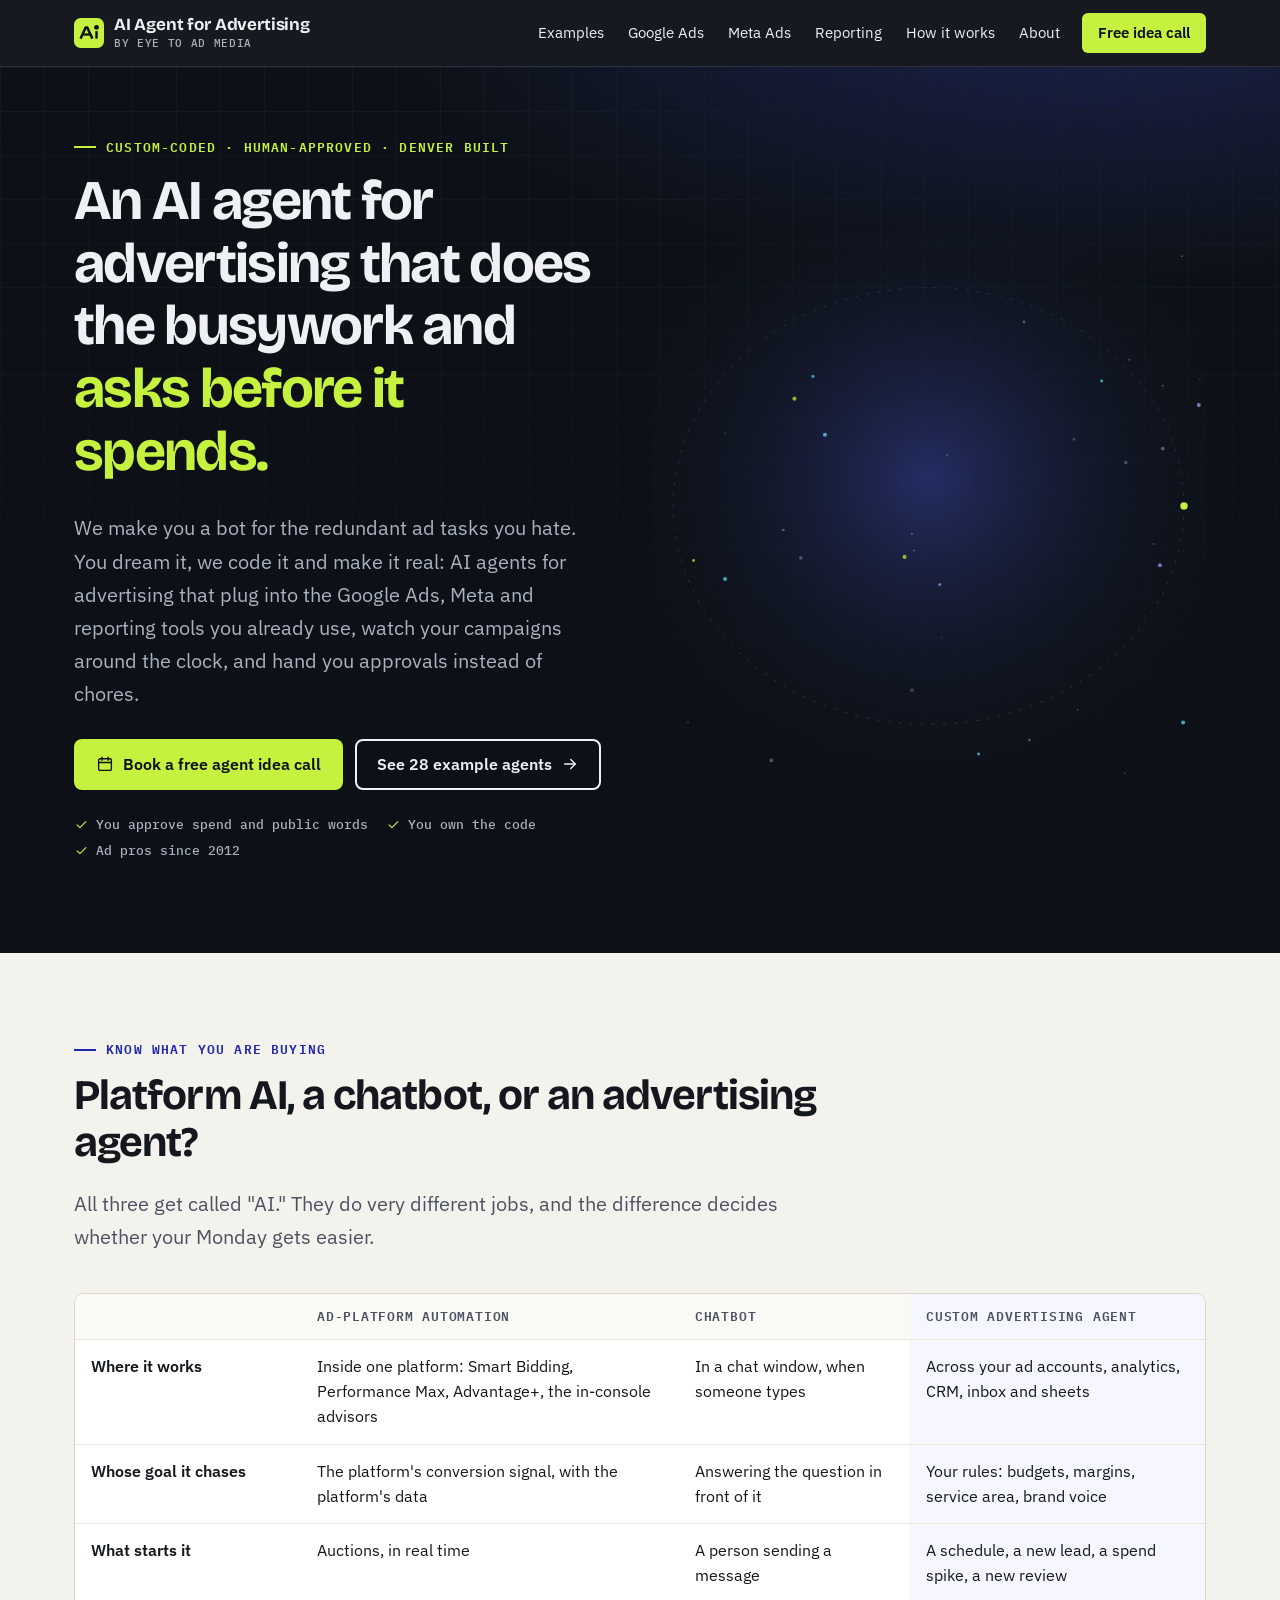
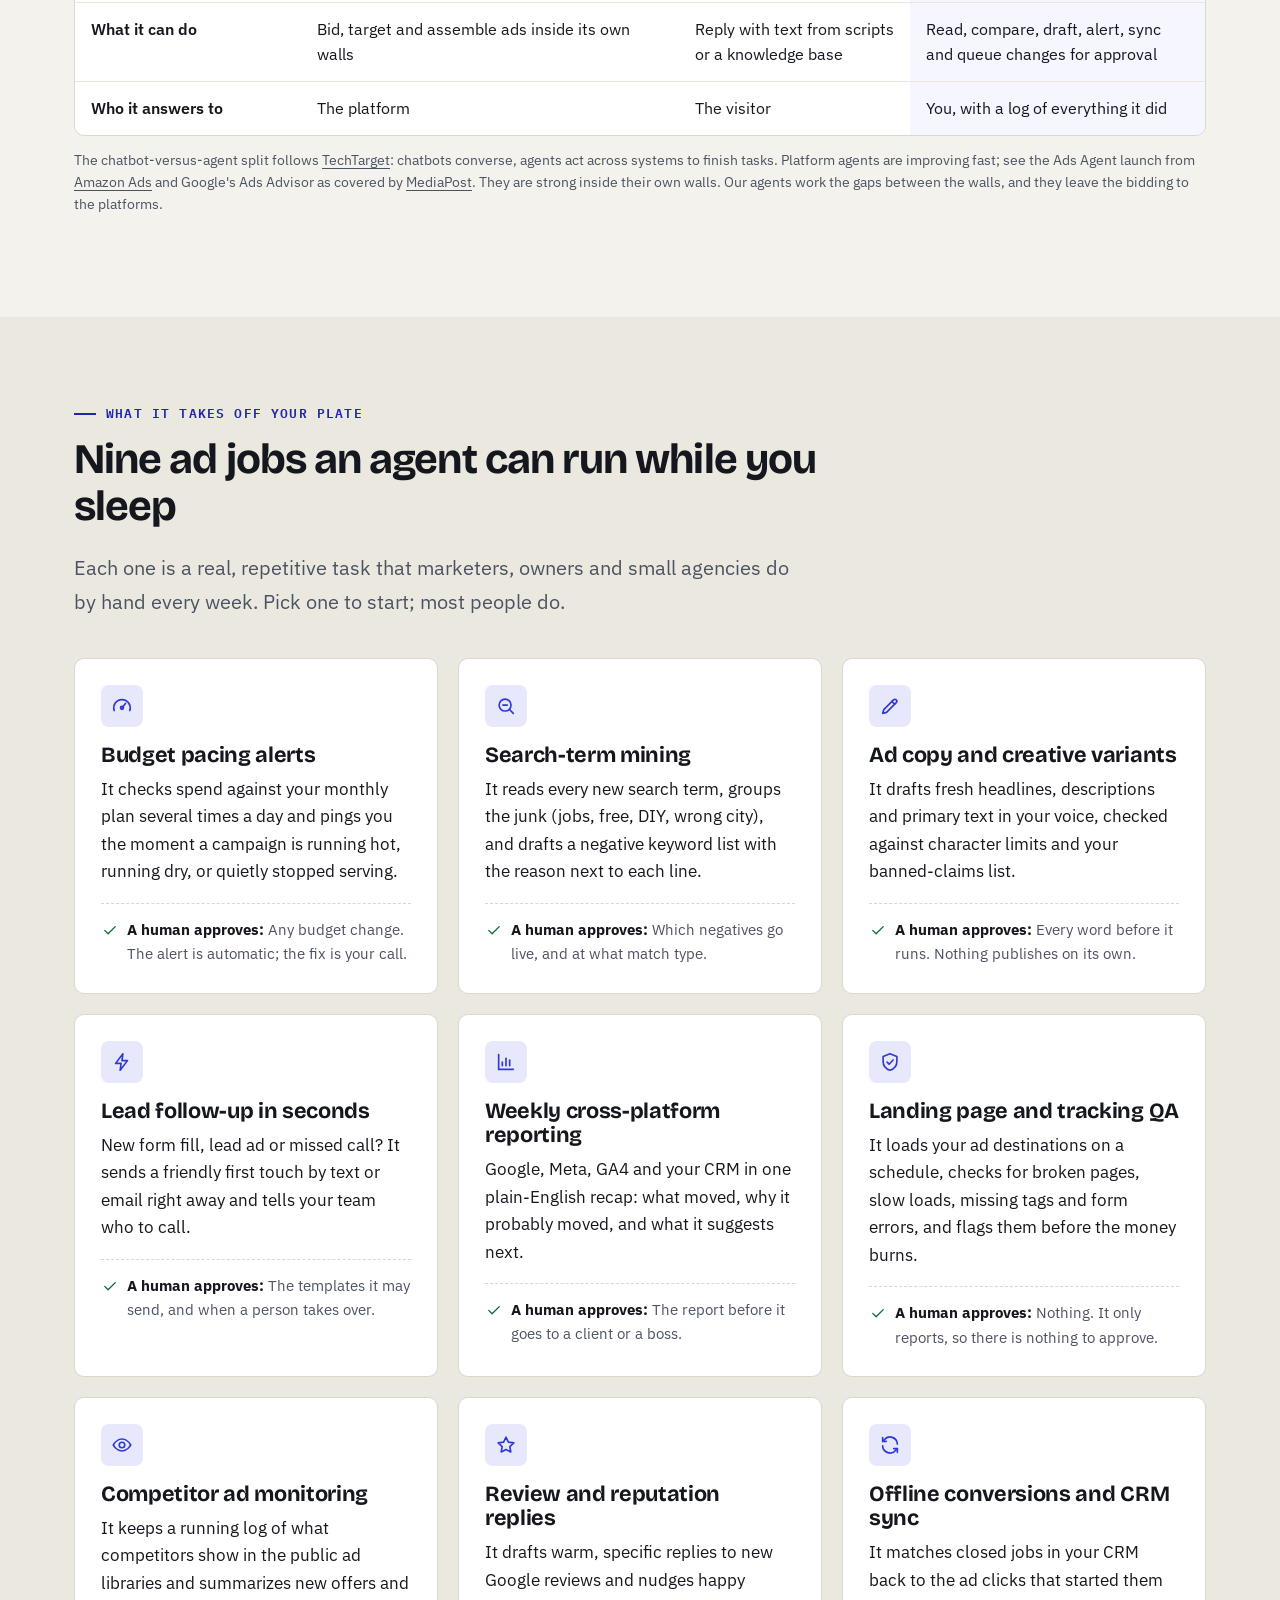
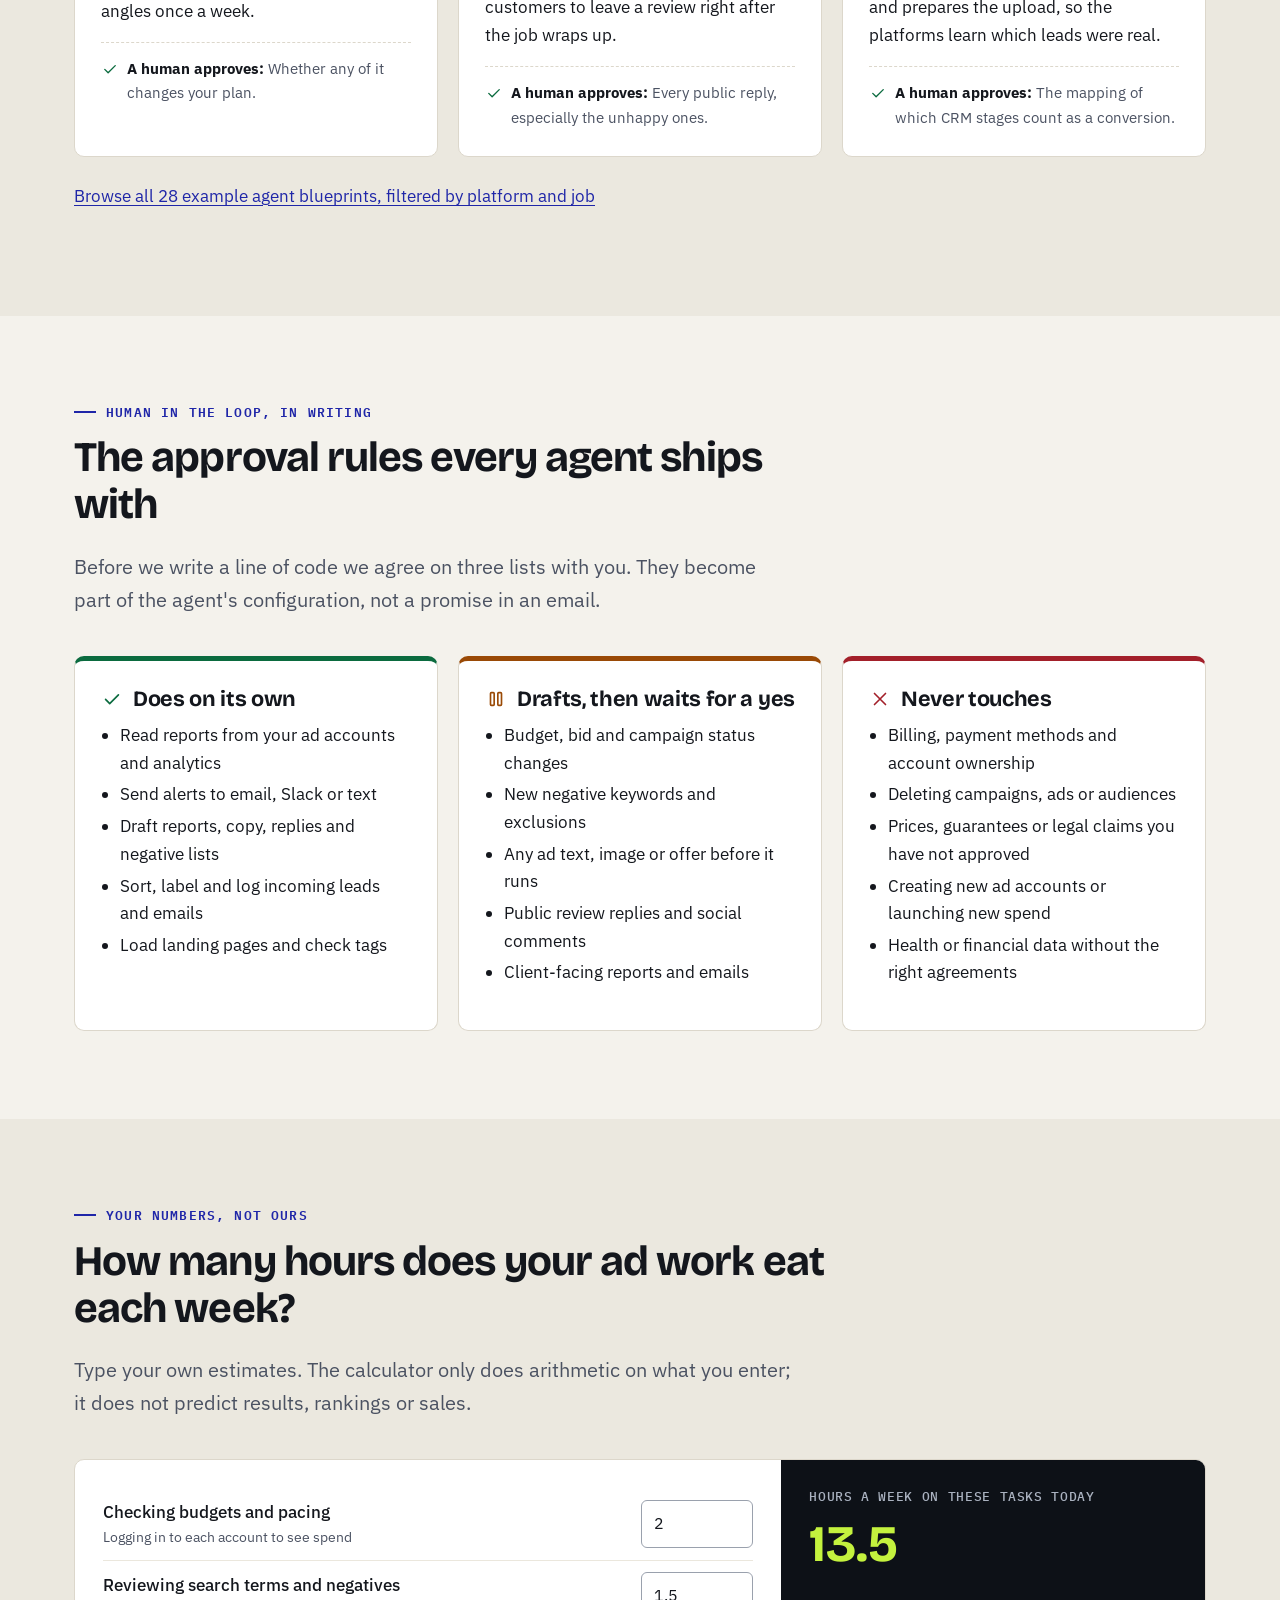
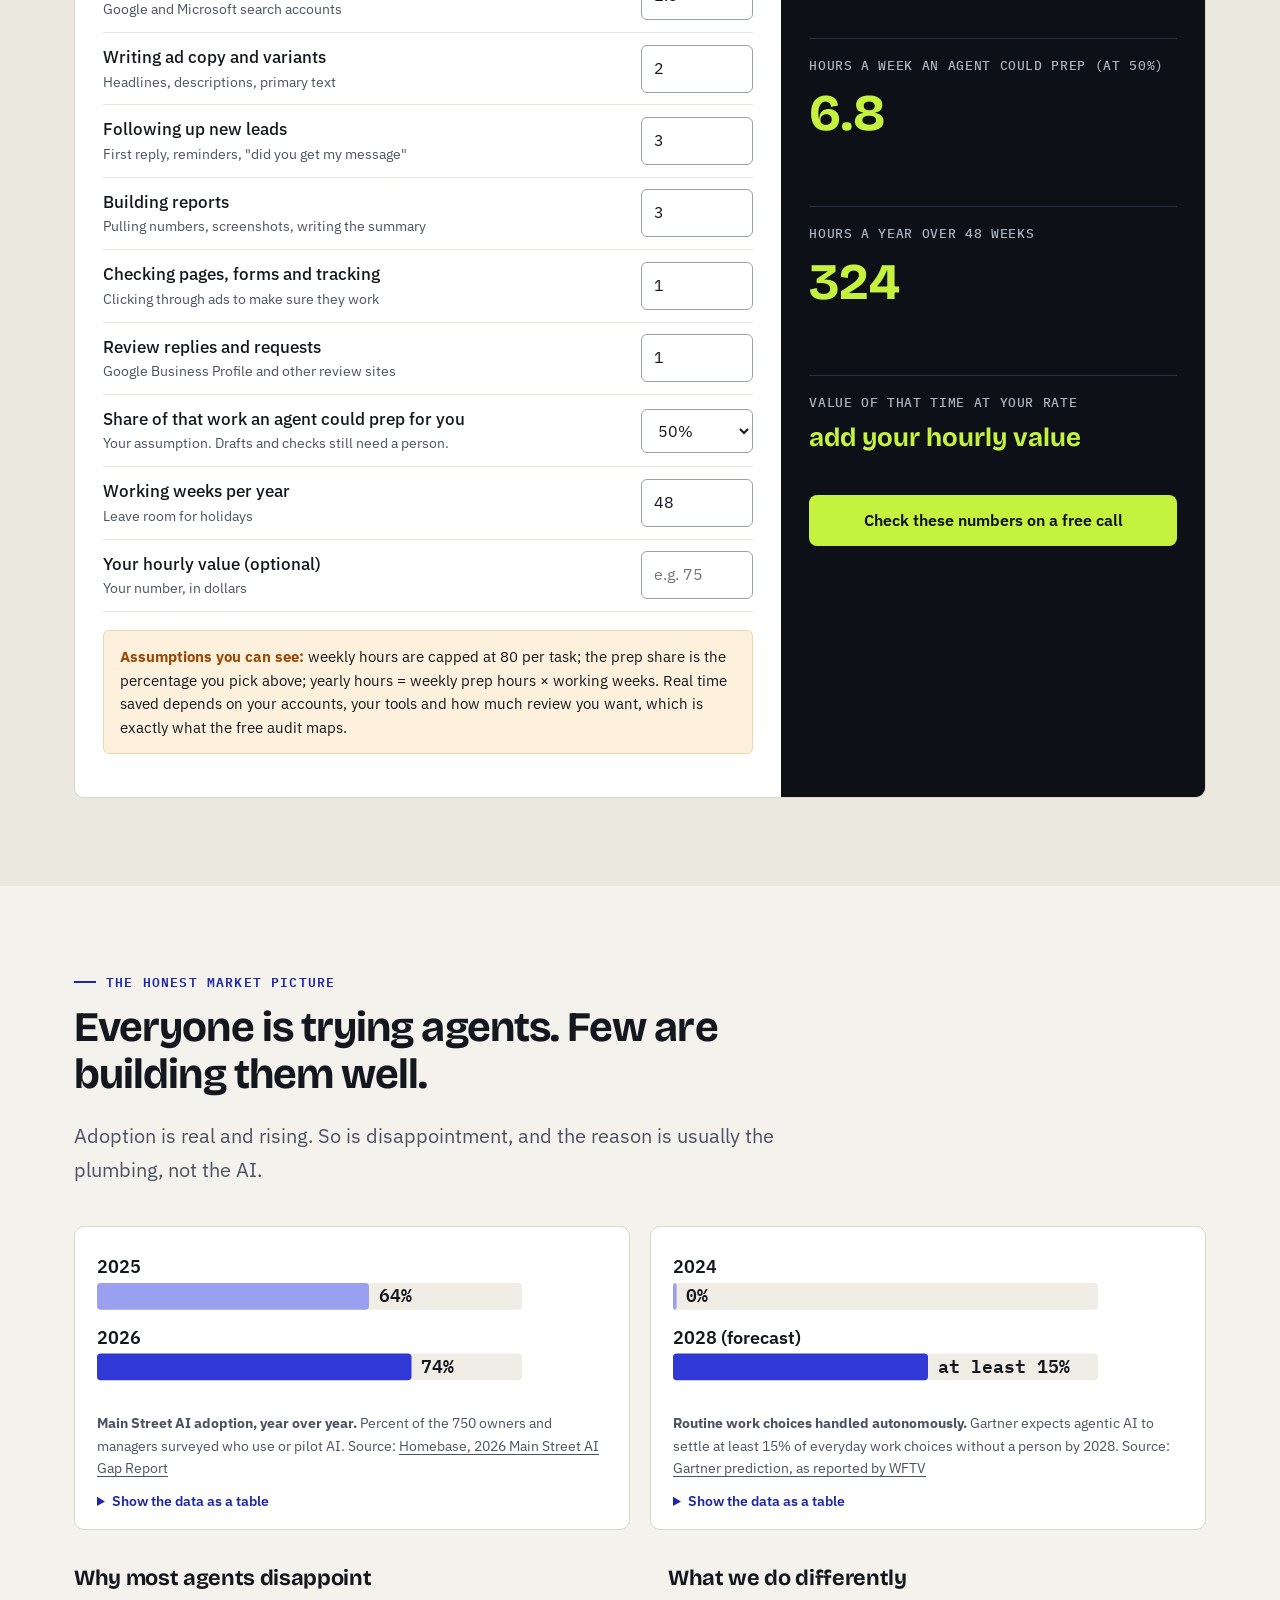
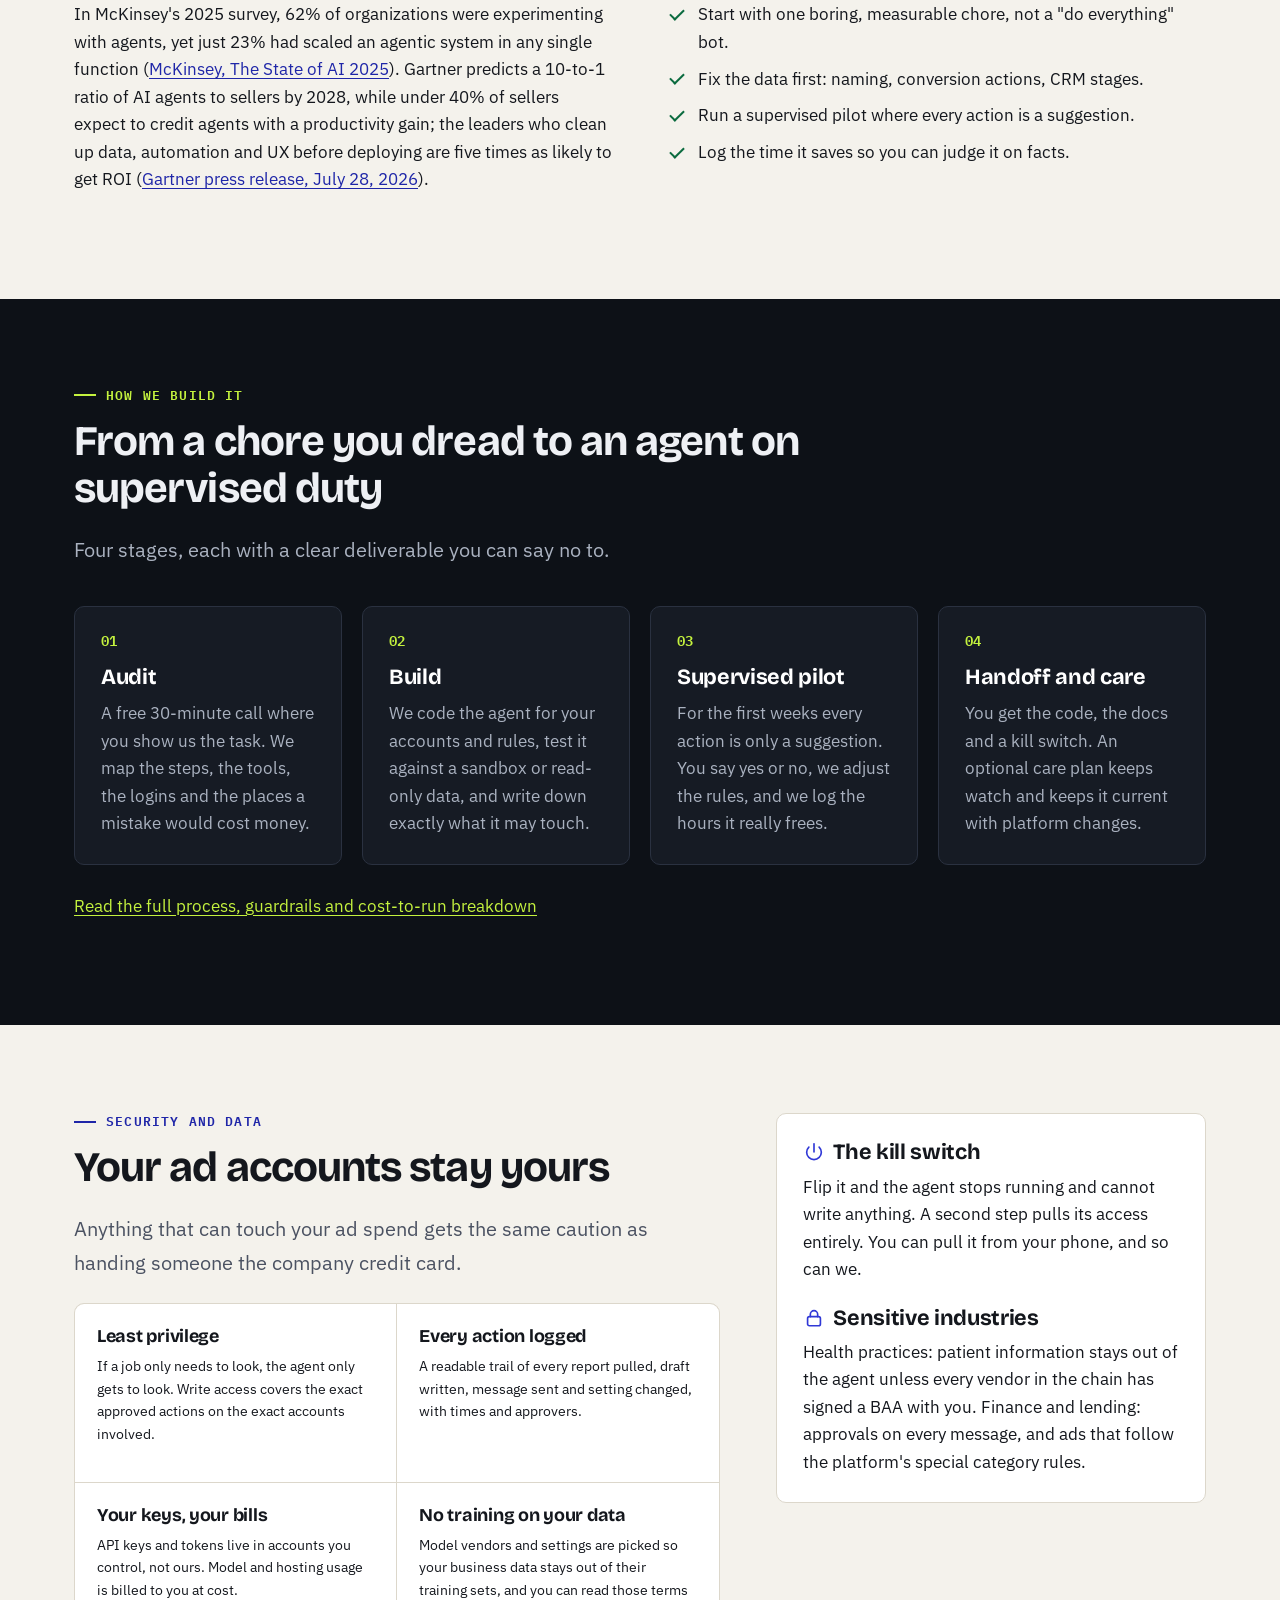
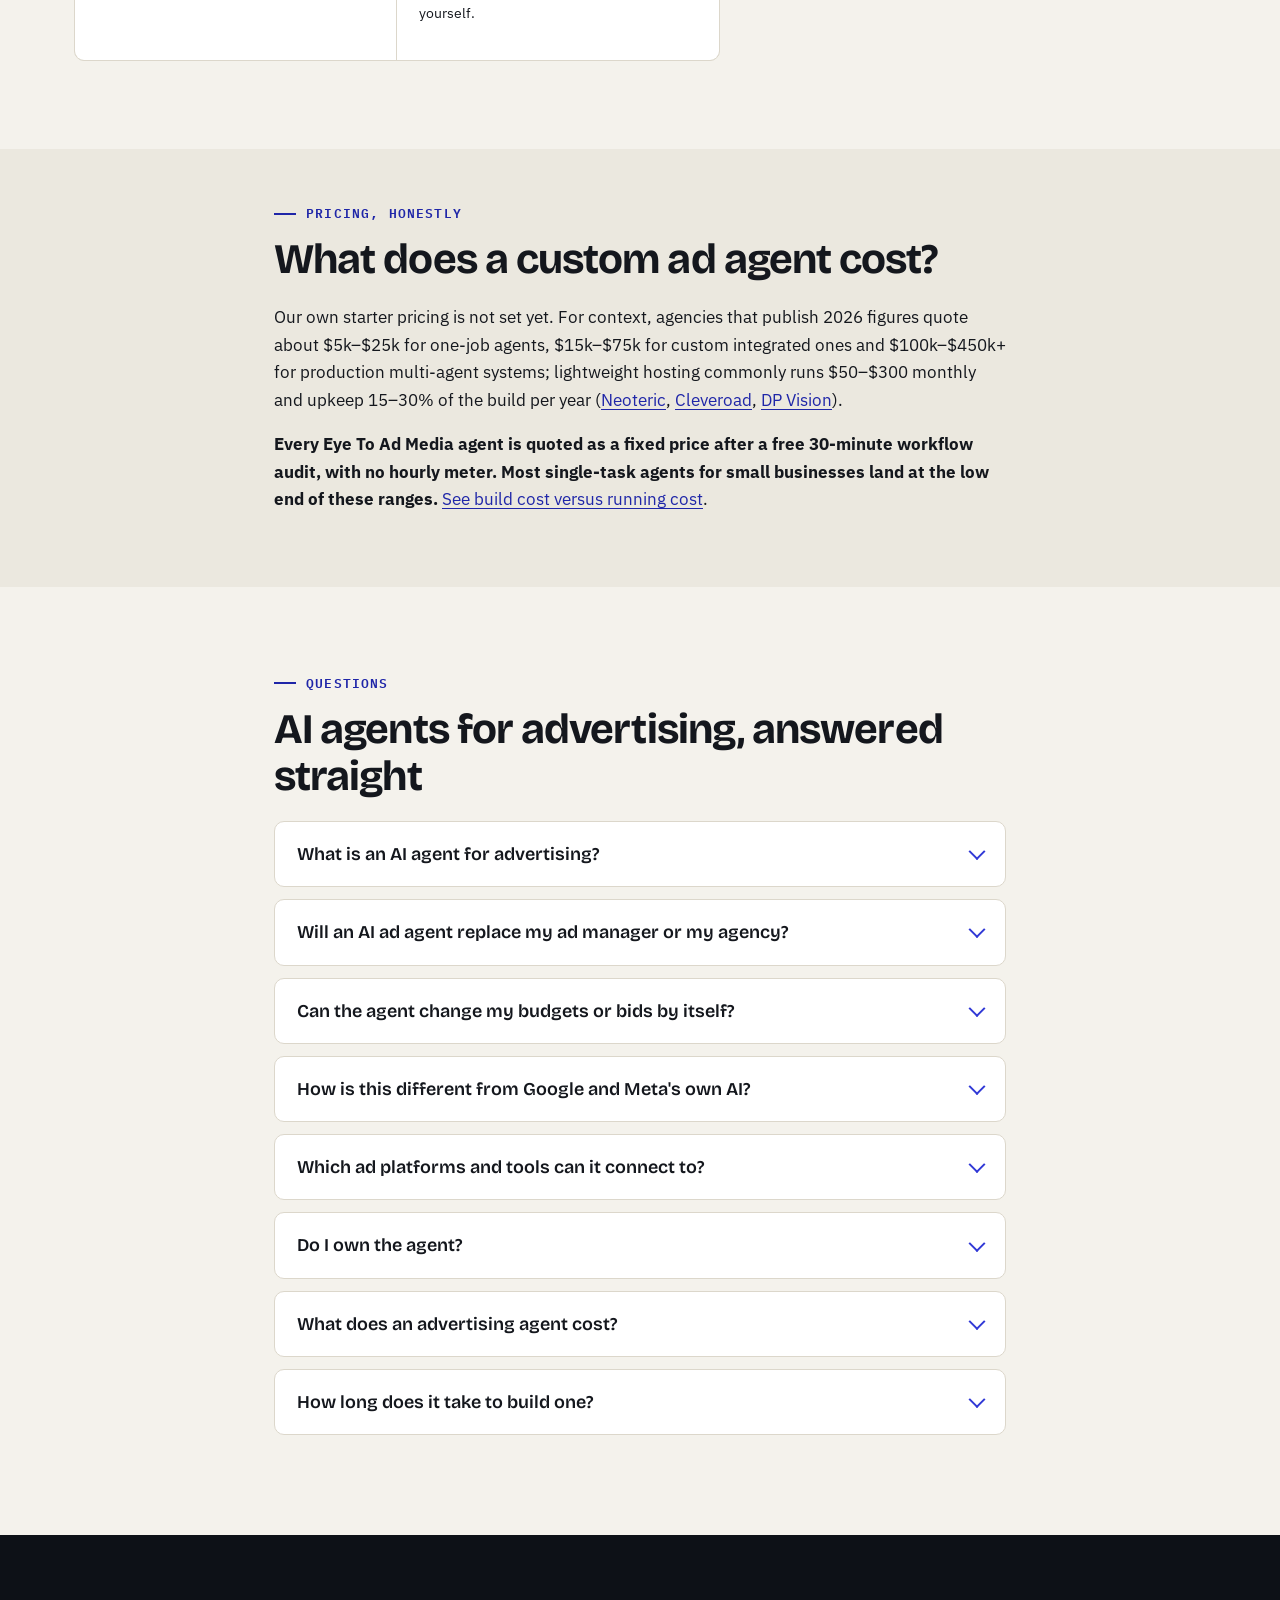
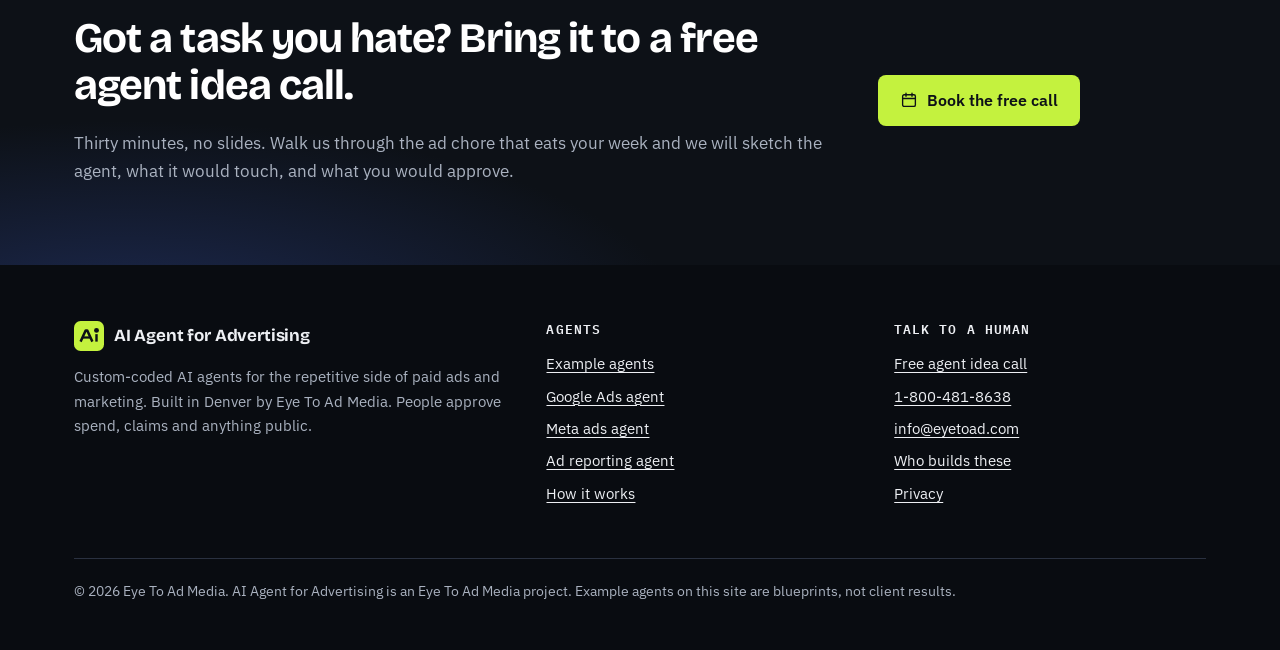
==== index.html @ 24d2cf55 "Launch aiagentforadvertising.com static site Home (AI agent for advertising) with animated agent-bot" ====
<!doctype html>
<html lang="en">
<head>
<meta charset="utf-8">
<meta name="viewport" content="width=device-width,initial-scale=1">
<title>AI Agent for Advertising | Custom Ad Agents You Approve</title>
<meta name="description" content="A custom AI agent for advertising that watches Google and Meta campaigns, drafts the fixes and reports, and waits for your OK on spend. Free idea call.">
<link rel="canonical" href="https://aiagentforadvertising.com/">
<meta name="robots" content="index,follow,max-image-preview:large">
<meta name="theme-color" content="#0d1117">
<link rel="icon" href="/favicon.svg" type="image/svg+xml">
<link rel="apple-touch-icon" href="/apple-touch-icon.png">
<meta property="og:type" content="website">
<meta property="og:site_name" content="AI Agent for Advertising">
<meta property="og:title" content="AI Agent for Advertising | Custom Ad Agents You Approve">
<meta property="og:description" content="A custom AI agent for advertising that watches Google and Meta campaigns, drafts the fixes and reports, and waits for your OK on spend. Free idea call.">
<meta property="og:url" content="https://aiagentforadvertising.com/">
<meta property="og:image" content="https://aiagentforadvertising.com/og.png">
<meta property="og:image:width" content="1200">
<meta property="og:image:height" content="630">
<meta property="og:image:alt" content="AI Agent for Advertising: an agent watching ad campaigns, with a human approval step">
<meta name="twitter:card" content="summary_large_image">
<meta name="twitter:title" content="AI Agent for Advertising | Custom Ad Agents You Approve">
<meta name="twitter:description" content="A custom AI agent for advertising that watches Google and Meta campaigns, drafts the fixes and reports, and waits for your OK on spend. Free idea call.">
<meta name="twitter:image" content="https://aiagentforadvertising.com/og.png">
<link rel="preconnect" href="https://fonts.googleapis.com">
<link rel="preconnect" href="https://fonts.gstatic.com" crossorigin>
<link rel="stylesheet" href="https://fonts.googleapis.com/css2?family=Bricolage+Grotesque:opsz,wght@12..96,700&family=IBM+Plex+Mono:wght@500;600&family=IBM+Plex+Sans:wght@400;500;600&display=swap">
<link rel="stylesheet" href="/assets/site.css">
<style>
.scene{position:relative;max-width:600px;margin:0 auto;width:100%}
.scene-svg{display:block;width:100%;height:auto;overflow:visible}
.scene-m{display:none}
.scene .px{transition:transform .6s cubic-bezier(.2,.7,.2,1)}
.stn .fly{animation:s-fly 24.0s cubic-bezier(.25,.8,.3,1) var(--d) infinite both}
.stn .work{animation:s-work 24.0s ease var(--d) infinite both}
.stn .cover{transform:scaleX(0);transform-box:fill-box;transform-origin:right center;animation:s-type 24.0s var(--d) infinite both}
.stn .caret{opacity:0;animation:s-caret 24.0s var(--d) infinite both}
.stn .tick{transform-box:fill-box;transform-origin:center;animation:s-tick 24.0s var(--d) infinite both}
@keyframes s-fly{
 0%{transform:translate(var(--fx),-240px) scale(.5);opacity:0}
 2%{opacity:1}
 5.5%{transform:translate(0,0) scale(1);opacity:1}
 90%{transform:translate(0,0) scale(1);opacity:1}
 96%,100%{transform:translate(calc(var(--fx) * -.35),-260px) scale(.6);opacity:0}
}
@keyframes s-work{0%,5%{opacity:0}7%,89%{opacity:1}93%,100%{opacity:0}}
@keyframes s-type{0%,6.5%{transform:scaleX(1);animation-timing-function:steps(18,end)}13%,100%{transform:scaleX(0)}}
@keyframes s-caret{0%,6.5%{transform:translateX(0);opacity:1;animation-timing-function:steps(18,end)}13%{transform:translateX(var(--tw));opacity:1}15%,100%{transform:translateX(var(--tw));opacity:0}}
@keyframes s-tick{0%,13%{transform:scale(0)}15%{transform:scale(1.35)}17%,100%{transform:scale(1)}}
.bob{animation:s-bob 3.4s ease-in-out infinite alternate}
.stn:nth-child(even) .bob{animation-duration:4.1s;animation-delay:-1.2s}
@keyframes s-bob{from{transform:translateY(-3px)}to{transform:translateY(4px)}}
.flame{transform-box:fill-box;transform-origin:top center;animation:s-flame .32s ease-in-out infinite alternate}
@keyframes s-flame{from{transform:scaleY(.65);opacity:.6}to{transform:scaleY(1.1);opacity:.95}}
.glow{animation:s-glow 2.8s ease-in-out infinite alternate}
@keyframes s-glow{from{opacity:.07}to{opacity:.22}}
.eyes{transform-box:fill-box;transform-origin:center;animation:s-blink 5s infinite}
@keyframes s-blink{0%,93%,100%{transform:scaleY(1)}96%{transform:scaleY(.15)}}
.orbit{animation:s-orbit 60s linear infinite}
@keyframes s-orbit{to{transform:rotate(360deg)}}
.mote{animation:s-mote 7s ease-in-out var(--d) infinite alternate}
@keyframes s-mote{from{transform:translateY(-8px);opacity:.2}to{transform:translateY(10px);opacity:.9}}
/* widget loops */
.w-paper{transform:translate(var(--tx),var(--ty));animation:s-paper 2.7s ease-in-out var(--d) infinite both}
@keyframes s-paper{0%{transform:translate(0,0);opacity:0}12%{opacity:1}70%{transform:translate(var(--tx),var(--ty));opacity:1}88%,100%{transform:translate(var(--tx),var(--ty));opacity:0}}
.w-env{transform-box:fill-box;transform-origin:left top;transform:translate(var(--tx),var(--ty)) scale(.6);animation:s-env 2.7s ease-in-out var(--d) infinite both}
@keyframes s-env{0%{transform:translate(0,0);opacity:0}12%{opacity:1}70%{transform:translate(var(--tx),var(--ty)) scale(.6);opacity:1}88%,100%{transform:translate(var(--tx),var(--ty)) scale(.6);opacity:0}}
.w-snap{transform-box:fill-box;transform-origin:center;animation:s-snap 3.2s cubic-bezier(.3,1.6,.5,1) var(--d) infinite both}
@keyframes s-snap{0%{transform:scale(.4);opacity:0}14%{transform:scale(1);opacity:1}85%{transform:scale(1);opacity:1}100%{transform:scale(1);opacity:0}}
.w-bubble{transform-box:fill-box;transform-origin:left bottom;animation:s-bub 3s ease var(--d,0s) infinite both}
@keyframes s-bub{0%{transform:scale(.3);opacity:0}15%,85%{transform:scale(1);opacity:1}100%{transform:scale(1);opacity:0}}
.w-dot{animation:s-dot 1s ease-in-out var(--d) infinite alternate}
@keyframes s-dot{from{opacity:.25}to{opacity:1}}
.w-pop{transform-box:fill-box;transform-origin:center;animation:s-pop 3s ease infinite both}
@keyframes s-pop{0%,40%{transform:scale(0)}50%{transform:scale(1.25)}56%,90%{transform:scale(1)}100%{transform:scale(0)}}
.w-needle{transform:rotate(38deg);animation:s-needle 3s cubic-bezier(.4,1.4,.5,1) infinite both}
@keyframes s-needle{0%{transform:rotate(-70deg)}38%,90%{transform:rotate(38deg)}100%{transform:rotate(-70deg)}}
.w-lift{animation:s-lift 3s ease infinite both}
@keyframes s-lift{0%,35%{transform:translateY(0)}48%,90%{transform:translateY(-4px)}100%{transform:translateY(0)}}
.w-fade{animation:s-fadeo 3s ease infinite both}
@keyframes s-fadeo{0%,35%{opacity:1}48%,90%{opacity:.45}100%{opacity:1}}
.w-bar{transform-box:fill-box;transform-origin:center bottom;animation:s-bar 3.2s cubic-bezier(.3,1.3,.5,1) var(--d) infinite both}
@keyframes s-bar{0%{transform:scaleY(0)}22%,88%{transform:scaleY(1)}100%{transform:scaleY(0)}}
.w-line{animation:s-fadein 3.2s ease infinite both}
@keyframes s-fadein{0%,40%{opacity:0}55%,88%{opacity:1}100%{opacity:0}}
.w-fly{animation:s-plane 3.2s ease-in infinite both}
@keyframes s-plane{0%,45%{transform:translate(0,0);opacity:0}52%{opacity:1}90%{transform:translate(46px,-14px);opacity:1}100%{transform:translate(52px,-16px);opacity:0}}
.scene.is-paused *{animation-play-state:paused!important}
@media (max-width:640px){.scene{max-width:440px}.scene .st0,.scene .st1,.scene .st6,.scene .st7,.scene .orbit{display:none}.scene .st2{transform:translate(4px,6px) scale(1.36)}.scene .st3{transform:translate(236px,152px) scale(1.36)}.scene .st4{transform:translate(4px,298px) scale(1.36)}.scene .st5{transform:translate(236px,444px) scale(1.36)}.scene .st2 .stn{--d:0s!important}.scene .st3 .stn{--d:1.8s!important}.scene .st4 .stn{--d:3.6s!important}.scene .st5 .stn{--d:5.4s!important}}
@media (prefers-reduced-motion:reduce){.scene *{animation:none!important;transition:none!important}.scene .px{transform:none!important}}
</style>
<script type="application/ld+json">{"@context": "https://schema.org", "@graph": [{"@type": "Organization", "@id": "https://aiagentforadvertising.com/#organization", "name": "AI Agent for Advertising", "url": "https://aiagentforadvertising.com/", "logo": {"@type": "ImageObject", "url": "https://aiagentforadvertising.com/apple-touch-icon.png", "width": 180, "height": 180}, "image": "https://aiagentforadvertising.com/og.png", "description": "Custom-coded AI agents for advertising and marketing work: budget pacing, search-term mining, ad copy drafts, lead follow-up and reporting, with human approval on spend and anything public.", "founder": {"@type": "Person", "name": "Zach Wennstedt"}, "parentOrganization": {"@id": "https://eyetoad.com/#organization", "name": "Eye To Ad Media", "url": "https://eyetoad.com/"}, "areaServed": {"@type": "Country", "name": "United States"}, "knowsAbout": ["AI agents for advertising", "Google Ads", "Meta ads", "PPC reporting", "marketing automation", "human-in-the-loop AI"]}, {"@type": "WebSite", "@id": "https://aiagentforadvertising.com/#website", "url": "https://aiagentforadvertising.com/", "name": "AI Agent for Advertising", "publisher": {"@id": "https://aiagentforadvertising.com/#organization"}, "inLanguage": "en-US"}, {"@type": "WebPage", "@id": "https://aiagentforadvertising.com/#webpage", "url": "https://aiagentforadvertising.com/", "name": "AI Agent for Advertising | Custom Ad Agents You Approve", "description": "A custom AI agent for advertising that watches Google and Meta campaigns, drafts the fixes and reports, and waits for your OK on spend. Free idea call.", "isPartOf": {"@id": "https://aiagentforadvertising.com/#website"}, "about": {"@id": "https://aiagentforadvertising.com/#organization"}, "inLanguage": "en-US", "primaryImageOfPage": {"@type": "ImageObject", "url": "https://aiagentforadvertising.com/og.png"}}, {"@type": "Service", "@id": "https://aiagentforadvertising.com/#service", "name": "AI agents for advertising", "serviceType": "Custom AI agent development for advertising and marketing operations", "description": "Custom-coded AI agents that monitor ad campaigns, draft changes, follow up leads and write reports, with human approval on spend and public content.", "provider": {"@id": "https://aiagentforadvertising.com/#organization"}, "areaServed": {"@type": "Country", "name": "United States"}, "url": "https://aiagentforadvertising.com/"}, {"@type": "FAQPage", "mainEntity": [{"@type": "Question", "name": "What is an AI agent for advertising?", "acceptedAnswer": {"@type": "Answer", "text": "It is software that does a repeatable piece of ad work for you on a schedule or a trigger: it reads data from your ad accounts and tools, decides what needs attention using rules and a language model, and then either does a safe task itself (like sending an alert or drafting a report) or puts a suggested change in front of a person for approval."}}, {"@type": "Question", "name": "Will an AI ad agent replace my ad manager or my agency?", "acceptedAnswer": {"@type": "Answer", "text": "No. We turn down projects that aim for that. The agent takes the clicking, copying and checking off a person's plate so they can spend their hours on strategy, offers and talking to customers. People still own the decisions that cost money or speak for the brand."}}, {"@type": "Question", "name": "Can the agent change my budgets or bids by itself?", "acceptedAnswer": {"@type": "Answer", "text": "Only if you explicitly allow it, and by default we do not. Our agents suggest budget, bid and status changes and wait for a yes. If you later want small, capped actions to run on their own (for example pausing an ad that points to a broken page), we set that limit in writing and log every action."}}, {"@type": "Question", "name": "How is this different from Google and Meta's own AI?", "acceptedAnswer": {"@type": "Answer", "text": "Platform AI such as Smart Bidding, Performance Max, Advantage+ and the new in-console advisors works inside one platform toward that platform's view of results. A custom agent works across your accounts, your CRM, your inbox and your spreadsheets, follows your business rules, and does the chores around the campaigns that the platforms do not touch."}}, {"@type": "Question", "name": "Which ad platforms and tools can it connect to?", "acceptedAnswer": {"@type": "Answer", "text": "Most builds start with Google Ads, Meta (Facebook and Instagram), Google Analytics 4 and Google Search Console, plus the tools around them: Gmail or Outlook, Google Sheets or Excel, HubSpot, GoHighLevel, Slack, Twilio for texts, Calendly, Google Business Profile, Shopify and WordPress. If it has an official API or a reliable export, we can usually work with it."}}, {"@type": "Question", "name": "Do I own the agent?", "acceptedAnswer": {"@type": "Answer", "text": "Yes. The code, the prompts, the rules and the documentation are yours, the API keys sit in accounts you control, and the usage bills go to you at cost. If you ever part ways with us, the agent keeps working and any developer can maintain it."}}, {"@type": "Question", "name": "What does an advertising agent cost?", "acceptedAnswer": {"@type": "Answer", "text": "Our public price list is not set yet. The pricing section above shows the published 2026 market ranges. We quote each build as one fixed number once we have seen the workflow on a free audit call, and small one-job agents usually sit near the bottom of the market range."}}, {"@type": "Question", "name": "How long does it take to build one?", "acceptedAnswer": {"@type": "Answer", "text": "It depends on how many systems it touches and how fast we can get access approved. A single-job agent that reads one ad account and sends alerts is a short build. Anything that writes to an ad account adds API access approval and a supervised pilot before it goes fully live. We give you a dated plan after the audit."}}]}]}</script>
</head>
<body>
<a class="skip" href="#main">Skip to content</a>
<header class="site-head"><div class="wrap">
<a class="brand" href="/" aria-label="AI Agent for Advertising home"><svg viewBox="0 0 32 32" aria-hidden="true" focusable="false"><rect width="32" height="32" rx="7" fill="#c4f23e"/><path d="M7 22l5.5-12h1.6L19.6 22" fill="none" stroke="#0d1117" stroke-width="2.6" stroke-linejoin="round"/><path d="M9.6 17.6h7.4" stroke="#0d1117" stroke-width="2.4"/><circle cx="24" cy="10" r="2.6" fill="#0d1117"/><path d="M24 14v8" stroke="#0d1117" stroke-width="2.6"/></svg><span>AI Agent for Advertising<small>by Eye To Ad Media</small></span></a>
<nav class="nav" aria-label="Main"><a href="/examples/">Examples</a><a href="/google-ads-agent/">Google Ads</a><a href="/meta-ads-agent/">Meta Ads</a><a href="/ad-reporting-agent/">Reporting</a><a href="/how-it-works/">How it works</a><a href="/about/">About</a><a class="btn btn-lime" href="/contact/">Free idea call</a></nav>
<details class="menu"><summary aria-label="Open menu"><svg viewBox="0 0 24 24" fill="none" stroke="currentColor" stroke-width="1.8" stroke-linecap="round" stroke-linejoin="round" aria-hidden="true" focusable="false"><path d="M4 7h16M4 12h16M4 17h16"/></svg>Menu</summary><nav aria-label="Mobile"><a href="/examples/">Examples</a><a href="/google-ads-agent/">Google Ads</a><a href="/meta-ads-agent/">Meta Ads</a><a href="/ad-reporting-agent/">Reporting</a><a href="/how-it-works/">How it works</a><a href="/about/">About</a><a class="btn btn-lime" href="/contact/">Free idea call</a></nav></details>
</div></header>
<main id="main">

<section class="hero dark" aria-labelledby="h1">
<div class="wrap">
<div>
<p class="eyebrow">Custom-coded · human-approved · Denver built</p>
<h1 id="h1">An AI agent for advertising that does the busywork and <em>asks before it spends.</em></h1>
<p class="lead">We make you a bot for the redundant ad tasks you hate. You dream it, we code it and make it real: AI agents for advertising that plug into the Google Ads, Meta and reporting tools you already use, watch your campaigns around the clock, and hand you approvals instead of chores.</p>
<div class="ctas"><a class="btn btn-lime" href="/contact/"><svg viewBox="0 0 24 24" fill="none" stroke="currentColor" stroke-width="1.8" stroke-linecap="round" stroke-linejoin="round" aria-hidden="true" focusable="false"><rect x="3.5" y="5" width="17" height="15.5" rx="2"/><path d="M3.5 10h17M8 3v4M16 3v4"/></svg>Book a free agent idea call</a><a class="btn btn-ghost" href="/examples/">See 28 example agents<svg viewBox="0 0 24 24" fill="none" stroke="currentColor" stroke-width="1.8" stroke-linecap="round" stroke-linejoin="round" aria-hidden="true" focusable="false"><path d="M5 12h14"/><path d="M13 6l6 6-6 6"/></svg></a></div>
<p class="hero-sub"><span><svg viewBox="0 0 24 24" fill="none" stroke="currentColor" stroke-width="1.8" stroke-linecap="round" stroke-linejoin="round" aria-hidden="true" focusable="false"><path d="M5 12.5l4.5 4.5L19 7.5"/></svg>You approve spend and public words</span><span><svg viewBox="0 0 24 24" fill="none" stroke="currentColor" stroke-width="1.8" stroke-linecap="round" stroke-linejoin="round" aria-hidden="true" focusable="false"><path d="M5 12.5l4.5 4.5L19 7.5"/></svg>You own the code</span><span><svg viewBox="0 0 24 24" fill="none" stroke="currentColor" stroke-width="1.8" stroke-linecap="round" stroke-linejoin="round" aria-hidden="true" focusable="false"><path d="M5 12.5l4.5 4.5L19 7.5"/></svg>Ad pros since 2012</span></p>
</div>
<div class="scene"><svg class="scene-svg scene-d" viewBox="0 0 600 590" role="img" aria-labelledby="scene-t"><title id="scene-t">Illustration: eight small AI agent bots, each doing a different job: organizing files, adding a business to directories, replying to leads, flagging wasted ad spend for approval, drafting ad variants for approval, drafting a weekly report, sending review requests and triaging an inbox.</title><defs><radialGradient id="sg-3" cx="50%" cy="45%" r="60%"><stop offset="0" stop-color="#26306b" stop-opacity=".9"/><stop offset="1" stop-color="#0d1117" stop-opacity="0"/></radialGradient></defs><rect width="600" height="590" fill="url(#sg-3)"/><g class="px" data-k="6"><circle cx="143" cy="321" r="1.4" fill="#8b95a7" opacity="0.57"/><circle cx="284" cy="343" r="1.0" fill="#8b95a7" opacity="0.56"/><circle cx="282" cy="325" r="1.0" fill="#8b95a7" opacity="0.60"/><circle cx="282" cy="494" r="2.0" fill="#8b95a7" opacity="0.36"/><circle cx="517" cy="137" r="1.0" fill="#8b95a7" opacity="0.55"/><circle cx="314" cy="437" r="1.0" fill="#8b95a7" opacity="0.26"/><circle cx="574" cy="25" r="1.0" fill="#8b95a7" opacity="0.53"/><circle cx="162" cy="351" r="2.0" fill="#8b95a7" opacity="0.49"/><circle cx="553" cy="233" r="2.0" fill="#8b95a7" opacity="0.59"/><circle cx="80" cy="216" r="1.0" fill="#8b95a7" opacity="0.25"/><circle cx="130" cy="570" r="2.0" fill="#8b95a7" opacity="0.51"/><circle cx="513" cy="248" r="2.0" fill="#8b95a7" opacity="0.43"/><circle cx="320" cy="240" r="1.0" fill="#8b95a7" opacity="0.56"/><circle cx="409" cy="548" r="1.4" fill="#8b95a7" opacity="0.60"/><circle cx="403" cy="96" r="1.4" fill="#8b95a7" opacity="0.59"/><circle cx="543" cy="336" r="1.0" fill="#8b95a7" opacity="0.45"/><circle cx="593" cy="158" r="1.0" fill="#8b95a7" opacity="0.23"/><circle cx="512" cy="584" r="1.0" fill="#8b95a7" opacity="0.34"/><circle cx="40" cy="529" r="1.0" fill="#8b95a7" opacity="0.32"/><circle cx="461" cy="515" r="1.0" fill="#8b95a7" opacity="0.44"/><circle cx="457" cy="223" r="1.4" fill="#8b95a7" opacity="0.42"/><circle cx="553" cy="165" r="1.0" fill="#8b95a7" opacity="0.60"/></g><g class="orbit" style="transform-origin:300.0px 295.0px"><ellipse cx="300.0" cy="295.0" rx="276" ry="236" fill="none" stroke="#2a3343" stroke-dasharray="3 9"/><circle cx="576" cy="295.0" r="4" fill="#c4f23e"/></g><g class="px" data-k="14"><circle class="mote" style="--d:1.9s" cx="46" cy="354" r="1.6" fill="#c4f23e" opacity=".7"/><circle class="mote" style="--d:5.8s" cx="175" cy="155" r="1.6" fill="#5ee0ff" opacity=".7"/><circle class="mote" style="--d:1.9s" cx="575" cy="529" r="2.2" fill="#5ee0ff" opacity=".7"/><circle class="mote" style="--d:2.8s" cx="312" cy="380" r="1.6" fill="#a99bff" opacity=".7"/><circle class="mote" style="--d:5.8s" cx="487" cy="160" r="1.6" fill="#5ee0ff" opacity=".7"/><circle class="mote" style="--d:2.6s" cx="155" cy="179" r="2.2" fill="#c4f23e" opacity=".7"/><circle class="mote" style="--d:4.7s" cx="592" cy="186" r="2.2" fill="#a99bff" opacity=".7"/><circle class="mote" style="--d:3.5s" cx="80" cy="374" r="2.2" fill="#5ee0ff" opacity=".7"/><circle class="mote" style="--d:2.1s" cx="550" cy="359" r="2.2" fill="#a99bff" opacity=".7"/><circle class="mote" style="--d:2.9s" cx="354" cy="563" r="1.6" fill="#5ee0ff" opacity=".7"/><circle class="mote" style="--d:1.5s" cx="274" cy="350" r="2.2" fill="#c4f23e" opacity=".7"/><circle class="mote" style="--d:2.2s" cx="188" cy="218" r="2.2" fill="#5ee0ff" opacity=".7"/></g><g class="px" data-k="10" opacity=".88"><g class="st st1" transform="translate(318 64) scale(0.92)"><g class="stn" style="--d:1.6s;--fx:420px"><g class="fly"><g class="bob"><circle cx="32" cy="36" r="34" fill="#5ee0ff" opacity=".13" class="glow"/>
<path class="flame" d="M24 62h16l-8 14z" fill="#5ee0ff" opacity=".85"/>
<line x1="32" y1="5" x2="32" y2="14" stroke="#c9d1df" stroke-width="2.5" stroke-linecap="round"/><circle cx="32" cy="5" r="3.6" fill="#5ee0ff"/>
<rect x="6" y="24" width="6" height="12" rx="3" fill="#5ee0ff"/><rect x="52" y="24" width="6" height="12" rx="3" fill="#5ee0ff"/>
<rect x="10" y="14" width="44" height="32" rx="11" fill="#e9edf5"/>
<rect x="15" y="20" width="34" height="19" rx="8" fill="#0d1117"/>
<g class="eyes"><rect x="22" y="25.5" width="6" height="8" rx="3" fill="#5ee0ff"/><rect x="36" y="25.5" width="6" height="8" rx="3" fill="#5ee0ff"/></g>
<rect x="18" y="47" width="28" height="15" rx="6" fill="#c9d1df"/><circle cx="32" cy="54.5" r="3.4" fill="#5ee0ff" class="core"/>
<path d="M46 52l12-6" stroke="#c9d1df" stroke-width="3.2" stroke-linecap="round"/></g></g><g class="work"><rect x="80" y="2" width="120" height="64" rx="9" fill="#121823" stroke="#2a3343"/><g class="w-snap" style="--d:0.00s"><rect x="90" y="10" width="30" height="21" rx="4" fill="#1d2534" stroke="#3a4558"/><path d="M95 17h13M95 22h9" stroke="#8b95a7" stroke-width="1.6"/><circle cx="114" cy="25" r="5" fill="#5ee0ff"/><path d="M111.6 25.2l1.7 1.7 3-3.2" stroke="#0d1117" stroke-width="1.6" fill="none"/></g><g class="w-snap" style="--d:0.35s"><rect x="126" y="10" width="30" height="21" rx="4" fill="#1d2534" stroke="#3a4558"/><path d="M131 17h13M131 22h9" stroke="#8b95a7" stroke-width="1.6"/><circle cx="150" cy="25" r="5" fill="#5ee0ff"/><path d="M147.6 25.2l1.7 1.7 3-3.2" stroke="#0d1117" stroke-width="1.6" fill="none"/></g><g class="w-snap" style="--d:0.70s"><rect x="162" y="10" width="30" height="21" rx="4" fill="#1d2534" stroke="#3a4558"/><path d="M167 17h13M167 22h9" stroke="#8b95a7" stroke-width="1.6"/><circle cx="186" cy="25" r="5" fill="#5ee0ff"/><path d="M183.6 25.2l1.7 1.7 3-3.2" stroke="#0d1117" stroke-width="1.6" fill="none"/></g><g class="w-snap" style="--d:1.05s"><rect x="90" y="37" width="30" height="21" rx="4" fill="#1d2534" stroke="#3a4558"/><path d="M95 44h13M95 49h9" stroke="#8b95a7" stroke-width="1.6"/><circle cx="114" cy="52" r="5" fill="#5ee0ff"/><path d="M111.6 52.2l1.7 1.7 3-3.2" stroke="#0d1117" stroke-width="1.6" fill="none"/></g><g class="w-snap" style="--d:1.40s"><rect x="126" y="37" width="30" height="21" rx="4" fill="#1d2534" stroke="#3a4558"/><path d="M131 44h13M131 49h9" stroke="#8b95a7" stroke-width="1.6"/><circle cx="150" cy="52" r="5" fill="#5ee0ff"/><path d="M147.6 52.2l1.7 1.7 3-3.2" stroke="#0d1117" stroke-width="1.6" fill="none"/></g><g class="w-snap" style="--d:1.75s"><rect x="162" y="37" width="30" height="21" rx="4" fill="#1d2534" stroke="#3a4558"/><path d="M167 44h13M167 49h9" stroke="#8b95a7" stroke-width="1.6"/><circle cx="186" cy="52" r="5" fill="#5ee0ff"/><path d="M183.6 52.2l1.7 1.7 3-3.2" stroke="#0d1117" stroke-width="1.6" fill="none"/></g><g class="lbl"><rect x="0" y="80" width="252" height="28" rx="7" fill="#0b1018" stroke="#2a3343"/>
<circle cx="15" cy="94" r="6.5" fill="#5ee0ff" class="tick"/><path d="M12 94.2l2.2 2.2 3.8-4.1" stroke="#0d1117" stroke-width="1.8" fill="none" class="tick"/>
<text x="28" y="99" font-size="14" fill="#eef0f4" font-family="IBM Plex Mono,monospace" font-weight="500">Adding you to directories</text>
<rect class="cover" x="27" y="84" width="214" height="20" fill="#0b1018" style="--n:25"/>
<rect class="caret" x="28" y="87" width="2" height="15" fill="#5ee0ff" style="--n:25;--tw:210px"/></g></g></g></g><g class="st st2" transform="translate(8 146) scale(0.92)"><g class="stn" style="--d:3.2s;--fx:-140px"><g class="fly"><g class="bob"><circle cx="32" cy="36" r="34" fill="#a99bff" opacity=".13" class="glow"/>
<path class="flame" d="M24 62h16l-8 14z" fill="#a99bff" opacity=".85"/>
<line x1="32" y1="5" x2="32" y2="14" stroke="#c9d1df" stroke-width="2.5" stroke-linecap="round"/><circle cx="32" cy="5" r="3.6" fill="#a99bff"/>
<rect x="6" y="24" width="6" height="12" rx="3" fill="#a99bff"/><rect x="52" y="24" width="6" height="12" rx="3" fill="#a99bff"/>
<rect x="10" y="14" width="44" height="32" rx="11" fill="#e9edf5"/>
<rect x="15" y="20" width="34" height="19" rx="8" fill="#0d1117"/>
<g class="eyes"><rect x="22" y="25.5" width="6" height="8" rx="3" fill="#a99bff"/><rect x="36" y="25.5" width="6" height="8" rx="3" fill="#a99bff"/></g>
<rect x="18" y="47" width="28" height="15" rx="6" fill="#c9d1df"/><circle cx="32" cy="54.5" r="3.4" fill="#a99bff" class="core"/>
<path d="M46 52l12-6" stroke="#c9d1df" stroke-width="3.2" stroke-linecap="round"/></g></g><g class="work"><rect x="80" y="2" width="120" height="64" rx="9" fill="#121823" stroke="#2a3343"/><rect x="90" y="9" width="28" height="50" rx="6" fill="#1d2534" stroke="#8b95a7" stroke-width="1.6"/><rect x="100" y="13" width="8" height="2" rx="1" fill="#8b95a7"/><g class="w-bubble"><path d="M126 14h62a6 6 0 0 1 6 6v18a6 6 0 0 1-6 6h-50l-9 7 2-7h-5a6 6 0 0 1-6-6v-18a6 6 0 0 1 6-6z" fill="#a99bff"/><circle class="w-dot" style="--d:0s" cx="144" cy="29" r="3.2" fill="#0d1117"/><circle class="w-dot" style="--d:.2s" cx="157" cy="29" r="3.2" fill="#0d1117"/><circle class="w-dot" style="--d:.4s" cx="170" cy="29" r="3.2" fill="#0d1117"/></g><path class="w-pop" d="M172 55l4 4 8-8" stroke="#a99bff" stroke-width="2.6" fill="none" stroke-linecap="round"/><g class="lbl"><rect x="0" y="80" width="277" height="28" rx="7" fill="#0b1018" stroke="#2a3343"/>
<circle cx="15" cy="94" r="6.5" fill="#a99bff" class="tick"/><path d="M12 94.2l2.2 2.2 3.8-4.1" stroke="#0d1117" stroke-width="1.8" fill="none" class="tick"/>
<text x="28" y="99" font-size="14" fill="#eef0f4" font-family="IBM Plex Mono,monospace" font-weight="500">Replying to leads in seconds</text>
<rect class="cover" x="27" y="84" width="239" height="20" fill="#0b1018" style="--n:28"/>
<rect class="caret" x="28" y="87" width="2" height="15" fill="#a99bff" style="--n:28;--tw:235px"/></g></g></g></g><g class="st st5" transform="translate(318 344) scale(0.92)"><g class="stn" style="--d:8.0s;--fx:420px"><g class="fly"><g class="bob"><circle cx="32" cy="36" r="34" fill="#6df2c2" opacity=".13" class="glow"/>
<path class="flame" d="M24 62h16l-8 14z" fill="#6df2c2" opacity=".85"/>
<line x1="32" y1="5" x2="32" y2="14" stroke="#c9d1df" stroke-width="2.5" stroke-linecap="round"/><circle cx="32" cy="5" r="3.6" fill="#6df2c2"/>
<rect x="6" y="24" width="6" height="12" rx="3" fill="#6df2c2"/><rect x="52" y="24" width="6" height="12" rx="3" fill="#6df2c2"/>
<rect x="10" y="14" width="44" height="32" rx="11" fill="#e9edf5"/>
<rect x="15" y="20" width="34" height="19" rx="8" fill="#0d1117"/>
<g class="eyes"><rect x="22" y="25.5" width="6" height="8" rx="3" fill="#6df2c2"/><rect x="36" y="25.5" width="6" height="8" rx="3" fill="#6df2c2"/></g>
<rect x="18" y="47" width="28" height="15" rx="6" fill="#c9d1df"/><circle cx="32" cy="54.5" r="3.4" fill="#6df2c2" class="core"/>
<path d="M46 52l12-6" stroke="#c9d1df" stroke-width="3.2" stroke-linecap="round"/></g></g><g class="work"><rect x="80" y="2" width="120" height="64" rx="9" fill="#121823" stroke="#2a3343"/><path d="M90 57h100" stroke="#3a4558" stroke-width="1.5"/><rect class="w-bar" style="--d:0.00s" x="96" y="39" width="14" height="18" rx="2" fill="#6df2c2" opacity="0.55"/><rect class="w-bar" style="--d:0.25s" x="118" y="29" width="14" height="28" rx="2" fill="#6df2c2" opacity="0.70"/><rect class="w-bar" style="--d:0.50s" x="140" y="34" width="14" height="23" rx="2" fill="#6df2c2" opacity="0.85"/><rect class="w-bar" style="--d:0.75s" x="162" y="19" width="14" height="38" rx="2" fill="#6df2c2" opacity="1.00"/><path class="w-line" d="M103 34l22-9 22 4 22-14" stroke="#e9edf5" stroke-width="2" fill="none" stroke-linecap="round"/><g class="lbl"><rect x="0" y="80" width="218" height="28" rx="7" fill="#0b1018" stroke="#2a3343"/>
<circle cx="15" cy="94" r="6.5" fill="#6df2c2" class="tick"/><path d="M12 94.2l2.2 2.2 3.8-4.1" stroke="#0d1117" stroke-width="1.8" fill="none" class="tick"/>
<text x="28" y="99" font-size="14" fill="#eef0f4" font-family="IBM Plex Mono,monospace" font-weight="500">Weekly report drafted</text>
<rect class="cover" x="27" y="84" width="180" height="20" fill="#0b1018" style="--n:21"/>
<rect class="caret" x="28" y="87" width="2" height="15" fill="#6df2c2" style="--n:21;--tw:176px"/></g></g></g></g><g class="st st6" transform="translate(8 426) scale(0.92)"><g class="stn" style="--d:9.6s;--fx:-140px"><g class="fly"><g class="bob"><circle cx="32" cy="36" r="34" fill="#c4f23e" opacity=".13" class="glow"/>
<path class="flame" d="M24 62h16l-8 14z" fill="#c4f23e" opacity=".85"/>
<line x1="32" y1="5" x2="32" y2="14" stroke="#c9d1df" stroke-width="2.5" stroke-linecap="round"/><circle cx="32" cy="5" r="3.6" fill="#c4f23e"/>
<rect x="6" y="24" width="6" height="12" rx="3" fill="#c4f23e"/><rect x="52" y="24" width="6" height="12" rx="3" fill="#c4f23e"/>
<rect x="10" y="14" width="44" height="32" rx="11" fill="#e9edf5"/>
<rect x="15" y="20" width="34" height="19" rx="8" fill="#0d1117"/>
<g class="eyes"><rect x="22" y="25.5" width="6" height="8" rx="3" fill="#c4f23e"/><rect x="36" y="25.5" width="6" height="8" rx="3" fill="#c4f23e"/></g>
<rect x="18" y="47" width="28" height="15" rx="6" fill="#c9d1df"/><circle cx="32" cy="54.5" r="3.4" fill="#c4f23e" class="core"/>
<path d="M46 52l12-6" stroke="#c9d1df" stroke-width="3.2" stroke-linecap="round"/></g></g><g class="work"><rect x="80" y="2" width="120" height="64" rx="9" fill="#121823" stroke="#2a3343"/><polygon class="w-snap" style="--d:0.00s" points="98.0,19.5 100.2,24.9 106.1,25.4 101.6,29.2 103.0,34.9 98.0,31.8 93.0,34.9 94.4,29.2 89.9,25.4 95.8,24.9" fill="#c4f23e"/><polygon class="w-snap" style="--d:0.25s" points="119.0,19.5 121.2,24.9 127.1,25.4 122.6,29.2 124.0,34.9 119.0,31.8 114.0,34.9 115.4,29.2 110.9,25.4 116.8,24.9" fill="#c4f23e"/><polygon class="w-snap" style="--d:0.50s" points="140.0,19.5 142.2,24.9 148.1,25.4 143.6,29.2 145.0,34.9 140.0,31.8 135.0,34.9 136.4,29.2 131.9,25.4 137.8,24.9" fill="#c4f23e"/><polygon class="w-snap" style="--d:0.75s" points="161.0,19.5 163.2,24.9 169.1,25.4 164.6,29.2 166.0,34.9 161.0,31.8 156.0,34.9 157.4,29.2 152.9,25.4 158.8,24.9" fill="#c4f23e"/><polygon class="w-snap" style="--d:1.00s" points="182.0,19.5 184.2,24.9 190.1,25.4 185.6,29.2 187.0,34.9 182.0,31.8 177.0,34.9 178.4,29.2 173.9,25.4 179.8,24.9" fill="#c4f23e"/><g class="w-fly"><path d="M120 52l26-8-8 14-4-5z" fill="#e9edf5"/><path d="M134 53l12-9" stroke="#8b95a7" stroke-width="1.2"/></g><g class="lbl"><rect x="0" y="80" width="210" height="28" rx="7" fill="#0b1018" stroke="#2a3343"/>
<circle cx="15" cy="94" r="6.5" fill="#c4f23e" class="tick"/><path d="M12 94.2l2.2 2.2 3.8-4.1" stroke="#0d1117" stroke-width="1.8" fill="none" class="tick"/>
<text x="28" y="99" font-size="14" fill="#eef0f4" font-family="IBM Plex Mono,monospace" font-weight="500">Review requests sent</text>
<rect class="cover" x="27" y="84" width="172" height="20" fill="#0b1018" style="--n:20"/>
<rect class="caret" x="28" y="87" width="2" height="15" fill="#c4f23e" style="--n:20;--tw:168px"/></g></g></g></g></g><g class="px" data-k="20"><g class="st st0" transform="translate(8 6) scale(1)"><g class="stn" style="--d:0.0s;--fx:-140px"><g class="fly"><g class="bob"><circle cx="32" cy="36" r="34" fill="#c4f23e" opacity=".13" class="glow"/>
<path class="flame" d="M24 62h16l-8 14z" fill="#c4f23e" opacity=".85"/>
<line x1="32" y1="5" x2="32" y2="14" stroke="#c9d1df" stroke-width="2.5" stroke-linecap="round"/><circle cx="32" cy="5" r="3.6" fill="#c4f23e"/>
<rect x="6" y="24" width="6" height="12" rx="3" fill="#c4f23e"/><rect x="52" y="24" width="6" height="12" rx="3" fill="#c4f23e"/>
<rect x="10" y="14" width="44" height="32" rx="11" fill="#e9edf5"/>
<rect x="15" y="20" width="34" height="19" rx="8" fill="#0d1117"/>
<g class="eyes"><rect x="22" y="25.5" width="6" height="8" rx="3" fill="#c4f23e"/><rect x="36" y="25.5" width="6" height="8" rx="3" fill="#c4f23e"/></g>
<rect x="18" y="47" width="28" height="15" rx="6" fill="#c9d1df"/><circle cx="32" cy="54.5" r="3.4" fill="#c4f23e" class="core"/>
<path d="M46 52l12-6" stroke="#c9d1df" stroke-width="3.2" stroke-linecap="round"/></g></g><g class="work"><rect x="80" y="2" width="120" height="64" rx="9" fill="#121823" stroke="#2a3343"/><path d="M142 24h18l5 5h22v28h-45z" fill="#c4f23e" opacity=".9"/><path d="M142 33h45v24h-45z" fill="#c4f23e"/><path d="M150 45h28" stroke="#0d1117" stroke-width="2" opacity=".5"/><g class="w-paper" style="--d:0.0s;--tx:60px;--ty:6px"><rect x="90" y="14" width="20" height="25" rx="2" fill="#e9edf5"/><path d="M94 21h12M94 26h12M94 31h8" stroke="#8b95a7" stroke-width="1.6"/></g><g class="w-paper" style="--d:0.9s;--tx:56px;--ty:3px"><rect x="90" y="14" width="20" height="25" rx="2" fill="#e9edf5"/><path d="M94 21h12M94 26h12M94 31h8" stroke="#8b95a7" stroke-width="1.6"/></g><g class="w-paper" style="--d:1.8s;--tx:52px;--ty:0px"><rect x="90" y="14" width="20" height="25" rx="2" fill="#e9edf5"/><path d="M94 21h12M94 26h12M94 31h8" stroke="#8b95a7" stroke-width="1.6"/></g><g class="lbl"><rect x="0" y="80" width="176" height="28" rx="7" fill="#0b1018" stroke="#2a3343"/>
<circle cx="15" cy="94" r="6.5" fill="#c4f23e" class="tick"/><path d="M12 94.2l2.2 2.2 3.8-4.1" stroke="#0d1117" stroke-width="1.8" fill="none" class="tick"/>
<text x="28" y="99" font-size="14" fill="#eef0f4" font-family="IBM Plex Mono,monospace" font-weight="500">Organizing files</text>
<rect class="cover" x="27" y="84" width="138" height="20" fill="#0b1018" style="--n:16"/>
<rect class="caret" x="28" y="87" width="2" height="15" fill="#c4f23e" style="--n:16;--tw:134px"/></g></g></g></g><g class="st st3" transform="translate(318 204) scale(1)"><g class="stn" style="--d:4.8s;--fx:420px"><g class="fly"><g class="bob"><circle cx="32" cy="36" r="34" fill="#ffc46b" opacity=".13" class="glow"/>
<path class="flame" d="M24 62h16l-8 14z" fill="#ffc46b" opacity=".85"/>
<line x1="32" y1="5" x2="32" y2="14" stroke="#c9d1df" stroke-width="2.5" stroke-linecap="round"/><circle cx="32" cy="5" r="3.6" fill="#ffc46b"/>
<rect x="6" y="24" width="6" height="12" rx="3" fill="#ffc46b"/><rect x="52" y="24" width="6" height="12" rx="3" fill="#ffc46b"/>
<rect x="10" y="14" width="44" height="32" rx="11" fill="#e9edf5"/>
<rect x="15" y="20" width="34" height="19" rx="8" fill="#0d1117"/>
<g class="eyes"><rect x="22" y="25.5" width="6" height="8" rx="3" fill="#ffc46b"/><rect x="36" y="25.5" width="6" height="8" rx="3" fill="#ffc46b"/></g>
<rect x="18" y="47" width="28" height="15" rx="6" fill="#c9d1df"/><circle cx="32" cy="54.5" r="3.4" fill="#ffc46b" class="core"/>
<path d="M46 52l12-6" stroke="#c9d1df" stroke-width="3.2" stroke-linecap="round"/></g></g><g class="work"><rect x="80" y="2" width="120" height="64" rx="9" fill="#121823" stroke="#2a3343"/><path d="M92 52a32 32 0 0 1 64 0" stroke="#2f3a4d" stroke-width="8" fill="none"/><path d="M92 52a32 32 0 0 1 46-28.7" stroke="#ffc46b" stroke-width="8" fill="none" opacity=".75"/><path d="M138 23.3a32 32 0 0 1 18 28.7" stroke="#ff6b6b" stroke-width="8" fill="none"/><g class="w-needle" style="transform-origin:124px 52px"><path d="M124 52l-2.5-1 2.5-24 2.5 24z" fill="#e9edf5"/></g><circle cx="124" cy="52" r="4.5" fill="#e9edf5"/><g class="w-pop"><rect x="166" y="16" width="26" height="26" rx="6" fill="#ffc46b"/><rect x="173" y="22" width="4" height="14" rx="1" fill="#0d1117"/><rect x="181" y="22" width="4" height="14" rx="1" fill="#0d1117"/></g><text x="179" y="56" text-anchor="middle" font-size="10" fill="#aab2c0" font-family="IBM Plex Mono,monospace">OK?</text><g class="lbl"><rect x="0" y="80" width="244" height="28" rx="7" fill="#0b1018" stroke="#2a3343"/>
<circle cx="15" cy="94" r="6.5" fill="#ffc46b" class="tick"/><path d="M12 94.2l2.2 2.2 3.8-4.1" stroke="#0d1117" stroke-width="1.8" fill="none" class="tick"/>
<text x="28" y="99" font-size="14" fill="#eef0f4" font-family="IBM Plex Mono,monospace" font-weight="500">Flagging wasted ad spend</text>
<rect class="cover" x="27" y="84" width="206" height="20" fill="#0b1018" style="--n:24"/>
<rect class="caret" x="28" y="87" width="2" height="15" fill="#ffc46b" style="--n:24;--tw:202px"/></g></g></g></g><g class="st st4" transform="translate(8 286) scale(1)"><g class="stn" style="--d:6.4s;--fx:-140px"><g class="fly"><g class="bob"><circle cx="32" cy="36" r="34" fill="#ff8fc7" opacity=".13" class="glow"/>
<path class="flame" d="M24 62h16l-8 14z" fill="#ff8fc7" opacity=".85"/>
<line x1="32" y1="5" x2="32" y2="14" stroke="#c9d1df" stroke-width="2.5" stroke-linecap="round"/><circle cx="32" cy="5" r="3.6" fill="#ff8fc7"/>
<rect x="6" y="24" width="6" height="12" rx="3" fill="#ff8fc7"/><rect x="52" y="24" width="6" height="12" rx="3" fill="#ff8fc7"/>
<rect x="10" y="14" width="44" height="32" rx="11" fill="#e9edf5"/>
<rect x="15" y="20" width="34" height="19" rx="8" fill="#0d1117"/>
<g class="eyes"><rect x="22" y="25.5" width="6" height="8" rx="3" fill="#ff8fc7"/><rect x="36" y="25.5" width="6" height="8" rx="3" fill="#ff8fc7"/></g>
<rect x="18" y="47" width="28" height="15" rx="6" fill="#c9d1df"/><circle cx="32" cy="54.5" r="3.4" fill="#ff8fc7" class="core"/>
<path d="M46 52l12-6" stroke="#c9d1df" stroke-width="3.2" stroke-linecap="round"/></g></g><g class="work"><rect x="80" y="2" width="120" height="64" rx="9" fill="#121823" stroke="#2a3343"/><g class="w-fade" style="--d:0.0s"><rect x="89" y="10" width="32" height="46" rx="4" fill="#1d2534" stroke="#3a4558" stroke-width="1"/><rect x="93" y="14" width="24" height="13" rx="2" fill="#ff8fc7" opacity="0.35"/><path d="M93 33h22M93 38h16M93 43h19" stroke="#8b95a7" stroke-width="1.6"/></g><g class="w-lift" style="--d:0.3s"><rect x="126" y="10" width="32" height="46" rx="4" fill="#1d2534" stroke="#ff8fc7" stroke-width="1.8"/><rect x="130" y="14" width="24" height="13" rx="2" fill="#ff8fc7" opacity="0.95"/><path d="M130 33h22M130 38h16M130 43h19" stroke="#8b95a7" stroke-width="1.6"/></g><g class="w-fade" style="--d:0.6s"><rect x="163" y="10" width="32" height="46" rx="4" fill="#1d2534" stroke="#3a4558" stroke-width="1"/><rect x="167" y="14" width="24" height="13" rx="2" fill="#ff8fc7" opacity="0.35"/><path d="M167 33h22M167 38h16M167 43h19" stroke="#8b95a7" stroke-width="1.6"/></g><g class="w-pop"><circle cx="151" cy="56" r="8" fill="#6df2c2"/><path d="M147.2 56.3l2.6 2.6 4.8-5.2" stroke="#0d1117" stroke-width="2" fill="none"/></g><g class="lbl"><rect x="0" y="80" width="244" height="28" rx="7" fill="#0b1018" stroke="#2a3343"/>
<circle cx="15" cy="94" r="6.5" fill="#ff8fc7" class="tick"/><path d="M12 94.2l2.2 2.2 3.8-4.1" stroke="#0d1117" stroke-width="1.8" fill="none" class="tick"/>
<text x="28" y="99" font-size="14" fill="#eef0f4" font-family="IBM Plex Mono,monospace" font-weight="500">Ad variants for approval</text>
<rect class="cover" x="27" y="84" width="206" height="20" fill="#0b1018" style="--n:24"/>
<rect class="caret" x="28" y="87" width="2" height="15" fill="#ff8fc7" style="--n:24;--tw:202px"/></g></g></g></g><g class="st st7" transform="translate(318 470) scale(1)"><g class="stn" style="--d:11.2s;--fx:420px"><g class="fly"><g class="bob"><circle cx="32" cy="36" r="34" fill="#5ee0ff" opacity=".13" class="glow"/>
<path class="flame" d="M24 62h16l-8 14z" fill="#5ee0ff" opacity=".85"/>
<line x1="32" y1="5" x2="32" y2="14" stroke="#c9d1df" stroke-width="2.5" stroke-linecap="round"/><circle cx="32" cy="5" r="3.6" fill="#5ee0ff"/>
<rect x="6" y="24" width="6" height="12" rx="3" fill="#5ee0ff"/><rect x="52" y="24" width="6" height="12" rx="3" fill="#5ee0ff"/>
<rect x="10" y="14" width="44" height="32" rx="11" fill="#e9edf5"/>
<rect x="15" y="20" width="34" height="19" rx="8" fill="#0d1117"/>
<g class="eyes"><rect x="22" y="25.5" width="6" height="8" rx="3" fill="#5ee0ff"/><rect x="36" y="25.5" width="6" height="8" rx="3" fill="#5ee0ff"/></g>
<rect x="18" y="47" width="28" height="15" rx="6" fill="#c9d1df"/><circle cx="32" cy="54.5" r="3.4" fill="#5ee0ff" class="core"/>
<path d="M46 52l12-6" stroke="#c9d1df" stroke-width="3.2" stroke-linecap="round"/></g></g><g class="work"><rect x="80" y="2" width="120" height="64" rx="9" fill="#121823" stroke="#2a3343"/><path d="M142 12h52v20h-52z" fill="#1d2534" stroke="#5ee0ff" stroke-width="1.6"/><path d="M142 38h52v20h-52z" fill="#1d2534" stroke="#3a4558" stroke-width="1.6"/><text x="178" y="25.5" text-anchor="middle" font-size="9" fill="#5ee0ff" font-family="IBM Plex Mono,monospace">LEADS</text><text x="178" y="51.5" text-anchor="middle" font-size="9" fill="#aab2c0" font-family="IBM Plex Mono,monospace">LATER</text><g class="w-env" style="--d:0.0s;--tx:56px;--ty:-12px"><rect x="90" y="28" width="26" height="18" rx="2" fill="#e9edf5"/><path d="M90 29l13 9 13-9" stroke="#8b95a7" stroke-width="1.6" fill="none"/></g><g class="w-env" style="--d:0.9s;--tx:56px;--ty:14px"><rect x="90" y="28" width="26" height="18" rx="2" fill="#e9edf5"/><path d="M90 29l13 9 13-9" stroke="#8b95a7" stroke-width="1.6" fill="none"/></g><g class="w-env" style="--d:1.8s;--tx:56px;--ty:-12px"><rect x="90" y="28" width="26" height="18" rx="2" fill="#e9edf5"/><path d="M90 29l13 9 13-9" stroke="#8b95a7" stroke-width="1.6" fill="none"/></g><g class="lbl"><rect x="0" y="80" width="151" height="28" rx="7" fill="#0b1018" stroke="#2a3343"/>
<circle cx="15" cy="94" r="6.5" fill="#5ee0ff" class="tick"/><path d="M12 94.2l2.2 2.2 3.8-4.1" stroke="#0d1117" stroke-width="1.8" fill="none" class="tick"/>
<text x="28" y="99" font-size="14" fill="#eef0f4" font-family="IBM Plex Mono,monospace" font-weight="500">Inbox triaged</text>
<rect class="cover" x="27" y="84" width="113" height="20" fill="#0b1018" style="--n:13"/>
<rect class="caret" x="28" y="87" width="2" height="15" fill="#5ee0ff" style="--n:13;--tw:109px"/></g></g></g></g></g></svg></div>
</div>
</section>

<section class="sec" aria-labelledby="h-diff"><div class="wrap">
<div class="head-row"><p class="eyebrow">Know what you are buying</p>
<h2 id="h-diff">Platform AI, a chatbot, or an advertising agent?</h2>
<p class="lead">All three get called "AI." They do very different jobs, and the difference decides whether your Monday gets easier.</p></div>
<div class="tbl-wrap stack"><table class="cmp">
<thead><tr><th scope="col"><span class="sr">Question</span></th><th scope="col">Ad-platform automation</th><th scope="col">Chatbot</th><th scope="col" class="col-us">Custom advertising agent</th></tr></thead>
<tbody>
<tr><th scope="row">Where it works</th><td data-label="Ad-platform automation">Inside one platform: Smart Bidding, Performance Max, Advantage+, the in-console advisors</td><td data-label="Chatbot">In a chat window, when someone types</td><td class="col-us" data-label="Custom advertising agent">Across your ad accounts, analytics, CRM, inbox and sheets</td></tr>
<tr><th scope="row">Whose goal it chases</th><td data-label="Ad-platform automation">The platform's conversion signal, with the platform's data</td><td data-label="Chatbot">Answering the question in front of it</td><td class="col-us" data-label="Custom advertising agent">Your rules: budgets, margins, service area, brand voice</td></tr>
<tr><th scope="row">What starts it</th><td data-label="Ad-platform automation">Auctions, in real time</td><td data-label="Chatbot">A person sending a message</td><td class="col-us" data-label="Custom advertising agent">A schedule, a new lead, a spend spike, a new review</td></tr>
<tr><th scope="row">What it can do</th><td data-label="Ad-platform automation">Bid, target and assemble ads inside its own walls</td><td data-label="Chatbot">Reply with text from scripts or a knowledge base</td><td class="col-us" data-label="Custom advertising agent">Read, compare, draft, alert, sync and queue changes for approval</td></tr>
<tr><th scope="row">Who it answers to</th><td data-label="Ad-platform automation">The platform</td><td data-label="Chatbot">The visitor</td><td class="col-us" data-label="Custom advertising agent">You, with a log of everything it did</td></tr>
</tbody></table></div>
<p class="src" style="margin-top:14px">The chatbot-versus-agent split follows <a href="https://www.techtarget.com/searchenterpriseai/tip/AI-agent-vs-chatbot-Breaking-down-the-differences" rel="noopener">TechTarget</a>: chatbots converse, agents act across systems to finish tasks. Platform agents are improving fast; see the Ads Agent launch from <a href="https://advertising.amazon.com/resources/whats-new/unboxed-2025-introducing-ads-agent" rel="noopener">Amazon Ads</a> and Google's Ads Advisor as covered by <a href="https://www.mediapost.com/publications/article/410585/google-releases-agentic-models-for-advertisers.html" rel="noopener">MediaPost</a>. They are strong inside their own walls. Our agents work the gaps between the walls, and they leave the bidding to the platforms.</p>
</div></section>

<section class="sec alt" aria-labelledby="h-jobs"><div class="wrap">
<div class="head-row"><p class="eyebrow">What it takes off your plate</p>
<h2 id="h-jobs">Nine ad jobs an agent can run while you sleep</h2>
<p class="lead">Each one is a real, repetitive task that marketers, owners and small agencies do by hand every week. Pick one to start; most people do.</p></div>
<div class="grid"><article class="card"><div class="ico"><svg viewBox="0 0 24 24" fill="none" stroke="currentColor" stroke-width="1.8" stroke-linecap="round" stroke-linejoin="round" aria-hidden="true" focusable="false"><path d="M12 14l4-5"/><path d="M3.5 17a9 9 0 1 1 17 0"/><circle cx="12" cy="14" r="1.6"/></svg></div><h3>Budget pacing alerts</h3><p>It checks spend against your monthly plan several times a day and pings you the moment a campaign is running hot, running dry, or quietly stopped serving.</p><p class="approve"><svg viewBox="0 0 24 24" fill="none" stroke="currentColor" stroke-width="1.8" stroke-linecap="round" stroke-linejoin="round" aria-hidden="true" focusable="false"><path d="M5 12.5l4.5 4.5L19 7.5"/></svg><span><b>A human approves:</b> Any budget change. The alert is automatic; the fix is your call.</span></p></article><article class="card"><div class="ico"><svg viewBox="0 0 24 24" fill="none" stroke="currentColor" stroke-width="1.8" stroke-linecap="round" stroke-linejoin="round" aria-hidden="true" focusable="false"><circle cx="11" cy="11" r="6.5"/><path d="M20 20l-4.2-4.2"/><path d="M8.5 11h5"/></svg></div><h3>Search-term mining</h3><p>It reads every new search term, groups the junk (jobs, free, DIY, wrong city), and drafts a negative keyword list with the reason next to each line.</p><p class="approve"><svg viewBox="0 0 24 24" fill="none" stroke="currentColor" stroke-width="1.8" stroke-linecap="round" stroke-linejoin="round" aria-hidden="true" focusable="false"><path d="M5 12.5l4.5 4.5L19 7.5"/></svg><span><b>A human approves:</b> Which negatives go live, and at what match type.</span></p></article><article class="card"><div class="ico"><svg viewBox="0 0 24 24" fill="none" stroke="currentColor" stroke-width="1.8" stroke-linecap="round" stroke-linejoin="round" aria-hidden="true" focusable="false"><path d="M4 20l4.2-1 10.6-10.6a2.1 2.1 0 0 0-3-3L5.2 16 4 20z"/><path d="M14 7l3 3"/></svg></div><h3>Ad copy and creative variants</h3><p>It drafts fresh headlines, descriptions and primary text in your voice, checked against character limits and your banned-claims list.</p><p class="approve"><svg viewBox="0 0 24 24" fill="none" stroke="currentColor" stroke-width="1.8" stroke-linecap="round" stroke-linejoin="round" aria-hidden="true" focusable="false"><path d="M5 12.5l4.5 4.5L19 7.5"/></svg><span><b>A human approves:</b> Every word before it runs. Nothing publishes on its own.</span></p></article><article class="card"><div class="ico"><svg viewBox="0 0 24 24" fill="none" stroke="currentColor" stroke-width="1.8" stroke-linecap="round" stroke-linejoin="round" aria-hidden="true" focusable="false"><path d="M13 3L5 13.5h6L10 21l8-10.5h-6L13 3z"/></svg></div><h3>Lead follow-up in seconds</h3><p>New form fill, lead ad or missed call? It sends a friendly first touch by text or email right away and tells your team who to call.</p><p class="approve"><svg viewBox="0 0 24 24" fill="none" stroke="currentColor" stroke-width="1.8" stroke-linecap="round" stroke-linejoin="round" aria-hidden="true" focusable="false"><path d="M5 12.5l4.5 4.5L19 7.5"/></svg><span><b>A human approves:</b> The templates it may send, and when a person takes over.</span></p></article><article class="card"><div class="ico"><svg viewBox="0 0 24 24" fill="none" stroke="currentColor" stroke-width="1.8" stroke-linecap="round" stroke-linejoin="round" aria-hidden="true" focusable="false"><path d="M4 20V4"/><path d="M4 20h16"/><path d="M8 16v-4"/><path d="M12 16V8"/><path d="M16 16v-6"/></svg></div><h3>Weekly cross-platform reporting</h3><p>Google, Meta, GA4 and your CRM in one plain-English recap: what moved, why it probably moved, and what it suggests next.</p><p class="approve"><svg viewBox="0 0 24 24" fill="none" stroke="currentColor" stroke-width="1.8" stroke-linecap="round" stroke-linejoin="round" aria-hidden="true" focusable="false"><path d="M5 12.5l4.5 4.5L19 7.5"/></svg><span><b>A human approves:</b> The report before it goes to a client or a boss.</span></p></article><article class="card"><div class="ico"><svg viewBox="0 0 24 24" fill="none" stroke="currentColor" stroke-width="1.8" stroke-linecap="round" stroke-linejoin="round" aria-hidden="true" focusable="false"><path d="M12 3l7.5 3v5.5c0 4.6-3.2 8.2-7.5 9.5-4.3-1.3-7.5-4.9-7.5-9.5V6L12 3z"/><path d="M8.8 12.2l2.2 2.2 4.4-4.6"/></svg></div><h3>Landing page and tracking QA</h3><p>It loads your ad destinations on a schedule, checks for broken pages, slow loads, missing tags and form errors, and flags them before the money burns.</p><p class="approve"><svg viewBox="0 0 24 24" fill="none" stroke="currentColor" stroke-width="1.8" stroke-linecap="round" stroke-linejoin="round" aria-hidden="true" focusable="false"><path d="M5 12.5l4.5 4.5L19 7.5"/></svg><span><b>A human approves:</b> Nothing. It only reports, so there is nothing to approve.</span></p></article><article class="card"><div class="ico"><svg viewBox="0 0 24 24" fill="none" stroke="currentColor" stroke-width="1.8" stroke-linecap="round" stroke-linejoin="round" aria-hidden="true" focusable="false"><path d="M2.5 12S6 5.5 12 5.5 21.5 12 21.5 12 18 18.5 12 18.5 2.5 12 2.5 12z"/><circle cx="12" cy="12" r="3"/></svg></div><h3>Competitor ad monitoring</h3><p>It keeps a running log of what competitors show in the public ad libraries and summarizes new offers and angles once a week.</p><p class="approve"><svg viewBox="0 0 24 24" fill="none" stroke="currentColor" stroke-width="1.8" stroke-linecap="round" stroke-linejoin="round" aria-hidden="true" focusable="false"><path d="M5 12.5l4.5 4.5L19 7.5"/></svg><span><b>A human approves:</b> Whether any of it changes your plan.</span></p></article><article class="card"><div class="ico"><svg viewBox="0 0 24 24" fill="none" stroke="currentColor" stroke-width="1.8" stroke-linecap="round" stroke-linejoin="round" aria-hidden="true" focusable="false"><path d="M12 3.5l2.6 5.3 5.9.9-4.3 4.1 1 5.8L12 16.9l-5.2 2.7 1-5.8-4.3-4.1 5.9-.9L12 3.5z"/></svg></div><h3>Review and reputation replies</h3><p>It drafts warm, specific replies to new Google reviews and nudges happy customers to leave a review right after the job wraps up.</p><p class="approve"><svg viewBox="0 0 24 24" fill="none" stroke="currentColor" stroke-width="1.8" stroke-linecap="round" stroke-linejoin="round" aria-hidden="true" focusable="false"><path d="M5 12.5l4.5 4.5L19 7.5"/></svg><span><b>A human approves:</b> Every public reply, especially the unhappy ones.</span></p></article><article class="card"><div class="ico"><svg viewBox="0 0 24 24" fill="none" stroke="currentColor" stroke-width="1.8" stroke-linecap="round" stroke-linejoin="round" aria-hidden="true" focusable="false"><path d="M20 11a8 8 0 0 0-14.3-4.6L4 8"/><path d="M4 4v4h4"/><path d="M4 13a8 8 0 0 0 14.3 4.6L20 16"/><path d="M20 20v-4h-4"/></svg></div><h3>Offline conversions and CRM sync</h3><p>It matches closed jobs in your CRM back to the ad clicks that started them and prepares the upload, so the platforms learn which leads were real.</p><p class="approve"><svg viewBox="0 0 24 24" fill="none" stroke="currentColor" stroke-width="1.8" stroke-linecap="round" stroke-linejoin="round" aria-hidden="true" focusable="false"><path d="M5 12.5l4.5 4.5L19 7.5"/></svg><span><b>A human approves:</b> The mapping of which CRM stages count as a conversion.</span></p></article></div>
<p style="margin-top:26px"><a href="/examples/">Browse all 28 example agent blueprints, filtered by platform and job</a></p>
</div></section>

<section class="sec" aria-labelledby="h-rules"><div class="wrap">
<div class="head-row"><p class="eyebrow">Human in the loop, in writing</p>
<h2 id="h-rules">The approval rules every agent ships with</h2>
<p class="lead">Before we write a line of code we agree on three lists with you. They become part of the agent's configuration, not a promise in an email.</p></div>
<div class="tiers">
<div class="tier go"><h3><svg viewBox="0 0 24 24" fill="none" stroke="currentColor" stroke-width="1.8" stroke-linecap="round" stroke-linejoin="round" aria-hidden="true" focusable="false"><path d="M5 12.5l4.5 4.5L19 7.5"/></svg>Does on its own</h3><ul>
<li>Read reports from your ad accounts and analytics</li><li>Send alerts to email, Slack or text</li><li>Draft reports, copy, replies and negative lists</li><li>Sort, label and log incoming leads and emails</li><li>Load landing pages and check tags</li></ul></div>
<div class="tier ask"><h3><svg viewBox="0 0 24 24" fill="none" stroke="currentColor" stroke-width="1.8" stroke-linecap="round" stroke-linejoin="round" aria-hidden="true" focusable="false"><rect x="6" y="5" width="4" height="14" rx="1"/><rect x="14" y="5" width="4" height="14" rx="1"/></svg>Drafts, then waits for a yes</h3><ul>
<li>Budget, bid and campaign status changes</li><li>New negative keywords and exclusions</li><li>Any ad text, image or offer before it runs</li><li>Public review replies and social comments</li><li>Client-facing reports and emails</li></ul></div>
<div class="tier no"><h3><svg viewBox="0 0 24 24" fill="none" stroke="currentColor" stroke-width="1.8" stroke-linecap="round" stroke-linejoin="round" aria-hidden="true" focusable="false"><path d="M6 6l12 12M18 6L6 18"/></svg>Never touches</h3><ul>
<li>Billing, payment methods and account ownership</li><li>Deleting campaigns, ads or audiences</li><li>Prices, guarantees or legal claims you have not approved</li><li>Creating new ad accounts or launching new spend</li><li>Health or financial data without the right agreements</li></ul></div>
</div>
</div></section>

<section class="sec alt" aria-labelledby="h-calc"><div class="wrap">
<div class="head-row"><p class="eyebrow">Your numbers, not ours</p>
<h2 id="h-calc">How many hours does your ad work eat each week?</h2>
<p class="lead">Type your own estimates. The calculator only does arithmetic on what you enter; it does not predict results, rankings or sales.</p></div>
<form class="calc" id="hours-calc" aria-describedby="calc-assume">
<div class="calc-in">
<div class="row"><label for="c-r1">Checking budgets and pacing<small>Logging in to each account to see spend</small></label><input id="c-r1" data-task type="number" min="0" max="80" step="0.5" value="2" inputmode="decimal"></div><div class="row"><label for="c-r2">Reviewing search terms and negatives<small>Google and Microsoft search accounts</small></label><input id="c-r2" data-task type="number" min="0" max="80" step="0.5" value="1.5" inputmode="decimal"></div><div class="row"><label for="c-r3">Writing ad copy and variants<small>Headlines, descriptions, primary text</small></label><input id="c-r3" data-task type="number" min="0" max="80" step="0.5" value="2" inputmode="decimal"></div><div class="row"><label for="c-r4">Following up new leads<small>First reply, reminders, "did you get my message"</small></label><input id="c-r4" data-task type="number" min="0" max="80" step="0.5" value="3" inputmode="decimal"></div><div class="row"><label for="c-r5">Building reports<small>Pulling numbers, screenshots, writing the summary</small></label><input id="c-r5" data-task type="number" min="0" max="80" step="0.5" value="3" inputmode="decimal"></div><div class="row"><label for="c-r6">Checking pages, forms and tracking<small>Clicking through ads to make sure they work</small></label><input id="c-r6" data-task type="number" min="0" max="80" step="0.5" value="1" inputmode="decimal"></div><div class="row"><label for="c-r7">Review replies and requests<small>Google Business Profile and other review sites</small></label><input id="c-r7" data-task type="number" min="0" max="80" step="0.5" value="1" inputmode="decimal"></div>
<div class="row"><label for="c-share">Share of that work an agent could prep for you<small>Your assumption. Drafts and checks still need a person.</small></label>
<select id="c-share"><option value="25">25%</option><option value="50" selected>50%</option><option value="75">75%</option></select></div>
<div class="row"><label for="c-weeks">Working weeks per year<small>Leave room for holidays</small></label><input id="c-weeks" type="number" min="1" max="52" value="48" inputmode="numeric"></div>
<div class="row"><label for="c-rate">Your hourly value (optional)<small>Your number, in dollars</small></label><input id="c-rate" type="number" min="0" step="5" placeholder="e.g. 75" inputmode="decimal"></div>
<p class="assume" id="calc-assume"><b>Assumptions you can see:</b> weekly hours are capped at 80 per task; the prep share is the percentage you pick above; yearly hours = weekly prep hours &times; working weeks. Real time saved depends on your accounts, your tools and how much review you want, which is exactly what the free audit maps.</p>
</div>
<div class="calc-out" aria-live="polite">
<div class="stat"><p class="lbl">Hours a week on these tasks today</p><p class="big" id="o-total">13.5</p></div>
<div class="stat"><p class="lbl">Hours a week an agent could prep (at <span id="o-share">50</span>%)</p><p class="big" id="o-prep">6.8</p></div>
<div class="stat"><p class="lbl">Hours a year over <span id="o-weeks">48</span> weeks</p><p class="big" id="o-year">324</p></div>
<div><p class="lbl">Value of that time at your rate</p><p class="big" style="font-size:26px" id="o-value">add your hourly value</p></div>
<a class="btn btn-lime" href="/contact/">Check these numbers on a free call</a>
</div>
</form>
<noscript><p class="note warn">The calculator needs JavaScript. You can still add up your weekly hours by hand and bring them to the free call.</p></noscript>
</div></section>

<section class="sec" aria-labelledby="h-why"><div class="wrap">
<div class="head-row"><p class="eyebrow">The honest market picture</p>
<h2 id="h-why">Everyone is trying agents. Few are building them well.</h2>
<p class="lead">Adoption is real and rising. So is disappointment, and the reason is usually the plumbing, not the AI.</p></div>
<div class="grid two">
<figure class="chart" id="ch-homebase">
<svg viewBox="0 0 420 126" role="img" aria-labelledby="ch-homebase-t"><title id="ch-homebase-t">Main Street AI adoption, year over year</title><defs><pattern id="hatch-ch-homebase" width="8" height="8" patternUnits="userSpaceOnUse" patternTransform="rotate(45)"><rect width="8" height="8" fill="#3038d6"/><rect width="3" height="8" fill="#7d83ea"/></pattern></defs><text x="0" y="20" font-size="15" fill="#14171d" font-family="IBM Plex Sans, sans-serif" font-weight="600">2025</text><rect x="0" y="28" width="350" height="22" rx="3" fill="#efede6"/><rect x="0" y="28" width="224.0" height="22" rx="3" fill="#9aa0f0"/><text x="232.0" y="44" font-size="15" fill="#14171d" font-family="IBM Plex Mono, monospace" font-weight="600">64%</text><text x="0" y="78" font-size="15" fill="#14171d" font-family="IBM Plex Sans, sans-serif" font-weight="600">2026</text><rect x="0" y="86" width="350" height="22" rx="3" fill="#efede6"/><rect x="0" y="86" width="259.0" height="22" rx="3" fill="#3038d6"/><text x="267.0" y="102" font-size="15" fill="#14171d" font-family="IBM Plex Mono, monospace" font-weight="600">74%</text></svg>
<figcaption><b>Main Street AI adoption, year over year.</b> Percent of the 750 owners and managers surveyed who use or pilot AI. <span class="src">Source: <a href="https://www.joinhomebase.com/blog/small-business-ai-gap-report" rel="noopener">Homebase, 2026 Main Street AI Gap Report</a></span></figcaption>
<details><summary>Show the data as a table</summary><table><thead><tr><th scope="col">Year</th><th scope="col">Adoption</th></tr></thead><tbody><tr><th scope="row">2025</th><td>64%</td></tr><tr><th scope="row">2026</th><td>74%</td></tr></tbody></table></details>
</figure>
<figure class="chart" id="ch-gartner">
<svg viewBox="0 0 420 126" role="img" aria-labelledby="ch-gartner-t"><title id="ch-gartner-t">Routine work choices handled autonomously</title><defs><pattern id="hatch-ch-gartner" width="8" height="8" patternUnits="userSpaceOnUse" patternTransform="rotate(45)"><rect width="8" height="8" fill="#3038d6"/><rect width="3" height="8" fill="#7d83ea"/></pattern></defs><text x="0" y="20" font-size="15" fill="#14171d" font-family="IBM Plex Sans, sans-serif" font-weight="600">2024</text><rect x="0" y="28" width="350" height="22" rx="3" fill="#efede6"/><rect x="0" y="28" width="3.0" height="22" rx="3" fill="#9aa0f0"/><text x="11.0" y="44" font-size="15" fill="#14171d" font-family="IBM Plex Mono, monospace" font-weight="600">0%</text><text x="0" y="78" font-size="15" fill="#14171d" font-family="IBM Plex Sans, sans-serif" font-weight="600">2028 (forecast)</text><rect x="0" y="86" width="350" height="22" rx="3" fill="#efede6"/><rect x="0" y="86" width="210.0" height="22" rx="3" fill="#3038d6"/><text x="218.0" y="102" font-size="15" fill="#14171d" font-family="IBM Plex Mono, monospace" font-weight="600">at least 15%</text></svg>
<figcaption><b>Routine work choices handled autonomously.</b> Gartner expects agentic AI to settle at least 15% of everyday work choices without a person by 2028. <span class="src">Source: <a href="https://www.wftv.com/news/local/agentic-ai-will-handle-15-work-decisions-by-2028-gartner-predicts/VCD3YBGQK5CUBNBMCIKUW6TI5I/" rel="noopener">Gartner prediction, as reported by WFTV</a></span></figcaption>
<details><summary>Show the data as a table</summary><table><thead><tr><th scope="col">Year</th><th scope="col">Share of decisions</th></tr></thead><tbody><tr><th scope="row">2024</th><td>0%</td></tr><tr><th scope="row">2028 (forecast)</th><td>at least 15%</td></tr></tbody></table></details>
</figure>
</div>
<div class="split" style="margin-top:36px">
<div><h3>Why most agents disappoint</h3>
<p>In McKinsey's 2025 survey, 62% of organizations were experimenting with agents, yet just 23% had scaled an agentic system in any single function (<a href="https://www.mckinsey.com/capabilities/quantumblack/our-insights/the-state-of-ai" rel="noopener">McKinsey, The State of AI 2025</a>). Gartner predicts a 10-to-1 ratio of AI agents to sellers by 2028, while under 40% of sellers expect to credit agents with a productivity gain; the leaders who clean up data, automation and UX before deploying are five times as likely to get ROI (<a href="https://www.gartner.com/en/newsroom/press-releases/2026-07-28-gartner-predicts-ai-agents-will-outnumber-sellers-10-to-1-by-2028-yet-fewer-than-40-percent-of-sellers-will-say-agents-improved-productivity" rel="noopener">Gartner press release, July 28, 2026</a>).</p></div>
<div><h3>What we do differently</h3>
<ul class="checks"><li>Start with one boring, measurable chore, not a "do everything" bot.</li><li>Fix the data first: naming, conversion actions, CRM stages.</li><li>Run a supervised pilot where every action is a suggestion.</li><li>Log the time it saves so you can judge it on facts.</li></ul></div>
</div>
</div></section>

<section class="sec dark" aria-labelledby="h-build"><div class="wrap">
<div class="head-row"><p class="eyebrow">How we build it</p>
<h2 id="h-build">From a chore you dread to an agent on supervised duty</h2>
<p class="lead">Four stages, each with a clear deliverable you can say no to.</p></div>
<ol class="steps">
<li><h3>Audit</h3><p>A free 30-minute call where you show us the task. We map the steps, the tools, the logins and the places a mistake would cost money.</p></li>
<li><h3>Build</h3><p>We code the agent for your accounts and rules, test it against a sandbox or read-only data, and write down exactly what it may touch.</p></li>
<li><h3>Supervised pilot</h3><p>For the first weeks every action is only a suggestion. You say yes or no, we adjust the rules, and we log the hours it really frees.</p></li>
<li><h3>Handoff and care</h3><p>You get the code, the docs and a kill switch. An optional care plan keeps watch and keeps it current with platform changes.</p></li>
</ol>
<p style="margin-top:28px"><a href="/how-it-works/">Read the full process, guardrails and cost-to-run breakdown</a></p>
</div></section>

<section class="sec" aria-labelledby="h-sec"><div class="wrap">
<div class="split r">
<div><p class="eyebrow">Security and data</p>
<h2 id="h-sec">Your ad accounts stay yours</h2>
<p class="lead" style="margin-bottom:24px">Anything that can touch your ad spend gets the same caution as handing someone the company credit card.</p>
<div class="pillars">
<div><h3>Least privilege</h3><p class="small">If a job only needs to look, the agent only gets to look. Write access covers the exact approved actions on the exact accounts involved.</p></div>
<div><h3>Every action logged</h3><p class="small">A readable trail of every report pulled, draft written, message sent and setting changed, with times and approvers.</p></div>
<div><h3>Your keys, your bills</h3><p class="small">API keys and tokens live in accounts you control, not ours. Model and hosting usage is billed to you at cost.</p></div>
<div><h3>No training on your data</h3><p class="small">Model vendors and settings are picked so your business data stays out of their training sets, and you can read those terms yourself.</p></div>
</div></div>
<div class="card"><h3><svg viewBox="0 0 24 24" fill="none" stroke="currentColor" stroke-width="1.8" stroke-linecap="round" stroke-linejoin="round" aria-hidden="true" focusable="false"><path d="M12 3v9"/><path d="M6.4 6.6a8 8 0 1 0 11.2 0"/></svg> The kill switch</h3><p>Flip it and the agent stops running and cannot write anything. A second step pulls its access entirely. You can pull it from your phone, and so can we.</p>
<h3 style="margin-top:22px"><svg viewBox="0 0 24 24" fill="none" stroke="currentColor" stroke-width="1.8" stroke-linecap="round" stroke-linejoin="round" aria-hidden="true" focusable="false"><rect x="5" y="10.5" width="14" height="10" rx="2"/><path d="M8 10.5V8a4 4 0 0 1 8 0v2.5"/></svg> Sensitive industries</h3><p>Health practices: patient information stays out of the agent unless every vendor in the chain has signed a BAA with you. Finance and lending: approvals on every message, and ads that follow the platform's special category rules.</p></div>
</div>
</div></section>

<section class="sec tight alt" aria-labelledby="h-cost"><div class="wrap narrow">
<p class="eyebrow">Pricing, honestly</p>
<h2 id="h-cost">What does a custom ad agent cost?</h2>
<!-- TODO(owner): set starter agent pricing -->
<p>Our own starter pricing is not set yet. For context, agencies that publish 2026 figures quote about $5k&ndash;$25k for one-job agents, $15k&ndash;$75k for custom integrated ones and $100k&ndash;$450k+ for production multi-agent systems; lightweight hosting commonly runs $50&ndash;$300 monthly and upkeep 15&ndash;30% of the build per year (<a href="https://neoteric.eu/blog/ai-agent-development-cost-2026/" rel="noopener">Neoteric</a>, <a href="https://www.cleveroad.com/blog/ai-agent-development-cost/" rel="noopener">Cleveroad</a>, <a href="https://dpvision.agency/blog/custom-ai-agent-development-cost/" rel="noopener">DP Vision</a>).</p>
<p><b>Every Eye To Ad Media agent is quoted as a fixed price after a free 30-minute workflow audit, with no hourly meter. Most single-task agents for small businesses land at the low end of these ranges.</b> <a href="/how-it-works/#cost">See build cost versus running cost</a>.</p>
</div></section>

<section class="sec faq" id="faq" aria-labelledby="faq-h"><div class="wrap narrow">
<p class="eyebrow">Questions</p><h2 id="faq-h">AI agents for advertising, answered straight</h2>
<details><summary>What is an AI agent for advertising?</summary><div class="a"><p>It is software that does a repeatable piece of ad work for you on a schedule or a trigger: it reads data from your ad accounts and tools, decides what needs attention using rules and a language model, and then either does a safe task itself (like sending an alert or drafting a report) or puts a suggested change in front of a person for approval.</p></div></details><details><summary>Will an AI ad agent replace my ad manager or my agency?</summary><div class="a"><p>No. We turn down projects that aim for that. The agent takes the clicking, copying and checking off a person's plate so they can spend their hours on strategy, offers and talking to customers. People still own the decisions that cost money or speak for the brand.</p></div></details><details><summary>Can the agent change my budgets or bids by itself?</summary><div class="a"><p>Only if you explicitly allow it, and by default we do not. Our agents suggest budget, bid and status changes and wait for a yes. If you later want small, capped actions to run on their own (for example pausing an ad that points to a broken page), we set that limit in writing and log every action.</p></div></details><details><summary>How is this different from Google and Meta&#x27;s own AI?</summary><div class="a"><p>Platform AI such as Smart Bidding, Performance Max, Advantage+ and the new in-console advisors works inside one platform toward that platform's view of results. A custom agent works across your accounts, your CRM, your inbox and your spreadsheets, follows your business rules, and does the chores around the campaigns that the platforms do not touch.</p></div></details><details><summary>Which ad platforms and tools can it connect to?</summary><div class="a"><p>Most builds start with Google Ads, Meta (Facebook and Instagram), Google Analytics 4 and Google Search Console, plus the tools around them: Gmail or Outlook, Google Sheets or Excel, HubSpot, GoHighLevel, Slack, Twilio for texts, Calendly, Google Business Profile, Shopify and WordPress. If it has an official API or a reliable export, we can usually work with it.</p></div></details><details><summary>Do I own the agent?</summary><div class="a"><p>Yes. The code, the prompts, the rules and the documentation are yours, the API keys sit in accounts you control, and the usage bills go to you at cost. If you ever part ways with us, the agent keeps working and any developer can maintain it.</p></div></details><details><summary>What does an advertising agent cost?</summary><div class="a"><p>Our public price list is not set yet. The pricing section above shows the published 2026 market ranges. We quote each build as one fixed number once we have seen the workflow on a free audit call, and small one-job agents usually sit near the bottom of the market range.</p></div></details><details><summary>How long does it take to build one?</summary><div class="a"><p>It depends on how many systems it touches and how fast we can get access approved. A single-job agent that reads one ad account and sends alerts is a short build. Anything that writes to an ad account adds API access approval and a supervised pilot before it goes fully live. We give you a dated plan after the audit.</p></div></details></div></section>
<section class="cta-band"><div class="wrap">
<div><h2>Got a task you hate? Bring it to a free agent idea call.</h2><p>Thirty minutes, no slides. Walk us through the ad chore that eats your week and we will sketch the agent, what it would touch, and what you would approve.</p></div>
<div><a class="btn btn-lime" href="/contact/"><svg viewBox="0 0 24 24" fill="none" stroke="currentColor" stroke-width="1.8" stroke-linecap="round" stroke-linejoin="round" aria-hidden="true" focusable="false"><rect x="3.5" y="5" width="17" height="15.5" rx="2"/><path d="M3.5 10h17M8 3v4M16 3v4"/></svg>Book the free call</a></div>
</div></section>
<script>(function(){var s=document.querySelector('.scene');if(!s)return;var rm=window.matchMedia('(prefers-reduced-motion: reduce)');
var vis=true,onscreen=true;function upd(){s.classList.toggle('is-paused',!(vis&&onscreen))}
if('IntersectionObserver' in window){new IntersectionObserver(function(e){onscreen=e[0].isIntersecting;upd()},{threshold:0}).observe(s)}
document.addEventListener('visibilitychange',function(){vis=!document.hidden;upd()});
var hero=s.closest('.hero')||s,raf=0,mx=0,my=0;
hero.addEventListener('pointermove',function(e){if(rm.matches||e.pointerType!=='mouse')return;var r=hero.getBoundingClientRect();mx=(e.clientX-r.left)/r.width-.5;my=(e.clientY-r.top)/r.height-.5;
if(!raf)raf=requestAnimationFrame(function(){raf=0;s.querySelectorAll('.px').forEach(function(g){var k=+g.dataset.k||8;g.style.transform='translate('+(-mx*k).toFixed(1)+'px,'+(-my*k).toFixed(1)+'px)'})})});
hero.addEventListener('pointerleave',function(){s.querySelectorAll('.px').forEach(function(g){g.style.transform=''})});})();</script>

</main>
<footer class="foot"><div class="wrap">
<div class="about"><a class="brand" href="/"><svg viewBox="0 0 32 32" aria-hidden="true" focusable="false"><rect width="32" height="32" rx="7" fill="#c4f23e"/><path d="M7 22l5.5-12h1.6L19.6 22" fill="none" stroke="#0d1117" stroke-width="2.6" stroke-linejoin="round"/><path d="M9.6 17.6h7.4" stroke="#0d1117" stroke-width="2.4"/><circle cx="24" cy="10" r="2.6" fill="#0d1117"/><path d="M24 14v8" stroke="#0d1117" stroke-width="2.6"/></svg><span>AI Agent for Advertising</span></a>
<p style="margin-top:14px">Custom-coded AI agents for the repetitive side of paid ads and marketing. Built in Denver by Eye To Ad Media. People approve spend, claims and anything public.</p></div>
<div><h2>Agents</h2><ul>
<li><a href="/examples/">Example agents</a></li><li><a href="/google-ads-agent/">Google Ads agent</a></li>
<li><a href="/meta-ads-agent/">Meta ads agent</a></li><li><a href="/ad-reporting-agent/">Ad reporting agent</a></li>
<li><a href="/how-it-works/">How it works</a></li></ul></div>
<div><h2>Talk to a human</h2><ul>
<li><a href="/contact/">Free agent idea call</a></li>
<li><a href="tel:+18004818638">1-800-481-8638</a></li>
<li><a href="mailto:info@eyetoad.com">info@eyetoad.com</a></li>
<li><a href="/about/">Who builds these</a></li><li><a href="/privacy/">Privacy</a></li></ul></div>
<p class="legal">&copy; 2026 Eye To Ad Media. AI Agent for Advertising is an Eye To Ad Media project. Example agents on this site are blueprints, not client results.</p>
</div></footer>
<script src="/assets/site.js" defer></script>
</body>
</html>
---- assets/site.css ----
/* aiagentforadvertising.com — "ops console" design system */
:root{
  --ink:#0d1117;--ink2:#161b24;--paper:#f4f2ec;--card:#fff;--line:#dcd7cb;--line2:#ebe7dd;
  --text:#14171d;--muted:#4b5262;--accent:#3038d6;--accent-ink:#1f26a8;--accent-soft:#e7e8fb;
  --lime:#c4f23e;--amber:#9a4a06;--amber-soft:#fdf0dc;--green:#0b6b3f;--green-soft:#e2f4ea;--red:#a3202a;--red-soft:#fbe5e6;
  --on-dark:#eef0f4;--on-dark-muted:#aab2c0;--dark-line:#2a3140;
  --r:10px;--r-sm:6px;--max:1180px;--gut:24px;
  --f-head:"Bricolage Grotesque",ui-sans-serif,system-ui,sans-serif;
  --f-body:"IBM Plex Sans",ui-sans-serif,system-ui,-apple-system,"Segoe UI",sans-serif;
  --f-mono:"IBM Plex Mono",ui-monospace,SFMono-Regular,Menlo,monospace;
}
*,*::before,*::after{box-sizing:border-box}
html{-webkit-text-size-adjust:100%;scroll-padding-top:84px}
body{margin:0;background:var(--paper);color:var(--text);font:400 17px/1.62 var(--f-body);overflow-x:hidden}
img,svg{max-width:100%;height:auto}
a{color:var(--accent-ink);text-underline-offset:3px;text-decoration-thickness:1px}
a:hover{text-decoration-thickness:2px}
:focus-visible{outline:3px solid var(--accent);outline-offset:3px;border-radius:4px}
.dark :focus-visible,.site-head :focus-visible,.foot :focus-visible{outline-color:var(--lime)}
h1,h2,h3,h4{font-family:var(--f-head);line-height:1.12;letter-spacing:-.015em;margin:0 0 .5em;color:inherit;font-weight:700}
h1{font-size:clamp(34px,4.6vw,56px);letter-spacing:-.03em}
h2{font-size:clamp(27px,3.4vw,42px);letter-spacing:-.022em}
h3{font-size:clamp(19px,1.7vw,22px)}
p{margin:0 0 1em}
ul,ol{padding-left:1.2em;margin:0 0 1em}
li{margin:.25em 0}
.skip{position:absolute;left:-999px;top:8px;background:var(--lime);color:var(--ink);padding:10px 14px;z-index:99;border-radius:var(--r-sm);font-weight:600}
.skip:focus{left:8px}
.wrap{max-width:var(--max);margin:0 auto;padding:0 var(--gut)}
.narrow{max-width:780px}
.sec{padding:88px 0}
.sec.tight{padding:56px 0}
.sec.alt{background:#ebe8df}
.eyebrow{font:600 13px/1.3 var(--f-mono);letter-spacing:.09em;text-transform:uppercase;color:var(--accent-ink);margin:0 0 14px;display:flex;align-items:center;gap:10px}
.eyebrow::before{content:"";width:22px;height:2px;background:currentColor}
.dark .eyebrow{color:var(--lime)}
.lead{font-size:clamp(18px,1.6vw,21px);color:var(--muted);max-width:720px}
.dark .lead{color:var(--on-dark-muted)}
.mono{font-family:var(--f-mono)}
.small{font-size:14px}
.muted{color:var(--muted)}
.dark{background:var(--ink);color:var(--on-dark)}
.dark a{color:var(--lime)}

/* header */
.site-head{position:sticky;top:0;z-index:50;background:rgba(13,17,23,.96);color:var(--on-dark);border-bottom:1px solid var(--dark-line);backdrop-filter:saturate(1.4) blur(8px)}
.site-head .wrap{display:flex;align-items:center;justify-content:space-between;gap:20px;min-height:66px}
.brand{display:flex;align-items:center;gap:10px;color:var(--on-dark);text-decoration:none;font:700 17px/1.1 var(--f-head);letter-spacing:-.01em}
.brand svg{width:30px;height:30px;flex:none}
.brand small{display:block;font:500 11px/1.2 var(--f-mono);color:var(--on-dark-muted);letter-spacing:.06em;text-transform:uppercase;margin-top:3px}
.nav{display:flex;align-items:center;gap:4px}
.nav a{color:var(--on-dark);text-decoration:none;font-size:15px;padding:8px 10px;border-radius:var(--r-sm)}
.nav a:hover{background:#1d2430}
.nav a[aria-current="page"]{color:var(--lime)}
.nav .btn{margin-left:8px}
.menu{display:none}

/* buttons */
.btn{display:inline-flex;align-items:center;justify-content:center;gap:9px;font:600 16px/1.2 var(--f-body);padding:14px 20px;border-radius:8px;border:2px solid transparent;text-decoration:none;cursor:pointer;transition:transform .15s ease,background .15s ease}
.btn svg{width:18px;height:18px;flex:none}
.btn-lime{background:var(--lime);color:#0d1117!important}
.btn-lime:hover{background:#d6ff5c}
.btn-ink{background:var(--ink);color:#fff!important}
.btn-ink:hover{background:#262d3a}
.btn-ghost{border-color:currentColor;color:inherit!important;background:transparent}
.dark .btn-ghost{color:var(--on-dark)!important}
.btn-ghost:hover{background:rgba(127,127,127,.12)}
.nav .btn{padding:9px 14px;font-size:15px}
.btn:active{transform:translateY(1px)}
.ctas{display:flex;flex-wrap:wrap;gap:12px;margin-top:28px}

/* hero */
.hero{position:relative;overflow:hidden;padding:72px 0 80px;background:var(--ink) radial-gradient(1200px 500px at 85% -10%,#1b2350 0%,transparent 60%)}
.hero::before{content:"";position:absolute;inset:0;background-image:linear-gradient(#1a202b 1px,transparent 1px),linear-gradient(90deg,#1a202b 1px,transparent 1px);background-size:44px 44px;opacity:.55;mask-image:linear-gradient(180deg,#000 0%,transparent 85%);-webkit-mask-image:linear-gradient(180deg,#000 0%,transparent 85%)}
.hero .wrap{position:relative;display:grid;grid-template-columns:1fr 1.05fr;gap:48px;align-items:center}
.hero h1 em{font-style:normal;color:var(--lime)}
.hero-sub{display:flex;flex-wrap:wrap;gap:8px 18px;margin-top:26px;font:500 13px/1.4 var(--f-mono);color:var(--on-dark-muted)}
.hero-sub span{display:inline-flex;align-items:center;gap:7px}
.hero-sub svg{width:15px;height:15px;color:var(--lime)}
.page-hero{padding:64px 0 60px}
.page-hero .wrap{display:block}
.crumbs{font:500 13px/1.4 var(--f-mono);color:var(--on-dark-muted);margin:0 0 18px}
.crumbs ol{list-style:none;padding:0;margin:0;display:flex;flex-wrap:wrap;gap:6px}
.crumbs li{margin:0}
.crumbs li+li::before{content:"/";margin-right:6px;color:#5d6676}
.crumbs a{color:var(--on-dark-muted)}

/* console visual */
.console{background:#0a0e14;border:1px solid var(--dark-line);border-radius:var(--r);box-shadow:0 30px 80px -30px rgba(0,0,0,.8),0 0 0 1px rgba(196,242,62,.05);overflow:hidden}
.console figcaption{font:500 12px/1.4 var(--f-mono);color:var(--on-dark-muted);padding:10px 14px;border-top:1px solid var(--dark-line)}
.console svg{display:block;width:100%;height:auto}
.scan{animation:scan 6s linear infinite}
@keyframes scan{0%{transform:translateX(0)}100%{transform:translateX(330px)}}
.blink{animation:blink 1.6s steps(2,start) infinite}
@keyframes blink{to{visibility:hidden}}
.log-line{opacity:0;animation:logIn 12s ease infinite}
.log-line:nth-of-type(2){animation-delay:3s}
.log-line:nth-of-type(3){animation-delay:6s}
.log-line:nth-of-type(4){animation-delay:9s}
@keyframes logIn{0%{opacity:0}4%{opacity:1}88%{opacity:1}96%,100%{opacity:0}}
.pulse{animation:pulse 2.4s ease-in-out infinite;transform-origin:center;transform-box:fill-box}
@keyframes pulse{0%,100%{opacity:.35}50%{opacity:1}}
.bar-grow{animation:grow 6s ease-in-out infinite alternate;transform-box:fill-box;transform-origin:left center}
@keyframes grow{from{transform:scaleX(.82)}to{transform:scaleX(1)}}

/* cards & grids */
.grid{display:grid;gap:20px;grid-template-columns:repeat(auto-fit,minmax(min(100%,270px),1fr))}
.grid.wide{grid-template-columns:repeat(auto-fit,minmax(min(100%,340px),1fr))}
.grid.two{grid-template-columns:repeat(2,minmax(0,1fr))}
.card{background:var(--card);border:1px solid var(--line);border-radius:var(--r);padding:26px}
.card h3{margin-bottom:.4em}
.card h3>svg{width:22px;height:22px;vertical-align:-4px;color:var(--accent);margin-right:4px}
.card p:last-child,.card ul:last-child{margin-bottom:0}
.ico{width:42px;height:42px;border-radius:8px;background:var(--accent-soft);color:var(--accent);display:grid;place-items:center;margin-bottom:16px}
.ico svg{width:22px;height:22px}
.approve{display:flex;gap:8px;align-items:flex-start;margin-top:14px;padding-top:14px;border-top:1px dashed var(--line);font-size:15px;color:var(--muted)}
.approve svg{width:18px;height:18px;flex:none;margin-top:3px;color:var(--green)}
.approve b{color:var(--text)}
.split{display:grid;grid-template-columns:1fr 1fr;gap:56px;align-items:start}
.split.r{grid-template-columns:1.2fr .8fr}
.head-row{max-width:760px;margin-bottom:40px}

/* compare table */
.tbl-wrap{overflow-x:auto;border:1px solid var(--line);border-radius:var(--r);background:var(--card)}
table{border-collapse:collapse;width:100%;font-size:15.5px}
th,td{text-align:left;vertical-align:top;padding:14px 16px;border-bottom:1px solid var(--line2)}
thead th{font:600 13px/1.3 var(--f-mono);text-transform:uppercase;letter-spacing:.06em;color:var(--muted);background:#faf9f5}
tbody tr:last-child td,tbody tr:last-child th{border-bottom:0}
th[scope=row]{font-weight:600;width:20%}
.col-us{background:#f5f6ff}
.cmp{min-width:720px}

/* approval tiers */
.tiers{display:grid;grid-template-columns:repeat(3,minmax(0,1fr));gap:20px}
.tier{border-radius:var(--r);padding:26px;border:1px solid var(--line);background:var(--card)}
.tier h3{display:flex;align-items:center;gap:10px}
.tier h3 svg{width:22px;height:22px}
.tier.go{border-top:5px solid var(--green)}.tier.go h3 svg{color:var(--green)}
.tier.ask{border-top:5px solid var(--amber)}.tier.ask h3 svg{color:var(--amber)}
.tier.no{border-top:5px solid var(--red)}.tier.no h3 svg{color:var(--red)}
.tier ul{padding-left:1.1em}

/* steps */
.steps{counter-reset:s;display:grid;grid-template-columns:repeat(4,minmax(0,1fr));gap:20px;list-style:none;padding:0}
.steps li{margin:0;counter-increment:s;background:var(--ink2);border:1px solid var(--dark-line);border-radius:var(--r);padding:26px;color:var(--on-dark)}
.steps li::before{content:"0" counter(s);display:block;font:600 14px/1 var(--f-mono);color:var(--lime);margin-bottom:18px}
.steps h3{color:#fff}
.steps p{color:var(--on-dark-muted);margin:0}

/* calculator */
.calc{display:grid;grid-template-columns:1.25fr .75fr;gap:0;background:var(--card);border:1px solid var(--line);border-radius:var(--r);overflow:hidden}
.calc-in{padding:28px}
.calc-out{background:var(--ink);color:var(--on-dark);padding:28px;display:flex;flex-direction:column;gap:18px}
.row{display:grid;grid-template-columns:1fr 112px;gap:14px;align-items:center;padding:11px 0;border-bottom:1px solid var(--line2)}
.row label{font-weight:500}
.row small{display:block;color:var(--muted);font-size:13.5px;font-weight:400}
input[type=number],input[type=text],input[type=email],input[type=tel],select,textarea{width:100%;font:inherit;font-size:16px;color:var(--text);background:#fff;border:1.5px solid #9aa1ad;border-radius:var(--r-sm);padding:10px 12px}
input:focus,select:focus,textarea:focus{border-color:var(--accent)}
.calc-out .big{font:700 clamp(36px,4vw,52px)/1 var(--f-head);color:var(--lime)}
.calc-out .lbl{font:500 13px/1.4 var(--f-mono);color:var(--on-dark-muted);text-transform:uppercase;letter-spacing:.05em}
.calc-out .stat{border-bottom:1px solid var(--dark-line);padding-bottom:16px}
.assume{margin-top:18px;background:var(--amber-soft);border:1px solid #f0d5ab;border-radius:var(--r-sm);padding:14px 16px;font-size:14.5px}
.assume b{color:var(--amber)}

/* charts */
.chart{background:var(--card);border:1px solid var(--line);border-radius:var(--r);padding:22px 22px 16px;margin:0}
.chart svg{display:block;width:100%;height:auto}
.chart figcaption{font-size:14px;color:var(--muted);margin-top:10px}
.chart details{margin-top:10px;font-size:14px}
.chart summary{cursor:pointer;font-weight:600;color:var(--accent-ink)}
.chart table{font-size:14px;margin-top:8px}
.src{font-size:13.5px;color:var(--muted)}
.src a{color:var(--muted)}

/* FAQ */
.faq details{background:var(--card);border:1px solid var(--line);border-radius:var(--r);margin:0 0 12px;padding:0}
.faq summary{list-style:none;cursor:pointer;padding:20px 54px 20px 22px;font:600 18px/1.35 var(--f-head);position:relative}
.faq summary::-webkit-details-marker{display:none}
.faq summary::after{content:"";position:absolute;right:22px;top:50%;width:12px;height:12px;border-right:2px solid var(--accent);border-bottom:2px solid var(--accent);transform:translateY(-70%) rotate(45deg);transition:transform .2s}
.faq details[open] summary::after{transform:translateY(-30%) rotate(-135deg)}
.faq .a{padding:0 22px 20px;color:var(--muted)}
.faq .a p:last-child{margin:0}

/* callouts */
.note{border-left:4px solid var(--accent);background:var(--accent-soft);padding:16px 20px;border-radius:0 var(--r-sm) var(--r-sm) 0;margin:0 0 1.2em}
.note.warn{border-color:var(--amber);background:var(--amber-soft)}
.kv{display:grid;grid-template-columns:auto 1fr;gap:6px 14px;font-size:15px;margin:0}
.kv dt{font:600 12px/1.9 var(--f-mono);text-transform:uppercase;letter-spacing:.05em;color:var(--muted)}
.kv dd{margin:0}
.checks{list-style:none;padding:0}
.checks li{position:relative;padding-left:30px;margin:.55em 0}
.checks li::before{content:"";position:absolute;left:2px;top:.45em;width:14px;height:8px;border-left:2.5px solid var(--green);border-bottom:2.5px solid var(--green);transform:rotate(-45deg)}
.xs li::before{border-color:var(--red);width:12px;height:12px;border-bottom:0;transform:none;border-left:0;background:linear-gradient(45deg,transparent 44%,var(--red) 44%,var(--red) 56%,transparent 56%),linear-gradient(-45deg,transparent 44%,var(--red) 44%,var(--red) 56%,transparent 56%);top:.4em}
.pillars{display:grid;grid-template-columns:repeat(auto-fit,minmax(min(100%,230px),1fr));gap:1px;background:var(--line);border:1px solid var(--line);border-radius:var(--r);overflow:hidden}
.pillars>div{background:var(--card);padding:22px}
.pillars h3{font-size:18px}

/* gallery */
.filters{display:grid;gap:14px;margin:0 0 26px;padding:20px;background:var(--card);border:1px solid var(--line);border-radius:var(--r)}
.filters[hidden]{display:none}
.fgroup{display:flex;flex-wrap:wrap;align-items:center;gap:8px}
.fgroup .flabel{font:600 12px/1 var(--f-mono);text-transform:uppercase;letter-spacing:.07em;color:var(--muted);min-width:80px}
.fbtn{font:500 14.5px/1.2 var(--f-body);padding:9px 13px;border-radius:var(--r-sm);border:1.5px solid #9aa1ad;background:#fff;color:var(--text);cursor:pointer}
.fbtn[aria-pressed="true"]{background:var(--ink);border-color:var(--ink);color:#fff}
.fcount{font:500 14px/1.4 var(--f-mono);color:var(--muted)}
.agent{display:flex;flex-direction:column}
.agent[hidden]{display:none}
.tags{display:flex;flex-wrap:wrap;gap:6px;margin:0 0 12px}
.tag{font:600 11.5px/1 var(--f-mono);text-transform:uppercase;letter-spacing:.05em;padding:6px 8px;border-radius:4px;background:#efede6;color:#3b4150}
.tag.p{background:var(--accent-soft);color:var(--accent-ink)}
.agent dl{margin:6px 0 0;display:grid;gap:10px}
.agent dt{font:600 12px/1.3 var(--f-mono);text-transform:uppercase;letter-spacing:.05em;color:var(--muted)}
.agent dd{margin:2px 0 0;font-size:15.5px}
.agent .free{margin-top:auto;padding-top:14px}
.free span{display:block;background:var(--green-soft);color:var(--green);border-radius:var(--r-sm);padding:10px 12px;font-size:14.5px;font-weight:500}
.banner{display:flex;gap:14px;align-items:flex-start;background:var(--amber-soft);border:1px solid #f0d5ab;border-radius:var(--r);padding:18px 20px;margin-bottom:24px}
.banner svg{width:24px;height:24px;flex:none;color:var(--amber)}

/* proof list */
.proof{list-style:none;padding:0;margin:0;display:grid;gap:14px}
.proof li{margin:0;display:grid;grid-template-columns:120px 1fr;gap:18px;background:var(--card);border:1px solid var(--line);border-radius:var(--r);padding:20px 22px}
.proof b{font:700 20px/1.2 var(--f-head)}
.proof .k{font:500 12px/1.4 var(--f-mono);color:var(--muted);display:block;margin-top:4px;text-transform:uppercase;letter-spacing:.04em}

/* form */
.form{background:var(--card);border:1px solid var(--line);border-radius:var(--r);padding:30px}
.field{margin:0 0 18px}
.field label,.field legend{display:block;font-weight:600;margin-bottom:6px}
.field .hint{font-weight:400;color:var(--muted);font-size:14px}
fieldset{border:0;padding:0;margin:0 0 18px}
.checkgrid{display:grid;grid-template-columns:repeat(auto-fit,minmax(min(100%,170px),1fr));gap:8px}
.checkgrid label{display:flex;gap:9px;align-items:center;font-weight:500;border:1.5px solid var(--line);border-radius:var(--r-sm);padding:10px 12px;cursor:pointer;background:#fff}
.checkgrid input{width:18px;height:18px;accent-color:var(--accent)}
.hp{position:absolute!important;left:-9999px!important;width:1px;height:1px;overflow:hidden}
.status{border-radius:var(--r-sm);padding:16px 18px;margin-top:16px;font-weight:500}
.status[hidden]{display:none}
.status.ok{background:var(--green-soft);color:var(--green);border:1px solid #b7e0c8}
.status.err{background:var(--red-soft);color:var(--red);border:1px solid #f1bcc0}
.form button[disabled]{opacity:.65;cursor:wait}
.two-col{display:grid;grid-template-columns:1fr 1fr;gap:0 16px}

/* CTA band */
.cta-band{padding:80px 0;background:var(--ink) radial-gradient(800px 300px at 10% 120%,#1d2a52 0%,transparent 70%);color:var(--on-dark)}
.cta-band .wrap{display:grid;grid-template-columns:1.4fr .6fr;gap:40px;align-items:center}
.cta-band h2{color:#fff}
.cta-band p{color:var(--on-dark-muted);margin:0}

/* prose */
.prose h2{margin-top:1.6em}
.prose h3{margin-top:1.4em}
.prose>*:first-child{margin-top:0}

/* footer */
.foot{background:#090c11;color:var(--on-dark-muted);padding:56px 0 34px;font-size:15px}
.foot .wrap{display:grid;grid-template-columns:1.4fr 1fr 1fr;gap:36px}
.foot h2{font:600 13px/1.3 var(--f-mono);color:var(--on-dark);text-transform:uppercase;letter-spacing:.08em;margin:0 0 14px}
.foot ul{list-style:none;padding:0;margin:0}
.foot li{margin:0 0 8px}
.foot a{color:var(--on-dark)}
.foot .legal{grid-column:1/-1;border-top:1px solid var(--dark-line);padding-top:22px;margin-top:8px;font-size:13.5px}

/* ---------- responsive (after base rules, on purpose) ---------- */
@media (max-width:1060px){
  .nav a{padding:8px 7px;font-size:14.5px}
  .steps{grid-template-columns:repeat(2,minmax(0,1fr))}
}
@media (max-width:960px){
  .nav{display:none}
  .menu{display:block;position:relative}
  .menu summary{list-style:none;cursor:pointer;display:flex;align-items:center;gap:8px;font:600 15px/1 var(--f-body);color:var(--on-dark);border:1.5px solid var(--dark-line);border-radius:8px;padding:10px 14px}
  .menu summary::-webkit-details-marker{display:none}
  .menu summary svg{width:18px;height:18px}
  .menu nav{position:absolute;right:0;top:calc(100% + 10px);width:min(86vw,320px);background:var(--ink2);border:1px solid var(--dark-line);border-radius:var(--r);padding:10px;display:grid;gap:2px;box-shadow:0 20px 50px rgba(0,0,0,.5)}
  .menu nav a{color:var(--on-dark);text-decoration:none;padding:12px;border-radius:var(--r-sm);font-size:16px}
  .menu nav a:hover{background:#1d2430}
  .menu nav a[aria-current="page"]{color:var(--lime)}
  .menu nav .btn{margin-top:6px;color:#0d1117}
  .hero .wrap{grid-template-columns:1fr;gap:40px}
  .split,.split.r{grid-template-columns:1fr;gap:32px}
  .calc{grid-template-columns:1fr}
  .tiers{grid-template-columns:1fr}
  .cta-band .wrap{grid-template-columns:1fr;gap:24px}
  .foot .wrap{grid-template-columns:1fr 1fr}
  .foot .about{grid-column:1/-1}
}
@media (max-width:640px){
  :root{--gut:16px}
  body{font-size:16.5px}
  .sec{padding:60px 0}
  .sec.tight{padding:44px 0}
  .hero{padding:44px 0 52px}
  .page-hero{padding:40px 0 44px}
  .steps{grid-template-columns:1fr}
  .grid.two{grid-template-columns:1fr}
  .card,.tier{padding:22px}
  .calc-in,.calc-out,.form{padding:20px}
  .row{grid-template-columns:1fr 92px}
  .proof li{grid-template-columns:1fr;gap:6px}
  .two-col{grid-template-columns:1fr}
  .fgroup .flabel{min-width:100%}
  .brand small{display:none}
  .foot .wrap{grid-template-columns:1fr}
  .ctas .btn{width:100%}
  .faq summary{font-size:17px;padding:18px 48px 18px 18px}
  .faq .a{padding:0 18px 18px}
  .tbl-wrap.stack{overflow:visible;border:0;background:none}
  .stack table,.stack tbody,.stack tr,.stack th,.stack td{display:block;width:auto}
  .stack table{min-width:0}
  .stack thead{display:none}
  .stack tr{background:var(--card);border:1px solid var(--line);border-radius:var(--r);margin-bottom:14px;overflow:hidden}
  .stack th[scope=row]{width:auto;background:#faf9f5;font-family:var(--f-head);font-size:17px;border-bottom:1px solid var(--line2)}
  .stack td{border-bottom:1px solid var(--line2);padding:12px 16px}
  .stack td::before{content:attr(data-label);display:block;font:600 11.5px/1.4 var(--f-mono);text-transform:uppercase;letter-spacing:.05em;color:var(--muted);margin-bottom:3px}
  .stack tr td:last-child{border-bottom:0}
}
@media (prefers-reduced-motion:reduce){
  *,*::before,*::after{animation:none!important;transition:none!important;scroll-behavior:auto!important}
  .log-line{opacity:1}
}
.sr{position:absolute;width:1px;height:1px;padding:0;margin:-1px;overflow:hidden;clip:rect(0,0,0,0);white-space:nowrap;border:0}
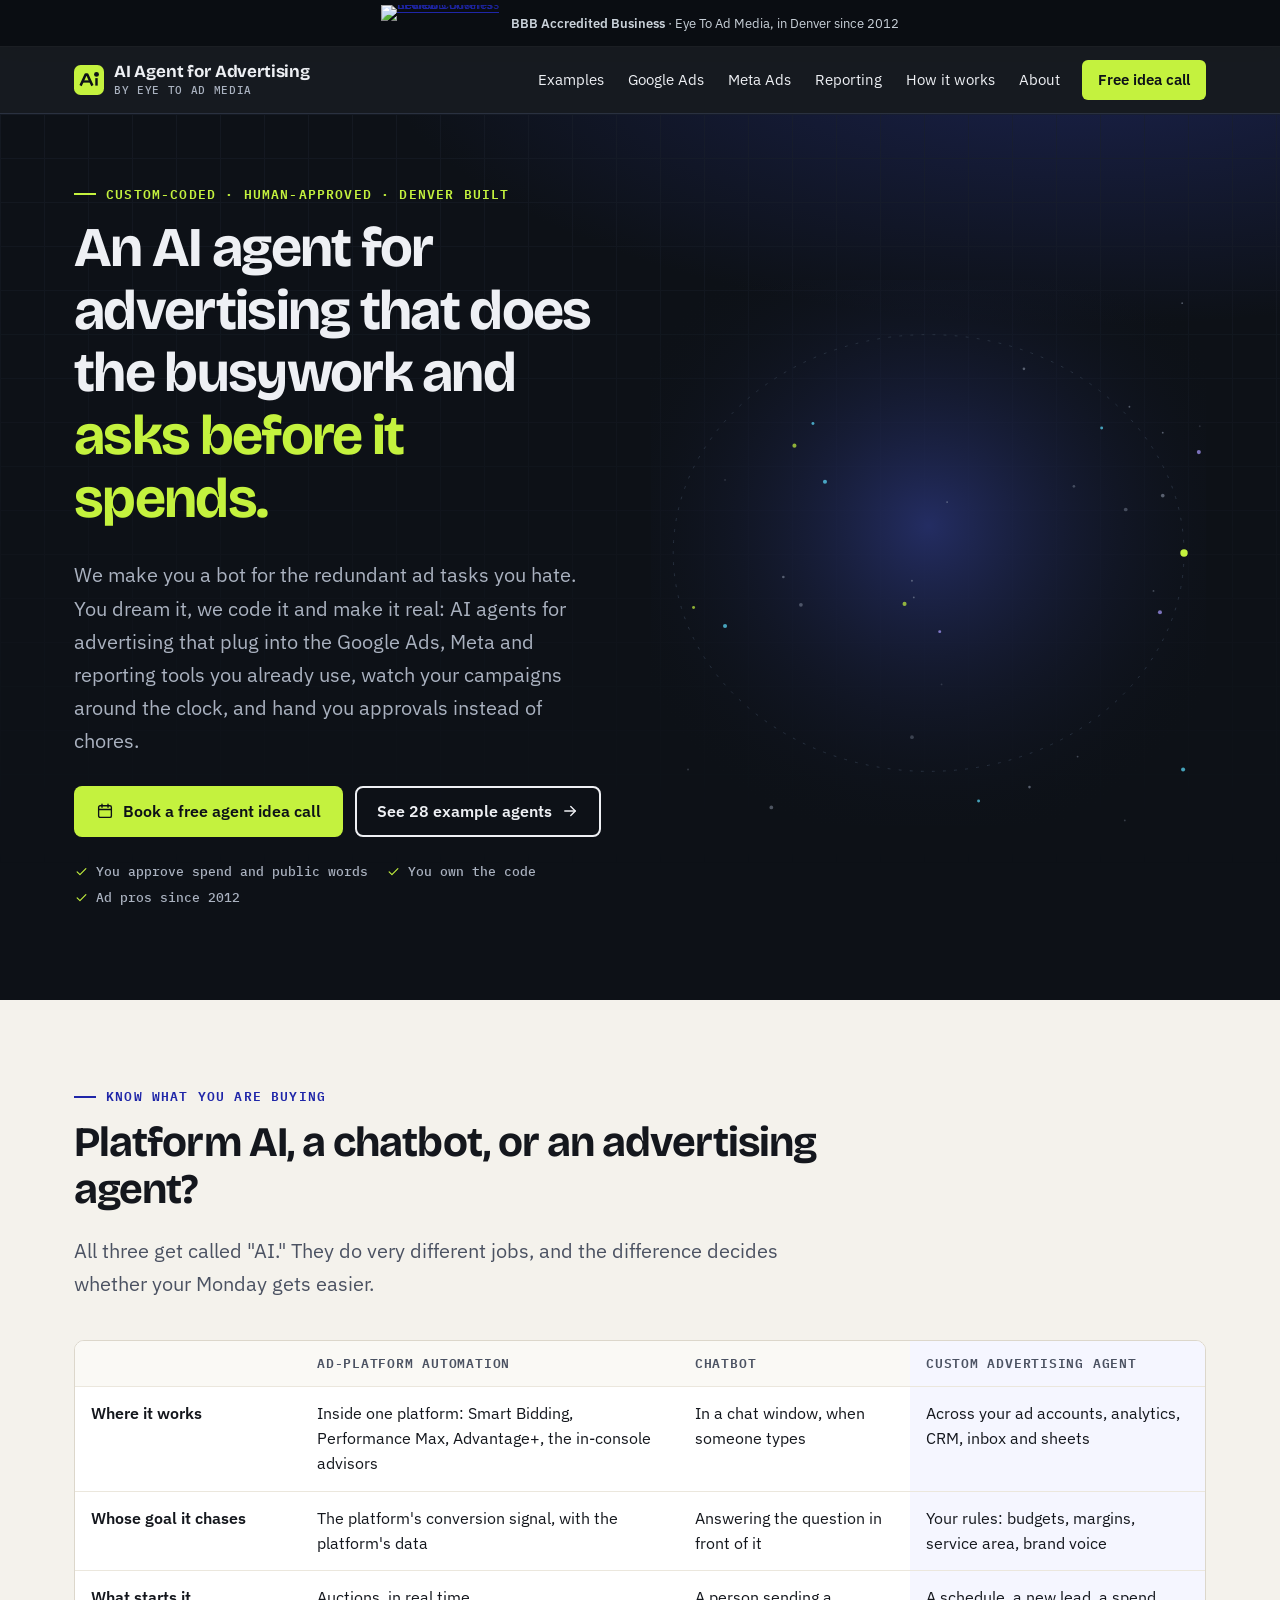
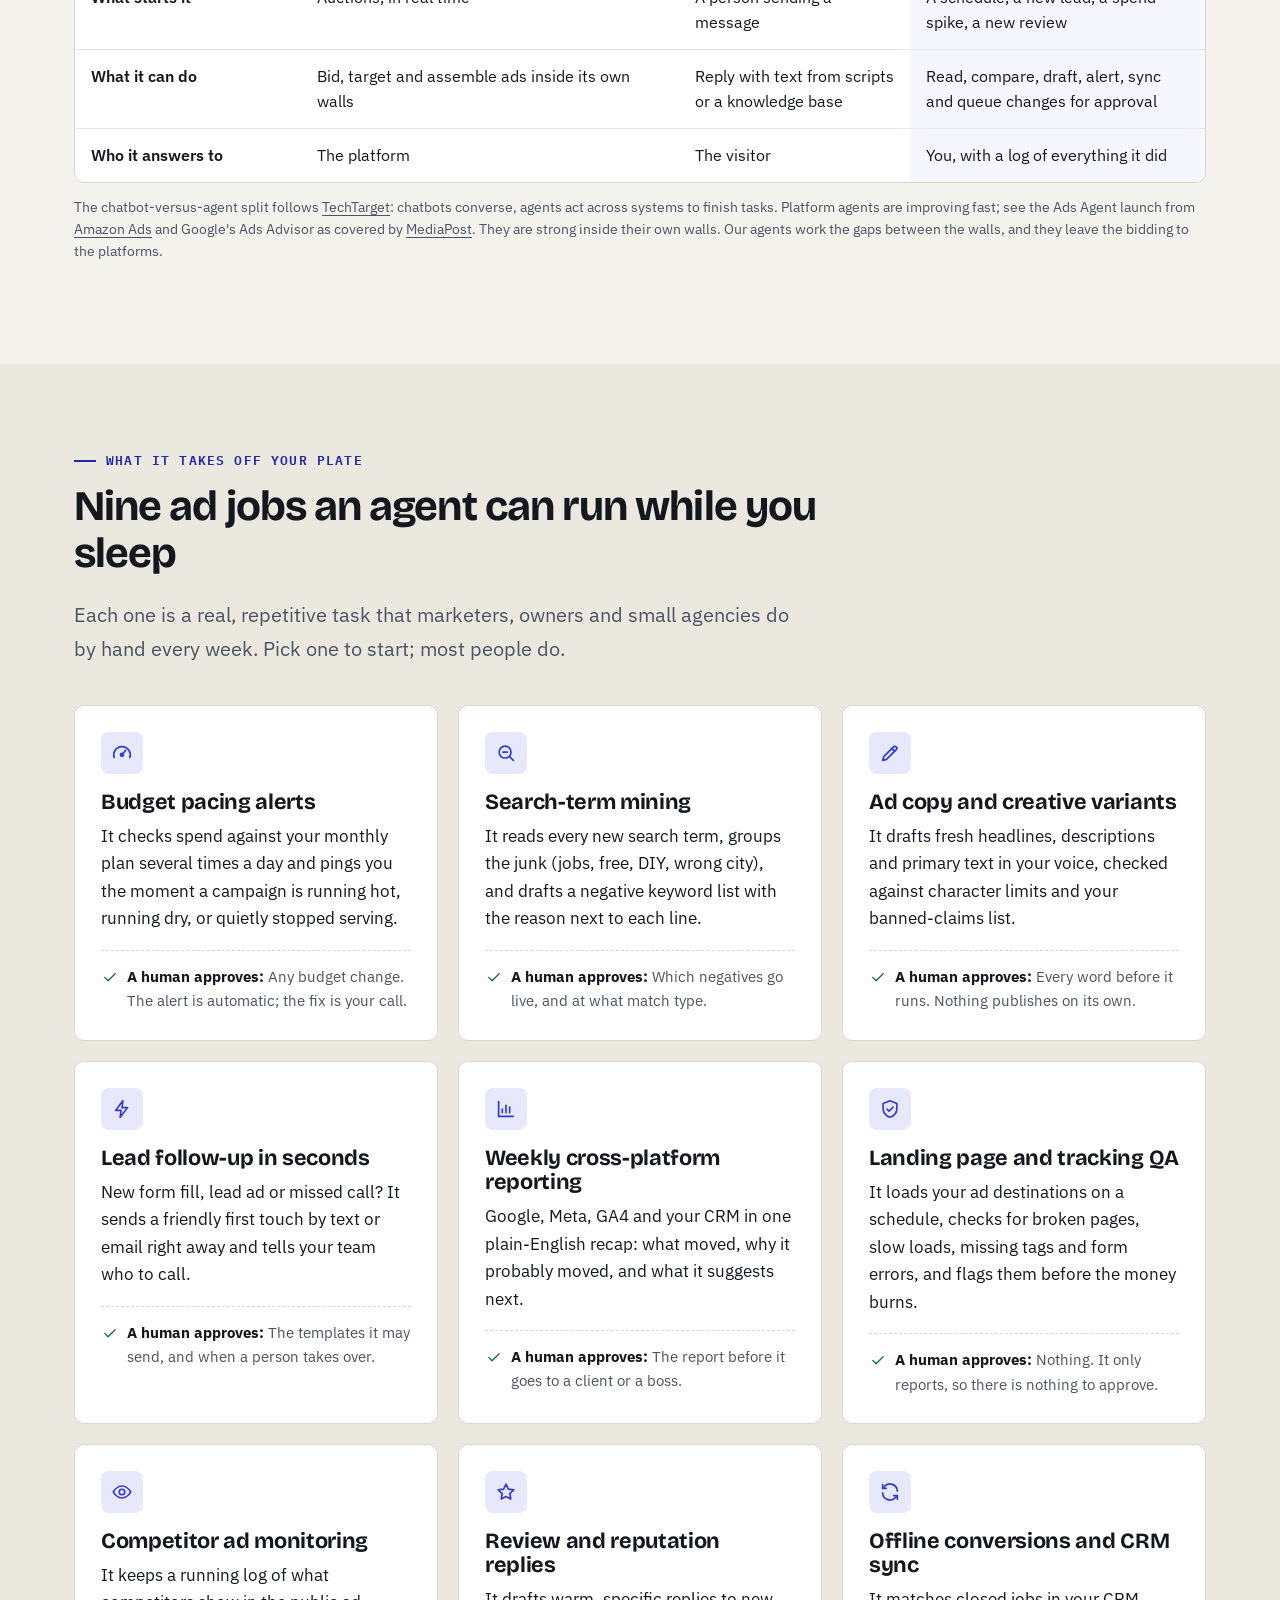
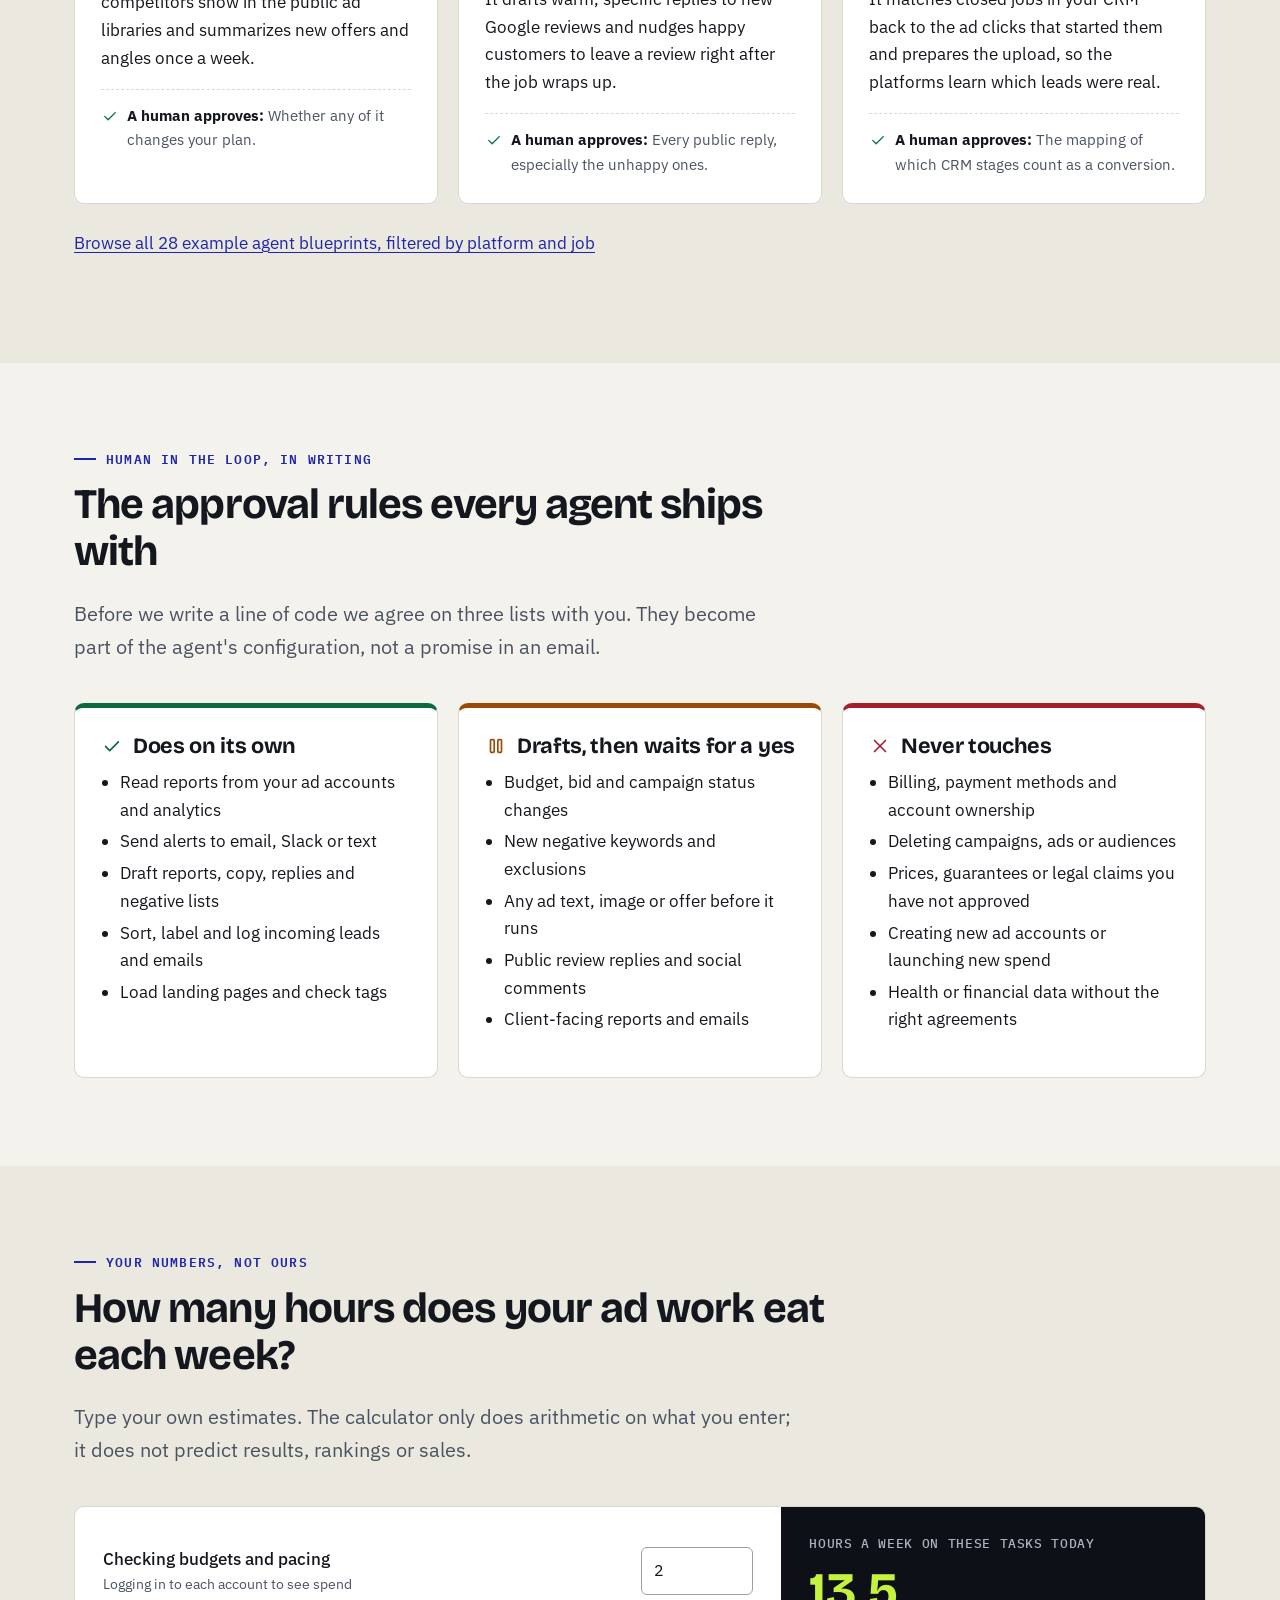
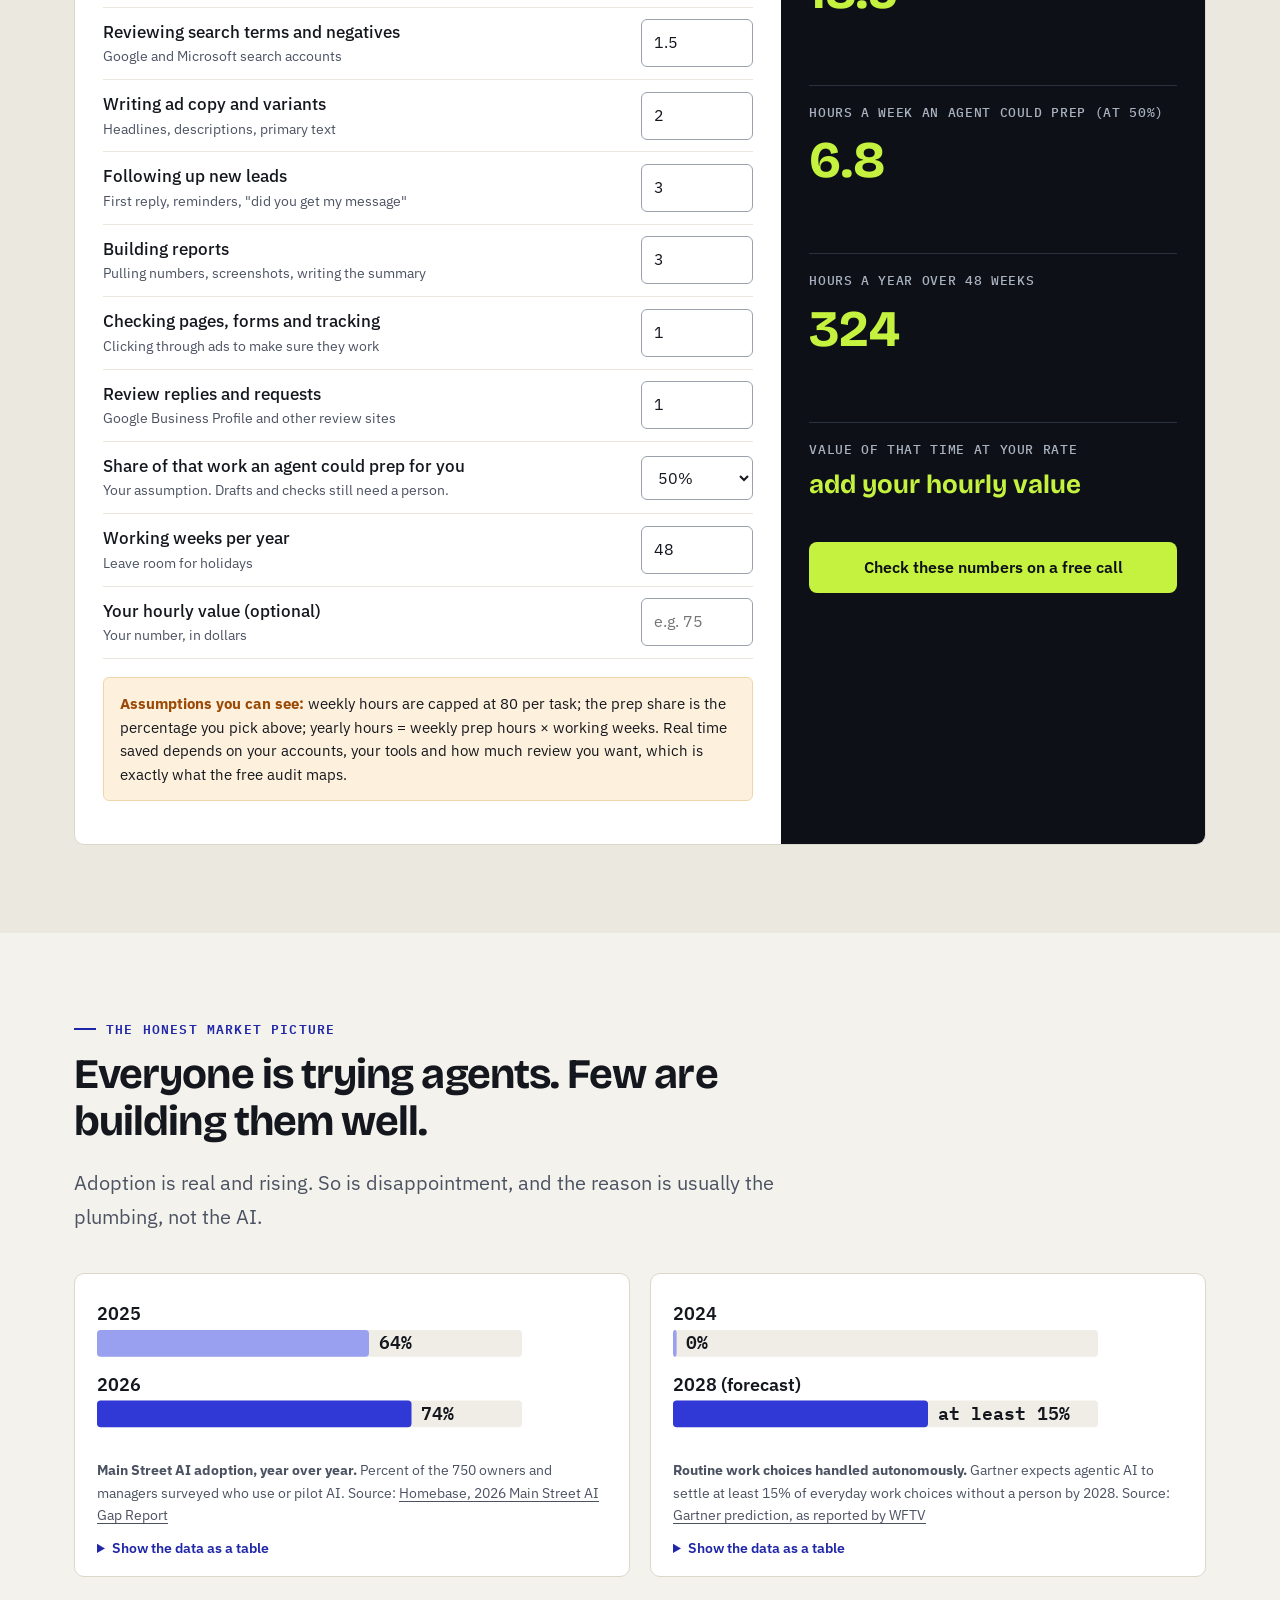
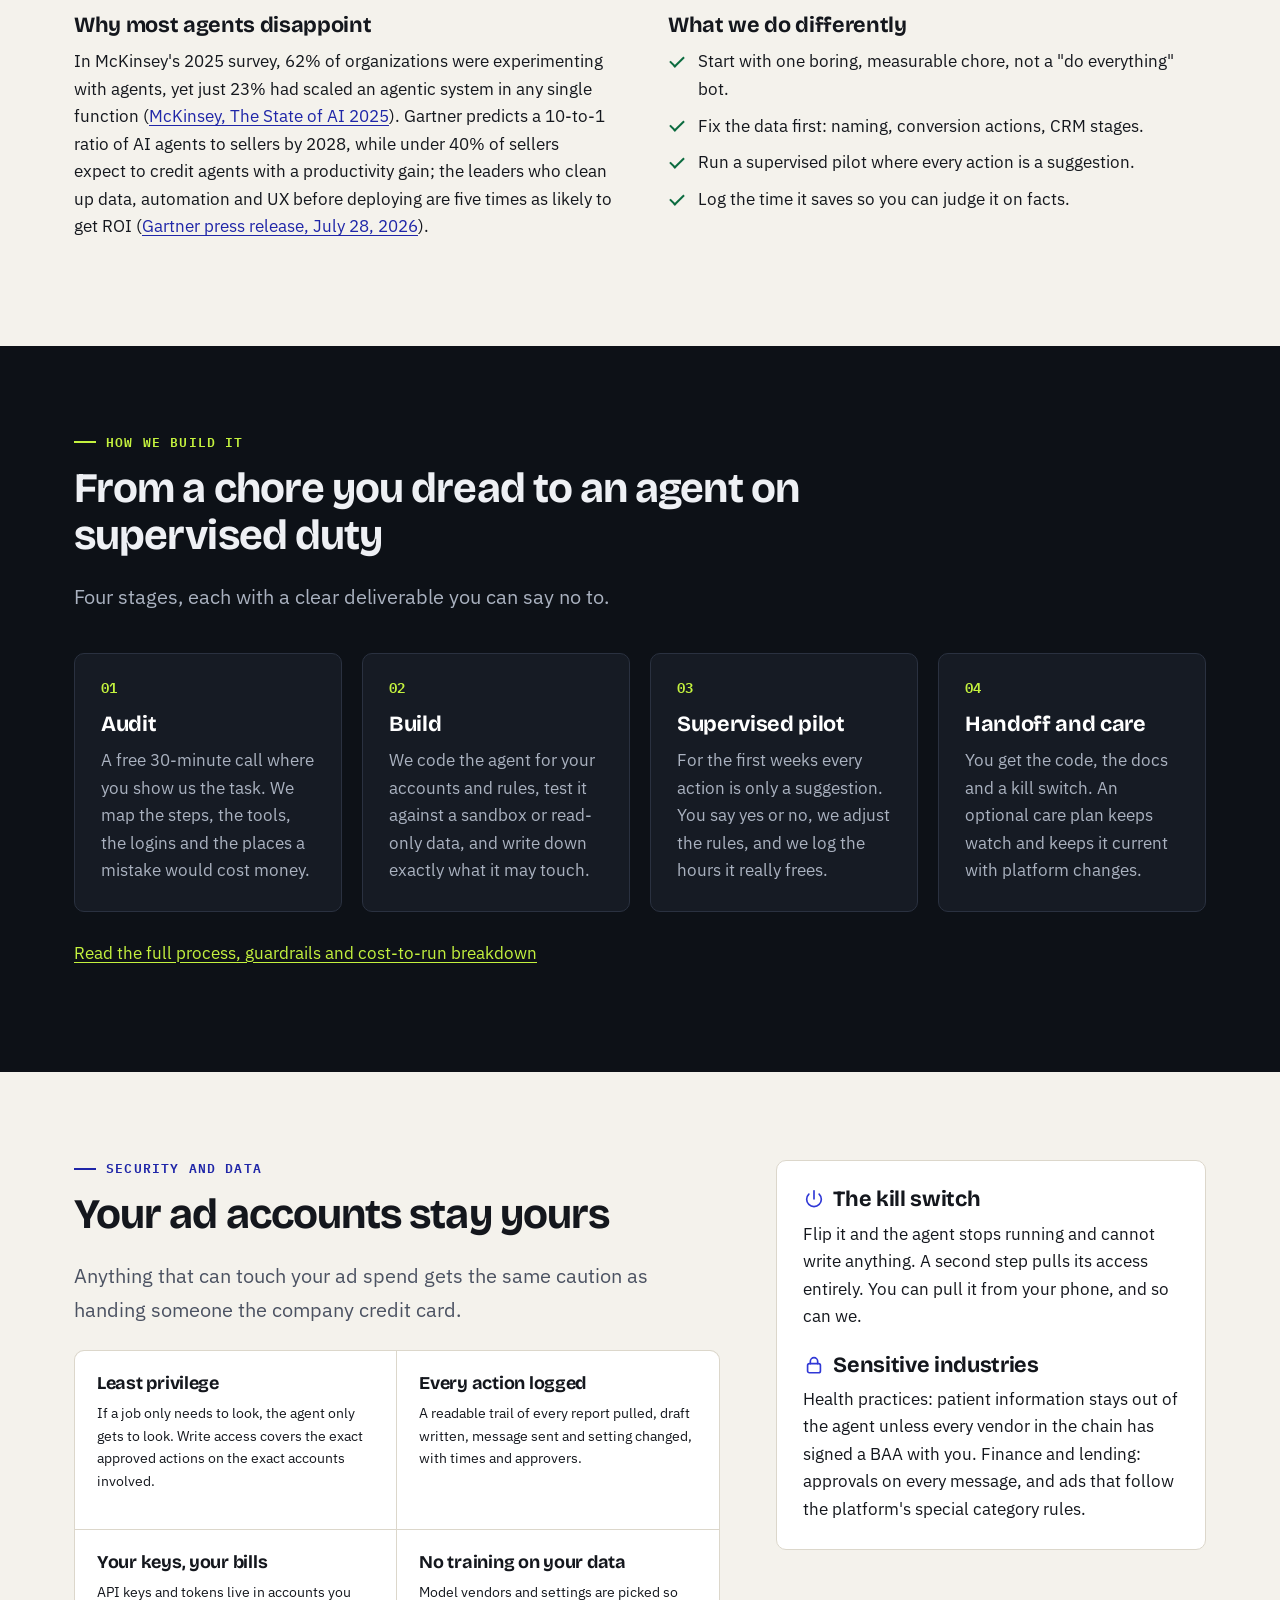
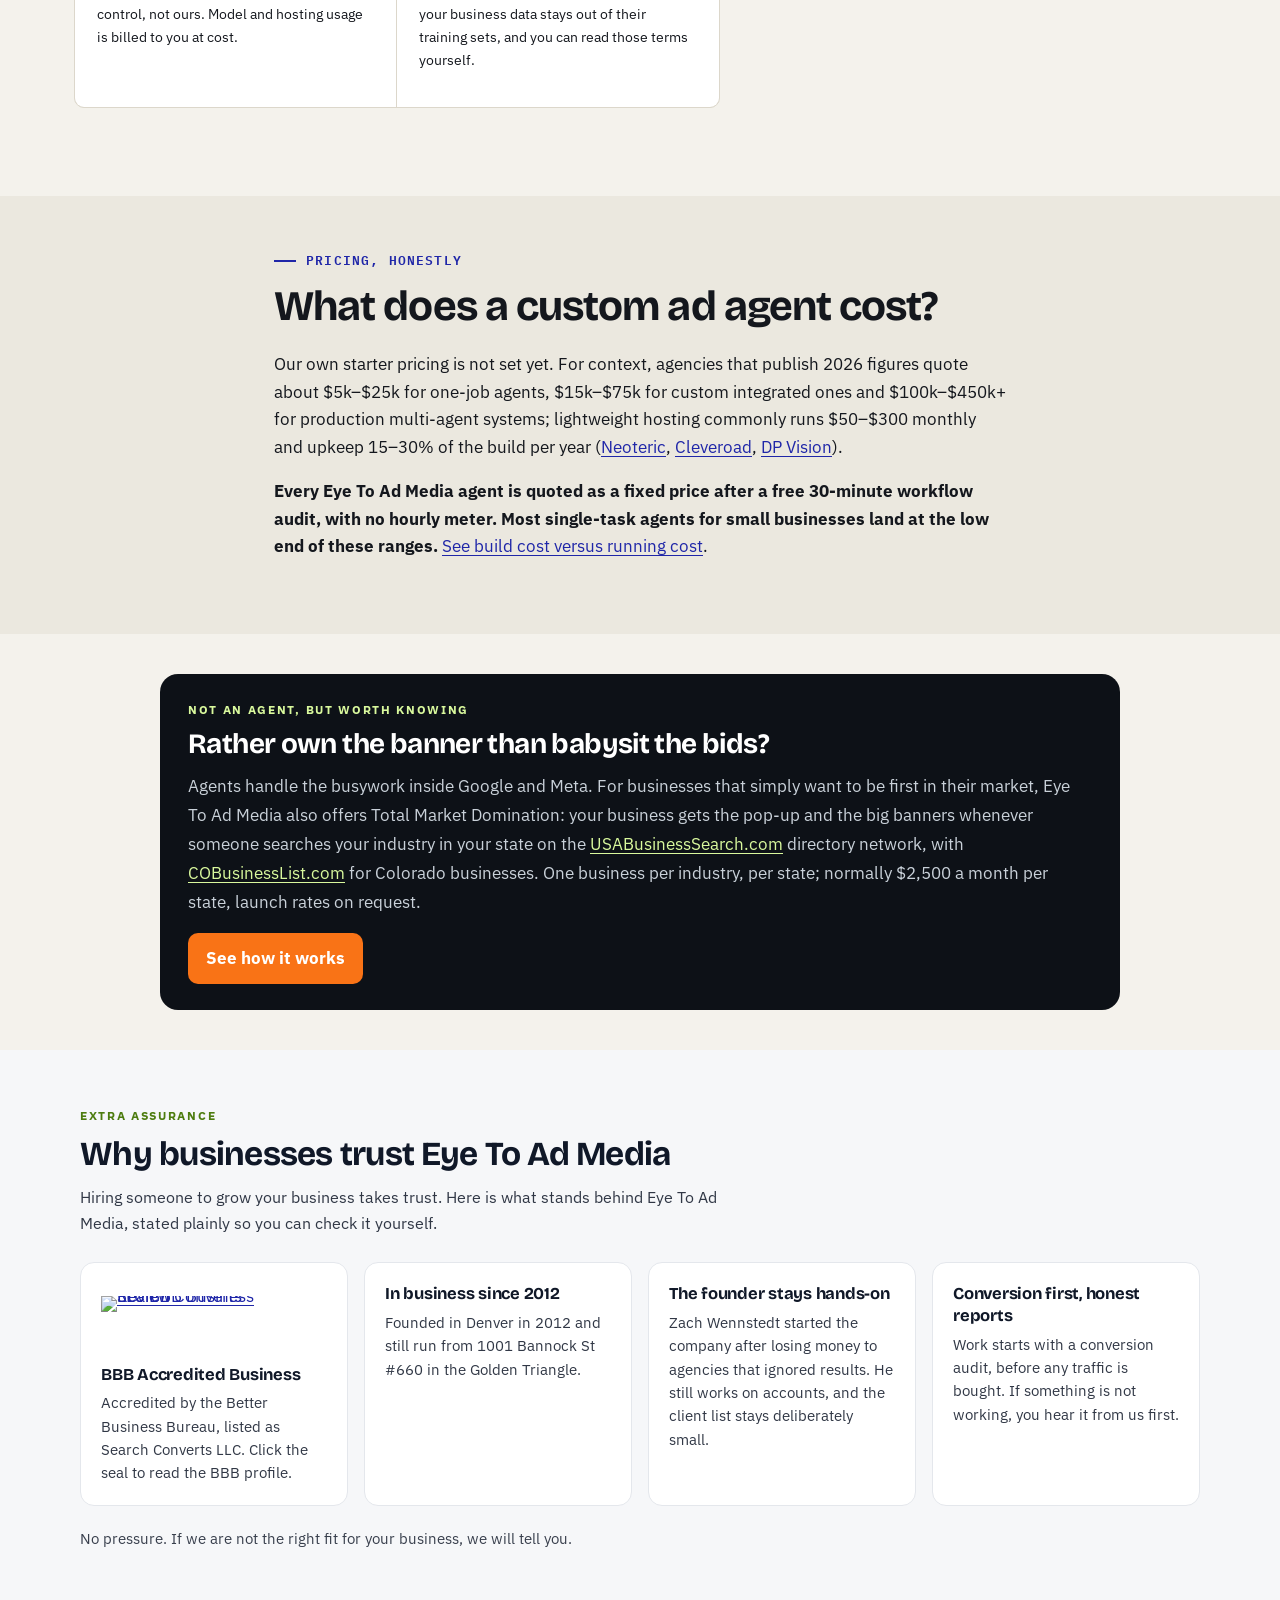
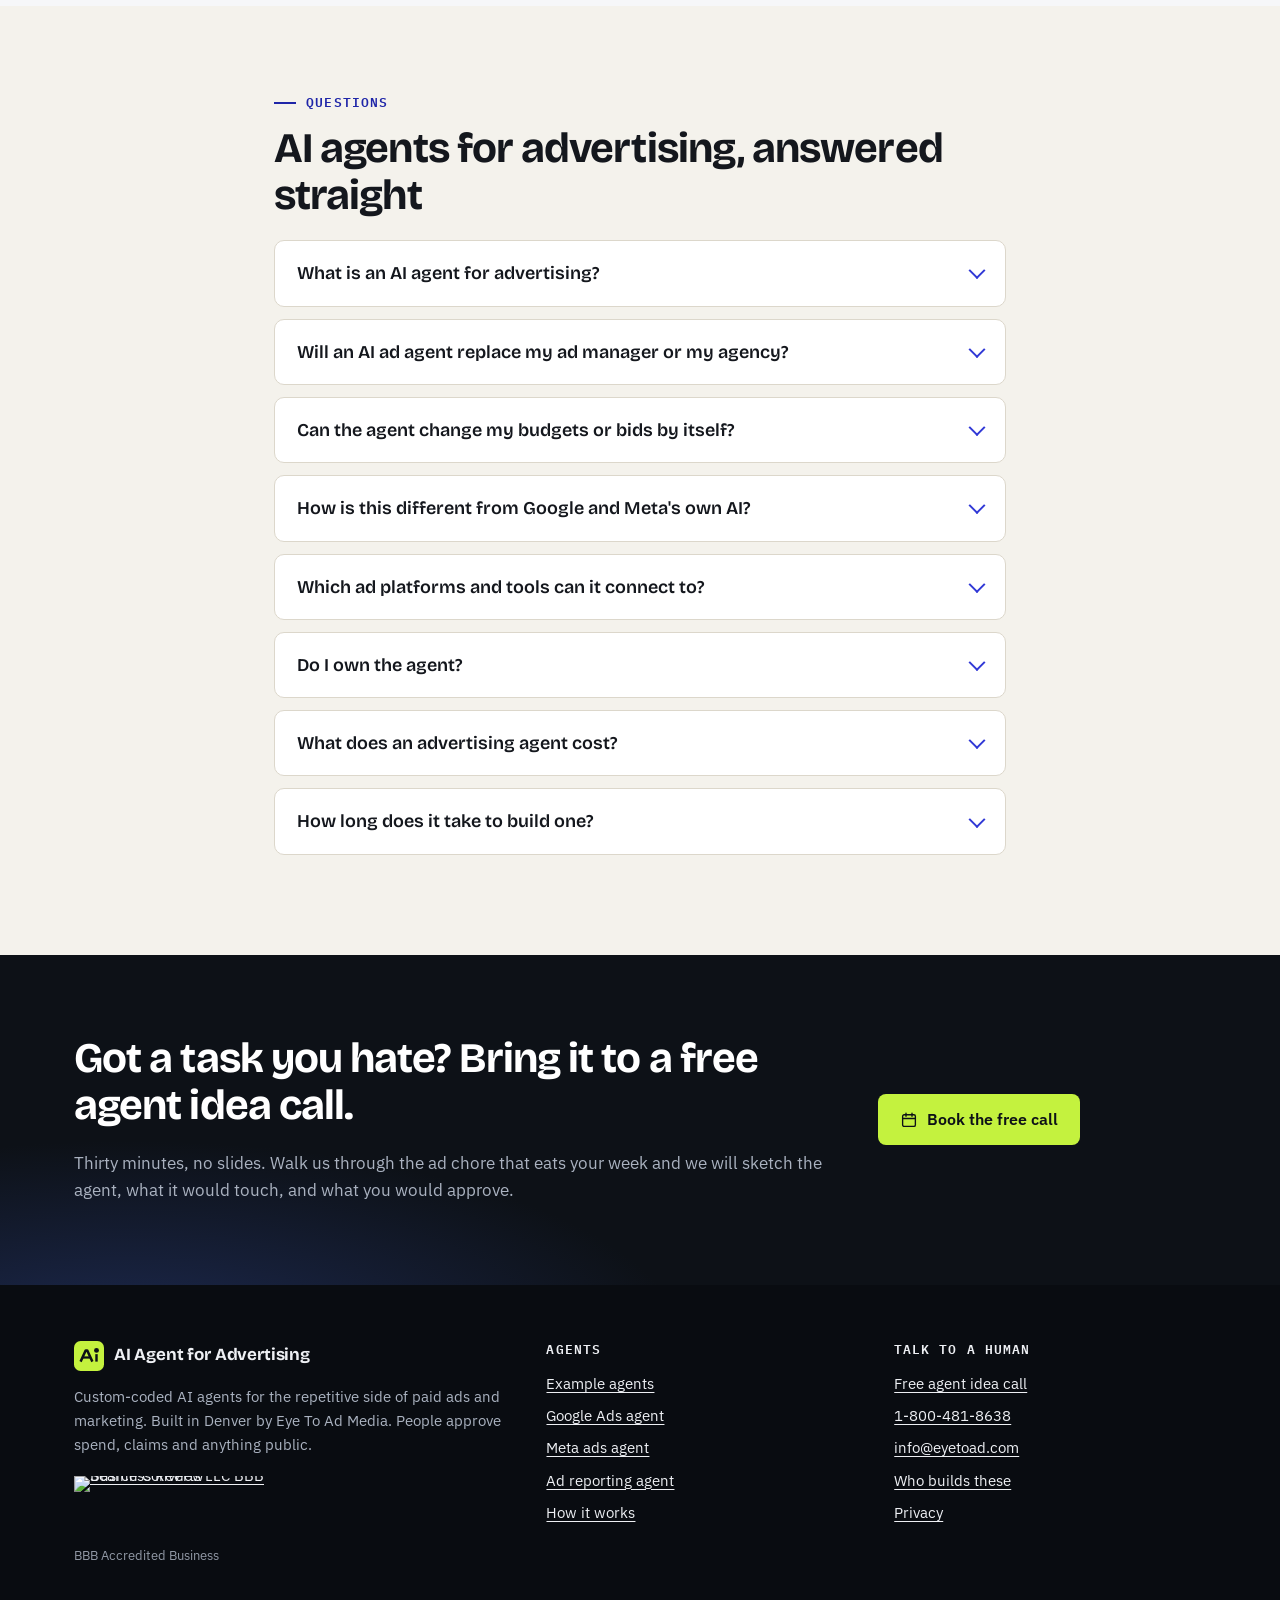
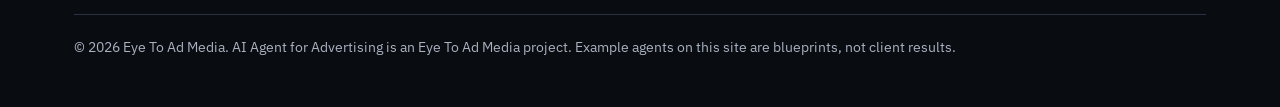
==== commit abafe0a8: "BBB seal trust strip, footer, form, value block; TMD mention on homepage Co-Authored-By: Claude Opus" ====
--- a/index.html
+++ b/index.html
@@ -91,9 +91,11 @@
 @media (prefers-reduced-motion:reduce){.scene *{animation:none!important;transition:none!important}.scene .px{transform:none!important}}
 </style>
 <script type="application/ld+json">{"@context": "https://schema.org", "@graph": [{"@type": "Organization", "@id": "https://aiagentforadvertising.com/#organization", "name": "AI Agent for Advertising", "url": "https://aiagentforadvertising.com/", "logo": {"@type": "ImageObject", "url": "https://aiagentforadvertising.com/apple-touch-icon.png", "width": 180, "height": 180}, "image": "https://aiagentforadvertising.com/og.png", "description": "Custom-coded AI agents for advertising and marketing work: budget pacing, search-term mining, ad copy drafts, lead follow-up and reporting, with human approval on spend and anything public.", "founder": {"@type": "Person", "name": "Zach Wennstedt"}, "parentOrganization": {"@id": "https://eyetoad.com/#organization", "name": "Eye To Ad Media", "url": "https://eyetoad.com/"}, "areaServed": {"@type": "Country", "name": "United States"}, "knowsAbout": ["AI agents for advertising", "Google Ads", "Meta ads", "PPC reporting", "marketing automation", "human-in-the-loop AI"]}, {"@type": "WebSite", "@id": "https://aiagentforadvertising.com/#website", "url": "https://aiagentforadvertising.com/", "name": "AI Agent for Advertising", "publisher": {"@id": "https://aiagentforadvertising.com/#organization"}, "inLanguage": "en-US"}, {"@type": "WebPage", "@id": "https://aiagentforadvertising.com/#webpage", "url": "https://aiagentforadvertising.com/", "name": "AI Agent for Advertising | Custom Ad Agents You Approve", "description": "A custom AI agent for advertising that watches Google and Meta campaigns, drafts the fixes and reports, and waits for your OK on spend. Free idea call.", "isPartOf": {"@id": "https://aiagentforadvertising.com/#website"}, "about": {"@id": "https://aiagentforadvertising.com/#organization"}, "inLanguage": "en-US", "primaryImageOfPage": {"@type": "ImageObject", "url": "https://aiagentforadvertising.com/og.png"}}, {"@type": "Service", "@id": "https://aiagentforadvertising.com/#service", "name": "AI agents for advertising", "serviceType": "Custom AI agent development for advertising and marketing operations", "description": "Custom-coded AI agents that monitor ad campaigns, draft changes, follow up leads and write reports, with human approval on spend and public content.", "provider": {"@id": "https://aiagentforadvertising.com/#organization"}, "areaServed": {"@type": "Country", "name": "United States"}, "url": "https://aiagentforadvertising.com/"}, {"@type": "FAQPage", "mainEntity": [{"@type": "Question", "name": "What is an AI agent for advertising?", "acceptedAnswer": {"@type": "Answer", "text": "It is software that does a repeatable piece of ad work for you on a schedule or a trigger: it reads data from your ad accounts and tools, decides what needs attention using rules and a language model, and then either does a safe task itself (like sending an alert or drafting a report) or puts a suggested change in front of a person for approval."}}, {"@type": "Question", "name": "Will an AI ad agent replace my ad manager or my agency?", "acceptedAnswer": {"@type": "Answer", "text": "No. We turn down projects that aim for that. The agent takes the clicking, copying and checking off a person's plate so they can spend their hours on strategy, offers and talking to customers. People still own the decisions that cost money or speak for the brand."}}, {"@type": "Question", "name": "Can the agent change my budgets or bids by itself?", "acceptedAnswer": {"@type": "Answer", "text": "Only if you explicitly allow it, and by default we do not. Our agents suggest budget, bid and status changes and wait for a yes. If you later want small, capped actions to run on their own (for example pausing an ad that points to a broken page), we set that limit in writing and log every action."}}, {"@type": "Question", "name": "How is this different from Google and Meta's own AI?", "acceptedAnswer": {"@type": "Answer", "text": "Platform AI such as Smart Bidding, Performance Max, Advantage+ and the new in-console advisors works inside one platform toward that platform's view of results. A custom agent works across your accounts, your CRM, your inbox and your spreadsheets, follows your business rules, and does the chores around the campaigns that the platforms do not touch."}}, {"@type": "Question", "name": "Which ad platforms and tools can it connect to?", "acceptedAnswer": {"@type": "Answer", "text": "Most builds start with Google Ads, Meta (Facebook and Instagram), Google Analytics 4 and Google Search Console, plus the tools around them: Gmail or Outlook, Google Sheets or Excel, HubSpot, GoHighLevel, Slack, Twilio for texts, Calendly, Google Business Profile, Shopify and WordPress. If it has an official API or a reliable export, we can usually work with it."}}, {"@type": "Question", "name": "Do I own the agent?", "acceptedAnswer": {"@type": "Answer", "text": "Yes. The code, the prompts, the rules and the documentation are yours, the API keys sit in accounts you control, and the usage bills go to you at cost. If you ever part ways with us, the agent keeps working and any developer can maintain it."}}, {"@type": "Question", "name": "What does an advertising agent cost?", "acceptedAnswer": {"@type": "Answer", "text": "Our public price list is not set yet. The pricing section above shows the published 2026 market ranges. We quote each build as one fixed number once we have seen the workflow on a free audit call, and small one-job agents usually sit near the bottom of the market range."}}, {"@type": "Question", "name": "How long does it take to build one?", "acceptedAnswer": {"@type": "Answer", "text": "It depends on how many systems it touches and how fast we can get access approved. A single-job agent that reads one ad account and sends alerts is a short build. Anything that writes to an ad account adds API access approval and a supervised pilot before it goes fully live. We give you a dated plan after the audit."}}]}]}</script>
+<style id="bbbx-css">.bbbx-f{margin:18px 0 6px;display:flex;flex-direction:column;align-items:flex-start;gap:6px}.bbbx-f a{display:inline-block;line-height:0;border:0;padding:0;background:none}.bbbx-f img{width:200px;max-width:100%;height:auto;display:block;margin:0}.bbbx-f span{font-size:13px;line-height:1.35;opacity:.85}.bbbx-form{grid-column:1/-1;flex:1 0 100%;width:100%;box-sizing:border-box;display:flex;align-items:center;justify-content:center;gap:10px;flex-wrap:wrap;margin:14px 0 0;padding:0;font-size:13px;line-height:1.35;text-align:left}.bbbx-form a{display:inline-block;line-height:0;border:0;padding:0;background:none;box-shadow:none}.bbbx-form img{width:150px;height:auto;max-width:100%;display:block;margin:0}.bbbx-form span{opacity:.85;max-width:240px;text-align:center}.bbbx-strip{background:var(--bx-bg,#fff);color:var(--bx-fg,#1f2937);border-bottom:1px solid var(--bx-line,rgba(0,0,0,.08));font-size:13px;line-height:1.3;box-sizing:border-box}.bbbx-strip .bbbx-in{max-width:1240px;margin:0 auto;padding:5px 16px;display:flex;align-items:center;justify-content:center;gap:12px;flex-wrap:nowrap;min-height:46px;box-sizing:border-box}.bbbx-strip{height:47px;overflow:hidden}.bbbx-strip a{display:inline-block;line-height:0;flex:none}.bbbx-strip img{width:118px;height:auto;display:block}.bbbx-strip b{font-weight:600}@media(max-width:520px){.bbbx-strip .bbbx-in{gap:10px;padding:4px 12px}.bbbx-strip .bbbx-x{display:none}.bbbx-strip img{width:108px}}:root{--bx-bg:#0a0d12;--bx-fg:#c9d1d9;--bx-line:rgba(255,255,255,.07);--bv-bg:#f6f7f9;--bv-acc:#4d7c0f}.bbbx-v{padding:56px 16px;background:var(--bv-bg,#f8fafc);color:var(--bv-fg,#101828)}.bbbx-v .bv-in{max-width:1120px;margin:0 auto}.bbbx-v .bv-k{font-size:12px;letter-spacing:.14em;text-transform:uppercase;font-weight:700;color:var(--bv-acc,#c2410c);margin:0 0 8px}.bbbx-v h2{font-size:clamp(1.5rem,3vw,2.1rem);line-height:1.2;margin:0 0 10px;color:inherit;text-align:left}.bbbx-v .bv-lead{max-width:680px;margin:0 0 26px;opacity:.86;line-height:1.6;font-size:1.02rem}.bbbx-v .bv-grid{display:grid;grid-template-columns:repeat(4,minmax(0,1fr));gap:16px}.bbbx-v .bv-c{background:var(--bv-card,#fff);border:1px solid var(--bv-line,#e4e7ec);border-radius:14px;padding:20px;text-align:left}.bbbx-v .bv-c h3{font-size:1.04rem;line-height:1.3;margin:0 0 6px;color:inherit}.bbbx-v .bv-c p{margin:0;font-size:.94rem;line-height:1.55;opacity:.86}.bbbx-v .bv-seal{display:inline-block;line-height:0;margin:0 0 12px;border:0;background:none}.bbbx-v .bv-seal img{width:170px;max-width:100%;height:auto;display:block}.bbbx-v .bv-note{margin:20px 0 0;font-size:.96rem;opacity:.82}@media(max-width:960px){.bbbx-v .bv-grid{grid-template-columns:repeat(2,minmax(0,1fr))}}@media(max-width:560px){.bbbx-v{padding:40px 16px}.bbbx-v .bv-grid{grid-template-columns:1fr}}</style>
 </head>
 <body>
 <a class="skip" href="#main">Skip to content</a>
+<div class="bbbx-strip" role="note" aria-label="BBB accreditation"><div class="bbbx-in"><a href="https://www.bbb.org/us/co/denver/profile/advertising-agencies/search-converts-llc-1296-90228702/#sealclick" target="_blank" rel="nofollow noopener" aria-label="Search Converts LLC BBB Business Review (opens BBB profile)"><img src="https://seal-alaskaoregonwesternwashington.bbb.org/seals/blue-seal-200-65-bbb-90228702.png" width="200" height="65" alt="Search Converts LLC BBB Business Review" decoding="async"></a><span><b>BBB Accredited Business</b><span class="bbbx-x"> &middot; Eye To Ad Media, in Denver since 2012</span></span></div></div>
 <header class="site-head"><div class="wrap">
 <a class="brand" href="/" aria-label="AI Agent for Advertising home"><svg viewBox="0 0 32 32" aria-hidden="true" focusable="false"><rect width="32" height="32" rx="7" fill="#c4f23e"/><path d="M7 22l5.5-12h1.6L19.6 22" fill="none" stroke="#0d1117" stroke-width="2.6" stroke-linejoin="round"/><path d="M9.6 17.6h7.4" stroke="#0d1117" stroke-width="2.4"/><circle cx="24" cy="10" r="2.6" fill="#0d1117"/><path d="M24 14v8" stroke="#0d1117" stroke-width="2.6"/></svg><span>AI Agent for Advertising<small>by Eye To Ad Media</small></span></a>
 <nav class="nav" aria-label="Main"><a href="/examples/">Examples</a><a href="/google-ads-agent/">Google Ads</a><a href="/meta-ads-agent/">Meta Ads</a><a href="/ad-reporting-agent/">Reporting</a><a href="/how-it-works/">How it works</a><a href="/about/">About</a><a class="btn btn-lime" href="/contact/">Free idea call</a></nav>
@@ -333,6 +335,24 @@
 <p><b>Every Eye To Ad Media agent is quoted as a fixed price after a free 30-minute workflow audit, with no hourly meter. Most single-task agents for small businesses land at the low end of these ranges.</b> <a href="/how-it-works/#cost">See build cost versus running cost</a>.</p>
 </div></section>
 
+<section aria-labelledby="tmd-note" style="padding:40px 16px;background:transparent"><div style="max-width:960px;margin:0 auto;background:#0D1117;color:#C9D1D9;border-radius:18px;padding:26px 28px;box-sizing:border-box">
+<p style="margin:0 0 8px;font-size:12px;font-weight:800;letter-spacing:.14em;text-transform:uppercase;color:#D9F99D">Not an agent, but worth knowing</p>
+<h2 id="tmd-note" style="margin:0 0 10px;color:#fff;font-size:clamp(1.3rem,2.6vw,1.75rem);line-height:1.25">Rather own the banner than babysit the bids?</h2>
+<p style="margin:0 0 16px;line-height:1.7;color:#C9D1D9">Agents handle the busywork inside Google and Meta. For businesses that simply want to be first in their market, Eye To Ad Media also offers Total Market Domination: your business gets the pop-up and the big banners whenever someone searches your industry in your state on the <a href="https://usabusinesssearch.com/" target="_blank" rel="noopener" style="color:#D9F99D">USABusinessSearch.com</a> directory network, with <a href="https://cobusinesslist.com/" target="_blank" rel="noopener" style="color:#D9F99D">COBusinessList.com</a> for Colorado businesses. One business per industry, per state; normally $2,500 a month per state, launch rates on request.</p>
+<p style="margin:0"><a href="https://eyetoad.com/total-market-domination/" style="display:inline-block;background:#F97316;color:#fff;font-weight:700;text-decoration:none;padding:12px 18px;border-radius:10px">See how it works</a></p>
+</div></section>
+<section class="bbbx-v" aria-labelledby="bbbx-v-h"><div class="bv-in">
+<p class="bv-k">Extra assurance</p>
+<h2 id="bbbx-v-h">Why businesses trust Eye To Ad Media</h2>
+<p class="bv-lead">Hiring someone to grow your business takes trust. Here is what stands behind Eye To Ad Media, stated plainly so you can check it yourself.</p>
+<div class="bv-grid">
+<div class="bv-c"><a class="bv-seal" href="https://www.bbb.org/us/co/denver/profile/advertising-agencies/search-converts-llc-1296-90228702/#sealclick" target="_blank" rel="nofollow noopener" aria-label="Search Converts LLC BBB Business Review (opens BBB profile)"><img src="https://seal-alaskaoregonwesternwashington.bbb.org/seals/blue-seal-200-65-bbb-90228702.png" width="200" height="65" alt="Search Converts LLC BBB Business Review" loading="lazy" decoding="async"></a><h3>BBB Accredited Business</h3><p>Accredited by the Better Business Bureau, listed as Search Converts LLC. Click the seal to read the BBB profile.</p></div>
+<div class="bv-c"><h3>In business since 2012</h3><p>Founded in Denver in 2012 and still run from 1001 Bannock St #660 in the Golden Triangle.</p></div>
+<div class="bv-c"><h3>The founder stays hands-on</h3><p>Zach Wennstedt started the company after losing money to agencies that ignored results. He still works on accounts, and the client list stays deliberately small.</p></div>
+<div class="bv-c"><h3>Conversion first, honest reports</h3><p>Work starts with a conversion audit, before any traffic is bought. If something is not working, you hear it from us first.</p></div>
+</div>
+<p class="bv-note">No pressure. If we are not the right fit for your business, we will tell you.</p>
+</div></section>
 <section class="sec faq" id="faq" aria-labelledby="faq-h"><div class="wrap narrow">
 <p class="eyebrow">Questions</p><h2 id="faq-h">AI agents for advertising, answered straight</h2>
 <details><summary>What is an AI agent for advertising?</summary><div class="a"><p>It is software that does a repeatable piece of ad work for you on a schedule or a trigger: it reads data from your ad accounts and tools, decides what needs attention using rules and a language model, and then either does a safe task itself (like sending an alert or drafting a report) or puts a suggested change in front of a person for approval.</p></div></details><details><summary>Will an AI ad agent replace my ad manager or my agency?</summary><div class="a"><p>No. We turn down projects that aim for that. The agent takes the clicking, copying and checking off a person's plate so they can spend their hours on strategy, offers and talking to customers. People still own the decisions that cost money or speak for the brand.</p></div></details><details><summary>Can the agent change my budgets or bids by itself?</summary><div class="a"><p>Only if you explicitly allow it, and by default we do not. Our agents suggest budget, bid and status changes and wait for a yes. If you later want small, capped actions to run on their own (for example pausing an ad that points to a broken page), we set that limit in writing and log every action.</p></div></details><details><summary>How is this different from Google and Meta&#x27;s own AI?</summary><div class="a"><p>Platform AI such as Smart Bidding, Performance Max, Advantage+ and the new in-console advisors works inside one platform toward that platform's view of results. A custom agent works across your accounts, your CRM, your inbox and your spreadsheets, follows your business rules, and does the chores around the campaigns that the platforms do not touch.</p></div></details><details><summary>Which ad platforms and tools can it connect to?</summary><div class="a"><p>Most builds start with Google Ads, Meta (Facebook and Instagram), Google Analytics 4 and Google Search Console, plus the tools around them: Gmail or Outlook, Google Sheets or Excel, HubSpot, GoHighLevel, Slack, Twilio for texts, Calendly, Google Business Profile, Shopify and WordPress. If it has an official API or a reliable export, we can usually work with it.</p></div></details><details><summary>Do I own the agent?</summary><div class="a"><p>Yes. The code, the prompts, the rules and the documentation are yours, the API keys sit in accounts you control, and the usage bills go to you at cost. If you ever part ways with us, the agent keeps working and any developer can maintain it.</p></div></details><details><summary>What does an advertising agent cost?</summary><div class="a"><p>Our public price list is not set yet. The pricing section above shows the published 2026 market ranges. We quote each build as one fixed number once we have seen the workflow on a free audit call, and small one-job agents usually sit near the bottom of the market range.</p></div></details><details><summary>How long does it take to build one?</summary><div class="a"><p>It depends on how many systems it touches and how fast we can get access approved. A single-job agent that reads one ad account and sends alerts is a short build. Anything that writes to an ad account adds API access approval and a supervised pilot before it goes fully live. We give you a dated plan after the audit.</p></div></details></div></section>
@@ -352,7 +372,7 @@
 </main>
 <footer class="foot"><div class="wrap">
 <div class="about"><a class="brand" href="/"><svg viewBox="0 0 32 32" aria-hidden="true" focusable="false"><rect width="32" height="32" rx="7" fill="#c4f23e"/><path d="M7 22l5.5-12h1.6L19.6 22" fill="none" stroke="#0d1117" stroke-width="2.6" stroke-linejoin="round"/><path d="M9.6 17.6h7.4" stroke="#0d1117" stroke-width="2.4"/><circle cx="24" cy="10" r="2.6" fill="#0d1117"/><path d="M24 14v8" stroke="#0d1117" stroke-width="2.6"/></svg><span>AI Agent for Advertising</span></a>
-<p style="margin-top:14px">Custom-coded AI agents for the repetitive side of paid ads and marketing. Built in Denver by Eye To Ad Media. People approve spend, claims and anything public.</p></div>
+<p style="margin-top:14px">Custom-coded AI agents for the repetitive side of paid ads and marketing. Built in Denver by Eye To Ad Media. People approve spend, claims and anything public.</p><div class="bbbx-f"><a href="https://www.bbb.org/us/co/denver/profile/advertising-agencies/search-converts-llc-1296-90228702/#sealclick" target="_blank" rel="nofollow noopener" aria-label="Search Converts LLC BBB Business Review (opens BBB profile)"><img src="https://seal-alaskaoregonwesternwashington.bbb.org/seals/blue-seal-200-65-bbb-90228702.png" width="200" height="65" alt="Search Converts LLC BBB Business Review" loading="lazy" decoding="async"></a><span>BBB Accredited Business</span></div></div>
 <div><h2>Agents</h2><ul>
 <li><a href="/examples/">Example agents</a></li><li><a href="/google-ads-agent/">Google Ads agent</a></li>
 <li><a href="/meta-ads-agent/">Meta ads agent</a></li><li><a href="/ad-reporting-agent/">Ad reporting agent</a></li>
@@ -360,7 +380,7 @@
 <div><h2>Talk to a human</h2><ul>
 <li><a href="/contact/">Free agent idea call</a></li>
 <li><a href="tel:+18004818638">1-800-481-8638</a></li>
-<li><a href="mailto:info@eyetoad.com">info@eyetoad.com</a></li>
+<li><a class="eml" data-u="info" data-d="eyetoad.com" href="/contact/">info (at) eyetoad.com</a></li>
 <li><a href="/about/">Who builds these</a></li><li><a href="/privacy/">Privacy</a></li></ul></div>
 <p class="legal">&copy; 2026 Eye To Ad Media. AI Agent for Advertising is an Eye To Ad Media project. Example agents on this site are blueprints, not client results.</p>
 </div></footer>
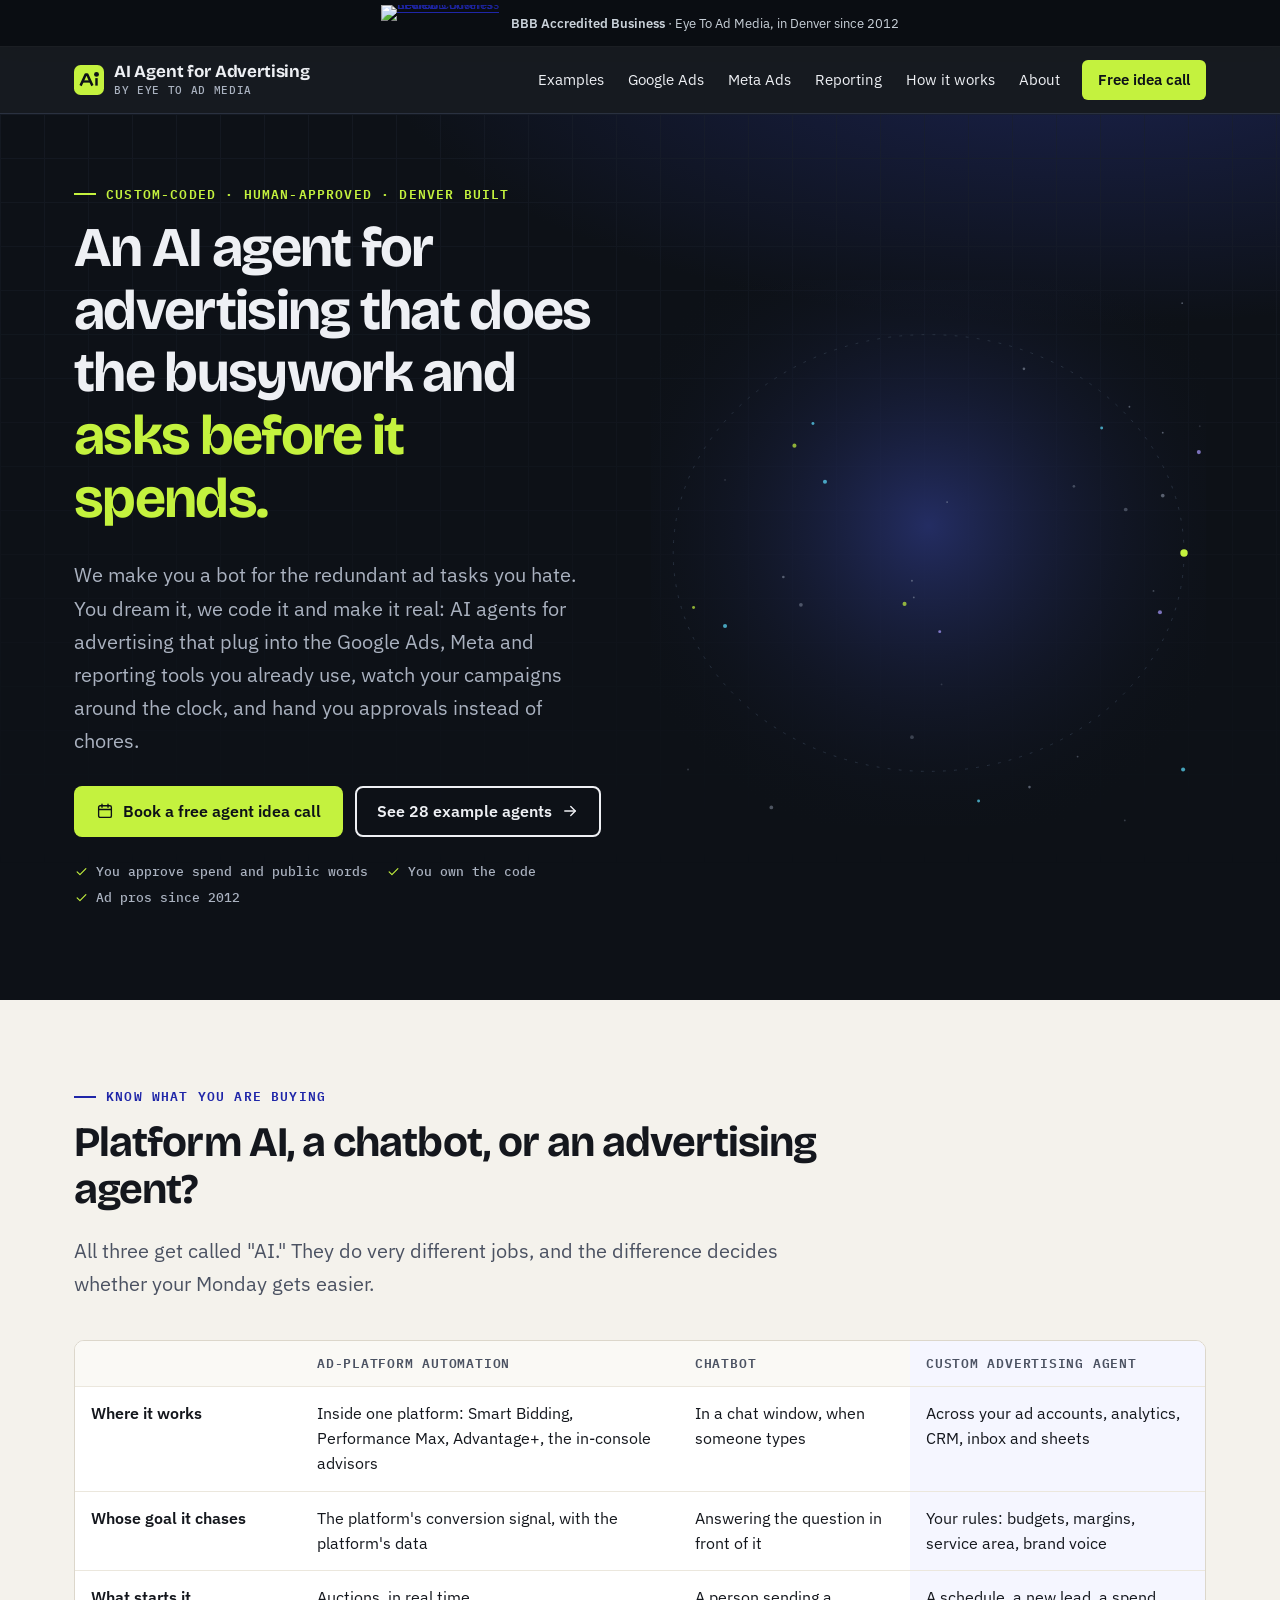
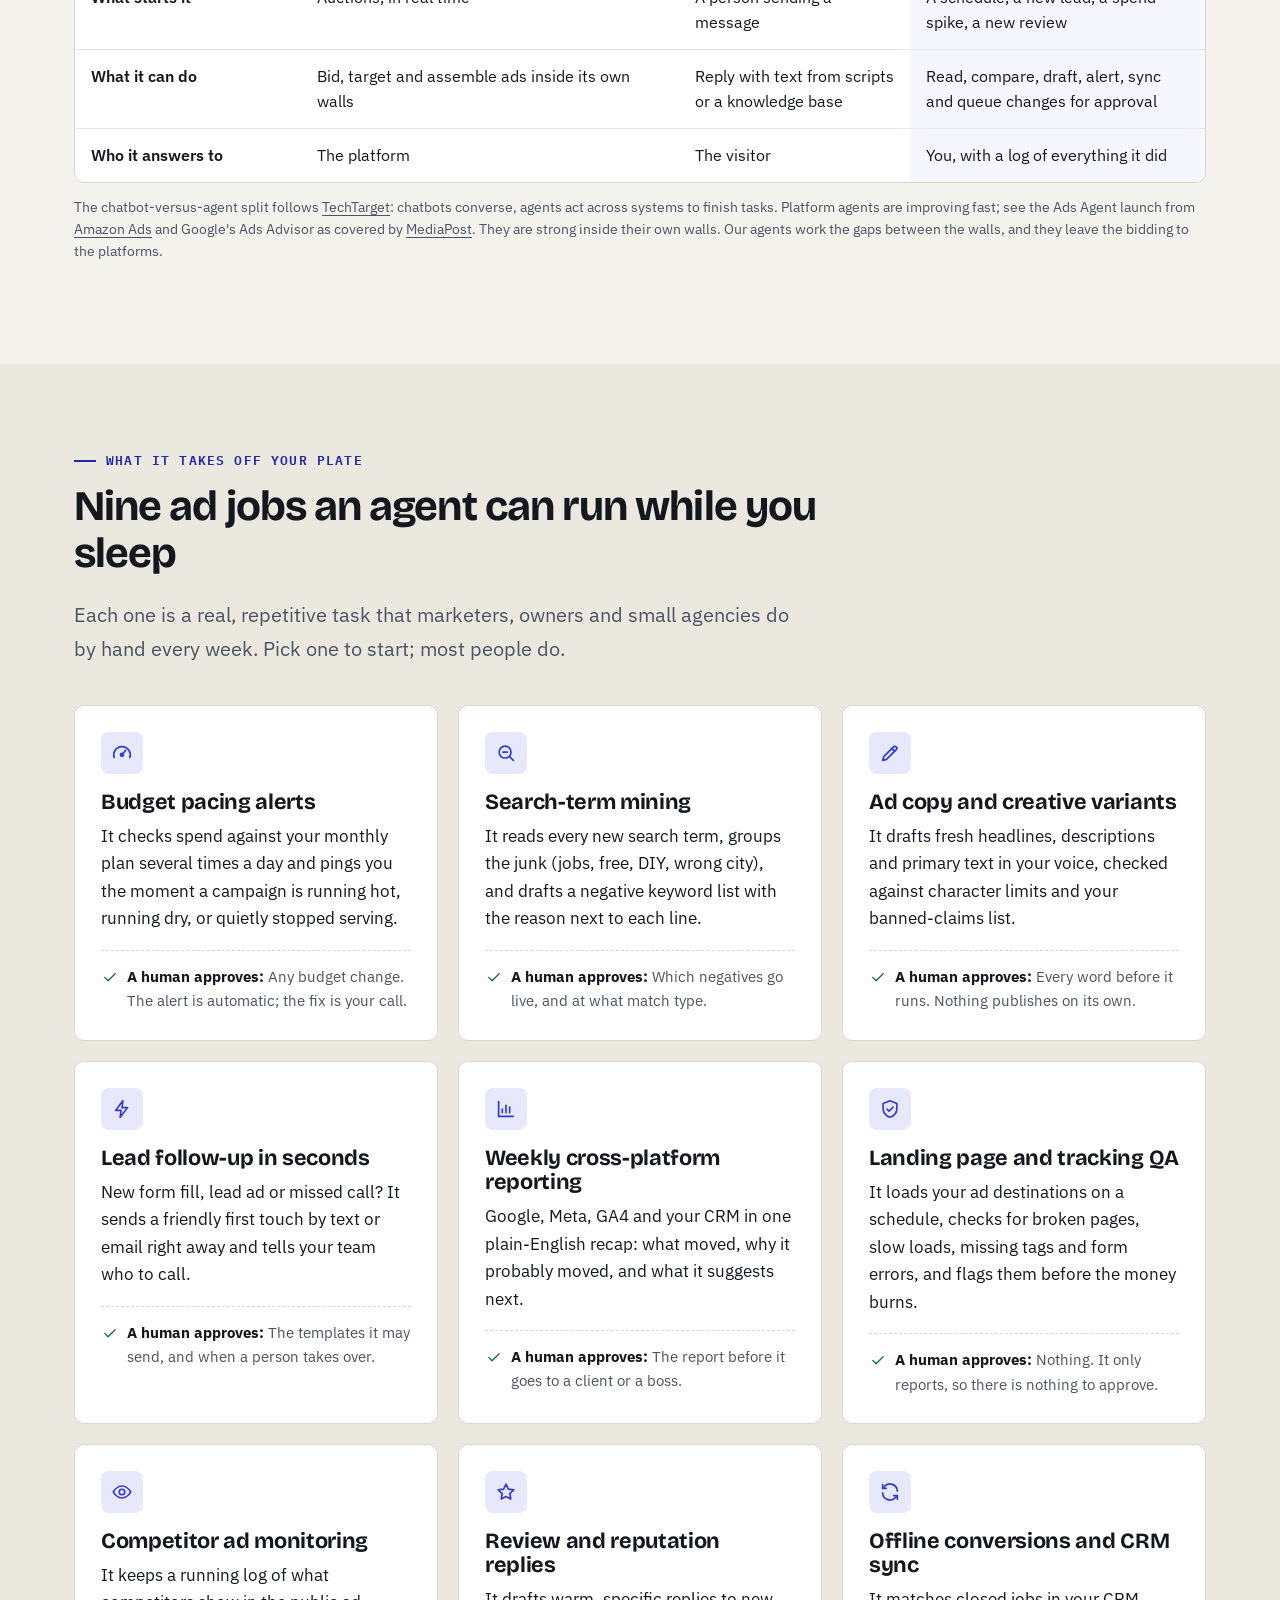
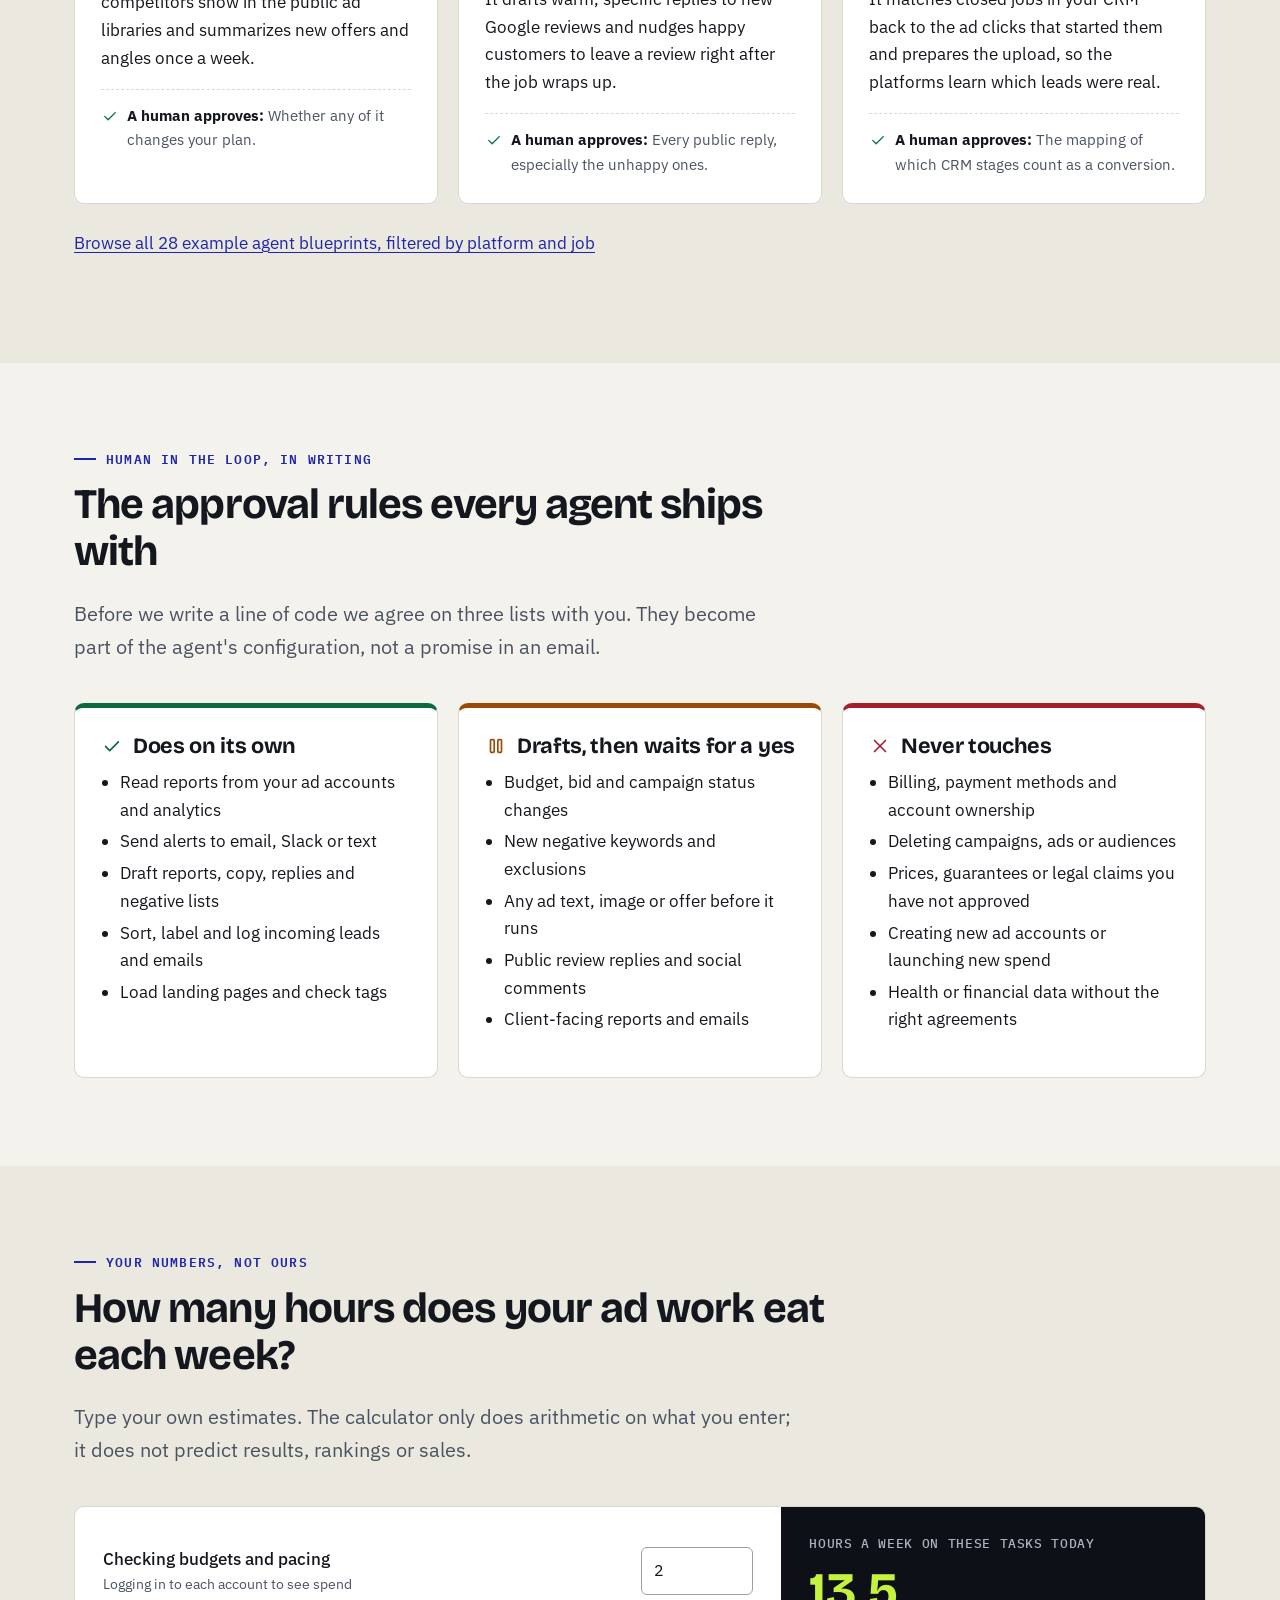
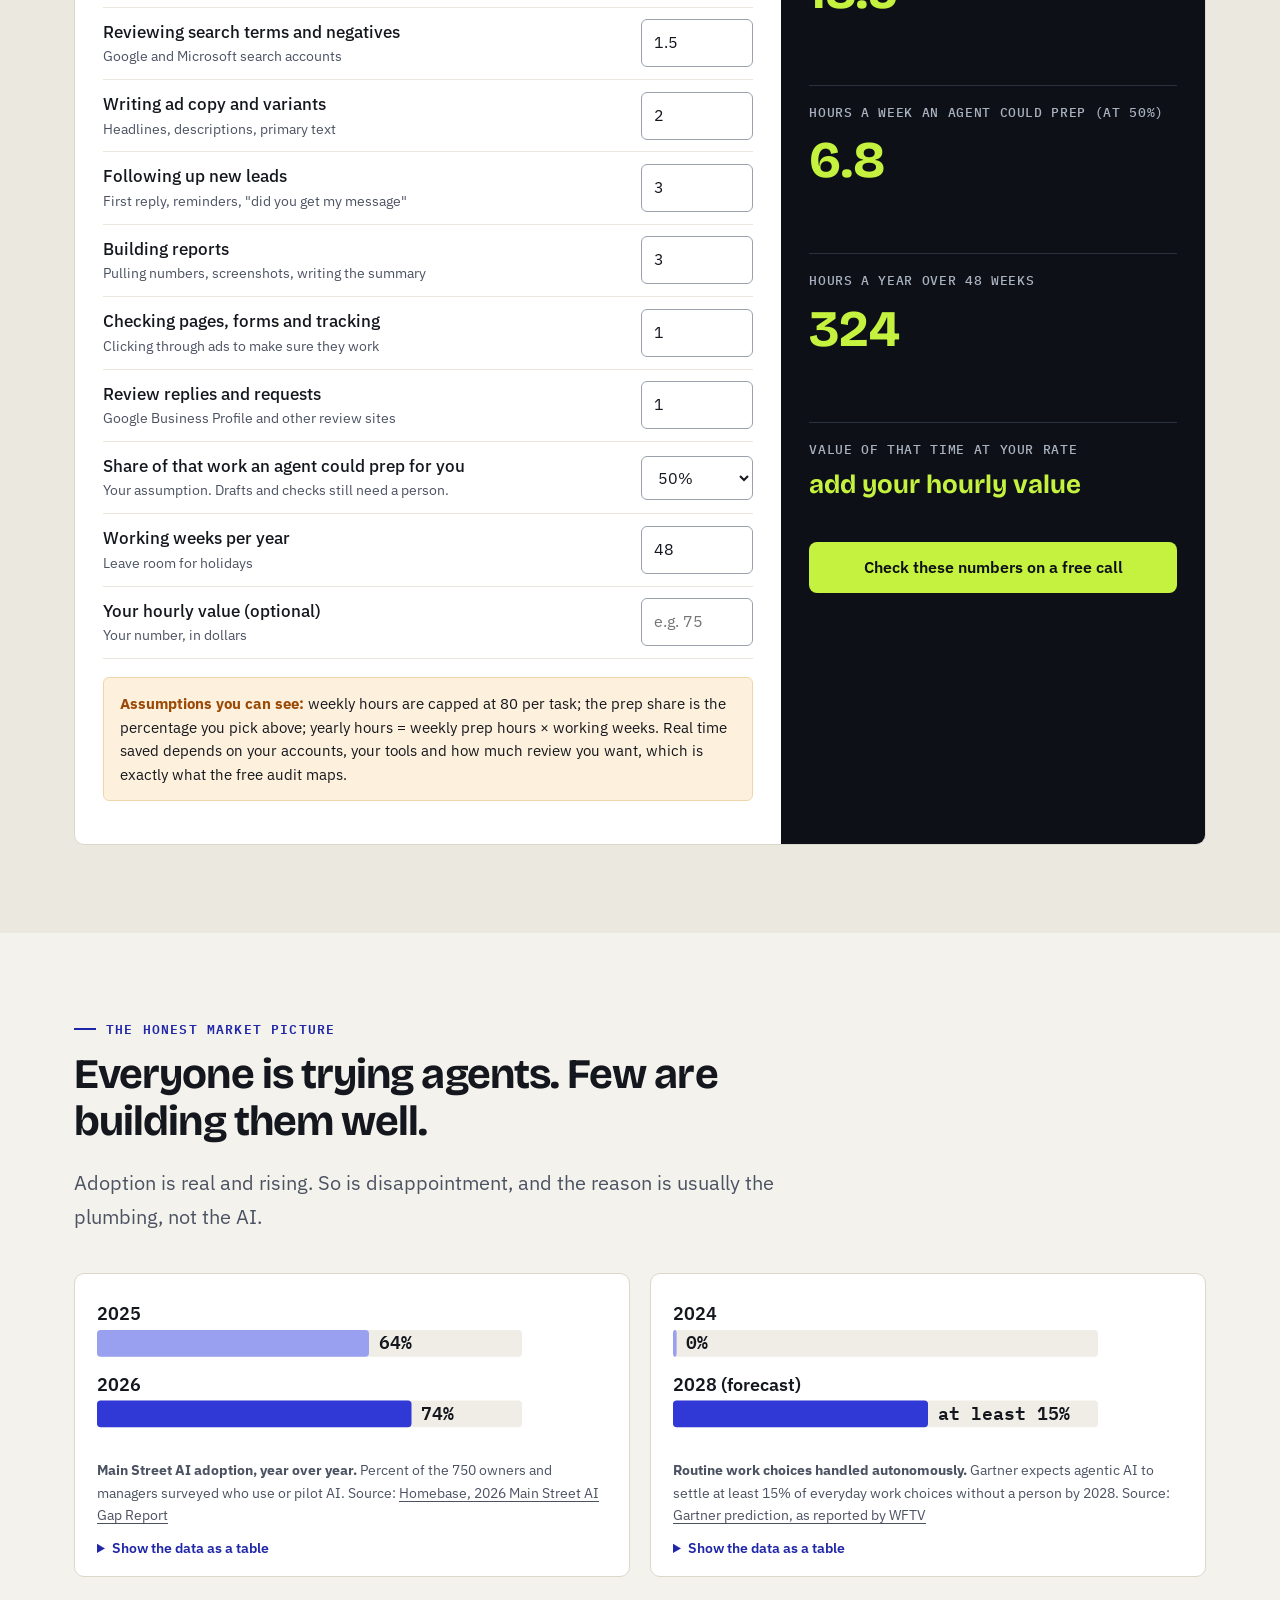
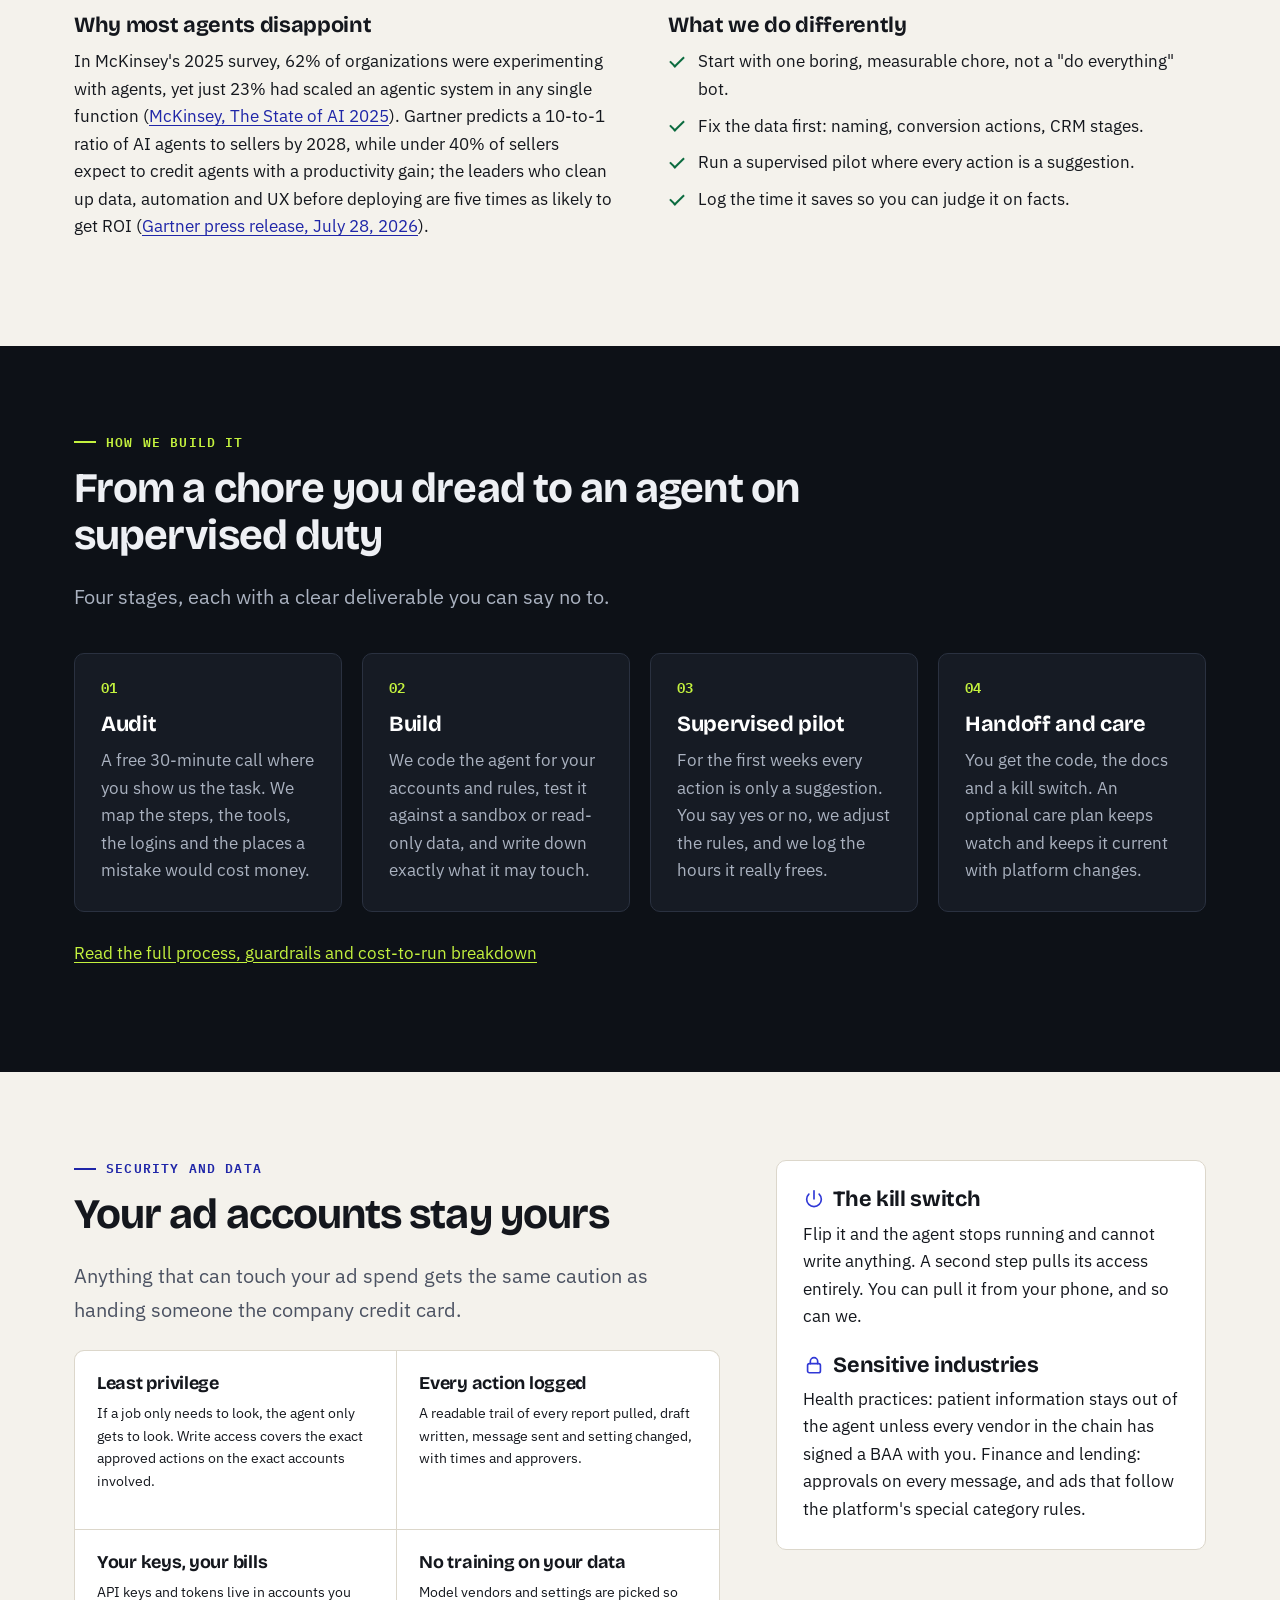
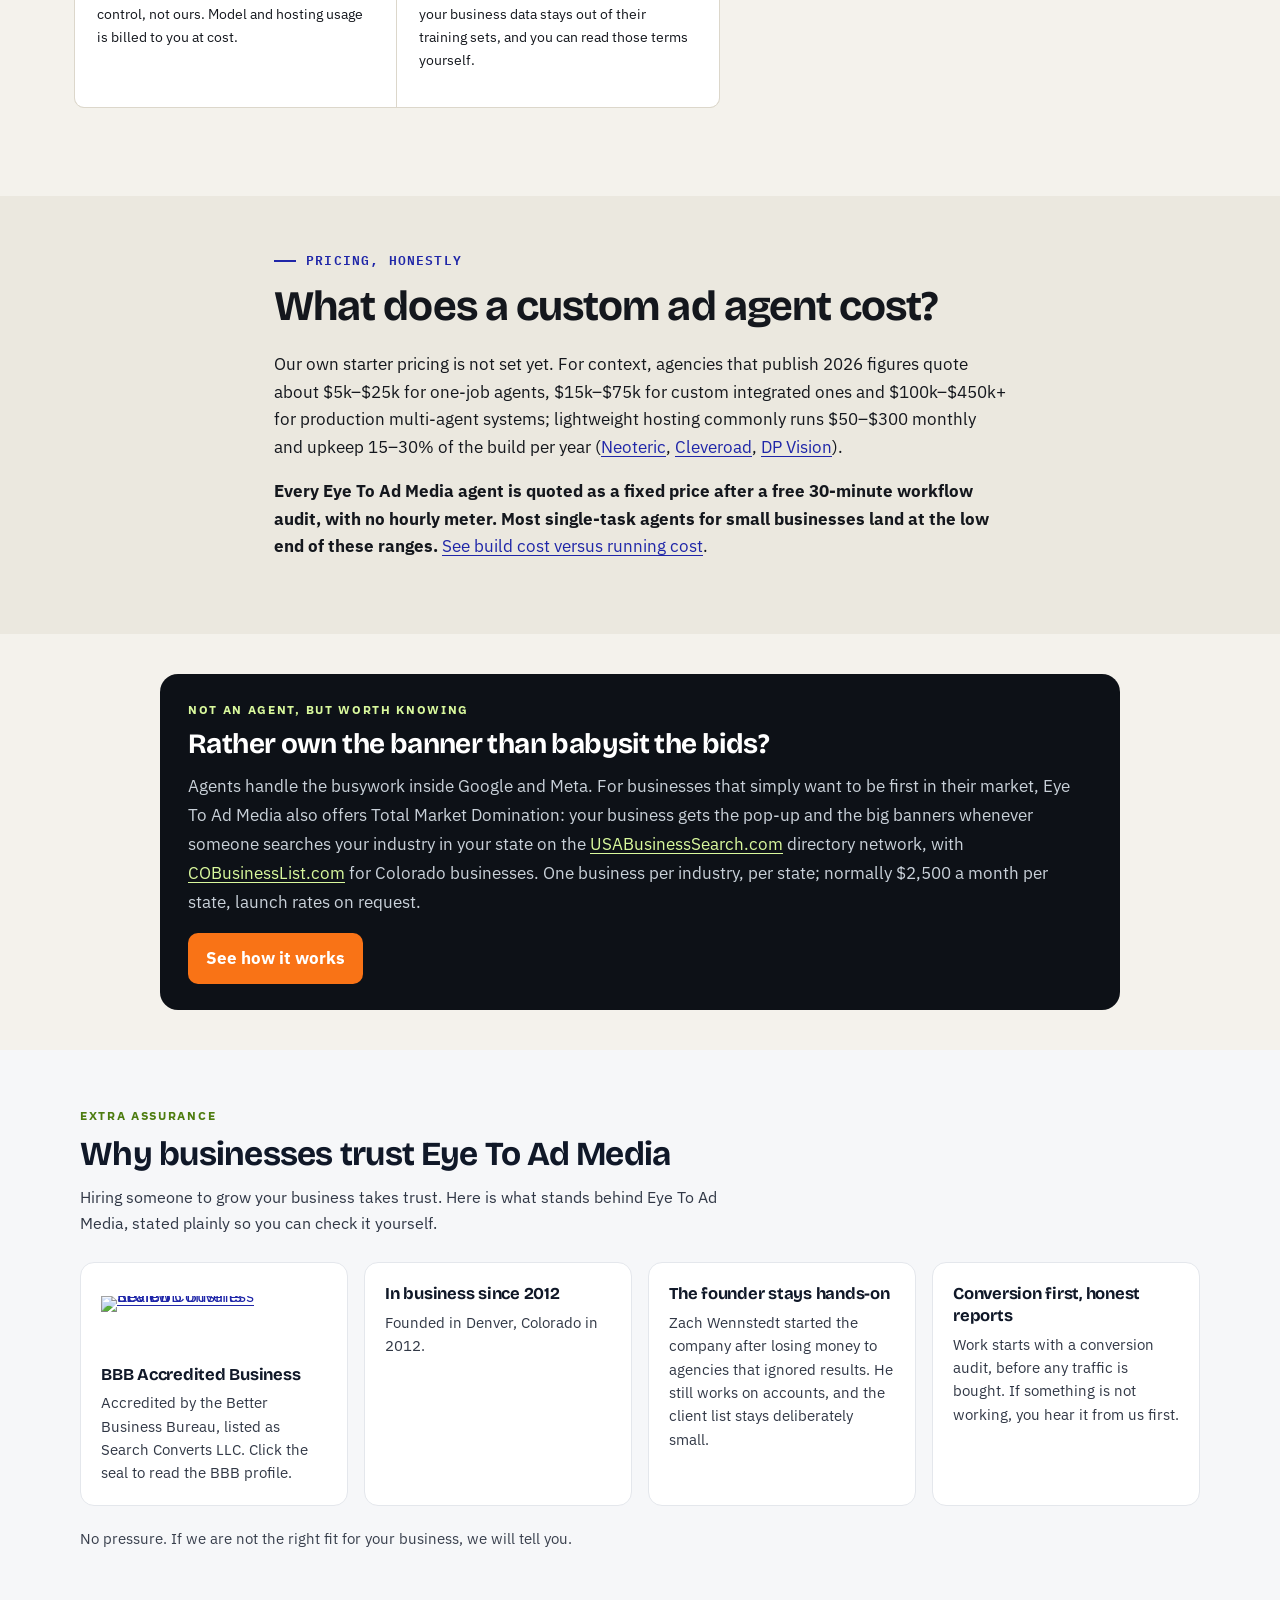
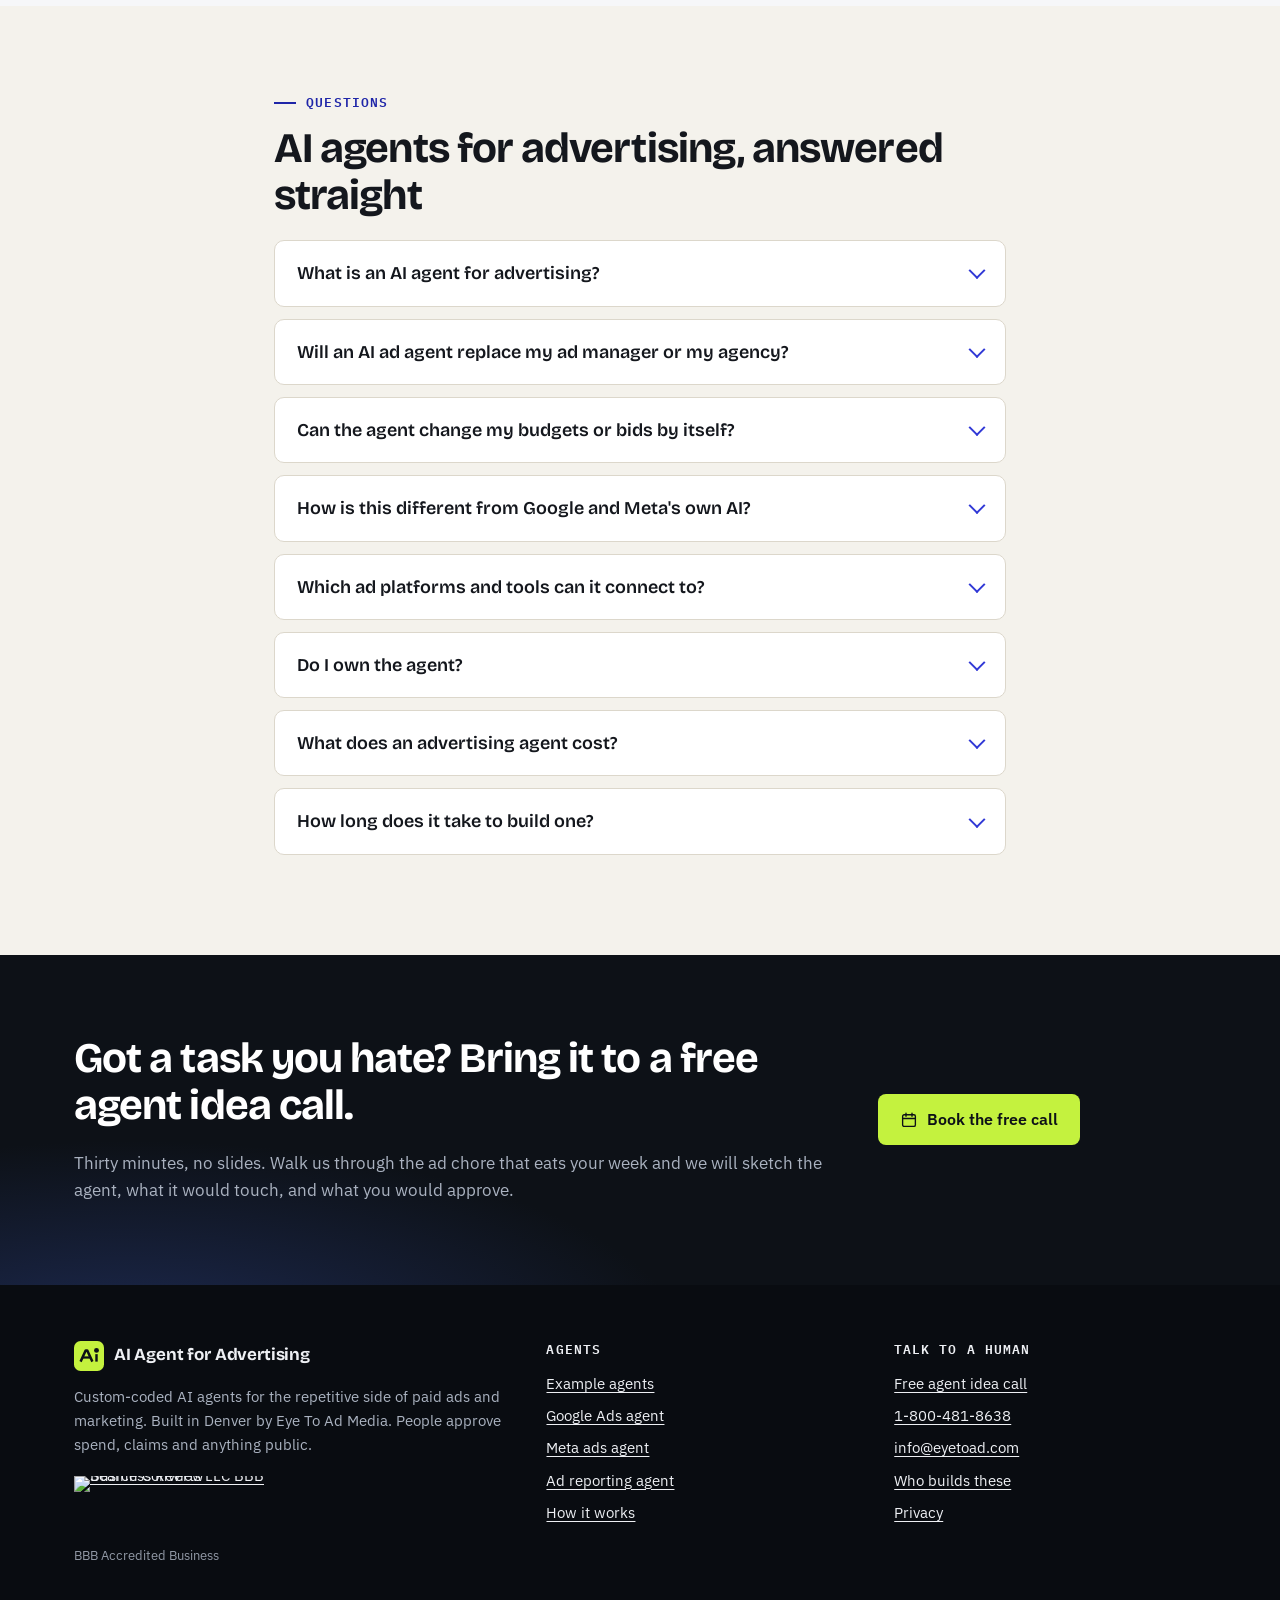
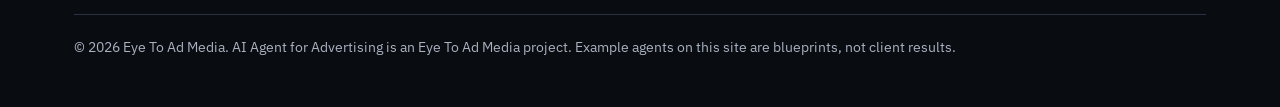
==== commit 08f60c0e: "Trust block: drop street address on sister site (entity separation) Co-Authored-By: Claude Opus 5.5 " ====
--- a/index.html
+++ b/index.html
@@ -347,7 +347,7 @@
 <p class="bv-lead">Hiring someone to grow your business takes trust. Here is what stands behind Eye To Ad Media, stated plainly so you can check it yourself.</p>
 <div class="bv-grid">
 <div class="bv-c"><a class="bv-seal" href="https://www.bbb.org/us/co/denver/profile/advertising-agencies/search-converts-llc-1296-90228702/#sealclick" target="_blank" rel="nofollow noopener" aria-label="Search Converts LLC BBB Business Review (opens BBB profile)"><img src="https://seal-alaskaoregonwesternwashington.bbb.org/seals/blue-seal-200-65-bbb-90228702.png" width="200" height="65" alt="Search Converts LLC BBB Business Review" loading="lazy" decoding="async"></a><h3>BBB Accredited Business</h3><p>Accredited by the Better Business Bureau, listed as Search Converts LLC. Click the seal to read the BBB profile.</p></div>
-<div class="bv-c"><h3>In business since 2012</h3><p>Founded in Denver in 2012 and still run from 1001 Bannock St #660 in the Golden Triangle.</p></div>
+<div class="bv-c"><h3>In business since 2012</h3><p>Founded in Denver, Colorado in 2012.</p></div>
 <div class="bv-c"><h3>The founder stays hands-on</h3><p>Zach Wennstedt started the company after losing money to agencies that ignored results. He still works on accounts, and the client list stays deliberately small.</p></div>
 <div class="bv-c"><h3>Conversion first, honest reports</h3><p>Work starts with a conversion audit, before any traffic is bought. If something is not working, you hear it from us first.</p></div>
 </div>
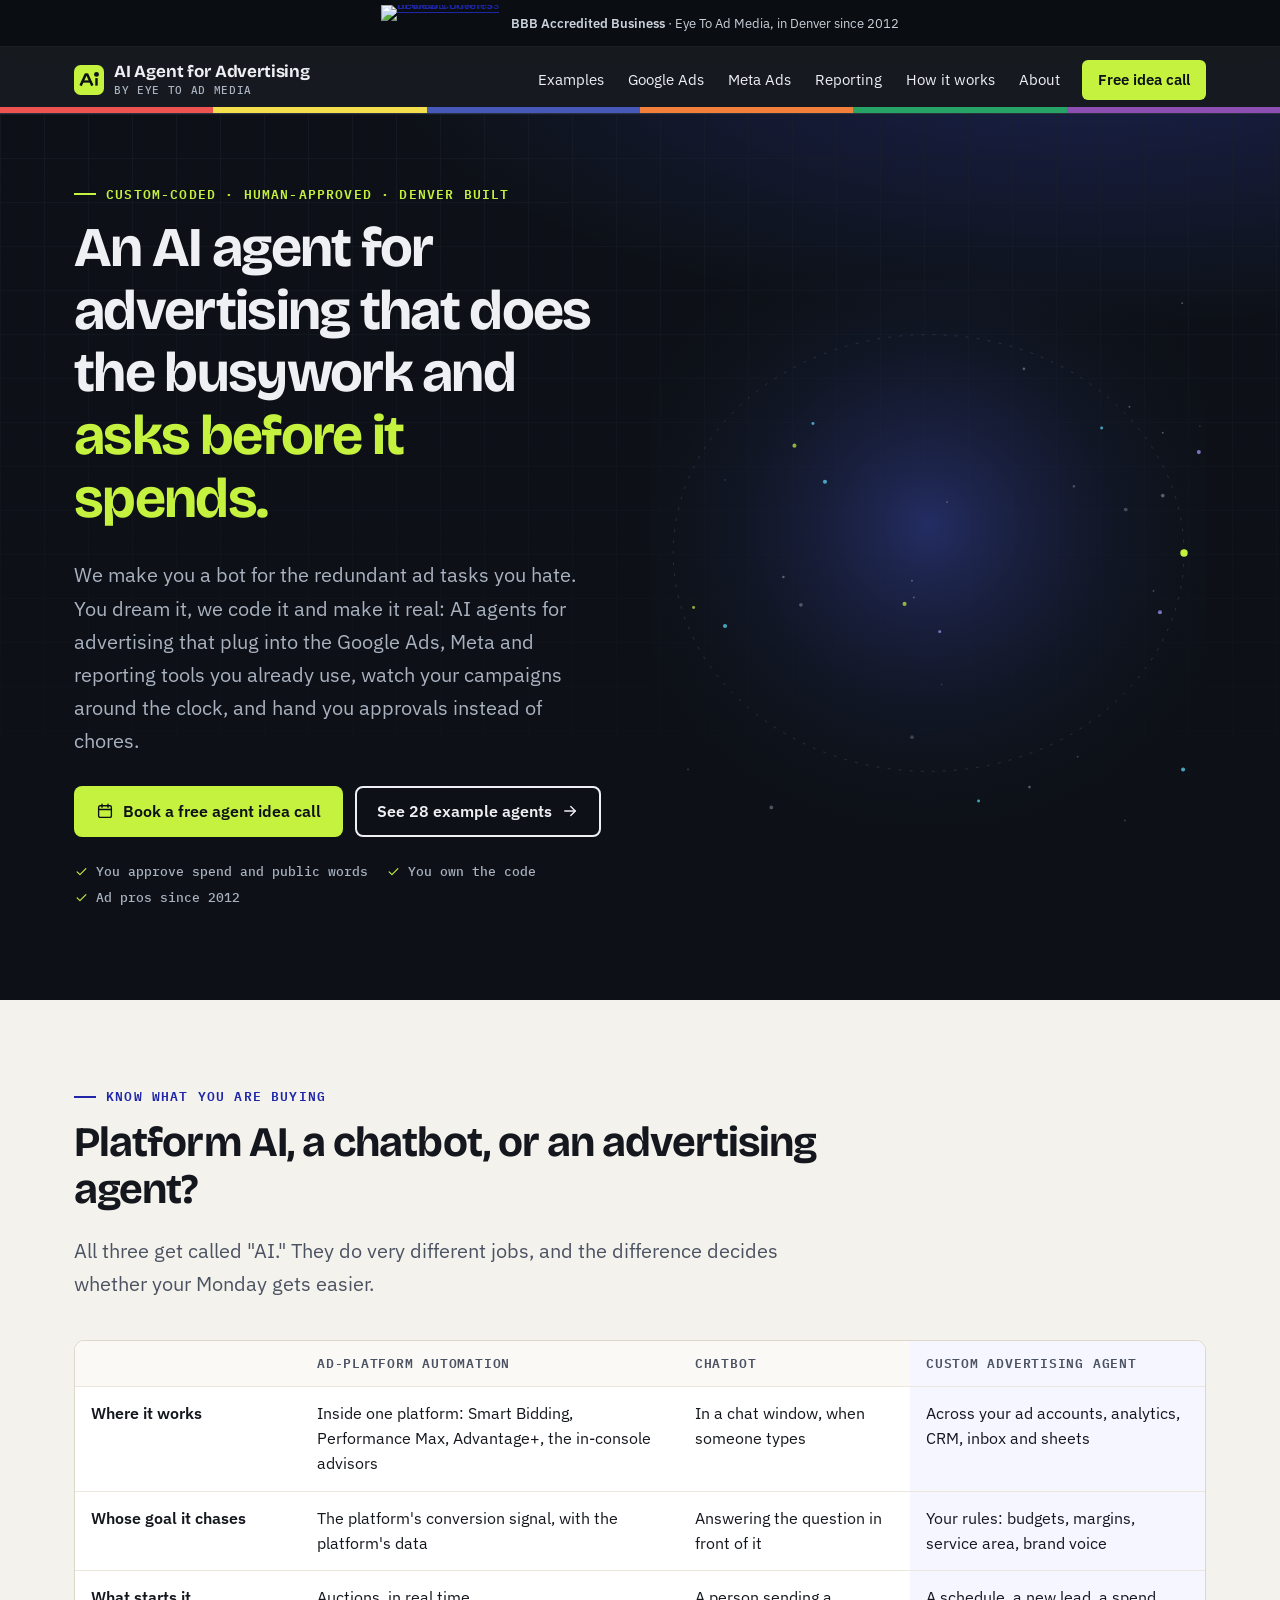
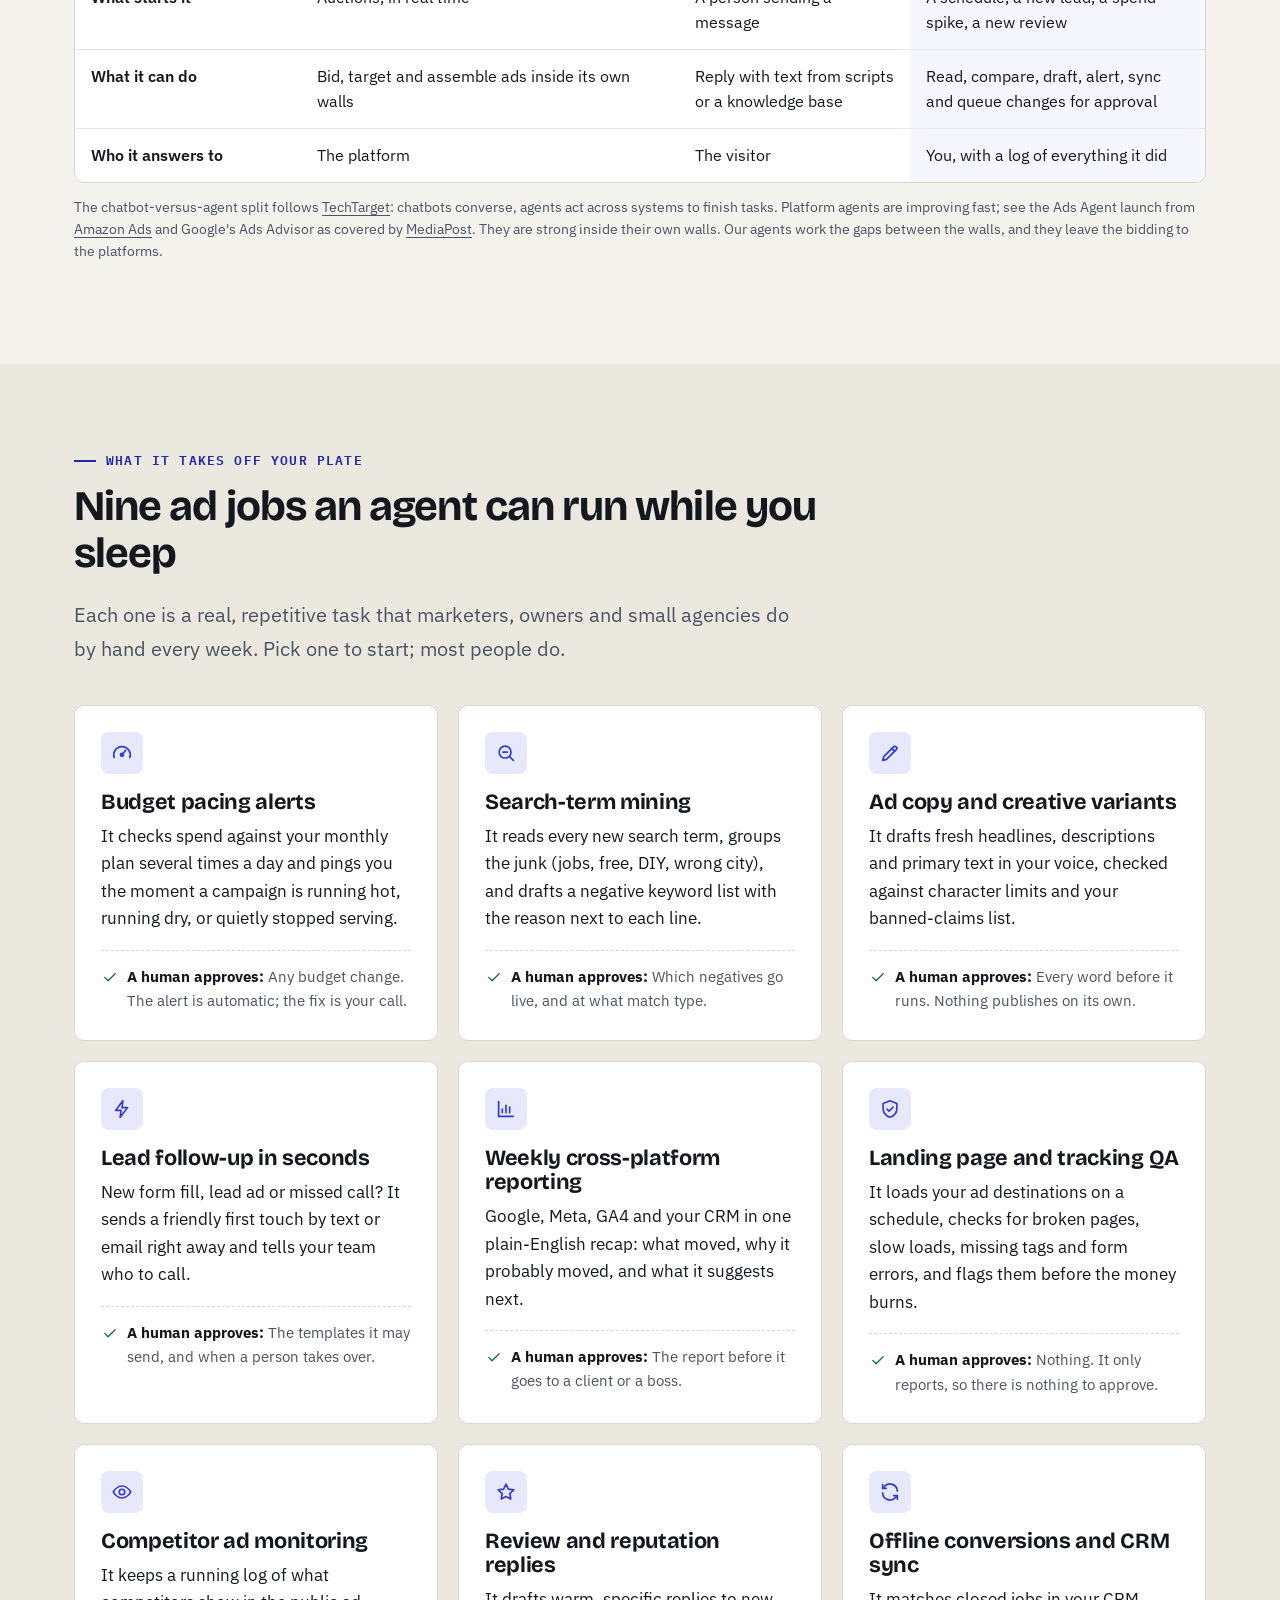
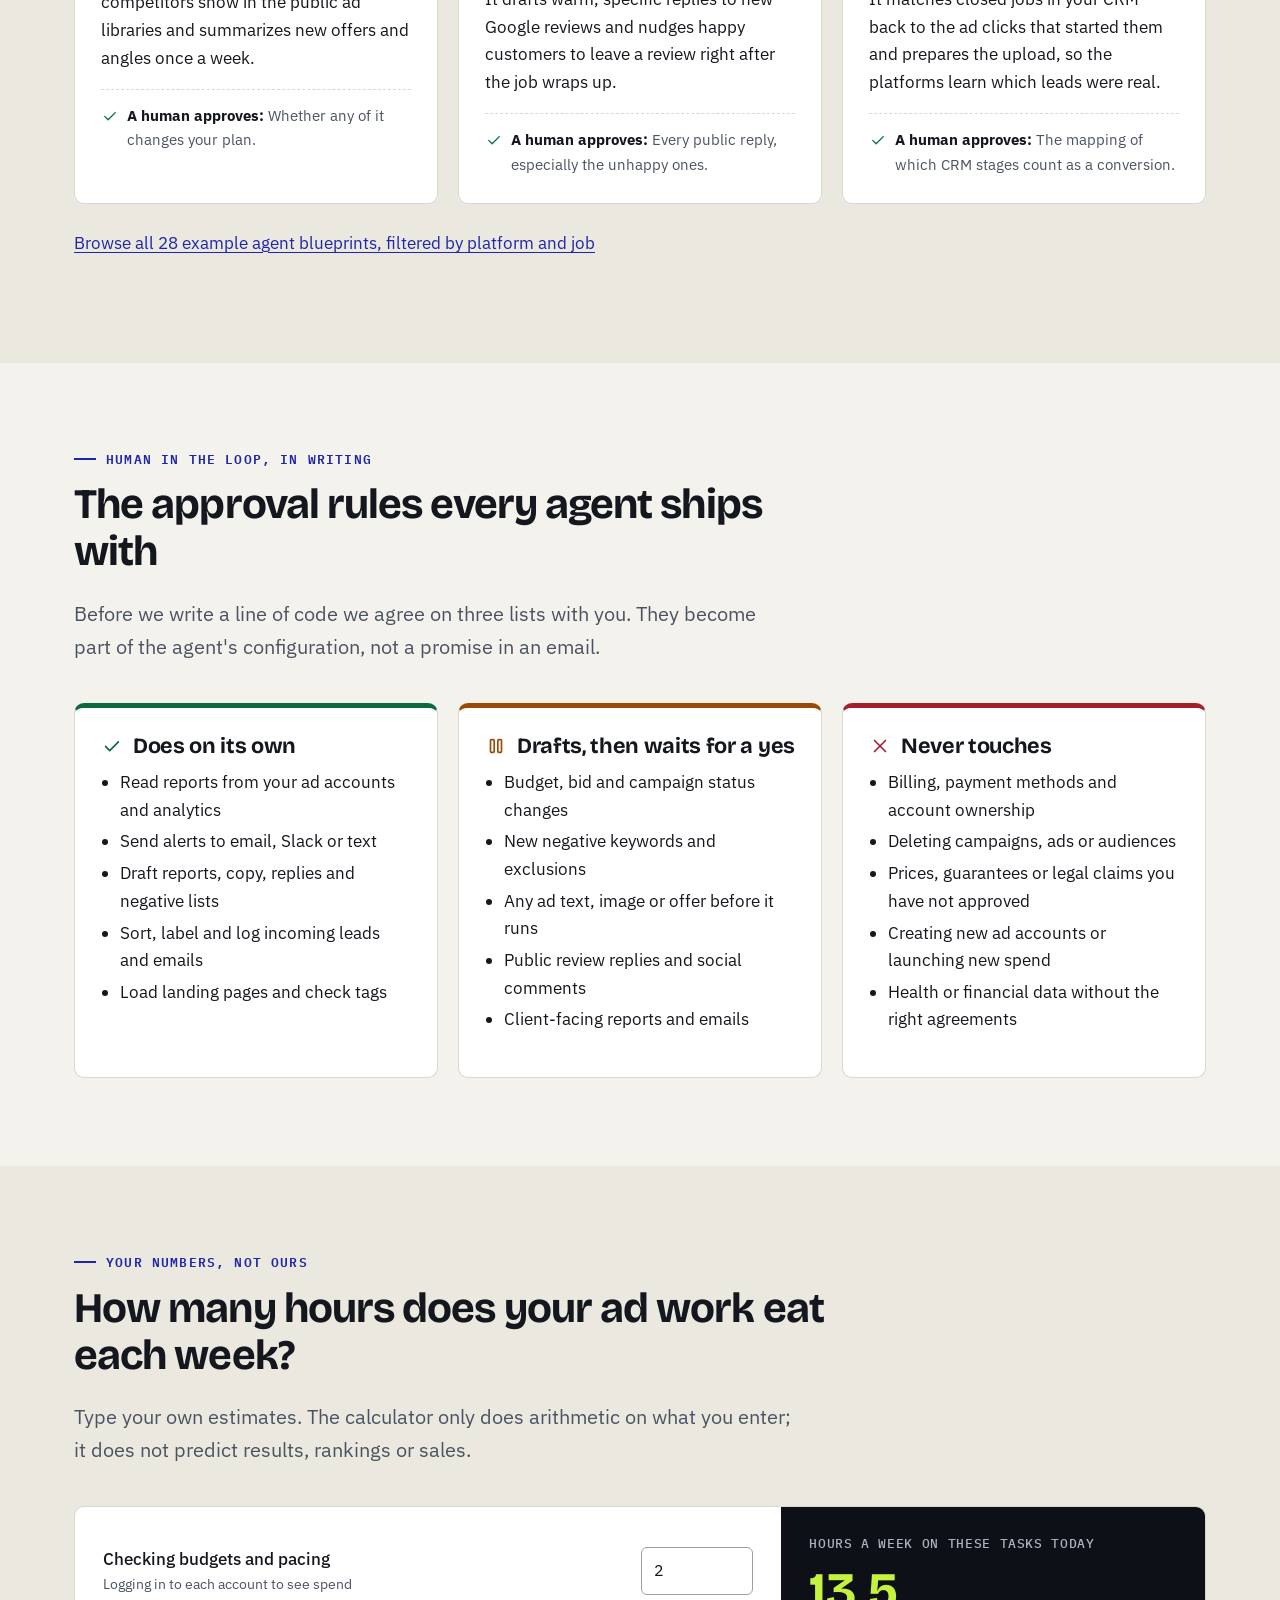
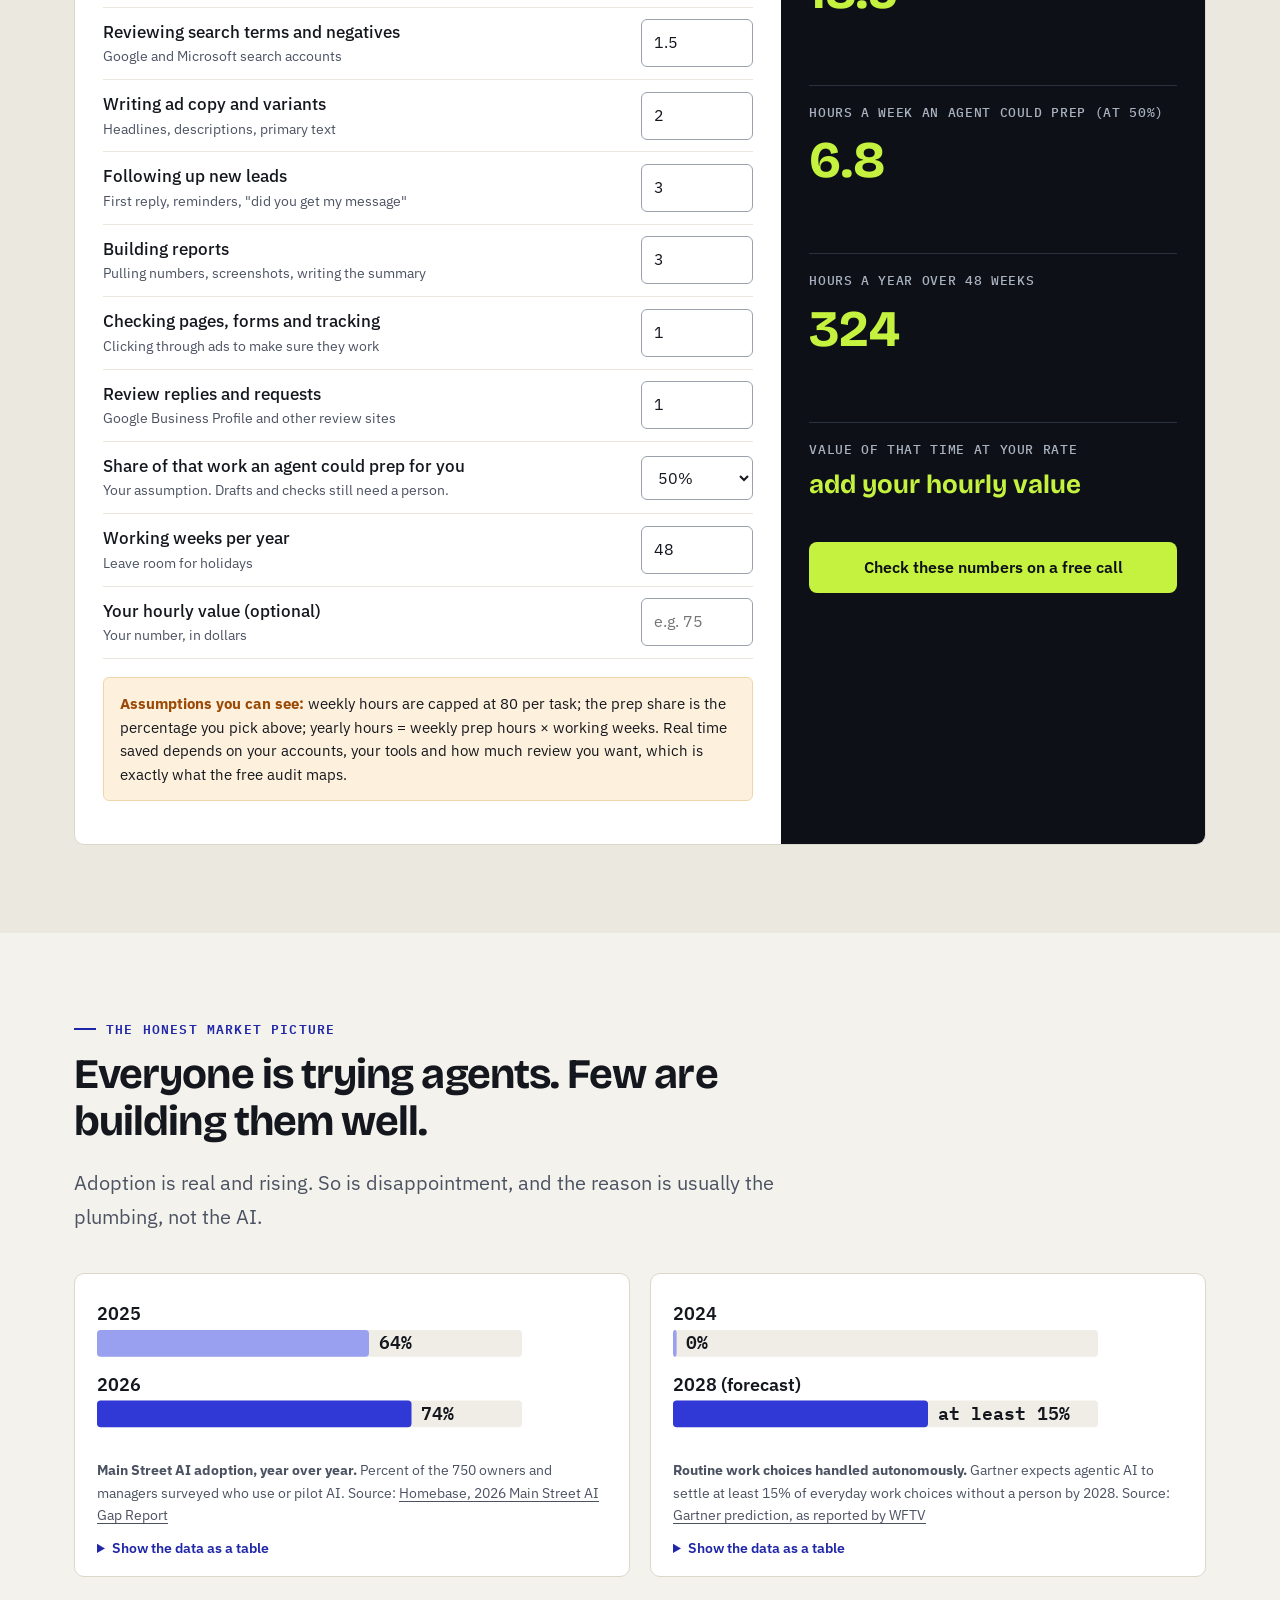
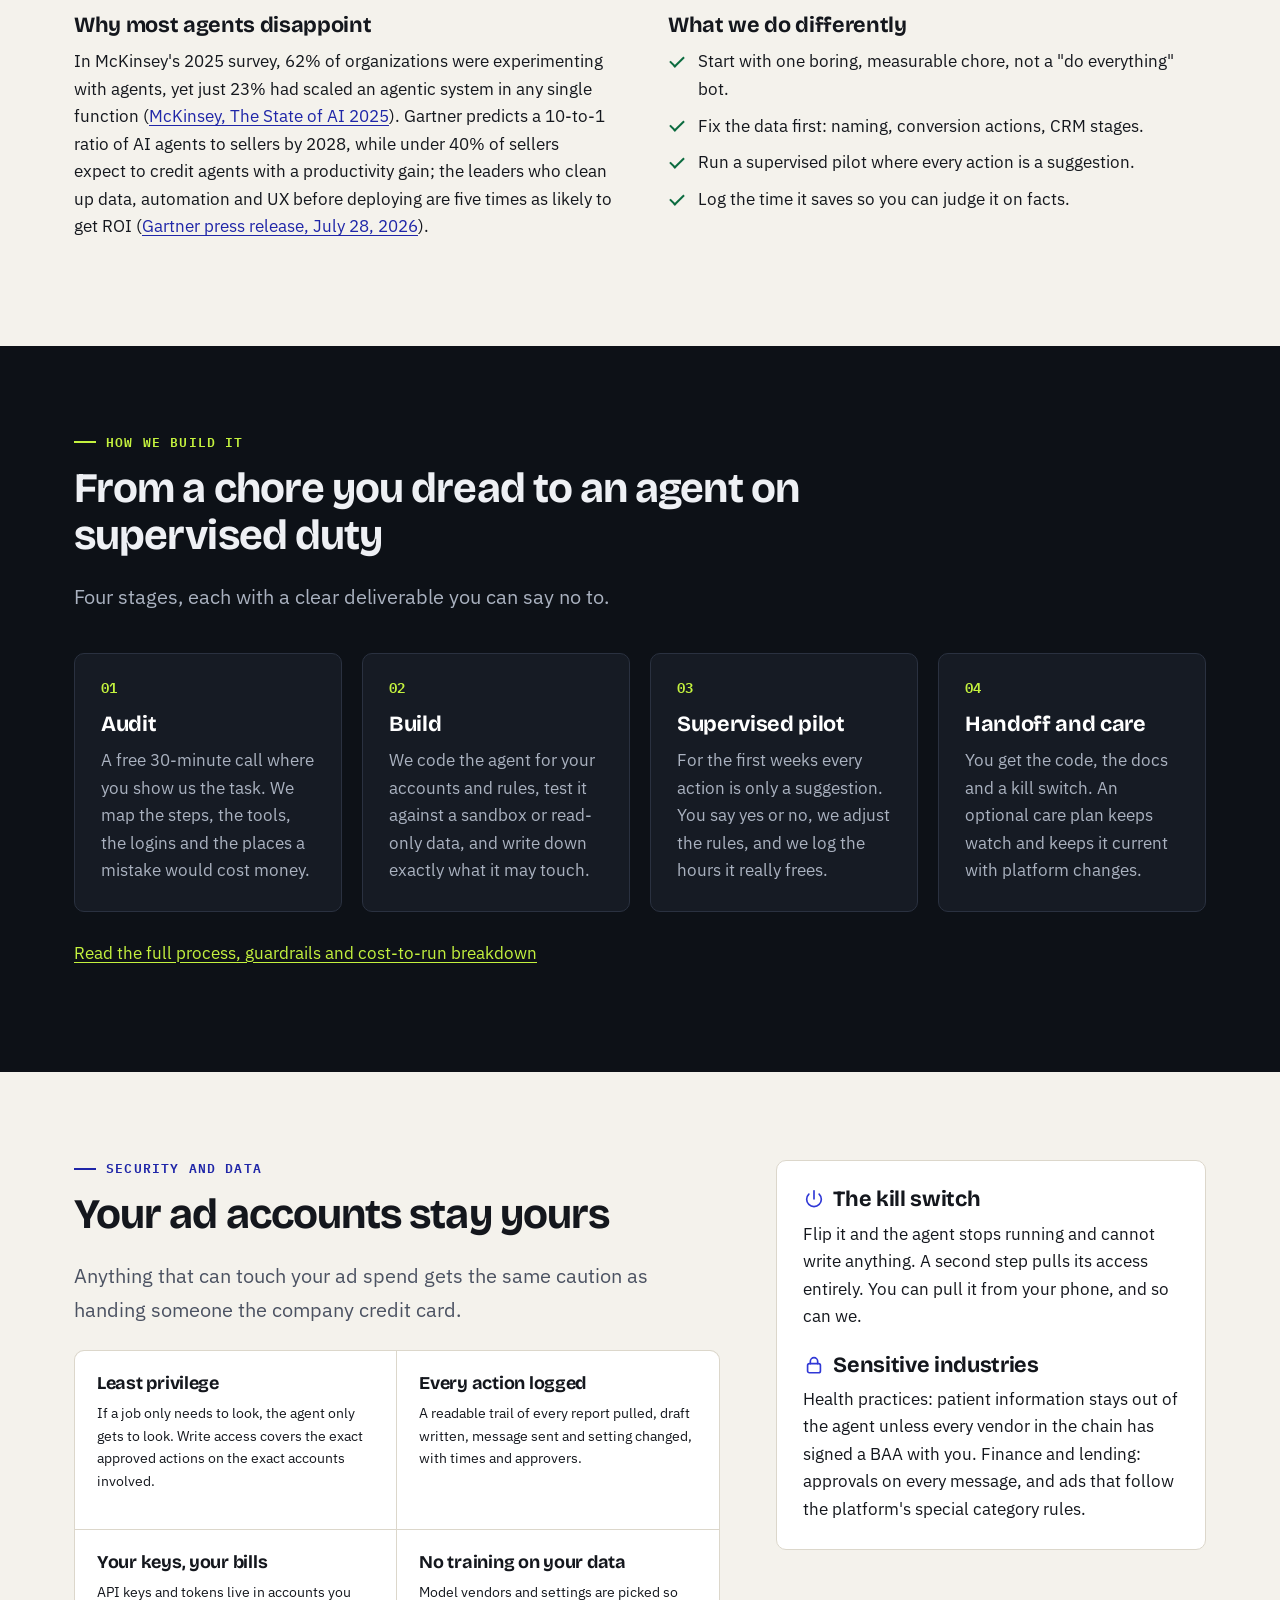
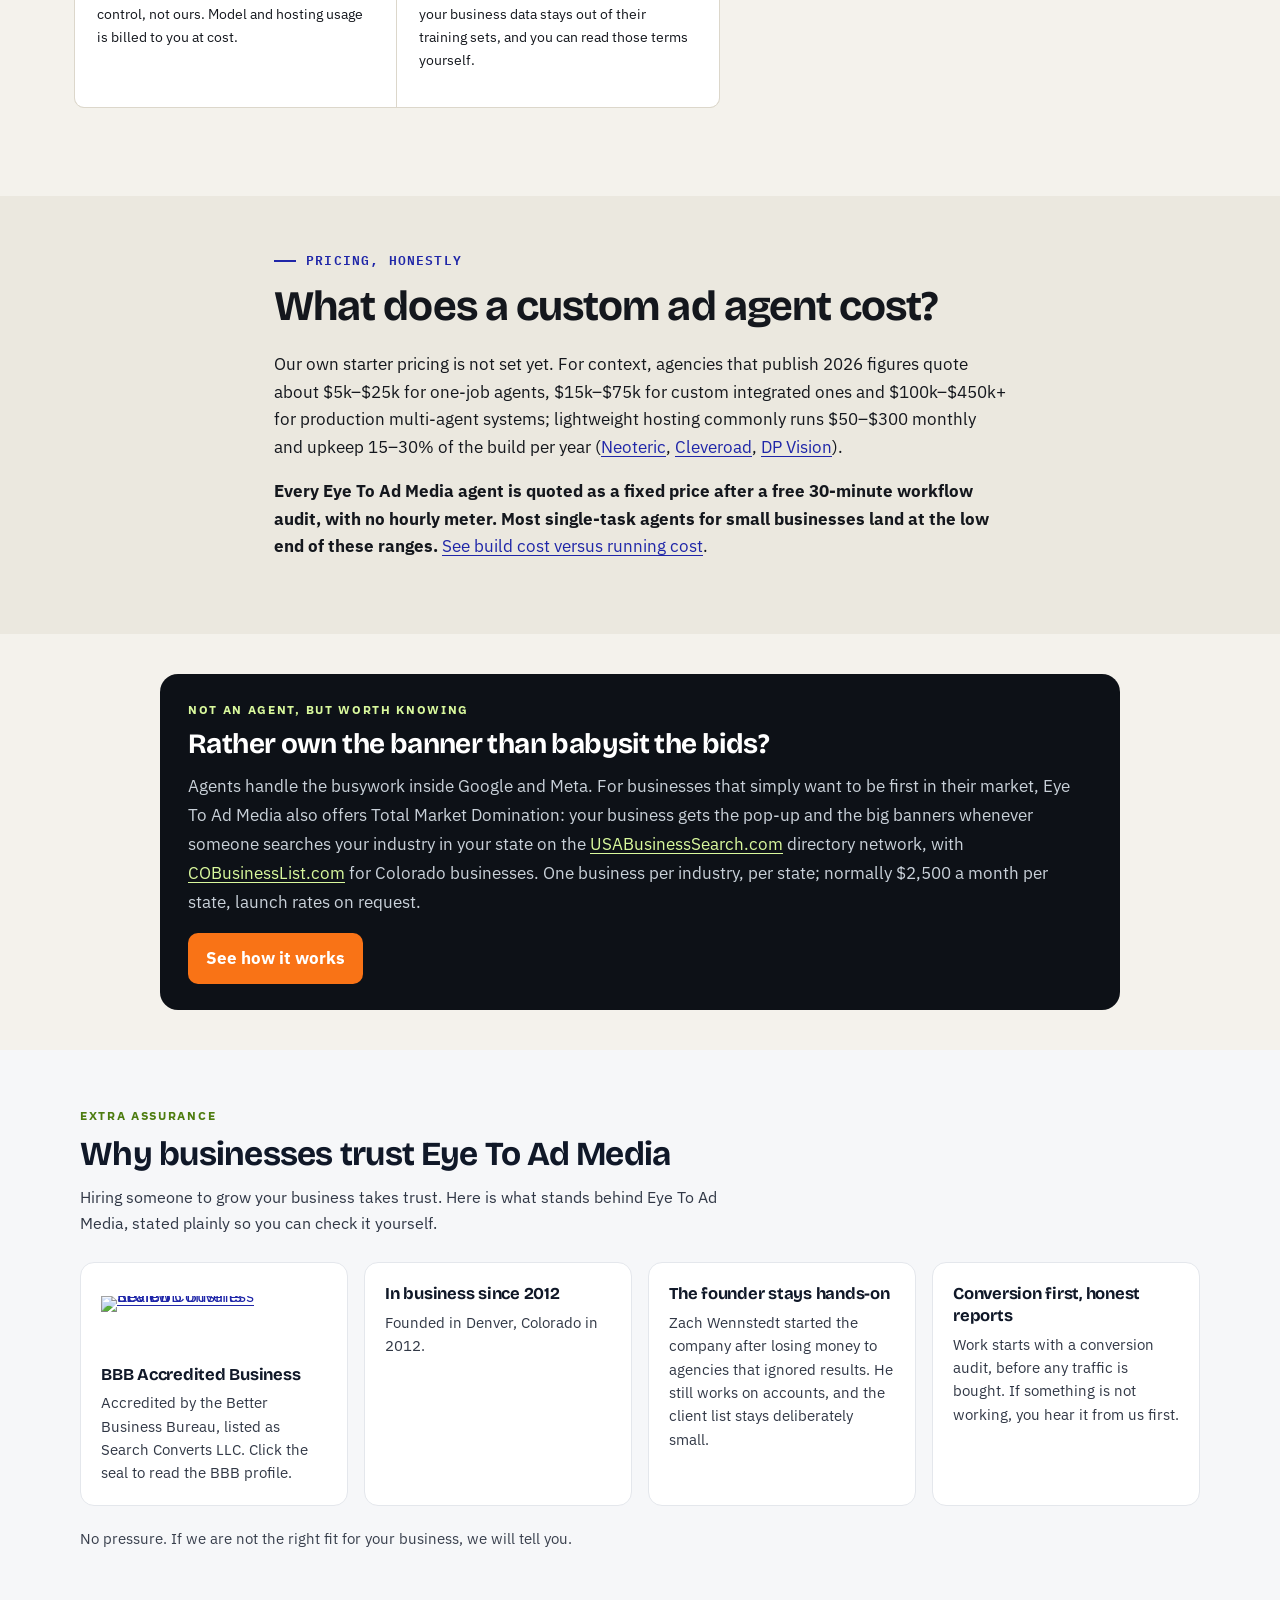
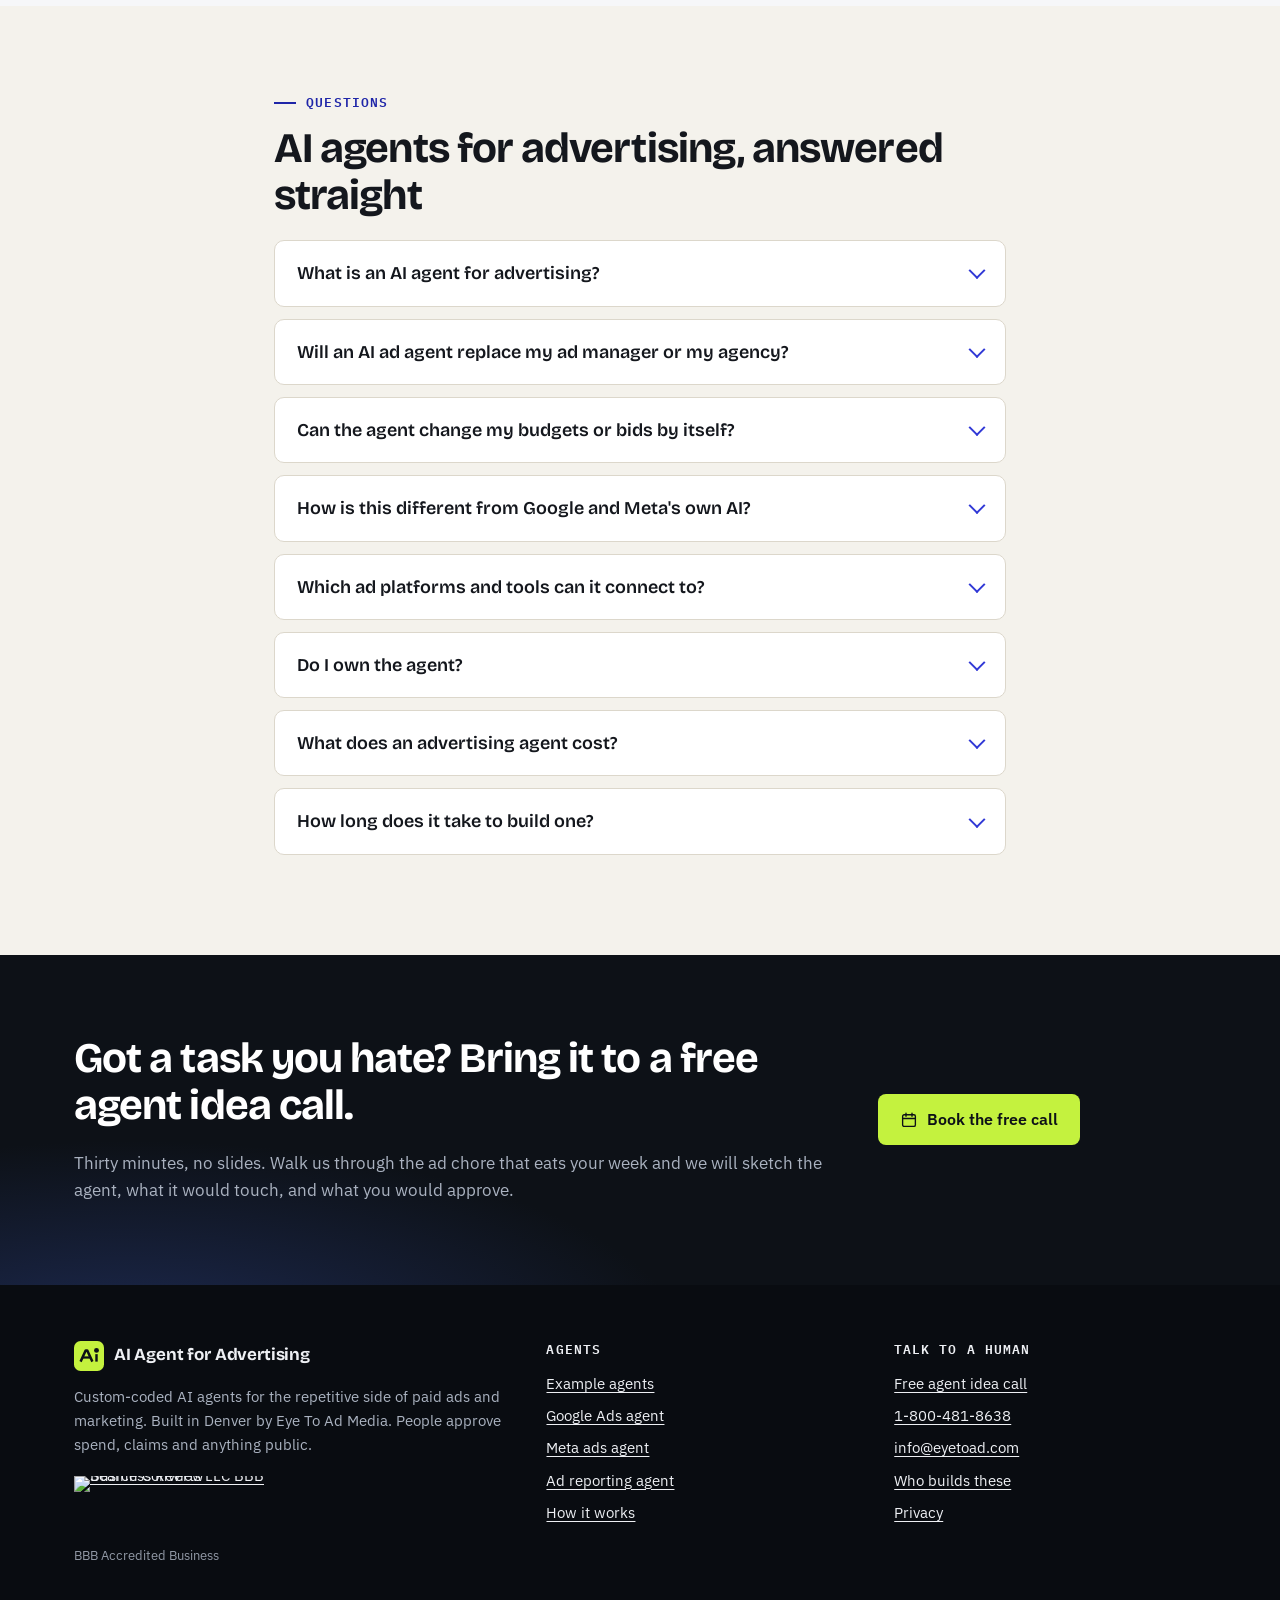
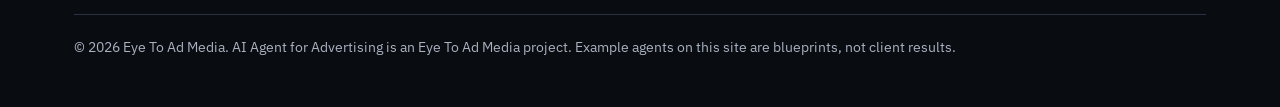
==== commit a6564feb: "Use shared Eye To Ad Media favicon on every page; add Eye To Ad color band to header Co-Authored-By:" ====
--- a/index.html
+++ b/index.html
@@ -8,8 +8,9 @@
 <link rel="canonical" href="https://aiagentforadvertising.com/">
 <meta name="robots" content="index,follow,max-image-preview:large">
 <meta name="theme-color" content="#0d1117">
-<link rel="icon" href="/favicon.svg" type="image/svg+xml">
-<link rel="apple-touch-icon" href="/apple-touch-icon.png">
+<link rel="icon" type="image/png" sizes="32x32" href="/eye-to-ad-media-favicon-32.png">
+<link rel="icon" href="/favicon.ico" sizes="any">
+<link rel="apple-touch-icon" sizes="180x180" href="/eye-to-ad-media-apple-touch-icon.png">
 <meta property="og:type" content="website">
 <meta property="og:site_name" content="AI Agent for Advertising">
 <meta property="og:title" content="AI Agent for Advertising | Custom Ad Agents You Approve">
@@ -92,6 +93,7 @@
 </style>
 <script type="application/ld+json">{"@context": "https://schema.org", "@graph": [{"@type": "Organization", "@id": "https://aiagentforadvertising.com/#organization", "name": "AI Agent for Advertising", "url": "https://aiagentforadvertising.com/", "logo": {"@type": "ImageObject", "url": "https://aiagentforadvertising.com/apple-touch-icon.png", "width": 180, "height": 180}, "image": "https://aiagentforadvertising.com/og.png", "description": "Custom-coded AI agents for advertising and marketing work: budget pacing, search-term mining, ad copy drafts, lead follow-up and reporting, with human approval on spend and anything public.", "founder": {"@type": "Person", "name": "Zach Wennstedt"}, "parentOrganization": {"@id": "https://eyetoad.com/#organization", "name": "Eye To Ad Media", "url": "https://eyetoad.com/"}, "areaServed": {"@type": "Country", "name": "United States"}, "knowsAbout": ["AI agents for advertising", "Google Ads", "Meta ads", "PPC reporting", "marketing automation", "human-in-the-loop AI"]}, {"@type": "WebSite", "@id": "https://aiagentforadvertising.com/#website", "url": "https://aiagentforadvertising.com/", "name": "AI Agent for Advertising", "publisher": {"@id": "https://aiagentforadvertising.com/#organization"}, "inLanguage": "en-US"}, {"@type": "WebPage", "@id": "https://aiagentforadvertising.com/#webpage", "url": "https://aiagentforadvertising.com/", "name": "AI Agent for Advertising | Custom Ad Agents You Approve", "description": "A custom AI agent for advertising that watches Google and Meta campaigns, drafts the fixes and reports, and waits for your OK on spend. Free idea call.", "isPartOf": {"@id": "https://aiagentforadvertising.com/#website"}, "about": {"@id": "https://aiagentforadvertising.com/#organization"}, "inLanguage": "en-US", "primaryImageOfPage": {"@type": "ImageObject", "url": "https://aiagentforadvertising.com/og.png"}}, {"@type": "Service", "@id": "https://aiagentforadvertising.com/#service", "name": "AI agents for advertising", "serviceType": "Custom AI agent development for advertising and marketing operations", "description": "Custom-coded AI agents that monitor ad campaigns, draft changes, follow up leads and write reports, with human approval on spend and public content.", "provider": {"@id": "https://aiagentforadvertising.com/#organization"}, "areaServed": {"@type": "Country", "name": "United States"}, "url": "https://aiagentforadvertising.com/"}, {"@type": "FAQPage", "mainEntity": [{"@type": "Question", "name": "What is an AI agent for advertising?", "acceptedAnswer": {"@type": "Answer", "text": "It is software that does a repeatable piece of ad work for you on a schedule or a trigger: it reads data from your ad accounts and tools, decides what needs attention using rules and a language model, and then either does a safe task itself (like sending an alert or drafting a report) or puts a suggested change in front of a person for approval."}}, {"@type": "Question", "name": "Will an AI ad agent replace my ad manager or my agency?", "acceptedAnswer": {"@type": "Answer", "text": "No. We turn down projects that aim for that. The agent takes the clicking, copying and checking off a person's plate so they can spend their hours on strategy, offers and talking to customers. People still own the decisions that cost money or speak for the brand."}}, {"@type": "Question", "name": "Can the agent change my budgets or bids by itself?", "acceptedAnswer": {"@type": "Answer", "text": "Only if you explicitly allow it, and by default we do not. Our agents suggest budget, bid and status changes and wait for a yes. If you later want small, capped actions to run on their own (for example pausing an ad that points to a broken page), we set that limit in writing and log every action."}}, {"@type": "Question", "name": "How is this different from Google and Meta's own AI?", "acceptedAnswer": {"@type": "Answer", "text": "Platform AI such as Smart Bidding, Performance Max, Advantage+ and the new in-console advisors works inside one platform toward that platform's view of results. A custom agent works across your accounts, your CRM, your inbox and your spreadsheets, follows your business rules, and does the chores around the campaigns that the platforms do not touch."}}, {"@type": "Question", "name": "Which ad platforms and tools can it connect to?", "acceptedAnswer": {"@type": "Answer", "text": "Most builds start with Google Ads, Meta (Facebook and Instagram), Google Analytics 4 and Google Search Console, plus the tools around them: Gmail or Outlook, Google Sheets or Excel, HubSpot, GoHighLevel, Slack, Twilio for texts, Calendly, Google Business Profile, Shopify and WordPress. If it has an official API or a reliable export, we can usually work with it."}}, {"@type": "Question", "name": "Do I own the agent?", "acceptedAnswer": {"@type": "Answer", "text": "Yes. The code, the prompts, the rules and the documentation are yours, the API keys sit in accounts you control, and the usage bills go to you at cost. If you ever part ways with us, the agent keeps working and any developer can maintain it."}}, {"@type": "Question", "name": "What does an advertising agent cost?", "acceptedAnswer": {"@type": "Answer", "text": "Our public price list is not set yet. The pricing section above shows the published 2026 market ranges. We quote each build as one fixed number once we have seen the workflow on a free audit call, and small one-job agents usually sit near the bottom of the market range."}}, {"@type": "Question", "name": "How long does it take to build one?", "acceptedAnswer": {"@type": "Answer", "text": "It depends on how many systems it touches and how fast we can get access approved. A single-job agent that reads one ad account and sends alerts is a short build. Anything that writes to an ad account adds API access approval and a supervised pilot before it goes fully live. We give you a dated plan after the audit."}}]}]}</script>
 <style id="bbbx-css">.bbbx-f{margin:18px 0 6px;display:flex;flex-direction:column;align-items:flex-start;gap:6px}.bbbx-f a{display:inline-block;line-height:0;border:0;padding:0;background:none}.bbbx-f img{width:200px;max-width:100%;height:auto;display:block;margin:0}.bbbx-f span{font-size:13px;line-height:1.35;opacity:.85}.bbbx-form{grid-column:1/-1;flex:1 0 100%;width:100%;box-sizing:border-box;display:flex;align-items:center;justify-content:center;gap:10px;flex-wrap:wrap;margin:14px 0 0;padding:0;font-size:13px;line-height:1.35;text-align:left}.bbbx-form a{display:inline-block;line-height:0;border:0;padding:0;background:none;box-shadow:none}.bbbx-form img{width:150px;height:auto;max-width:100%;display:block;margin:0}.bbbx-form span{opacity:.85;max-width:240px;text-align:center}.bbbx-strip{background:var(--bx-bg,#fff);color:var(--bx-fg,#1f2937);border-bottom:1px solid var(--bx-line,rgba(0,0,0,.08));font-size:13px;line-height:1.3;box-sizing:border-box}.bbbx-strip .bbbx-in{max-width:1240px;margin:0 auto;padding:5px 16px;display:flex;align-items:center;justify-content:center;gap:12px;flex-wrap:nowrap;min-height:46px;box-sizing:border-box}.bbbx-strip{height:47px;overflow:hidden}.bbbx-strip a{display:inline-block;line-height:0;flex:none}.bbbx-strip img{width:118px;height:auto;display:block}.bbbx-strip b{font-weight:600}@media(max-width:520px){.bbbx-strip .bbbx-in{gap:10px;padding:4px 12px}.bbbx-strip .bbbx-x{display:none}.bbbx-strip img{width:108px}}:root{--bx-bg:#0a0d12;--bx-fg:#c9d1d9;--bx-line:rgba(255,255,255,.07);--bv-bg:#f6f7f9;--bv-acc:#4d7c0f}.bbbx-v{padding:56px 16px;background:var(--bv-bg,#f8fafc);color:var(--bv-fg,#101828)}.bbbx-v .bv-in{max-width:1120px;margin:0 auto}.bbbx-v .bv-k{font-size:12px;letter-spacing:.14em;text-transform:uppercase;font-weight:700;color:var(--bv-acc,#c2410c);margin:0 0 8px}.bbbx-v h2{font-size:clamp(1.5rem,3vw,2.1rem);line-height:1.2;margin:0 0 10px;color:inherit;text-align:left}.bbbx-v .bv-lead{max-width:680px;margin:0 0 26px;opacity:.86;line-height:1.6;font-size:1.02rem}.bbbx-v .bv-grid{display:grid;grid-template-columns:repeat(4,minmax(0,1fr));gap:16px}.bbbx-v .bv-c{background:var(--bv-card,#fff);border:1px solid var(--bv-line,#e4e7ec);border-radius:14px;padding:20px;text-align:left}.bbbx-v .bv-c h3{font-size:1.04rem;line-height:1.3;margin:0 0 6px;color:inherit}.bbbx-v .bv-c p{margin:0;font-size:.94rem;line-height:1.55;opacity:.86}.bbbx-v .bv-seal{display:inline-block;line-height:0;margin:0 0 12px;border:0;background:none}.bbbx-v .bv-seal img{width:170px;max-width:100%;height:auto;display:block}.bbbx-v .bv-note{margin:20px 0 0;font-size:.96rem;opacity:.82}@media(max-width:960px){.bbbx-v .bv-grid{grid-template-columns:repeat(2,minmax(0,1fr))}}@media(max-width:560px){.bbbx-v{padding:40px 16px}.bbbx-v .bv-grid{grid-template-columns:1fr}}</style>
+<style id="eta-cband-css">.eta-cband{position:absolute;left:0;right:0;bottom:0;height:6px;display:flex;pointer-events:none;z-index:1}.eta-cband span{flex:1}</style>
 </head>
 <body>
 <a class="skip" href="#main">Skip to content</a>
@@ -100,7 +102,7 @@
 <a class="brand" href="/" aria-label="AI Agent for Advertising home"><svg viewBox="0 0 32 32" aria-hidden="true" focusable="false"><rect width="32" height="32" rx="7" fill="#c4f23e"/><path d="M7 22l5.5-12h1.6L19.6 22" fill="none" stroke="#0d1117" stroke-width="2.6" stroke-linejoin="round"/><path d="M9.6 17.6h7.4" stroke="#0d1117" stroke-width="2.4"/><circle cx="24" cy="10" r="2.6" fill="#0d1117"/><path d="M24 14v8" stroke="#0d1117" stroke-width="2.6"/></svg><span>AI Agent for Advertising<small>by Eye To Ad Media</small></span></a>
 <nav class="nav" aria-label="Main"><a href="/examples/">Examples</a><a href="/google-ads-agent/">Google Ads</a><a href="/meta-ads-agent/">Meta Ads</a><a href="/ad-reporting-agent/">Reporting</a><a href="/how-it-works/">How it works</a><a href="/about/">About</a><a class="btn btn-lime" href="/contact/">Free idea call</a></nav>
 <details class="menu"><summary aria-label="Open menu"><svg viewBox="0 0 24 24" fill="none" stroke="currentColor" stroke-width="1.8" stroke-linecap="round" stroke-linejoin="round" aria-hidden="true" focusable="false"><path d="M4 7h16M4 12h16M4 17h16"/></svg>Menu</summary><nav aria-label="Mobile"><a href="/examples/">Examples</a><a href="/google-ads-agent/">Google Ads</a><a href="/meta-ads-agent/">Meta Ads</a><a href="/ad-reporting-agent/">Reporting</a><a href="/how-it-works/">How it works</a><a href="/about/">About</a><a class="btn btn-lime" href="/contact/">Free idea call</a></nav></details>
-</div></header>
+</div><div class="eta-cband" aria-hidden="true"><span style="background:#EF5350"></span><span style="background:#F5DF4D"></span><span style="background:#4658B8"></span><span style="background:#F2803A"></span><span style="background:#27A366"></span><span style="background:#8E4FB5"></span></div></header>
 <main id="main">
 
 <section class="hero dark" aria-labelledby="h1">
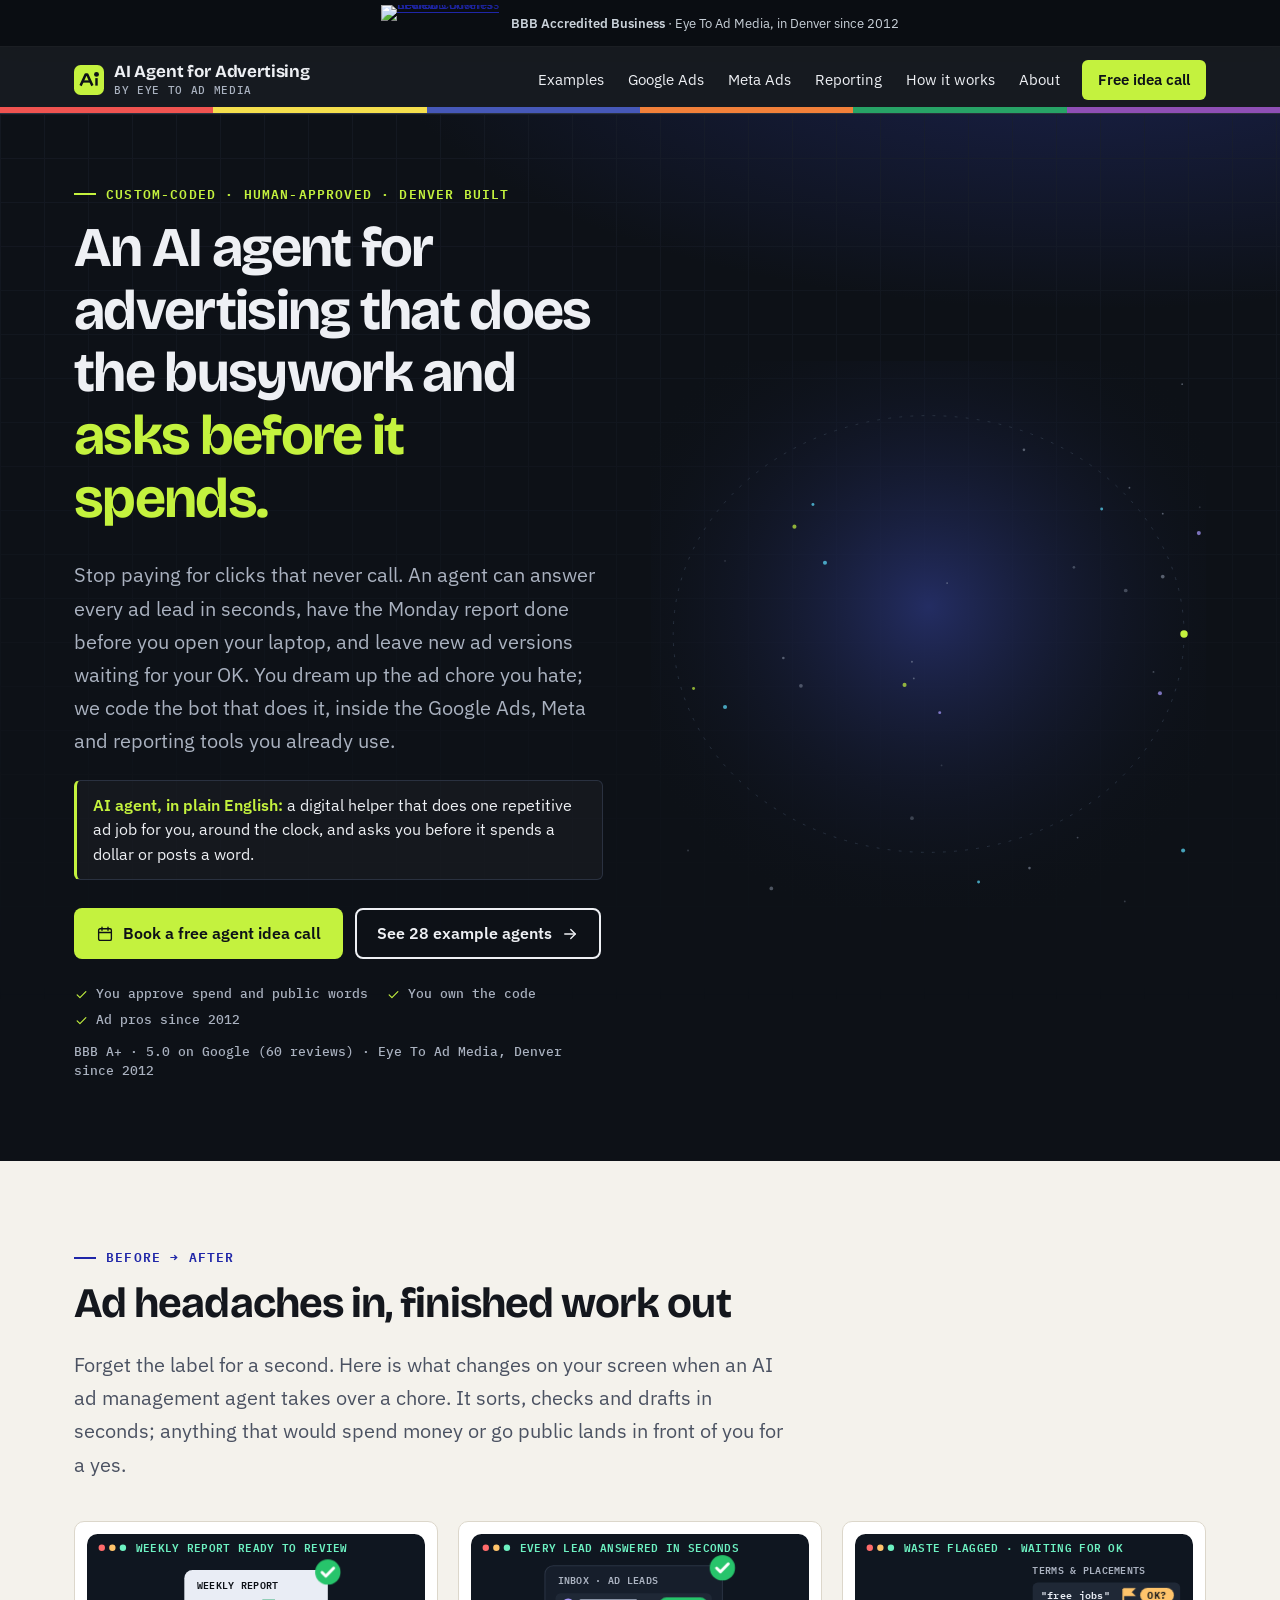
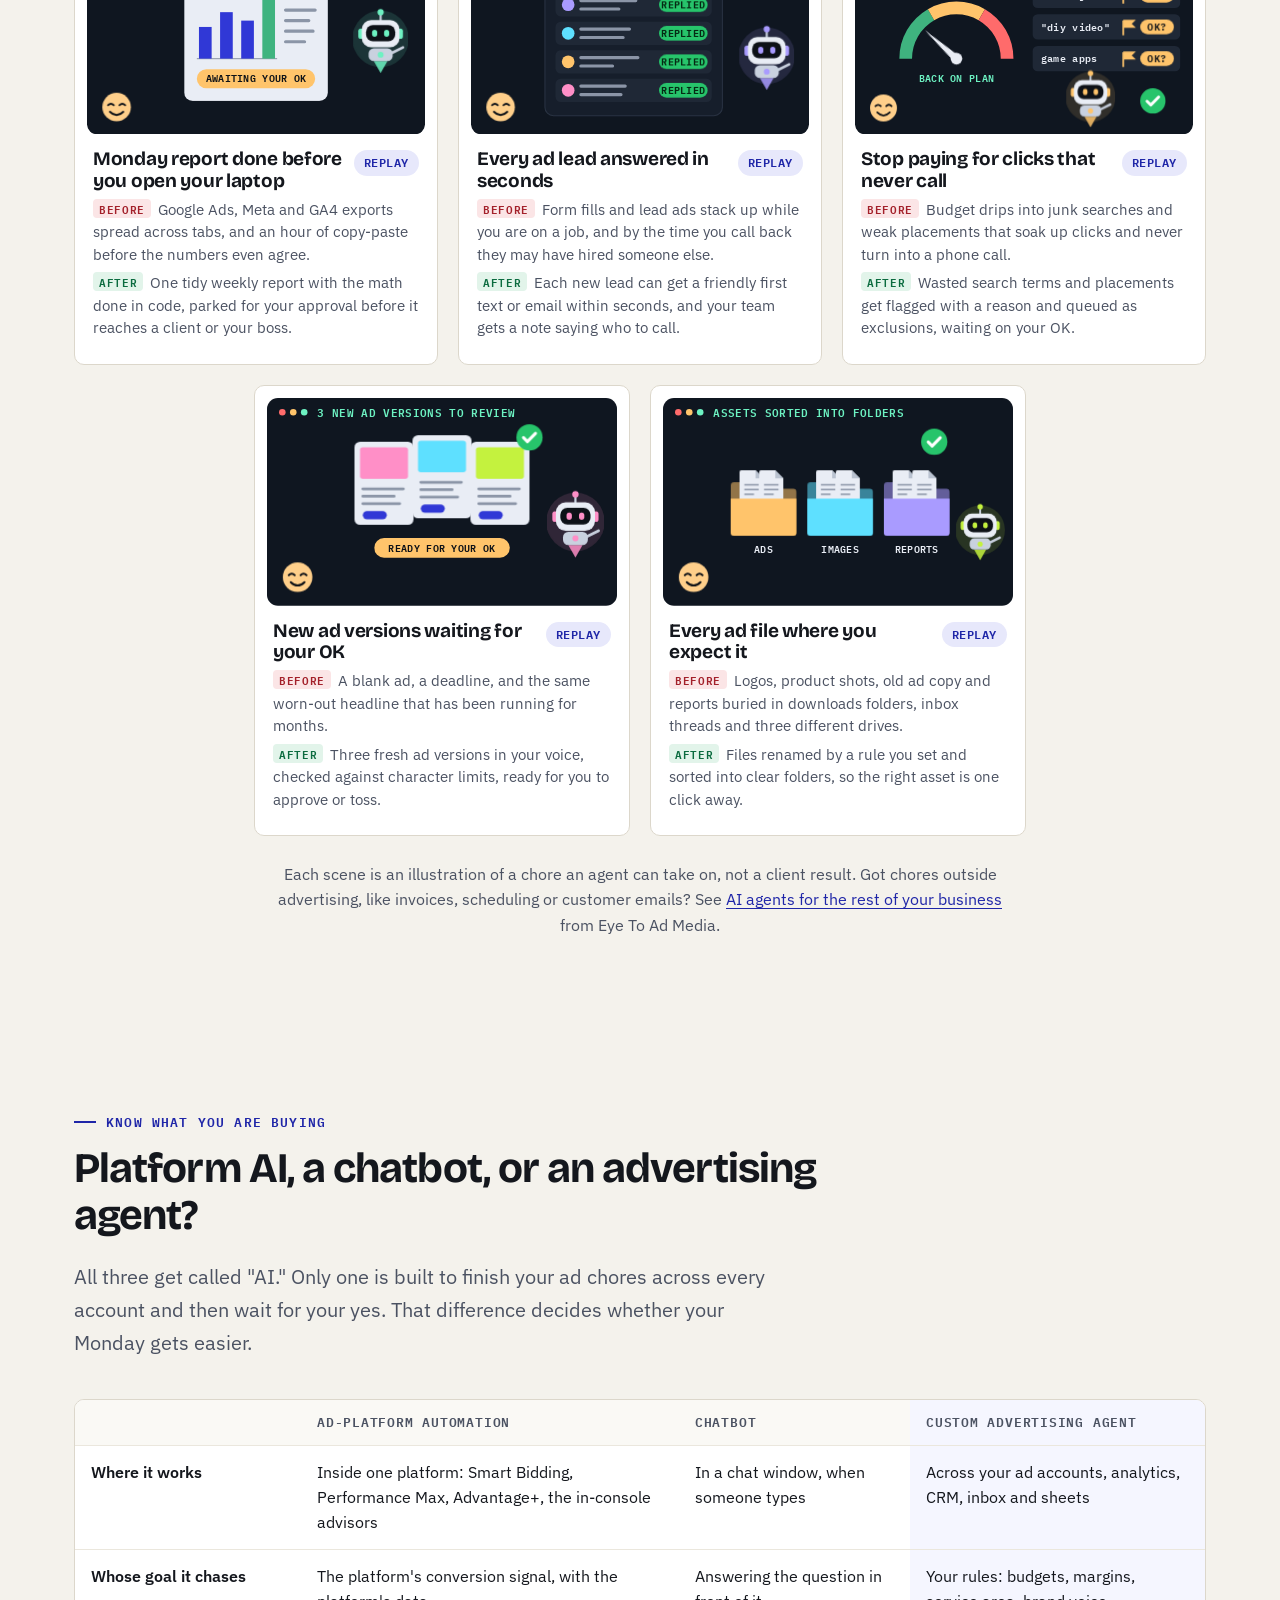
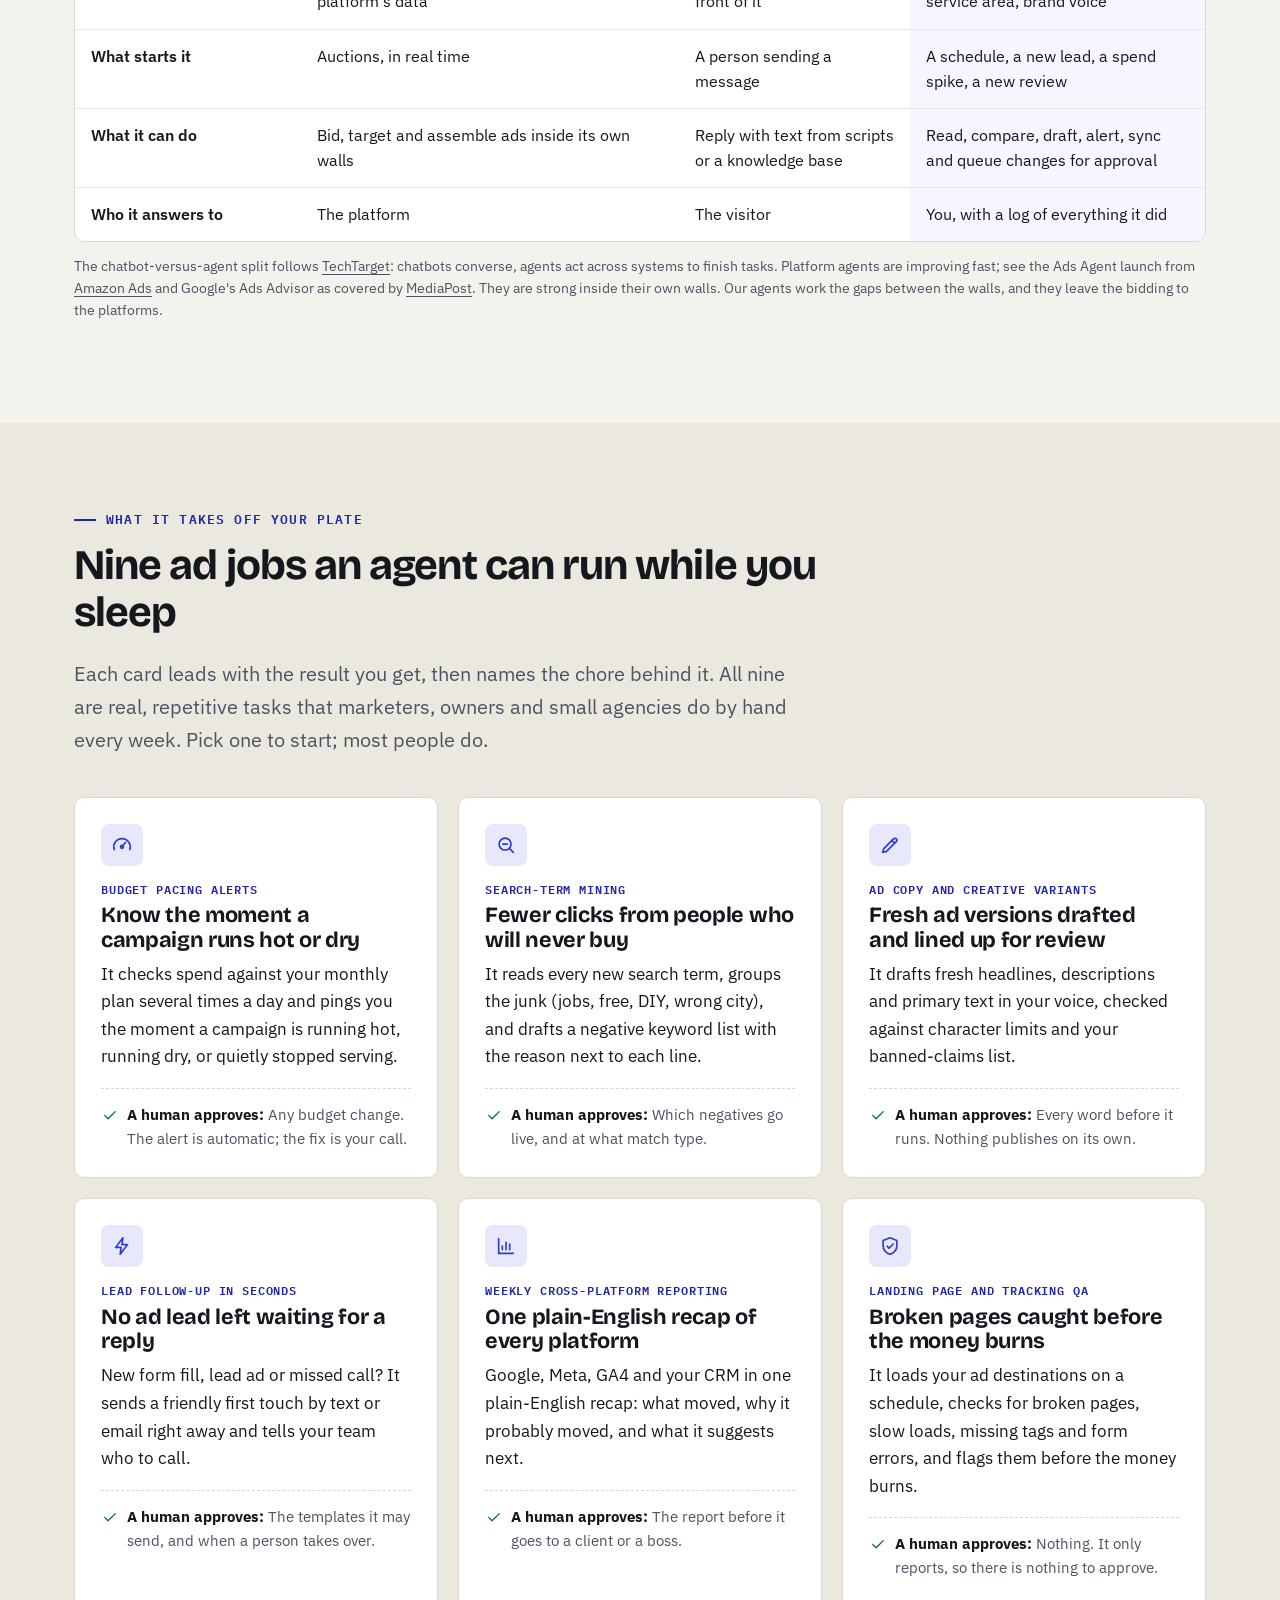
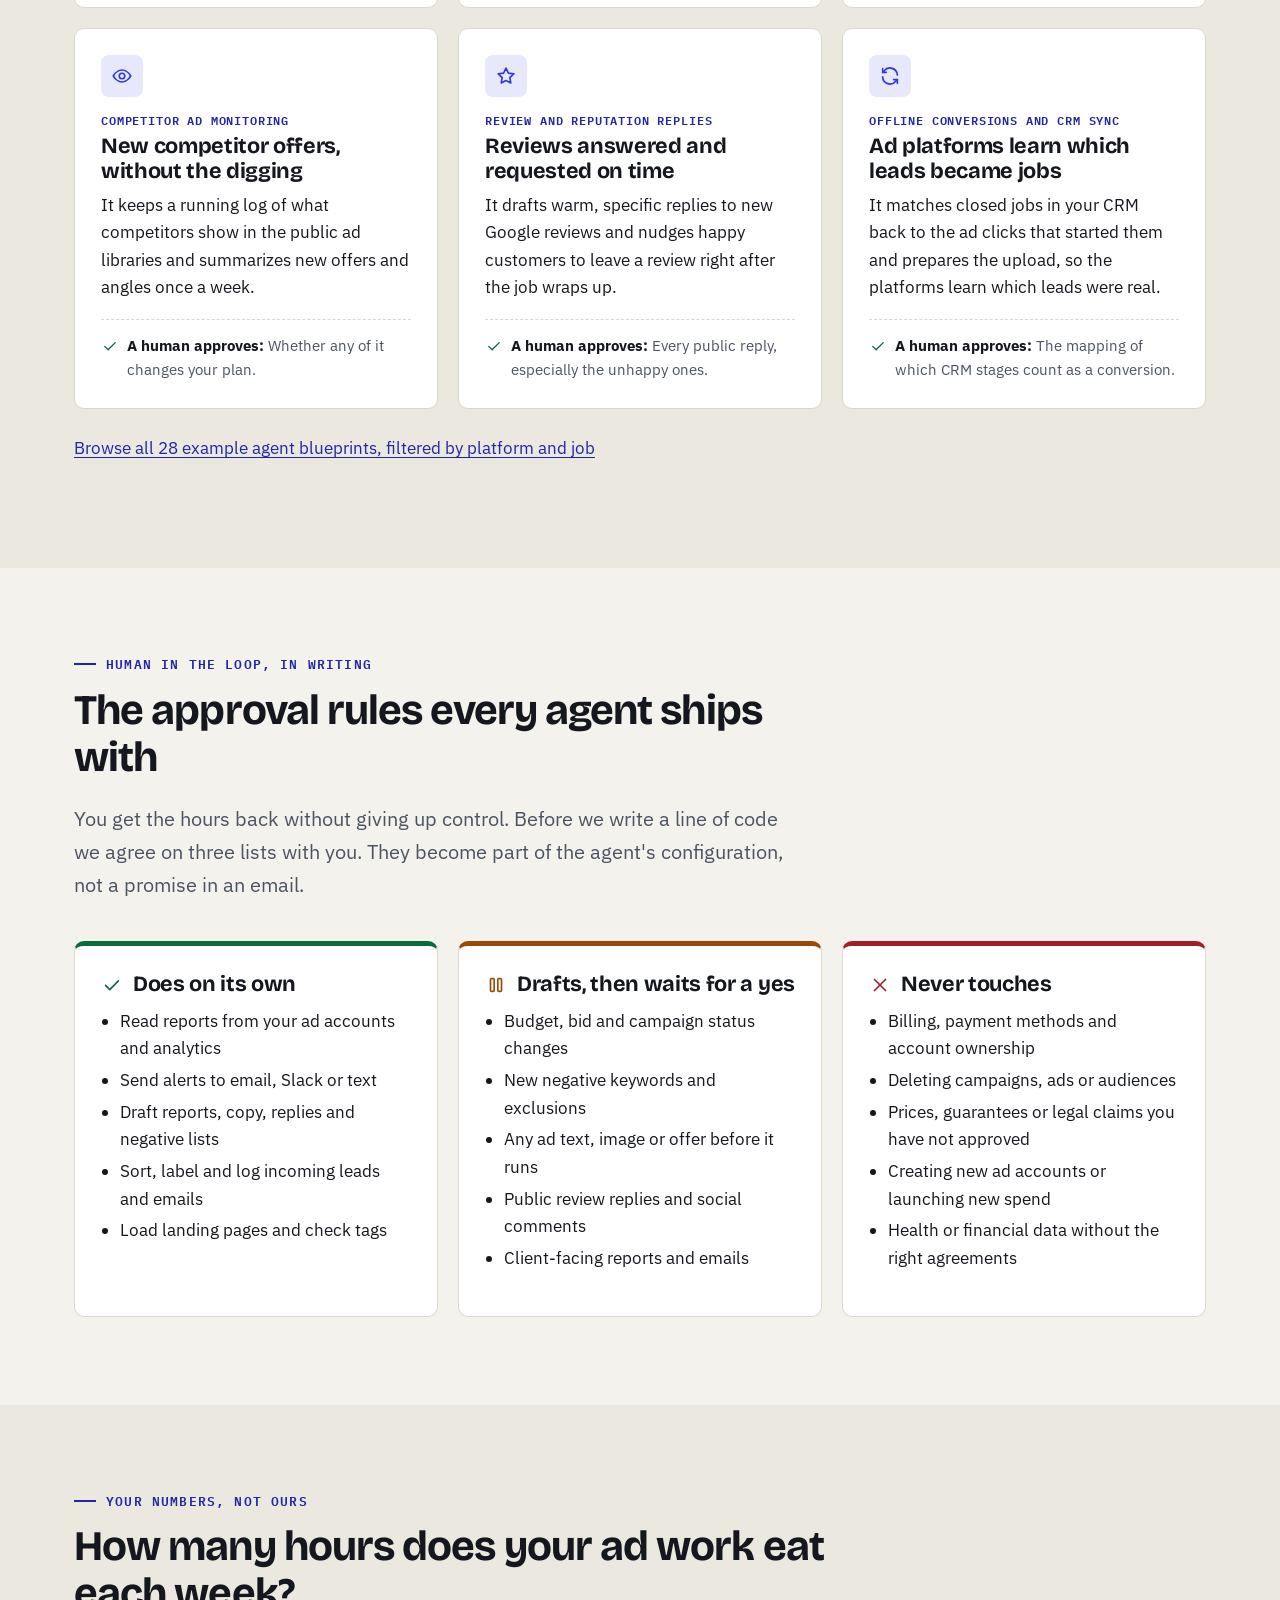
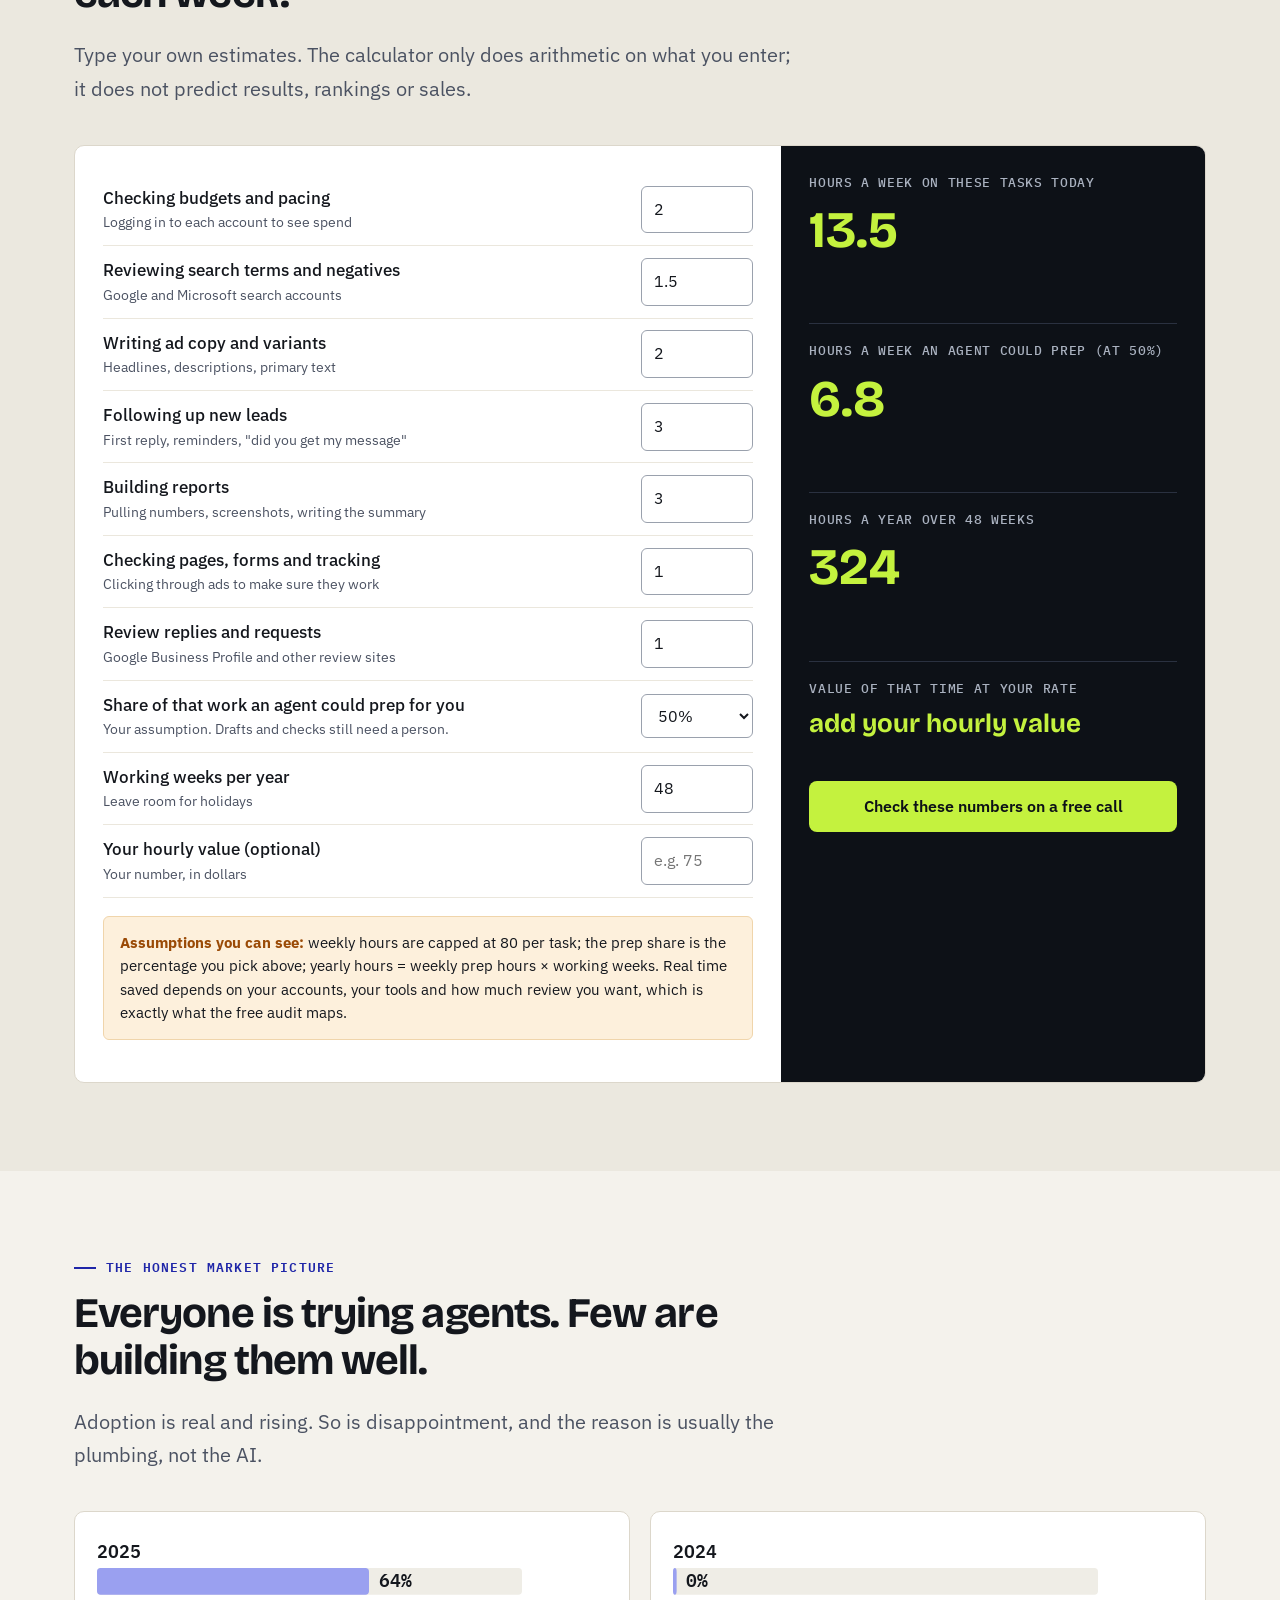
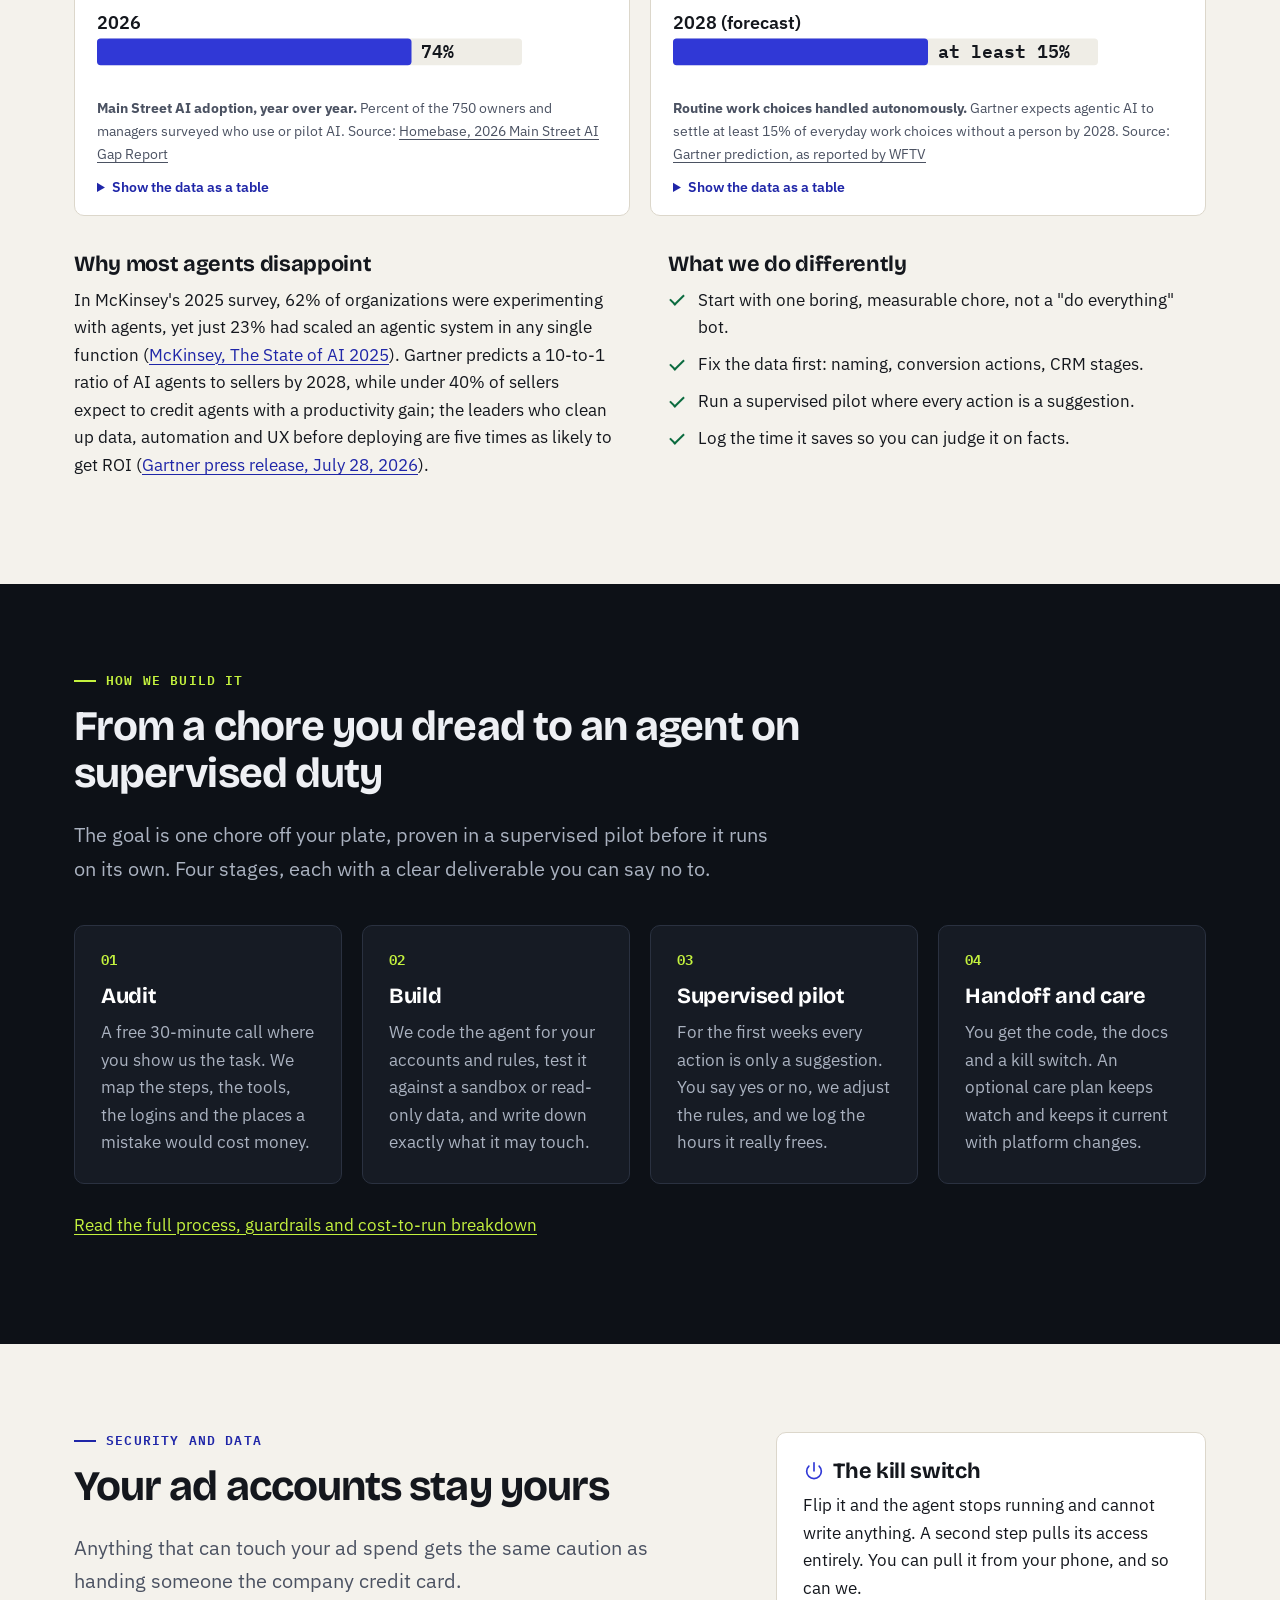
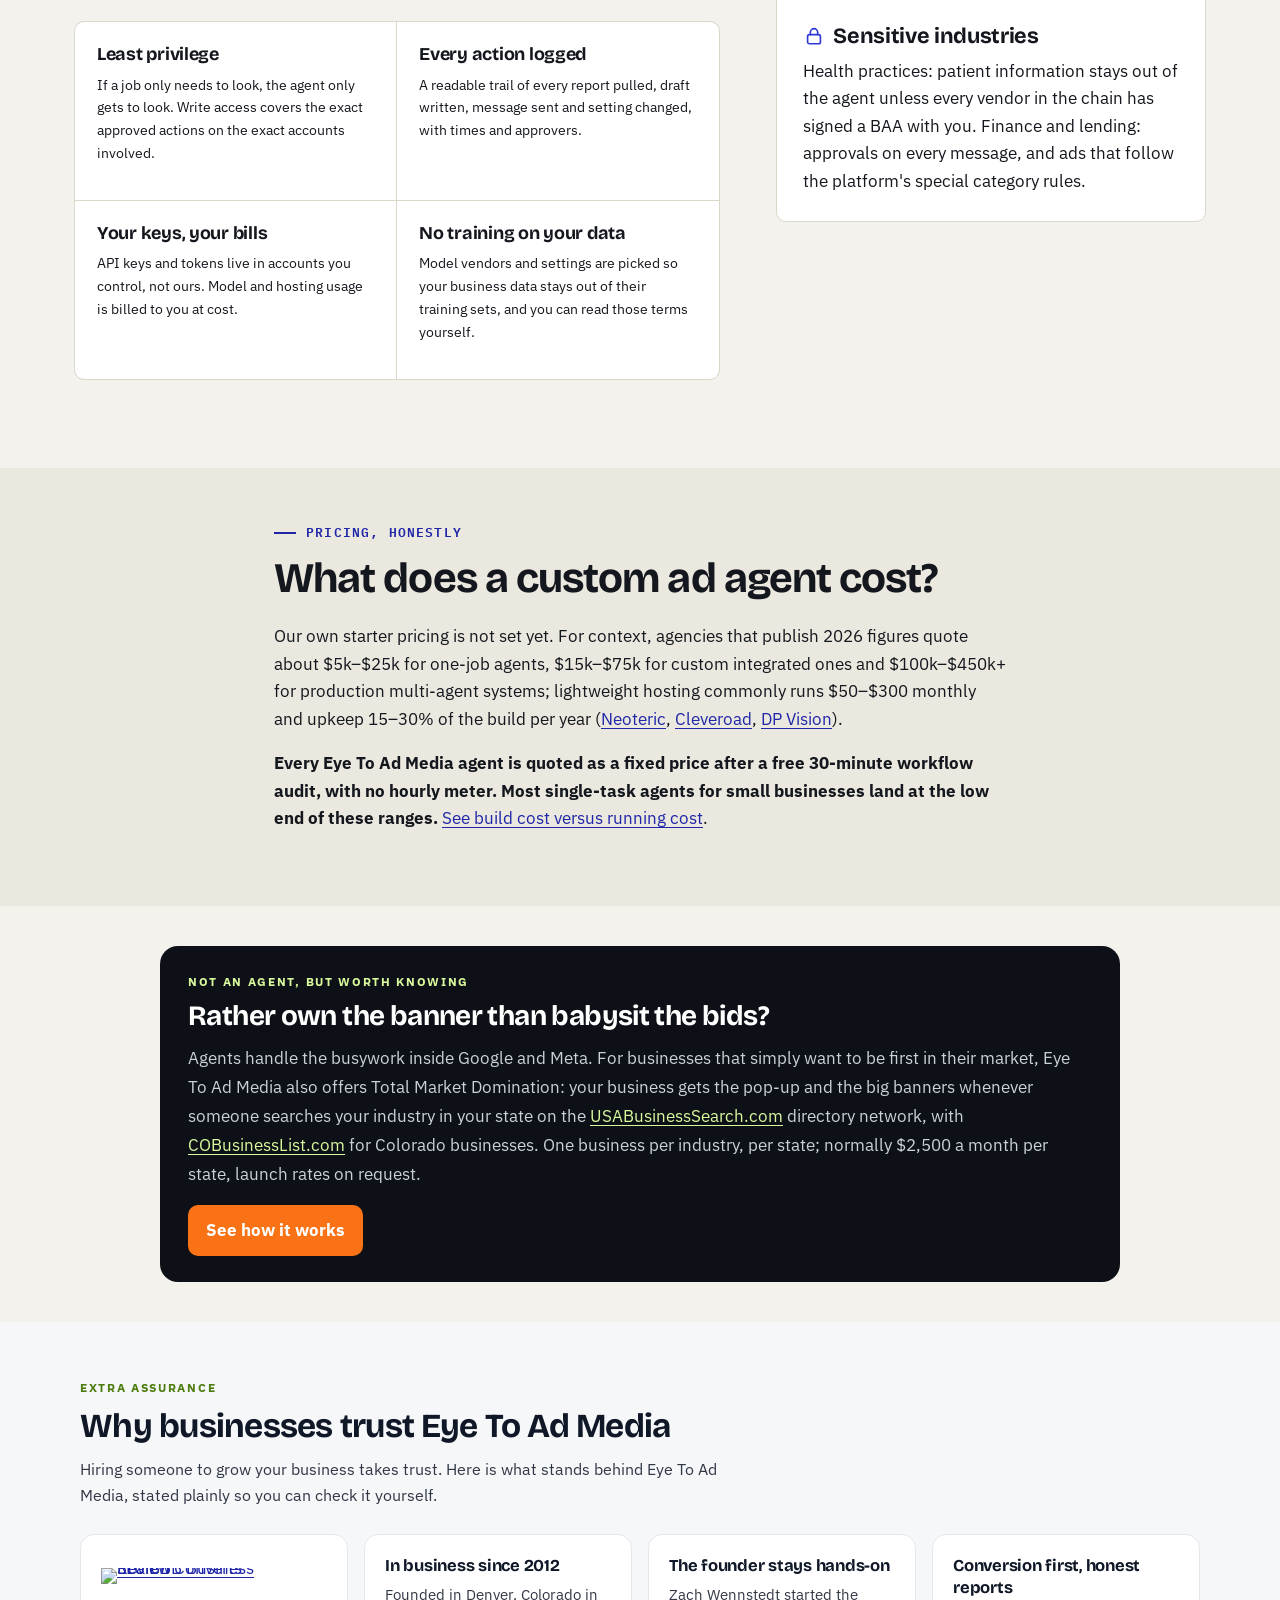
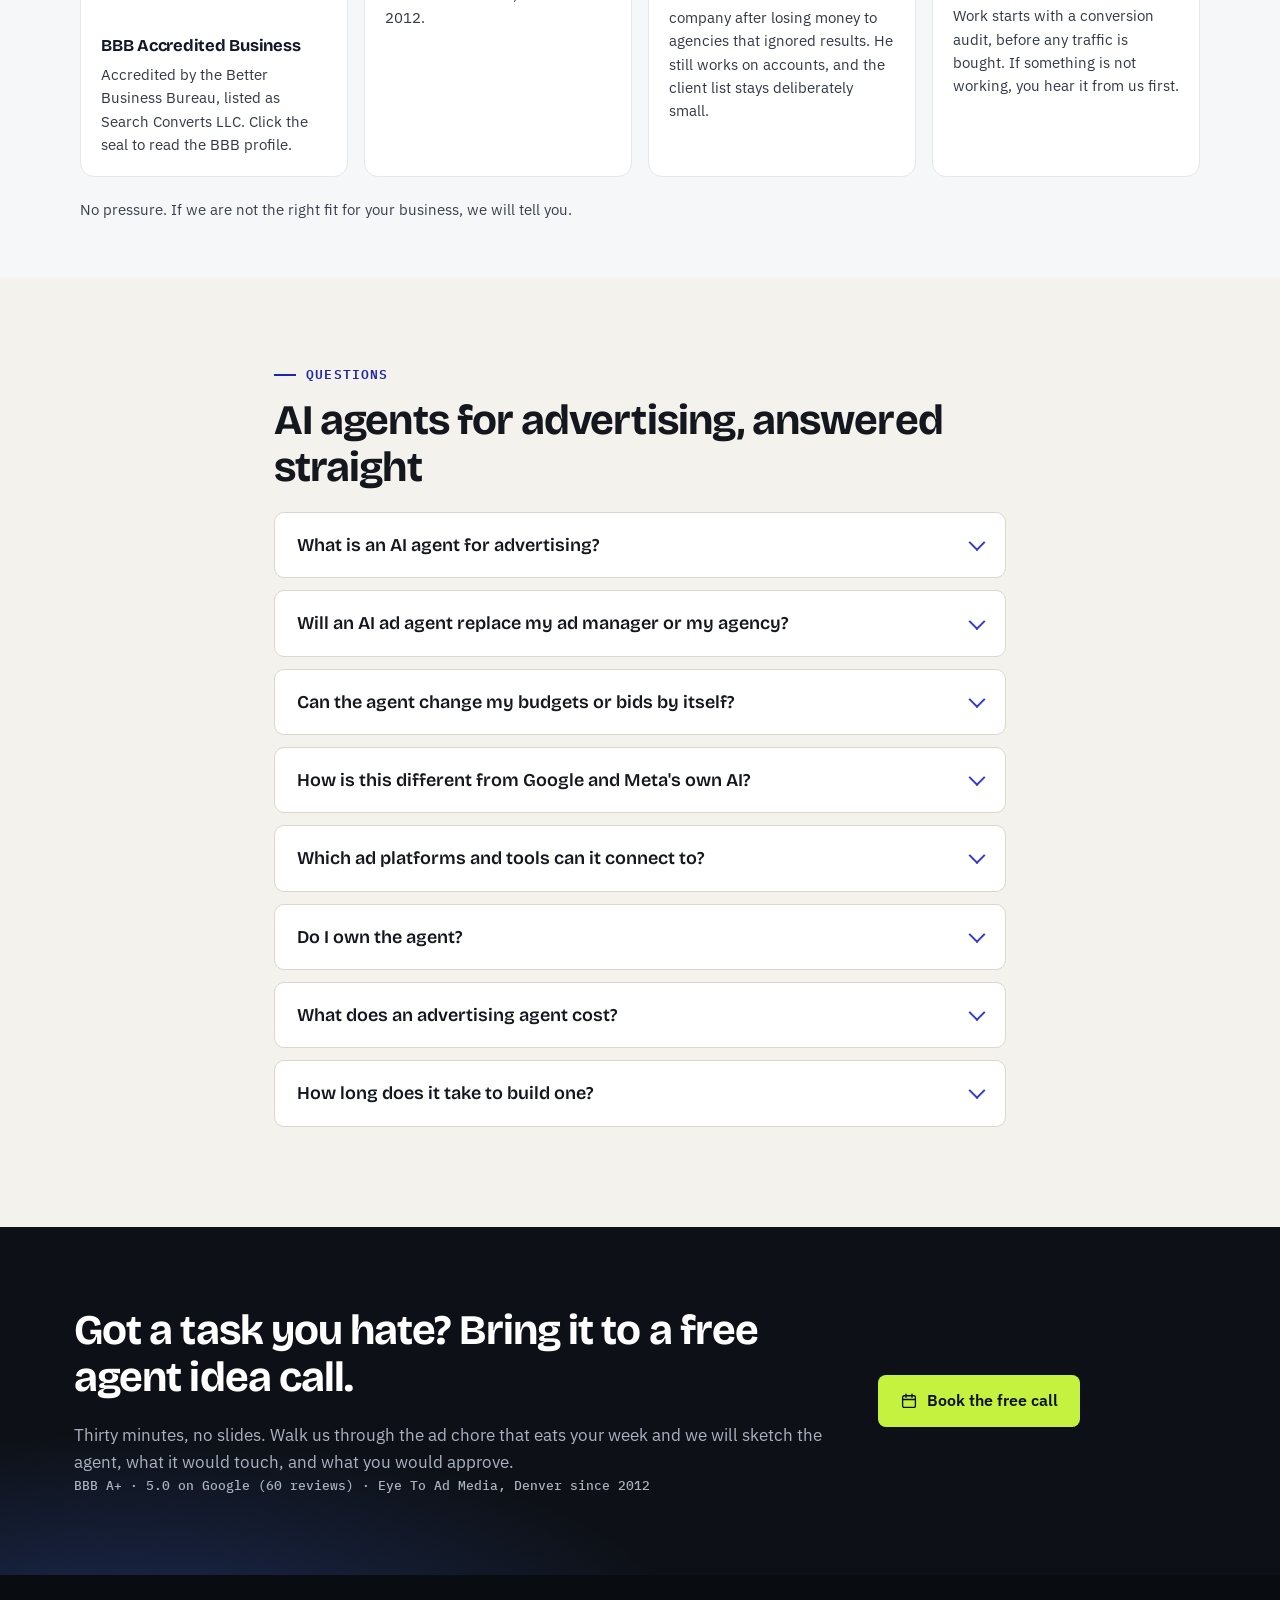
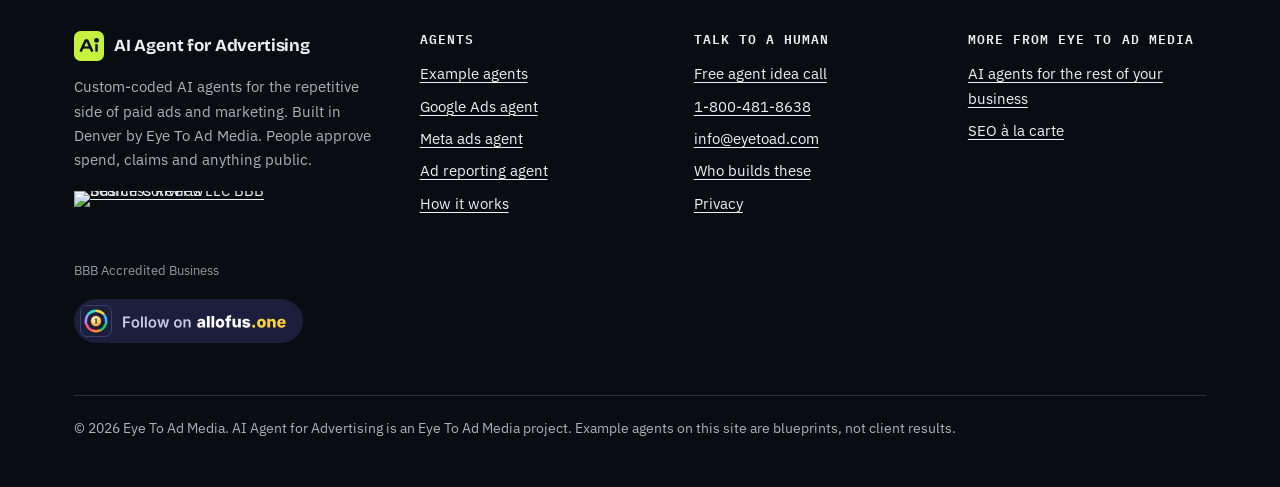
==== commit f9463ecc: "Results-first copy, animated before/after scenes, cross-links, allofus badge, SEO tune-up - Hero and" ====
--- a/index.html
+++ b/index.html
@@ -3,8 +3,8 @@
 <head>
 <meta charset="utf-8">
 <meta name="viewport" content="width=device-width,initial-scale=1">
-<title>AI Agent for Advertising | Custom Ad Agents You Approve</title>
-<meta name="description" content="A custom AI agent for advertising that watches Google and Meta campaigns, drafts the fixes and reports, and waits for your OK on spend. Free idea call.">
+<title>AI Agent for Advertising | Google &amp; Meta Ads Agents</title>
+<meta name="description" content="An AI agent for advertising that flags wasted Google Ads and Meta ads spend, answers leads in seconds and drafts reports, then waits for your OK.">
 <link rel="canonical" href="https://aiagentforadvertising.com/">
 <meta name="robots" content="index,follow,max-image-preview:large">
 <meta name="theme-color" content="#0d1117">
@@ -13,16 +13,16 @@
 <link rel="apple-touch-icon" sizes="180x180" href="/eye-to-ad-media-apple-touch-icon.png">
 <meta property="og:type" content="website">
 <meta property="og:site_name" content="AI Agent for Advertising">
-<meta property="og:title" content="AI Agent for Advertising | Custom Ad Agents You Approve">
-<meta property="og:description" content="A custom AI agent for advertising that watches Google and Meta campaigns, drafts the fixes and reports, and waits for your OK on spend. Free idea call.">
+<meta property="og:title" content="AI Agent for Advertising | Google &amp; Meta Ads Agents">
+<meta property="og:description" content="An AI agent for advertising that flags wasted Google Ads and Meta ads spend, answers leads in seconds and drafts reports, then waits for your OK.">
 <meta property="og:url" content="https://aiagentforadvertising.com/">
 <meta property="og:image" content="https://aiagentforadvertising.com/og.png">
 <meta property="og:image:width" content="1200">
 <meta property="og:image:height" content="630">
 <meta property="og:image:alt" content="AI Agent for Advertising: an agent watching ad campaigns, with a human approval step">
 <meta name="twitter:card" content="summary_large_image">
-<meta name="twitter:title" content="AI Agent for Advertising | Custom Ad Agents You Approve">
-<meta name="twitter:description" content="A custom AI agent for advertising that watches Google and Meta campaigns, drafts the fixes and reports, and waits for your OK on spend. Free idea call.">
+<meta name="twitter:title" content="AI Agent for Advertising | Google &amp; Meta Ads Agents">
+<meta name="twitter:description" content="An AI agent for advertising that flags wasted Google Ads and Meta ads spend, answers leads in seconds and drafts reports, then waits for your OK.">
 <meta name="twitter:image" content="https://aiagentforadvertising.com/og.png">
 <link rel="preconnect" href="https://fonts.googleapis.com">
 <link rel="preconnect" href="https://fonts.gstatic.com" crossorigin>
@@ -90,8 +90,58 @@
 .scene.is-paused *{animation-play-state:paused!important}
 @media (max-width:640px){.scene{max-width:440px}.scene .st0,.scene .st1,.scene .st6,.scene .st7,.scene .orbit{display:none}.scene .st2{transform:translate(4px,6px) scale(1.36)}.scene .st3{transform:translate(236px,152px) scale(1.36)}.scene .st4{transform:translate(4px,298px) scale(1.36)}.scene .st5{transform:translate(236px,444px) scale(1.36)}.scene .st2 .stn{--d:0s!important}.scene .st3 .stn{--d:1.8s!important}.scene .st4 .stn{--d:3.6s!important}.scene .st5 .stn{--d:5.4s!important}}
 @media (prefers-reduced-motion:reduce){.scene *{animation:none!important;transition:none!important}.scene .px{transform:none!important}}
+/* before/after scenes: the static (no JS / reduced motion) state is the finished "after" frame */
+.ba-grid{display:flex;flex-wrap:wrap;justify-content:center;gap:20px}
+.ba-card{flex:1 1 300px;max-width:376px;margin:0;background:var(--card);border:1px solid var(--line);border-radius:var(--r);padding:12px 12px 18px;display:flex;flex-direction:column}
+.ba-card svg{display:block;width:100%;height:auto;aspect-ratio:320/190;border-radius:8px;overflow:hidden}
+.ba-hd{display:flex;align-items:flex-start;justify-content:space-between;gap:10px;margin:14px 6px 8px}
+.ba-hd h3{margin:0;font-size:19px}
+.ba-re{flex:none;visibility:hidden;font:600 11.5px/1 var(--f-mono);letter-spacing:.05em;text-transform:uppercase;color:var(--accent-ink);background:var(--accent-soft);border:0;border-radius:20px;padding:7px 10px;margin-top:2px;cursor:pointer}
+.ba.armed .ba-re{visibility:visible}
+.ba-cap{margin:0 6px 6px;font-size:15px;line-height:1.5;color:var(--muted)}
+.ba-cap b{display:inline-block;font:600 11px/1 var(--f-mono);text-transform:uppercase;letter-spacing:.06em;padding:4px 6px;border-radius:4px;margin-right:7px;vertical-align:1px}
+.ba-b b{background:var(--red-soft);color:var(--red)}
+.ba-a b{background:var(--green-soft);color:var(--green)}
+.ba-more{margin:26px auto 0;max-width:760px;text-align:center;font-size:15.5px;color:var(--muted)}
+.ba svg text,.ba-defs text{font:600 9px var(--f-mono);letter-spacing:.03em}
+.ba .tx{font-size:10px}
+.ba .scr{fill:#0f1620}
+.ba svg [class]{transform-box:fill-box;transform-origin:center}.ba svg .ndl{transform-box:view-box}.ba svg .m,.ba-defs .m{text-anchor:middle}
+.ba svg .h,.ba svg .sp,.ba svg [class^=b]:not(.bot){transform:scale(0)}
+.ba svg .fo,.ba svg .fly{opacity:0}
+.ba .ndl{transform:rotate(-48deg)}
+.ba.armed svg *{animation-duration:7s;animation-fill-mode:both;animation-timing-function:ease;animation-play-state:paused}
+.ba .run svg *{animation-play-state:running}
+.ba .rs svg *{animation-name:none!important}
+.ba.armed .scr{animation-name:ba-scr}.ba.armed .h{animation-name:ba-h}.ba.armed .w{animation-name:ba-w}.ba.armed .ck{animation-name:ba-ck}.ba.armed .sp{animation-name:ba-sp}
+.ba.armed .sn{animation-name:ba-sn;animation-timing-function:cubic-bezier(.3,1.4,.5,1)}.ba.armed .shk{animation-name:ba-jit;animation-timing-function:linear}
+.ba.armed .bot{animation-name:ba-bot;animation-timing-function:cubic-bezier(.25,.8,.3,1)}.ba.armed .fo{animation-name:ba-fo}.ba.armed .fi{animation-name:ba-fi}
+.ba.armed .b1{animation-name:ba-b1}.ba.armed .b2{animation-name:ba-b2}.ba.armed .b3{animation-name:ba-b3}
+.ba.armed [class^=k]{animation-name:ba-k}.ba.armed .k2{animation-delay:.28s}.ba.armed .k3{animation-delay:.56s}.ba.armed .k4{animation-delay:.84s}
+.ba.armed .fly{animation-name:ba-fly;animation-timing-function:ease-in}.ba.armed .ndl{animation-name:ba-nd}
+@keyframes ba-scr{0%,46%{fill:#2c151a}64%,100%{fill:#0f1620}}
+@keyframes ba-h{0%,52%{transform:none}60%,100%{transform:scale(0)}}
+@keyframes ba-w{0%,55%{transform:scale(0)}63%{transform:scale(1.08)}67%,100%{transform:none}}
+@keyframes ba-ck{0%,68%{transform:scale(0)}74%{transform:scale(1.3)}78%,100%{transform:none}}
+@keyframes ba-sp{0%,57%{transform:scale(0)}64%{transform:scale(1) rotate(45deg)}76%,100%{transform:scale(0)}}
+@keyframes ba-sn{0%,50%{transform:var(--m)}62%,100%{transform:none}}
+@keyframes ba-jit{0%,6%,12%,18%,24%,30%,36%,42%{transform:rotate(-1.4deg)}3%,9%,15%,21%,27%,33%,39%,45%{transform:rotate(1.4deg)}50%,100%{transform:none}}
+@keyframes ba-bot{0%,33%{transform:translate(150px,-120px) scale(.4) rotate(25deg)}45%{transform:translate(-4px,3px) scale(1.06)}51%{transform:none}56%{transform:rotate(-9deg)}61%{transform:rotate(6deg)}66%,100%{transform:none}}
+@keyframes ba-fo{0%,53%{opacity:1}60%,100%{opacity:0}}
+@keyframes ba-fi{0%,58%{opacity:0}66%,100%{opacity:1}}
+@keyframes ba-b1{0%,6%{transform:scale(0)}10%{transform:scale(1.25)}13%,52%{transform:none}58%,100%{transform:scale(0)}}
+@keyframes ba-b2{0%,16%{transform:scale(0)}20%{transform:scale(1.25)}23%,52%{transform:none}58%,100%{transform:scale(0)}}
+@keyframes ba-b3{0%,26%{transform:scale(0)}30%{transform:scale(1.25)}33%,52%{transform:none}58%,100%{transform:scale(0)}}
+@keyframes ba-k{0%,59%{transform:scale(0)}64%{transform:scale(1.15)}67%,100%{transform:none}}
+@keyframes ba-fly{0%{transform:none;opacity:0}3%{opacity:1}20%{transform:translate(30px,-40px) rotate(24deg);opacity:0}20.1%{transform:none}23%{opacity:1}40%{transform:translate(30px,-40px) rotate(24deg);opacity:0}100%{opacity:0}}
+@keyframes ba-nd{0%{transform:rotate(56deg)}8%{transform:rotate(66deg)}16%{transform:rotate(58deg)}24%{transform:rotate(68deg)}32%{transform:rotate(59deg)}40%{transform:rotate(67deg)}50%{transform:rotate(62deg)}62%{transform:rotate(-56deg)}70%,100%{transform:rotate(-48deg)}}
+@media (prefers-reduced-motion:reduce){.ba svg *{animation:none!important}}
+.hero-def{margin:22px 0 0;max-width:640px;padding:12px 16px;border:1px solid var(--dark-line);border-left:3px solid var(--lime);border-radius:6px;background:rgba(255,255,255,.03);color:var(--on-dark);font-size:16px;line-height:1.55}
+.hero-def b{color:var(--lime);font-weight:600}
+.trustline{margin:14px 0 0;font:500 13px/1.45 var(--f-mono);color:var(--on-dark-muted)}
+.job{font:600 12px/1.3 var(--f-mono);text-transform:uppercase;letter-spacing:.07em;color:var(--accent-ink);margin:0 0 6px}
 </style>
-<script type="application/ld+json">{"@context": "https://schema.org", "@graph": [{"@type": "Organization", "@id": "https://aiagentforadvertising.com/#organization", "name": "AI Agent for Advertising", "url": "https://aiagentforadvertising.com/", "logo": {"@type": "ImageObject", "url": "https://aiagentforadvertising.com/apple-touch-icon.png", "width": 180, "height": 180}, "image": "https://aiagentforadvertising.com/og.png", "description": "Custom-coded AI agents for advertising and marketing work: budget pacing, search-term mining, ad copy drafts, lead follow-up and reporting, with human approval on spend and anything public.", "founder": {"@type": "Person", "name": "Zach Wennstedt"}, "parentOrganization": {"@id": "https://eyetoad.com/#organization", "name": "Eye To Ad Media", "url": "https://eyetoad.com/"}, "areaServed": {"@type": "Country", "name": "United States"}, "knowsAbout": ["AI agents for advertising", "Google Ads", "Meta ads", "PPC reporting", "marketing automation", "human-in-the-loop AI"]}, {"@type": "WebSite", "@id": "https://aiagentforadvertising.com/#website", "url": "https://aiagentforadvertising.com/", "name": "AI Agent for Advertising", "publisher": {"@id": "https://aiagentforadvertising.com/#organization"}, "inLanguage": "en-US"}, {"@type": "WebPage", "@id": "https://aiagentforadvertising.com/#webpage", "url": "https://aiagentforadvertising.com/", "name": "AI Agent for Advertising | Custom Ad Agents You Approve", "description": "A custom AI agent for advertising that watches Google and Meta campaigns, drafts the fixes and reports, and waits for your OK on spend. Free idea call.", "isPartOf": {"@id": "https://aiagentforadvertising.com/#website"}, "about": {"@id": "https://aiagentforadvertising.com/#organization"}, "inLanguage": "en-US", "primaryImageOfPage": {"@type": "ImageObject", "url": "https://aiagentforadvertising.com/og.png"}}, {"@type": "Service", "@id": "https://aiagentforadvertising.com/#service", "name": "AI agents for advertising", "serviceType": "Custom AI agent development for advertising and marketing operations", "description": "Custom-coded AI agents that monitor ad campaigns, draft changes, follow up leads and write reports, with human approval on spend and public content.", "provider": {"@id": "https://aiagentforadvertising.com/#organization"}, "areaServed": {"@type": "Country", "name": "United States"}, "url": "https://aiagentforadvertising.com/"}, {"@type": "FAQPage", "mainEntity": [{"@type": "Question", "name": "What is an AI agent for advertising?", "acceptedAnswer": {"@type": "Answer", "text": "It is software that does a repeatable piece of ad work for you on a schedule or a trigger: it reads data from your ad accounts and tools, decides what needs attention using rules and a language model, and then either does a safe task itself (like sending an alert or drafting a report) or puts a suggested change in front of a person for approval."}}, {"@type": "Question", "name": "Will an AI ad agent replace my ad manager or my agency?", "acceptedAnswer": {"@type": "Answer", "text": "No. We turn down projects that aim for that. The agent takes the clicking, copying and checking off a person's plate so they can spend their hours on strategy, offers and talking to customers. People still own the decisions that cost money or speak for the brand."}}, {"@type": "Question", "name": "Can the agent change my budgets or bids by itself?", "acceptedAnswer": {"@type": "Answer", "text": "Only if you explicitly allow it, and by default we do not. Our agents suggest budget, bid and status changes and wait for a yes. If you later want small, capped actions to run on their own (for example pausing an ad that points to a broken page), we set that limit in writing and log every action."}}, {"@type": "Question", "name": "How is this different from Google and Meta's own AI?", "acceptedAnswer": {"@type": "Answer", "text": "Platform AI such as Smart Bidding, Performance Max, Advantage+ and the new in-console advisors works inside one platform toward that platform's view of results. A custom agent works across your accounts, your CRM, your inbox and your spreadsheets, follows your business rules, and does the chores around the campaigns that the platforms do not touch."}}, {"@type": "Question", "name": "Which ad platforms and tools can it connect to?", "acceptedAnswer": {"@type": "Answer", "text": "Most builds start with Google Ads, Meta (Facebook and Instagram), Google Analytics 4 and Google Search Console, plus the tools around them: Gmail or Outlook, Google Sheets or Excel, HubSpot, GoHighLevel, Slack, Twilio for texts, Calendly, Google Business Profile, Shopify and WordPress. If it has an official API or a reliable export, we can usually work with it."}}, {"@type": "Question", "name": "Do I own the agent?", "acceptedAnswer": {"@type": "Answer", "text": "Yes. The code, the prompts, the rules and the documentation are yours, the API keys sit in accounts you control, and the usage bills go to you at cost. If you ever part ways with us, the agent keeps working and any developer can maintain it."}}, {"@type": "Question", "name": "What does an advertising agent cost?", "acceptedAnswer": {"@type": "Answer", "text": "Our public price list is not set yet. The pricing section above shows the published 2026 market ranges. We quote each build as one fixed number once we have seen the workflow on a free audit call, and small one-job agents usually sit near the bottom of the market range."}}, {"@type": "Question", "name": "How long does it take to build one?", "acceptedAnswer": {"@type": "Answer", "text": "It depends on how many systems it touches and how fast we can get access approved. A single-job agent that reads one ad account and sends alerts is a short build. Anything that writes to an ad account adds API access approval and a supervised pilot before it goes fully live. We give you a dated plan after the audit."}}]}]}</script>
+<script type="application/ld+json">{"@context": "https://schema.org", "@graph": [{"@type": "Organization", "@id": "https://aiagentforadvertising.com/#organization", "name": "AI Agent for Advertising", "url": "https://aiagentforadvertising.com/", "logo": {"@type": "ImageObject", "url": "https://aiagentforadvertising.com/apple-touch-icon.png", "width": 180, "height": 180}, "image": "https://aiagentforadvertising.com/og.png", "description": "Custom-coded AI agents for advertising and marketing work: budget pacing, search-term mining, ad copy drafts, lead follow-up and reporting, with human approval on spend and anything public.", "founder": {"@type": "Person", "name": "Zach Wennstedt"}, "parentOrganization": {"@id": "https://eyetoad.com/#organization", "name": "Eye To Ad Media", "url": "https://eyetoad.com/"}, "areaServed": {"@type": "Country", "name": "United States"}, "knowsAbout": ["AI agents for advertising", "Google Ads", "Meta ads", "PPC reporting", "marketing automation", "human-in-the-loop AI"]}, {"@type": "WebSite", "@id": "https://aiagentforadvertising.com/#website", "url": "https://aiagentforadvertising.com/", "name": "AI Agent for Advertising", "publisher": {"@id": "https://aiagentforadvertising.com/#organization"}, "inLanguage": "en-US"}, {"@type": "WebPage", "@id": "https://aiagentforadvertising.com/#webpage", "url": "https://aiagentforadvertising.com/", "name": "AI Agent for Advertising | Google & Meta Ads Agents", "description": "An AI agent for advertising that flags wasted Google Ads and Meta ads spend, answers leads in seconds and drafts reports, then waits for your OK.", "isPartOf": {"@id": "https://aiagentforadvertising.com/#website"}, "about": {"@id": "https://aiagentforadvertising.com/#organization"}, "inLanguage": "en-US", "primaryImageOfPage": {"@type": "ImageObject", "url": "https://aiagentforadvertising.com/og.png"}}, {"@type": "Service", "@id": "https://aiagentforadvertising.com/#service", "name": "AI agents for advertising", "serviceType": "Custom AI agent development for advertising and marketing operations", "description": "Custom-coded AI agents for Google Ads and Meta ads that flag wasted spend, reply to new leads in seconds, draft ad variants and weekly reports, and wait for human approval on spend and public content.", "provider": {"@id": "https://aiagentforadvertising.com/#organization"}, "areaServed": {"@type": "Country", "name": "United States"}, "url": "https://aiagentforadvertising.com/"}, {"@type": "FAQPage", "mainEntity": [{"@type": "Question", "name": "What is an AI agent for advertising?", "acceptedAnswer": {"@type": "Answer", "text": "It is software that does a repeatable piece of ad work for you on a schedule or a trigger: it reads data from your ad accounts and tools, decides what needs attention using rules and a language model, and then either does a safe task itself (like sending an alert or drafting a report) or puts a suggested change in front of a person for approval."}}, {"@type": "Question", "name": "Will an AI ad agent replace my ad manager or my agency?", "acceptedAnswer": {"@type": "Answer", "text": "No. We turn down projects that aim for that. The agent takes the clicking, copying and checking off a person's plate so they can spend their hours on strategy, offers and talking to customers. People still own the decisions that cost money or speak for the brand."}}, {"@type": "Question", "name": "Can the agent change my budgets or bids by itself?", "acceptedAnswer": {"@type": "Answer", "text": "Only if you explicitly allow it, and by default we do not. Our agents suggest budget, bid and status changes and wait for a yes. If you later want small, capped actions to run on their own (for example pausing an ad that points to a broken page), we set that limit in writing and log every action."}}, {"@type": "Question", "name": "How is this different from Google and Meta's own AI?", "acceptedAnswer": {"@type": "Answer", "text": "Platform AI such as Smart Bidding, Performance Max, Advantage+ and the new in-console advisors works inside one platform toward that platform's view of results. A custom agent works across your accounts, your CRM, your inbox and your spreadsheets, follows your business rules, and does the chores around the campaigns that the platforms do not touch."}}, {"@type": "Question", "name": "Which ad platforms and tools can it connect to?", "acceptedAnswer": {"@type": "Answer", "text": "Most builds start with Google Ads, Meta (Facebook and Instagram), Google Analytics 4 and Google Search Console, plus the tools around them: Gmail or Outlook, Google Sheets or Excel, HubSpot, GoHighLevel, Slack, Twilio for texts, Calendly, Google Business Profile, Shopify and WordPress. If it has an official API or a reliable export, we can usually work with it."}}, {"@type": "Question", "name": "Do I own the agent?", "acceptedAnswer": {"@type": "Answer", "text": "Yes. The code, the prompts, the rules and the documentation are yours, the API keys sit in accounts you control, and the usage bills go to you at cost. If you ever part ways with us, the agent keeps working and any developer can maintain it."}}, {"@type": "Question", "name": "What does an advertising agent cost?", "acceptedAnswer": {"@type": "Answer", "text": "Our public price list is not set yet. The pricing section above shows the published 2026 market ranges. We quote each build as one fixed number once we have seen the workflow on a free audit call, and small one-job agents usually sit near the bottom of the market range."}}, {"@type": "Question", "name": "How long does it take to build one?", "acceptedAnswer": {"@type": "Answer", "text": "It depends on how many systems it touches and how fast we can get access approved. A single-job agent that reads one ad account and sends alerts is a short build. Anything that writes to an ad account adds API access approval and a supervised pilot before it goes fully live. We give you a dated plan after the audit."}}]}]}</script>
 <style id="bbbx-css">.bbbx-f{margin:18px 0 6px;display:flex;flex-direction:column;align-items:flex-start;gap:6px}.bbbx-f a{display:inline-block;line-height:0;border:0;padding:0;background:none}.bbbx-f img{width:200px;max-width:100%;height:auto;display:block;margin:0}.bbbx-f span{font-size:13px;line-height:1.35;opacity:.85}.bbbx-form{grid-column:1/-1;flex:1 0 100%;width:100%;box-sizing:border-box;display:flex;align-items:center;justify-content:center;gap:10px;flex-wrap:wrap;margin:14px 0 0;padding:0;font-size:13px;line-height:1.35;text-align:left}.bbbx-form a{display:inline-block;line-height:0;border:0;padding:0;background:none;box-shadow:none}.bbbx-form img{width:150px;height:auto;max-width:100%;display:block;margin:0}.bbbx-form span{opacity:.85;max-width:240px;text-align:center}.bbbx-strip{background:var(--bx-bg,#fff);color:var(--bx-fg,#1f2937);border-bottom:1px solid var(--bx-line,rgba(0,0,0,.08));font-size:13px;line-height:1.3;box-sizing:border-box}.bbbx-strip .bbbx-in{max-width:1240px;margin:0 auto;padding:5px 16px;display:flex;align-items:center;justify-content:center;gap:12px;flex-wrap:nowrap;min-height:46px;box-sizing:border-box}.bbbx-strip{height:47px;overflow:hidden}.bbbx-strip a{display:inline-block;line-height:0;flex:none}.bbbx-strip img{width:118px;height:auto;display:block}.bbbx-strip b{font-weight:600}@media(max-width:520px){.bbbx-strip .bbbx-in{gap:10px;padding:4px 12px}.bbbx-strip .bbbx-x{display:none}.bbbx-strip img{width:108px}}:root{--bx-bg:#0a0d12;--bx-fg:#c9d1d9;--bx-line:rgba(255,255,255,.07);--bv-bg:#f6f7f9;--bv-acc:#4d7c0f}.bbbx-v{padding:56px 16px;background:var(--bv-bg,#f8fafc);color:var(--bv-fg,#101828)}.bbbx-v .bv-in{max-width:1120px;margin:0 auto}.bbbx-v .bv-k{font-size:12px;letter-spacing:.14em;text-transform:uppercase;font-weight:700;color:var(--bv-acc,#c2410c);margin:0 0 8px}.bbbx-v h2{font-size:clamp(1.5rem,3vw,2.1rem);line-height:1.2;margin:0 0 10px;color:inherit;text-align:left}.bbbx-v .bv-lead{max-width:680px;margin:0 0 26px;opacity:.86;line-height:1.6;font-size:1.02rem}.bbbx-v .bv-grid{display:grid;grid-template-columns:repeat(4,minmax(0,1fr));gap:16px}.bbbx-v .bv-c{background:var(--bv-card,#fff);border:1px solid var(--bv-line,#e4e7ec);border-radius:14px;padding:20px;text-align:left}.bbbx-v .bv-c h3{font-size:1.04rem;line-height:1.3;margin:0 0 6px;color:inherit}.bbbx-v .bv-c p{margin:0;font-size:.94rem;line-height:1.55;opacity:.86}.bbbx-v .bv-seal{display:inline-block;line-height:0;margin:0 0 12px;border:0;background:none}.bbbx-v .bv-seal img{width:170px;max-width:100%;height:auto;display:block}.bbbx-v .bv-note{margin:20px 0 0;font-size:.96rem;opacity:.82}@media(max-width:960px){.bbbx-v .bv-grid{grid-template-columns:repeat(2,minmax(0,1fr))}}@media(max-width:560px){.bbbx-v{padding:40px 16px}.bbbx-v .bv-grid{grid-template-columns:1fr}}</style>
 <style id="eta-cband-css">.eta-cband{position:absolute;left:0;right:0;bottom:0;height:6px;display:flex;pointer-events:none;z-index:1}.eta-cband span{flex:1}</style>
 </head>
@@ -110,9 +160,11 @@
 <div>
 <p class="eyebrow">Custom-coded · human-approved · Denver built</p>
 <h1 id="h1">An AI agent for advertising that does the busywork and <em>asks before it spends.</em></h1>
-<p class="lead">We make you a bot for the redundant ad tasks you hate. You dream it, we code it and make it real: AI agents for advertising that plug into the Google Ads, Meta and reporting tools you already use, watch your campaigns around the clock, and hand you approvals instead of chores.</p>
+<p class="lead">Stop paying for clicks that never call. An agent can answer every ad lead in seconds, have the Monday report done before you open your laptop, and leave new ad versions waiting for your OK. You dream up the ad chore you hate; we code the bot that does it, inside the Google Ads, Meta and reporting tools you already use.</p>
+<p class="hero-def"><b>AI agent, in plain English:</b> a digital helper that does one repetitive ad job for you, around the clock, and asks you before it spends a dollar or posts a word.</p>
 <div class="ctas"><a class="btn btn-lime" href="/contact/"><svg viewBox="0 0 24 24" fill="none" stroke="currentColor" stroke-width="1.8" stroke-linecap="round" stroke-linejoin="round" aria-hidden="true" focusable="false"><rect x="3.5" y="5" width="17" height="15.5" rx="2"/><path d="M3.5 10h17M8 3v4M16 3v4"/></svg>Book a free agent idea call</a><a class="btn btn-ghost" href="/examples/">See 28 example agents<svg viewBox="0 0 24 24" fill="none" stroke="currentColor" stroke-width="1.8" stroke-linecap="round" stroke-linejoin="round" aria-hidden="true" focusable="false"><path d="M5 12h14"/><path d="M13 6l6 6-6 6"/></svg></a></div>
 <p class="hero-sub"><span><svg viewBox="0 0 24 24" fill="none" stroke="currentColor" stroke-width="1.8" stroke-linecap="round" stroke-linejoin="round" aria-hidden="true" focusable="false"><path d="M5 12.5l4.5 4.5L19 7.5"/></svg>You approve spend and public words</span><span><svg viewBox="0 0 24 24" fill="none" stroke="currentColor" stroke-width="1.8" stroke-linecap="round" stroke-linejoin="round" aria-hidden="true" focusable="false"><path d="M5 12.5l4.5 4.5L19 7.5"/></svg>You own the code</span><span><svg viewBox="0 0 24 24" fill="none" stroke="currentColor" stroke-width="1.8" stroke-linecap="round" stroke-linejoin="round" aria-hidden="true" focusable="false"><path d="M5 12.5l4.5 4.5L19 7.5"/></svg>Ad pros since 2012</span></p>
+<p class="trustline">BBB A+ · 5.0 on Google (60 reviews) · Eye To Ad Media, Denver since 2012</p>
 </div>
 <div class="scene"><svg class="scene-svg scene-d" viewBox="0 0 600 590" role="img" aria-labelledby="scene-t"><title id="scene-t">Illustration: eight small AI agent bots, each doing a different job: organizing files, adding a business to directories, replying to leads, flagging wasted ad spend for approval, drafting ad variants for approval, drafting a weekly report, sending review requests and triaging an inbox.</title><defs><radialGradient id="sg-3" cx="50%" cy="45%" r="60%"><stop offset="0" stop-color="#26306b" stop-opacity=".9"/><stop offset="1" stop-color="#0d1117" stop-opacity="0"/></radialGradient></defs><rect width="600" height="590" fill="url(#sg-3)"/><g class="px" data-k="6"><circle cx="143" cy="321" r="1.4" fill="#8b95a7" opacity="0.57"/><circle cx="284" cy="343" r="1.0" fill="#8b95a7" opacity="0.56"/><circle cx="282" cy="325" r="1.0" fill="#8b95a7" opacity="0.60"/><circle cx="282" cy="494" r="2.0" fill="#8b95a7" opacity="0.36"/><circle cx="517" cy="137" r="1.0" fill="#8b95a7" opacity="0.55"/><circle cx="314" cy="437" r="1.0" fill="#8b95a7" opacity="0.26"/><circle cx="574" cy="25" r="1.0" fill="#8b95a7" opacity="0.53"/><circle cx="162" cy="351" r="2.0" fill="#8b95a7" opacity="0.49"/><circle cx="553" cy="233" r="2.0" fill="#8b95a7" opacity="0.59"/><circle cx="80" cy="216" r="1.0" fill="#8b95a7" opacity="0.25"/><circle cx="130" cy="570" r="2.0" fill="#8b95a7" opacity="0.51"/><circle cx="513" cy="248" r="2.0" fill="#8b95a7" opacity="0.43"/><circle cx="320" cy="240" r="1.0" fill="#8b95a7" opacity="0.56"/><circle cx="409" cy="548" r="1.4" fill="#8b95a7" opacity="0.60"/><circle cx="403" cy="96" r="1.4" fill="#8b95a7" opacity="0.59"/><circle cx="543" cy="336" r="1.0" fill="#8b95a7" opacity="0.45"/><circle cx="593" cy="158" r="1.0" fill="#8b95a7" opacity="0.23"/><circle cx="512" cy="584" r="1.0" fill="#8b95a7" opacity="0.34"/><circle cx="40" cy="529" r="1.0" fill="#8b95a7" opacity="0.32"/><circle cx="461" cy="515" r="1.0" fill="#8b95a7" opacity="0.44"/><circle cx="457" cy="223" r="1.4" fill="#8b95a7" opacity="0.42"/><circle cx="553" cy="165" r="1.0" fill="#8b95a7" opacity="0.60"/></g><g class="orbit" style="transform-origin:300.0px 295.0px"><ellipse cx="300.0" cy="295.0" rx="276" ry="236" fill="none" stroke="#2a3343" stroke-dasharray="3 9"/><circle cx="576" cy="295.0" r="4" fill="#c4f23e"/></g><g class="px" data-k="14"><circle class="mote" style="--d:1.9s" cx="46" cy="354" r="1.6" fill="#c4f23e" opacity=".7"/><circle class="mote" style="--d:5.8s" cx="175" cy="155" r="1.6" fill="#5ee0ff" opacity=".7"/><circle class="mote" style="--d:1.9s" cx="575" cy="529" r="2.2" fill="#5ee0ff" opacity=".7"/><circle class="mote" style="--d:2.8s" cx="312" cy="380" r="1.6" fill="#a99bff" opacity=".7"/><circle class="mote" style="--d:5.8s" cx="487" cy="160" r="1.6" fill="#5ee0ff" opacity=".7"/><circle class="mote" style="--d:2.6s" cx="155" cy="179" r="2.2" fill="#c4f23e" opacity=".7"/><circle class="mote" style="--d:4.7s" cx="592" cy="186" r="2.2" fill="#a99bff" opacity=".7"/><circle class="mote" style="--d:3.5s" cx="80" cy="374" r="2.2" fill="#5ee0ff" opacity=".7"/><circle class="mote" style="--d:2.1s" cx="550" cy="359" r="2.2" fill="#a99bff" opacity=".7"/><circle class="mote" style="--d:2.9s" cx="354" cy="563" r="1.6" fill="#5ee0ff" opacity=".7"/><circle class="mote" style="--d:1.5s" cx="274" cy="350" r="2.2" fill="#c4f23e" opacity=".7"/><circle class="mote" style="--d:2.2s" cx="188" cy="218" r="2.2" fill="#5ee0ff" opacity=".7"/></g><g class="px" data-k="10" opacity=".88"><g class="st st1" transform="translate(318 64) scale(0.92)"><g class="stn" style="--d:1.6s;--fx:420px"><g class="fly"><g class="bob"><circle cx="32" cy="36" r="34" fill="#5ee0ff" opacity=".13" class="glow"/>
 <path class="flame" d="M24 62h16l-8 14z" fill="#5ee0ff" opacity=".85"/>
@@ -214,10 +266,29 @@
 </div>
 </section>
 
+<svg class="ba-defs" width="0" height="0" style="position:absolute" aria-hidden="true"><defs><symbol id="ba-bot" viewBox="0 0 64 80"><circle cx="32" cy="36" r="33" fill="currentColor" opacity=".14"/><path class="flame" d="M24 62h16l-8 14z" fill="currentColor" opacity=".85"/><path d="M32 5v9" stroke="#c9d1df" stroke-width="2.5" stroke-linecap="round"/><circle cx="32" cy="5" r="3.6" fill="currentColor"/><rect x="6" y="24" width="6" height="12" rx="3" fill="currentColor"/><rect x="52" y="24" width="6" height="12" rx="3" fill="currentColor"/><rect x="10" y="14" width="44" height="32" rx="11" fill="#e9edf5"/><rect x="15" y="20" width="34" height="19" rx="8" fill="#0d1117"/><rect x="22" y="25.5" width="6" height="8" rx="3" fill="currentColor"/><rect x="36" y="25.5" width="6" height="8" rx="3" fill="currentColor"/><rect x="18" y="47" width="28" height="15" rx="6" fill="#c9d1df"/><circle cx="32" cy="54.5" r="3.4" fill="currentColor"/><path d="M46 52l12-6" stroke="#c9d1df" stroke-width="3.2" stroke-linecap="round"/></symbol><symbol id="ba-ok" viewBox="0 0 24 24"><circle cx="12" cy="12" r="12" fill="#27c46b"/><path d="M6.5 12.3l3.6 3.6 7.4-7.6" fill="none" stroke="#fff" stroke-width="2.8" stroke-linecap="round" stroke-linejoin="round"/></symbol><symbol id="ba-fs" viewBox="0 0 40 40"><circle cx="20" cy="22" r="15" fill="#ffcf8a"/><path d="M11 14l6 3M29 14l-6 3M12 30l2.7-2.7 2.7 2.7 2.7-2.7 2.7 2.7 2.7-2.7 2.7 2.7" fill="none" stroke="#0d1117" stroke-width="2" stroke-linecap="round" stroke-linejoin="round"/><circle cx="14.5" cy="21" r="2.2" fill="#0d1117"/><circle cx="25.5" cy="21" r="2.2" fill="#0d1117"/><path d="M35 3q4 6 0 9q-4-3 0-9z" fill="#5ee0ff"/></symbol><symbol id="ba-fc" viewBox="0 0 40 40"><circle cx="20" cy="22" r="15" fill="#ffcf8a"/><path d="M11 20q3-3 6 0M23 20q3-3 6 0M13 27q7 7 14 0" fill="none" stroke="#0d1117" stroke-width="2" stroke-linecap="round"/></symbol><symbol id="ba-sh" viewBox="0 0 60 44"><rect width="60" height="44" rx="3" fill="#e9edf5"/><rect width="60" height="9" rx="3" fill="#3fb37f"/><path d="M0 20h60M0 31h60M20 9v35M40 9v35" stroke="#9aa3b2"/></symbol><symbol id="ba-fl" viewBox="0 0 30 38"><path d="M0 2a2 2 0 0 1 2-2h18l10 10v26a2 2 0 0 1-2 2H2a2 2 0 0 1-2-2z" fill="#e9edf5"/><path d="M20 0v10h10z" fill="#b9c2d0"/><path d="M6 18h18M6 24h18M6 30h12" stroke="#8b95a7" stroke-width="2"/></symbol><symbol id="ba-sp" viewBox="0 0 20 20"><path d="M10 0l2.4 7.6L20 10l-7.6 2.4L10 20l-2.4-7.6L0 10l7.6-2.4z" fill="#c4f23e"/></symbol><symbol id="ba-ad" viewBox="0 0 64 90"><rect width="64" height="90" rx="6" fill="#e9edf5"/><rect x="6" y="6" width="52" height="34" rx="3" fill="currentColor"/><path d="M9 51h44M9 59h34M9 67h40" stroke="#8b95a7" stroke-width="3" stroke-linecap="round"/><rect x="9" y="75" width="26" height="9" rx="4.5" fill="#3038d6"/></symbol><symbol id="ba-bl" viewBox="0 0 26 14"><rect width="26" height="14" rx="2" fill="#3fb37f"/><circle cx="13" cy="7" r="4" fill="none" stroke="#0d3b22" stroke-width="1.5"/></symbol><symbol id="ba-fb" viewBox="0 0 60 50"><path d="M0 4a3 3 0 0 1 3-3h17l6 6h31a3 3 0 0 1 3 3v37a3 3 0 0 1-3 3H3a3 3 0 0 1-3-3z" fill="currentColor" opacity=".55"/></symbol><symbol id="ba-ff" viewBox="0 0 60 50"><path d="M0 16h60v31a3 3 0 0 1-3 3H3a3 3 0 0 1-3-3z" fill="currentColor"/></symbol><symbol id="ba-dt" viewBox="0 0 40 20"><circle cx="14" cy="13" r="3" fill="#ff6b6b"/><circle cx="24" cy="13" r="3" fill="#ffc46b"/><circle cx="34" cy="13" r="3" fill="#6df2c2"/></symbol><symbol id="ba-rp" viewBox="0 0 46 14"><rect width="46" height="14" rx="7" fill="#27c46b"/><text x="23" y="10" class="m" fill="#04210f">REPLIED</text></symbol><symbol id="ba-fg" viewBox="0 0 50 16"><path d="M1 1v14M1 1h10l-3 3 3 3H1" stroke="#ffc46b" stroke-width="1.6" fill="#ffc46b"/><rect x="17" width="32" height="14" rx="7" fill="#ffc46b"/><text x="33" y="10" class="m" fill="#0d1117">OK?</text></symbol></defs></svg>
+<section class="sec ba" id="before-after" aria-labelledby="h-ba"><div class="wrap">
+<div class="head-row"><p class="eyebrow">Before &rarr; after</p><h2 id="h-ba">Ad headaches in, finished work out</h2><p class="lead">Forget the label for a second. Here is what changes on your screen when an AI ad management agent takes over a chore. It sorts, checks and drafts in seconds; anything that would spend money or go public lands in front of you for a yes.</p></div>
+<div class="ba-grid">
+
+<figure class="ba-card"><svg viewBox="0 0 320 190" aria-hidden="true"><rect class="scr" width="320" height="190" rx="10"/><use href="#ba-dt" width="40" height="20"/><text class="tx fo" x="46" y="17" fill="#ff8a8a">MON 8:51 · 4 EXPORTS · DUE AT 9</text><text class="tx fi" x="46" y="17" fill="#6df2c2">WEEKLY REPORT READY TO REVIEW</text><g class="shk"><g transform="rotate(-14 92 68)"><g transform="translate(62 46)"><use href="#ba-sh" class="h" width="60" height="44"/></g></g><g transform="rotate(10 158 60)"><g transform="translate(128 38)"><use href="#ba-sh" class="h" width="60" height="44"/></g></g><g transform="rotate(-6 130 122)"><g transform="translate(100 100)"><use href="#ba-sh" class="h" width="60" height="44"/></g></g><g transform="rotate(16 200 118)"><g transform="translate(170 96)"><use href="#ba-sh" class="h" width="60" height="44"/></g></g><g class="b1"><rect x="62" y="150" width="46" height="16" rx="4" fill="#ff6b6b"/><text x="85" y="161.5" class="m" fill="#2b0d10">CTRL+V</text></g><g class="b2"><rect x="196" y="40" width="46" height="16" rx="4" fill="#ff6b6b"/><text x="219" y="51.5" class="m" fill="#2b0d10">CTRL+C</text></g><g class="b3"><rect x="200" y="152" width="46" height="16" rx="4" fill="#ff6b6b"/><text x="223" y="163.5" class="m" fill="#2b0d10">CTRL+V</text></g></g><g class="w"><rect x="92" y="34" width="136" height="124" rx="8" fill="#e9edf5"/><text x="104" y="52" fill="#0d1117">WEEKLY REPORT</text><path d="M104 118h76" stroke="#9aa3b2"/><rect x="106" y="88" width="12" height="30" fill="#3038d6"/><rect x="126" y="74" width="12" height="44" fill="#3038d6"/><rect x="146" y="82" width="12" height="36" fill="#3038d6"/><rect x="166" y="62" width="12" height="56" fill="#3fb37f"/><path d="M188 72h28M188 82h22M188 92h26M188 102h18" stroke="#8b95a7" stroke-width="3" stroke-linecap="round"/><rect x="104" y="128" width="112" height="18" rx="9" fill="#ffc46b"/><text x="160" y="140.5" class="m" fill="#0d1117">AWAITING YOUR OK</text></g><g transform="translate(76 26)"><use href="#ba-sp" class="sp" width="14" height="14"/></g><g transform="translate(232 148)"><use href="#ba-sp" class="sp" width="12" height="12"/></g><g transform="translate(216 24)"><use href="#ba-ok" class="ck" width="24" height="24"/></g><g class="shk"><use href="#ba-fs" class="fo" x="10" y="144" width="36" height="36"/></g><use href="#ba-fc" class="fi" x="10" y="144" width="36" height="36"/><g transform="translate(252 70)"><use href="#ba-bot" class="bot" width="52" height="65" color="#6df2c2"/></g></svg><figcaption><div class="ba-hd"><h3>Monday report done before you open your laptop</h3><button class="ba-re" type="button" aria-label="Replay the weekly report animation">Replay</button></div><p class="ba-cap ba-b"><b>Before</b>Google Ads, Meta and GA4 exports spread across tabs, and an hour of copy-paste before the numbers even agree.</p><p class="ba-cap ba-a"><b>After</b>One tidy weekly report with the math done in code, parked for your approval before it reaches a client or your boss.</p></figcaption></figure>
+
+<figure class="ba-card"><svg viewBox="0 0 320 190" aria-hidden="true"><rect class="scr" width="320" height="190" rx="10"/><use href="#ba-dt" width="40" height="20"/><text class="tx fo" x="46" y="17" fill="#ff8a8a">12 NEW LEADS · NO REPLY YET</text><text class="tx fi" x="46" y="17" fill="#6df2c2">EVERY LEAD ANSWERED IN SECONDS</text><rect x="70" y="30" width="168" height="142" rx="8" fill="#161e2b" stroke="#2a3343"/><text x="82" y="47" fill="#aab2c0">INBOX · AD LEADS</text><rect x="80" y="56" width="148" height="22" rx="5" fill="#1f2836"/><circle cx="92" cy="67" r="6" fill="#a99bff"/><path d="M104 63h52M104 71h36" stroke="#8b95a7" stroke-width="3" stroke-linecap="round"/><rect x="80" y="83" width="148" height="22" rx="5" fill="#1f2836"/><circle cx="92" cy="94" r="6" fill="#5ee0ff"/><path d="M104 90h46M104 98h40" stroke="#8b95a7" stroke-width="3" stroke-linecap="round"/><rect x="80" y="110" width="148" height="22" rx="5" fill="#1f2836"/><circle cx="92" cy="121" r="6" fill="#ffc46b"/><path d="M104 117h54M104 125h30" stroke="#8b95a7" stroke-width="3" stroke-linecap="round"/><rect x="80" y="137" width="148" height="22" rx="5" fill="#1f2836"/><circle cx="92" cy="148" r="6" fill="#ff8fc7"/><path d="M104 144h42M104 152h38" stroke="#8b95a7" stroke-width="3" stroke-linecap="round"/><g class="fo" fill="#ff8a8a"><circle cx="190" cy="67" r="3.5"/><text x="198" y="70.5">3 HR</text><circle cx="190" cy="94" r="3.5"/><text x="198" y="97.5">1 HR</text><circle cx="190" cy="121" r="3.5"/><text x="198" y="124.5">40 M</text><circle cx="190" cy="148" r="3.5"/><text x="198" y="151.5">12 M</text></g><g transform="translate(178 60)"><use href="#ba-rp" class="k1" width="46" height="14"/></g><g transform="translate(178 87)"><use href="#ba-rp" class="k2" width="46" height="14"/></g><g transform="translate(178 114)"><use href="#ba-rp" class="k3" width="46" height="14"/></g><g transform="translate(178 141)"><use href="#ba-rp" class="k4" width="46" height="14"/></g><g fill="#fff" class="m"><g class="b1"><circle cx="234" cy="36" r="9" fill="#ff3b4e"/><text x="234" y="39.5">3</text></g><g class="b2"><circle cx="240" cy="31" r="9" fill="#ff3b4e"/><text x="240" y="34.5">7</text></g><g class="b3"><circle cx="246" cy="26" r="10" fill="#ff3b4e"/><text x="246" y="29.5">12</text></g></g><g transform="translate(56 40)"><use href="#ba-sp" class="sp" width="12" height="12"/></g><g transform="translate(226 20)"><use href="#ba-ok" class="ck" width="24" height="24"/></g><g class="shk"><use href="#ba-fs" class="fo" x="10" y="144" width="36" height="36"/></g><use href="#ba-fc" class="fi" x="10" y="144" width="36" height="36"/><g transform="translate(254 86)"><use href="#ba-bot" class="bot" width="52" height="65" color="#a99bff"/></g></svg><figcaption><div class="ba-hd"><h3>Every ad lead answered in seconds</h3><button class="ba-re" type="button" aria-label="Replay the lead reply animation">Replay</button></div><p class="ba-cap ba-b"><b>Before</b>Form fills and lead ads stack up while you are on a job, and by the time you call back they may have hired someone else.</p><p class="ba-cap ba-a"><b>After</b>Each new lead can get a friendly first text or email within seconds, and your team gets a note saying who to call.</p></figcaption></figure>
+
+<figure class="ba-card"><svg viewBox="0 0 320 190" aria-hidden="true"><rect class="scr" width="320" height="190" rx="10"/><use href="#ba-dt" width="40" height="20"/><text class="tx fo" x="46" y="17" fill="#ff8a8a">BUDGET LEAKING ON JUNK CLICKS</text><text class="tx fi" x="46" y="17" fill="#6df2c2">WASTE FLAGGED · WAITING FOR OK</text><g fill="none" stroke-width="12"><path d="M48 118A48 48 0 0 1 72 76.4" stroke="#3fb37f"/><path d="M72 76.4A48 48 0 0 1 120 76.4" stroke="#ffc46b"/><path d="M120 76.4A48 48 0 0 1 144 118" stroke="#ff6b6b"/></g><path class="ndl" d="M92.5 118L96 78l3.5 40z" fill="#e9edf5" style="transform-origin:96px 118px"/><circle cx="96" cy="118" r="5.5" fill="#e9edf5"/><text class="fo m" x="96" y="140" fill="#ff8a8a">OVER PLAN</text><text class="fi m" x="96" y="140" fill="#6df2c2">BACK ON PLAN</text><use href="#ba-bl" class="fly" x="118" y="84" width="22" height="12"/><use href="#ba-bl" class="fly" x="126" y="96" width="22" height="12" style="animation-delay:.4s"/><use href="#ba-bl" class="fly" x="112" y="72" width="22" height="12" style="animation-delay:.8s"/><text x="168" y="38" fill="#aab2c0">TERMS &amp; PLACEMENTS</text><rect x="168" y="46" width="140" height="24" rx="5" fill="#1f2836"/><text x="176" y="61.5" fill="#e9edf5">"free jobs"</text><rect x="168" y="76" width="140" height="24" rx="5" fill="#1f2836"/><text x="176" y="91.5" fill="#e9edf5">"diy video"</text><rect x="168" y="106" width="140" height="24" rx="5" fill="#1f2836"/><text x="176" y="121.5" fill="#e9edf5">game apps</text><g class="fo" fill="#ff8a8a"><text x="282" y="61.5">-$$</text><text x="282" y="91.5">-$$</text><text x="282" y="121.5">-$$</text></g><g transform="translate(253 51)"><use href="#ba-fg" class="k1" width="50" height="16"/></g><g transform="translate(253 81)"><use href="#ba-fg" class="k2" width="50" height="16"/></g><g transform="translate(253 111)"><use href="#ba-fg" class="k3" width="50" height="16"/></g><g transform="translate(150 54)"><use href="#ba-sp" class="sp" width="12" height="12"/></g><g transform="translate(270 146)"><use href="#ba-ok" class="ck" width="24" height="24"/></g><g class="shk"><use href="#ba-fs" class="fo" x="10" y="146" width="34" height="34"/></g><use href="#ba-fc" class="fi" x="10" y="146" width="34" height="34"/><g transform="translate(200 128)"><use href="#ba-bot" class="bot" width="46" height="58" color="#ffc46b"/></g></svg><figcaption><div class="ba-hd"><h3>Stop paying for clicks that never call</h3><button class="ba-re" type="button" aria-label="Replay the wasted spend animation">Replay</button></div><p class="ba-cap ba-b"><b>Before</b>Budget drips into junk searches and weak placements that soak up clicks and never turn into a phone call.</p><p class="ba-cap ba-a"><b>After</b>Wasted search terms and placements get flagged with a reason and queued as exclusions, waiting on your OK.</p></figcaption></figure>
+
+<figure class="ba-card"><svg viewBox="0 0 320 190" aria-hidden="true"><rect class="scr" width="320" height="190" rx="10"/><use href="#ba-dt" width="40" height="20"/><text class="tx fo" x="46" y="17" fill="#ff8a8a">SAME TIRED AD · NEW ONE DUE</text><text class="tx fi" x="46" y="17" fill="#6df2c2">3 NEW AD VERSIONS TO REVIEW</text><g class="shk"><g class="h"><rect x="128" y="40" width="64" height="90" rx="6" fill="#e9edf5"/><rect x="134" y="46" width="52" height="34" rx="3" fill="none" stroke="#8b95a7" stroke-dasharray="4 3"/><text x="160" y="100" class="m" fill="#8b95a7">HEADLINE?</text><path d="M137 110h30" stroke="#c9d1df" stroke-width="3" stroke-linecap="round"/></g><g class="fo"><rect x="226" y="34" width="40" height="40" rx="4" fill="#e9edf5"/><rect x="226" y="34" width="40" height="11" rx="4" fill="#ff6b6b"/><text x="246" y="58" class="m" fill="#0d1117">DUE</text><text x="246" y="69" class="m" fill="#a3202a">TODAY</text></g><g fill="#d5dbe5" stroke="#8b95a7" stroke-width="1.4"><g class="b1"><circle cx="98" cy="140" r="9"/><path d="M92 138l5 4 3-6 4 5" fill="none"/></g><g class="b2"><circle cx="224" cy="122" r="9"/><path d="M218 121l5 4 3-6 4 5" fill="none"/></g><g class="b3"><circle cx="96" cy="70" r="9"/><path d="M90 69l5 4 3-6 4 5" fill="none"/></g></g></g><g transform="translate(80 40)"><use href="#ba-ad" class="k1" width="54" height="76" color="#ff8fc7"/></g><g transform="translate(133 34)"><use href="#ba-ad" class="k2" width="54" height="76" color="#5ee0ff"/></g><g transform="translate(186 40)"><use href="#ba-ad" class="k3" width="54" height="76" color="#c4f23e"/></g><g class="fi"><rect x="98" y="128" width="124" height="18" rx="9" fill="#ffc46b"/><text x="160" y="140.5" class="m" fill="#0d1117">READY FOR YOUR OK</text></g><g transform="translate(70 30)"><use href="#ba-sp" class="sp" width="14" height="14"/></g><g transform="translate(236 112)"><use href="#ba-sp" class="sp" width="12" height="12"/></g><g transform="translate(228 24)"><use href="#ba-ok" class="ck" width="24" height="24"/></g><g class="shk"><use href="#ba-fs" class="fo" x="10" y="144" width="36" height="36"/></g><use href="#ba-fc" class="fi" x="10" y="144" width="36" height="36"/><g transform="translate(256 84)"><use href="#ba-bot" class="bot" width="52" height="65" color="#ff8fc7"/></g></svg><figcaption><div class="ba-hd"><h3>New ad versions waiting for your OK</h3><button class="ba-re" type="button" aria-label="Replay the ad variants animation">Replay</button></div><p class="ba-cap ba-b"><b>Before</b>A blank ad, a deadline, and the same worn-out headline that has been running for months.</p><p class="ba-cap ba-a"><b>After</b>Three fresh ad versions in your voice, checked against character limits, ready for you to approve or toss.</p></figcaption></figure>
+
+<figure class="ba-card"><svg viewBox="0 0 320 190" aria-hidden="true"><rect class="scr" width="320" height="190" rx="10"/><use href="#ba-dt" width="40" height="20"/><text class="tx fo" x="46" y="17" fill="#ff8a8a">WHERE IS THE NEW LOGO FILE?</text><text class="tx fi" x="46" y="17" fill="#6df2c2">ASSETS SORTED INTO FOLDERS</text><g transform="translate(62 76)"><use href="#ba-fb" class="w" width="60" height="50" color="#ffc46b"/></g><g transform="translate(132 76)"><use href="#ba-fb" class="w" width="60" height="50" color="#5ee0ff"/></g><g transform="translate(202 76)"><use href="#ba-fb" class="w" width="60" height="50" color="#a99bff"/></g><g class="shk"><g transform="translate(70 66)"><use href="#ba-fl" class="sn" width="22" height="28" style="--m:translate(40px,-6px) rotate(-22deg)"/></g><g transform="translate(88 66)"><use href="#ba-fl" class="sn" width="22" height="28" style="--m:translate(62px,34px) rotate(18deg)"/></g><g transform="translate(140 66)"><use href="#ba-fl" class="sn" width="22" height="28" style="--m:translate(-44px,38px) rotate(-35deg)"/></g><g transform="translate(158 66)"><use href="#ba-fl" class="sn" width="22" height="28" style="--m:translate(22px,-10px) rotate(28deg)"/></g><g transform="translate(210 66)"><use href="#ba-fl" class="sn" width="22" height="28" style="--m:translate(-82px,16px) rotate(-8deg)"/></g><g transform="translate(228 66)"><use href="#ba-fl" class="sn" width="22" height="28" style="--m:translate(-52px,52px) rotate(40deg)"/></g><g class="fo"><rect x="190" y="30" width="96" height="18" rx="9" fill="#ff6b6b"/><text x="238" y="42.5" class="m" fill="#2b0d10">logo_FINAL_v3?</text></g></g><g transform="translate(62 76)"><use href="#ba-ff" class="w" width="60" height="50" color="#ffc46b"/></g><g transform="translate(132 76)"><use href="#ba-ff" class="w" width="60" height="50" color="#5ee0ff"/></g><g transform="translate(202 76)"><use href="#ba-ff" class="w" width="60" height="50" color="#a99bff"/></g><g class="fi m" fill="#e9edf5"><text x="92" y="142">ADS</text><text x="162" y="142">IMAGES</text><text x="232" y="142">REPORTS</text></g><g transform="translate(52 60)"><use href="#ba-sp" class="sp" width="12" height="12"/></g><g transform="translate(182 150)"><use href="#ba-sp" class="sp" width="12" height="12"/></g><g transform="translate(236 28)"><use href="#ba-ok" class="ck" width="24" height="24"/></g><g class="shk"><use href="#ba-fs" class="fo" x="10" y="144" width="36" height="36"/></g><use href="#ba-fc" class="fi" x="10" y="144" width="36" height="36"/><g transform="translate(268 96)"><use href="#ba-bot" class="bot" width="44" height="55" color="#c4f23e"/></g></svg><figcaption><div class="ba-hd"><h3>Every ad file where you expect it</h3><button class="ba-re" type="button" aria-label="Replay the file sorting animation">Replay</button></div><p class="ba-cap ba-b"><b>Before</b>Logos, product shots, old ad copy and reports buried in downloads folders, inbox threads and three different drives.</p><p class="ba-cap ba-a"><b>After</b>Files renamed by a rule you set and sorted into clear folders, so the right asset is one click away.</p></figcaption></figure>
+
+</div>
+<p class="ba-more">Each scene is an illustration of a chore an agent can take on, not a client result. Got chores outside advertising, like invoices, scheduling or customer emails? See <a href="https://eyetoad.com/ai-agents-for-business/">AI agents for the rest of your business</a> from Eye To Ad Media.</p>
+</div></section>
+
 <section class="sec" aria-labelledby="h-diff"><div class="wrap">
 <div class="head-row"><p class="eyebrow">Know what you are buying</p>
 <h2 id="h-diff">Platform AI, a chatbot, or an advertising agent?</h2>
-<p class="lead">All three get called "AI." They do very different jobs, and the difference decides whether your Monday gets easier.</p></div>
+<p class="lead">All three get called "AI." Only one is built to finish your ad chores across every account and then wait for your yes. That difference decides whether your Monday gets easier.</p></div>
 <div class="tbl-wrap stack"><table class="cmp">
 <thead><tr><th scope="col"><span class="sr">Question</span></th><th scope="col">Ad-platform automation</th><th scope="col">Chatbot</th><th scope="col" class="col-us">Custom advertising agent</th></tr></thead>
 <tbody>
@@ -233,15 +304,15 @@
 <section class="sec alt" aria-labelledby="h-jobs"><div class="wrap">
 <div class="head-row"><p class="eyebrow">What it takes off your plate</p>
 <h2 id="h-jobs">Nine ad jobs an agent can run while you sleep</h2>
-<p class="lead">Each one is a real, repetitive task that marketers, owners and small agencies do by hand every week. Pick one to start; most people do.</p></div>
-<div class="grid"><article class="card"><div class="ico"><svg viewBox="0 0 24 24" fill="none" stroke="currentColor" stroke-width="1.8" stroke-linecap="round" stroke-linejoin="round" aria-hidden="true" focusable="false"><path d="M12 14l4-5"/><path d="M3.5 17a9 9 0 1 1 17 0"/><circle cx="12" cy="14" r="1.6"/></svg></div><h3>Budget pacing alerts</h3><p>It checks spend against your monthly plan several times a day and pings you the moment a campaign is running hot, running dry, or quietly stopped serving.</p><p class="approve"><svg viewBox="0 0 24 24" fill="none" stroke="currentColor" stroke-width="1.8" stroke-linecap="round" stroke-linejoin="round" aria-hidden="true" focusable="false"><path d="M5 12.5l4.5 4.5L19 7.5"/></svg><span><b>A human approves:</b> Any budget change. The alert is automatic; the fix is your call.</span></p></article><article class="card"><div class="ico"><svg viewBox="0 0 24 24" fill="none" stroke="currentColor" stroke-width="1.8" stroke-linecap="round" stroke-linejoin="round" aria-hidden="true" focusable="false"><circle cx="11" cy="11" r="6.5"/><path d="M20 20l-4.2-4.2"/><path d="M8.5 11h5"/></svg></div><h3>Search-term mining</h3><p>It reads every new search term, groups the junk (jobs, free, DIY, wrong city), and drafts a negative keyword list with the reason next to each line.</p><p class="approve"><svg viewBox="0 0 24 24" fill="none" stroke="currentColor" stroke-width="1.8" stroke-linecap="round" stroke-linejoin="round" aria-hidden="true" focusable="false"><path d="M5 12.5l4.5 4.5L19 7.5"/></svg><span><b>A human approves:</b> Which negatives go live, and at what match type.</span></p></article><article class="card"><div class="ico"><svg viewBox="0 0 24 24" fill="none" stroke="currentColor" stroke-width="1.8" stroke-linecap="round" stroke-linejoin="round" aria-hidden="true" focusable="false"><path d="M4 20l4.2-1 10.6-10.6a2.1 2.1 0 0 0-3-3L5.2 16 4 20z"/><path d="M14 7l3 3"/></svg></div><h3>Ad copy and creative variants</h3><p>It drafts fresh headlines, descriptions and primary text in your voice, checked against character limits and your banned-claims list.</p><p class="approve"><svg viewBox="0 0 24 24" fill="none" stroke="currentColor" stroke-width="1.8" stroke-linecap="round" stroke-linejoin="round" aria-hidden="true" focusable="false"><path d="M5 12.5l4.5 4.5L19 7.5"/></svg><span><b>A human approves:</b> Every word before it runs. Nothing publishes on its own.</span></p></article><article class="card"><div class="ico"><svg viewBox="0 0 24 24" fill="none" stroke="currentColor" stroke-width="1.8" stroke-linecap="round" stroke-linejoin="round" aria-hidden="true" focusable="false"><path d="M13 3L5 13.5h6L10 21l8-10.5h-6L13 3z"/></svg></div><h3>Lead follow-up in seconds</h3><p>New form fill, lead ad or missed call? It sends a friendly first touch by text or email right away and tells your team who to call.</p><p class="approve"><svg viewBox="0 0 24 24" fill="none" stroke="currentColor" stroke-width="1.8" stroke-linecap="round" stroke-linejoin="round" aria-hidden="true" focusable="false"><path d="M5 12.5l4.5 4.5L19 7.5"/></svg><span><b>A human approves:</b> The templates it may send, and when a person takes over.</span></p></article><article class="card"><div class="ico"><svg viewBox="0 0 24 24" fill="none" stroke="currentColor" stroke-width="1.8" stroke-linecap="round" stroke-linejoin="round" aria-hidden="true" focusable="false"><path d="M4 20V4"/><path d="M4 20h16"/><path d="M8 16v-4"/><path d="M12 16V8"/><path d="M16 16v-6"/></svg></div><h3>Weekly cross-platform reporting</h3><p>Google, Meta, GA4 and your CRM in one plain-English recap: what moved, why it probably moved, and what it suggests next.</p><p class="approve"><svg viewBox="0 0 24 24" fill="none" stroke="currentColor" stroke-width="1.8" stroke-linecap="round" stroke-linejoin="round" aria-hidden="true" focusable="false"><path d="M5 12.5l4.5 4.5L19 7.5"/></svg><span><b>A human approves:</b> The report before it goes to a client or a boss.</span></p></article><article class="card"><div class="ico"><svg viewBox="0 0 24 24" fill="none" stroke="currentColor" stroke-width="1.8" stroke-linecap="round" stroke-linejoin="round" aria-hidden="true" focusable="false"><path d="M12 3l7.5 3v5.5c0 4.6-3.2 8.2-7.5 9.5-4.3-1.3-7.5-4.9-7.5-9.5V6L12 3z"/><path d="M8.8 12.2l2.2 2.2 4.4-4.6"/></svg></div><h3>Landing page and tracking QA</h3><p>It loads your ad destinations on a schedule, checks for broken pages, slow loads, missing tags and form errors, and flags them before the money burns.</p><p class="approve"><svg viewBox="0 0 24 24" fill="none" stroke="currentColor" stroke-width="1.8" stroke-linecap="round" stroke-linejoin="round" aria-hidden="true" focusable="false"><path d="M5 12.5l4.5 4.5L19 7.5"/></svg><span><b>A human approves:</b> Nothing. It only reports, so there is nothing to approve.</span></p></article><article class="card"><div class="ico"><svg viewBox="0 0 24 24" fill="none" stroke="currentColor" stroke-width="1.8" stroke-linecap="round" stroke-linejoin="round" aria-hidden="true" focusable="false"><path d="M2.5 12S6 5.5 12 5.5 21.5 12 21.5 12 18 18.5 12 18.5 2.5 12 2.5 12z"/><circle cx="12" cy="12" r="3"/></svg></div><h3>Competitor ad monitoring</h3><p>It keeps a running log of what competitors show in the public ad libraries and summarizes new offers and angles once a week.</p><p class="approve"><svg viewBox="0 0 24 24" fill="none" stroke="currentColor" stroke-width="1.8" stroke-linecap="round" stroke-linejoin="round" aria-hidden="true" focusable="false"><path d="M5 12.5l4.5 4.5L19 7.5"/></svg><span><b>A human approves:</b> Whether any of it changes your plan.</span></p></article><article class="card"><div class="ico"><svg viewBox="0 0 24 24" fill="none" stroke="currentColor" stroke-width="1.8" stroke-linecap="round" stroke-linejoin="round" aria-hidden="true" focusable="false"><path d="M12 3.5l2.6 5.3 5.9.9-4.3 4.1 1 5.8L12 16.9l-5.2 2.7 1-5.8-4.3-4.1 5.9-.9L12 3.5z"/></svg></div><h3>Review and reputation replies</h3><p>It drafts warm, specific replies to new Google reviews and nudges happy customers to leave a review right after the job wraps up.</p><p class="approve"><svg viewBox="0 0 24 24" fill="none" stroke="currentColor" stroke-width="1.8" stroke-linecap="round" stroke-linejoin="round" aria-hidden="true" focusable="false"><path d="M5 12.5l4.5 4.5L19 7.5"/></svg><span><b>A human approves:</b> Every public reply, especially the unhappy ones.</span></p></article><article class="card"><div class="ico"><svg viewBox="0 0 24 24" fill="none" stroke="currentColor" stroke-width="1.8" stroke-linecap="round" stroke-linejoin="round" aria-hidden="true" focusable="false"><path d="M20 11a8 8 0 0 0-14.3-4.6L4 8"/><path d="M4 4v4h4"/><path d="M4 13a8 8 0 0 0 14.3 4.6L20 16"/><path d="M20 20v-4h-4"/></svg></div><h3>Offline conversions and CRM sync</h3><p>It matches closed jobs in your CRM back to the ad clicks that started them and prepares the upload, so the platforms learn which leads were real.</p><p class="approve"><svg viewBox="0 0 24 24" fill="none" stroke="currentColor" stroke-width="1.8" stroke-linecap="round" stroke-linejoin="round" aria-hidden="true" focusable="false"><path d="M5 12.5l4.5 4.5L19 7.5"/></svg><span><b>A human approves:</b> The mapping of which CRM stages count as a conversion.</span></p></article></div>
+<p class="lead">Each card leads with the result you get, then names the chore behind it. All nine are real, repetitive tasks that marketers, owners and small agencies do by hand every week. Pick one to start; most people do.</p></div>
+<div class="grid"><article class="card"><div class="ico"><svg viewBox="0 0 24 24" fill="none" stroke="currentColor" stroke-width="1.8" stroke-linecap="round" stroke-linejoin="round" aria-hidden="true" focusable="false"><path d="M12 14l4-5"/><path d="M3.5 17a9 9 0 1 1 17 0"/><circle cx="12" cy="14" r="1.6"/></svg></div><p class="job">Budget pacing alerts</p><h3>Know the moment a campaign runs hot or dry</h3><p>It checks spend against your monthly plan several times a day and pings you the moment a campaign is running hot, running dry, or quietly stopped serving.</p><p class="approve"><svg viewBox="0 0 24 24" fill="none" stroke="currentColor" stroke-width="1.8" stroke-linecap="round" stroke-linejoin="round" aria-hidden="true" focusable="false"><path d="M5 12.5l4.5 4.5L19 7.5"/></svg><span><b>A human approves:</b> Any budget change. The alert is automatic; the fix is your call.</span></p></article><article class="card"><div class="ico"><svg viewBox="0 0 24 24" fill="none" stroke="currentColor" stroke-width="1.8" stroke-linecap="round" stroke-linejoin="round" aria-hidden="true" focusable="false"><circle cx="11" cy="11" r="6.5"/><path d="M20 20l-4.2-4.2"/><path d="M8.5 11h5"/></svg></div><p class="job">Search-term mining</p><h3>Fewer clicks from people who will never buy</h3><p>It reads every new search term, groups the junk (jobs, free, DIY, wrong city), and drafts a negative keyword list with the reason next to each line.</p><p class="approve"><svg viewBox="0 0 24 24" fill="none" stroke="currentColor" stroke-width="1.8" stroke-linecap="round" stroke-linejoin="round" aria-hidden="true" focusable="false"><path d="M5 12.5l4.5 4.5L19 7.5"/></svg><span><b>A human approves:</b> Which negatives go live, and at what match type.</span></p></article><article class="card"><div class="ico"><svg viewBox="0 0 24 24" fill="none" stroke="currentColor" stroke-width="1.8" stroke-linecap="round" stroke-linejoin="round" aria-hidden="true" focusable="false"><path d="M4 20l4.2-1 10.6-10.6a2.1 2.1 0 0 0-3-3L5.2 16 4 20z"/><path d="M14 7l3 3"/></svg></div><p class="job">Ad copy and creative variants</p><h3>Fresh ad versions drafted and lined up for review</h3><p>It drafts fresh headlines, descriptions and primary text in your voice, checked against character limits and your banned-claims list.</p><p class="approve"><svg viewBox="0 0 24 24" fill="none" stroke="currentColor" stroke-width="1.8" stroke-linecap="round" stroke-linejoin="round" aria-hidden="true" focusable="false"><path d="M5 12.5l4.5 4.5L19 7.5"/></svg><span><b>A human approves:</b> Every word before it runs. Nothing publishes on its own.</span></p></article><article class="card"><div class="ico"><svg viewBox="0 0 24 24" fill="none" stroke="currentColor" stroke-width="1.8" stroke-linecap="round" stroke-linejoin="round" aria-hidden="true" focusable="false"><path d="M13 3L5 13.5h6L10 21l8-10.5h-6L13 3z"/></svg></div><p class="job">Lead follow-up in seconds</p><h3>No ad lead left waiting for a reply</h3><p>New form fill, lead ad or missed call? It sends a friendly first touch by text or email right away and tells your team who to call.</p><p class="approve"><svg viewBox="0 0 24 24" fill="none" stroke="currentColor" stroke-width="1.8" stroke-linecap="round" stroke-linejoin="round" aria-hidden="true" focusable="false"><path d="M5 12.5l4.5 4.5L19 7.5"/></svg><span><b>A human approves:</b> The templates it may send, and when a person takes over.</span></p></article><article class="card"><div class="ico"><svg viewBox="0 0 24 24" fill="none" stroke="currentColor" stroke-width="1.8" stroke-linecap="round" stroke-linejoin="round" aria-hidden="true" focusable="false"><path d="M4 20V4"/><path d="M4 20h16"/><path d="M8 16v-4"/><path d="M12 16V8"/><path d="M16 16v-6"/></svg></div><p class="job">Weekly cross-platform reporting</p><h3>One plain-English recap of every platform</h3><p>Google, Meta, GA4 and your CRM in one plain-English recap: what moved, why it probably moved, and what it suggests next.</p><p class="approve"><svg viewBox="0 0 24 24" fill="none" stroke="currentColor" stroke-width="1.8" stroke-linecap="round" stroke-linejoin="round" aria-hidden="true" focusable="false"><path d="M5 12.5l4.5 4.5L19 7.5"/></svg><span><b>A human approves:</b> The report before it goes to a client or a boss.</span></p></article><article class="card"><div class="ico"><svg viewBox="0 0 24 24" fill="none" stroke="currentColor" stroke-width="1.8" stroke-linecap="round" stroke-linejoin="round" aria-hidden="true" focusable="false"><path d="M12 3l7.5 3v5.5c0 4.6-3.2 8.2-7.5 9.5-4.3-1.3-7.5-4.9-7.5-9.5V6L12 3z"/><path d="M8.8 12.2l2.2 2.2 4.4-4.6"/></svg></div><p class="job">Landing page and tracking QA</p><h3>Broken pages caught before the money burns</h3><p>It loads your ad destinations on a schedule, checks for broken pages, slow loads, missing tags and form errors, and flags them before the money burns.</p><p class="approve"><svg viewBox="0 0 24 24" fill="none" stroke="currentColor" stroke-width="1.8" stroke-linecap="round" stroke-linejoin="round" aria-hidden="true" focusable="false"><path d="M5 12.5l4.5 4.5L19 7.5"/></svg><span><b>A human approves:</b> Nothing. It only reports, so there is nothing to approve.</span></p></article><article class="card"><div class="ico"><svg viewBox="0 0 24 24" fill="none" stroke="currentColor" stroke-width="1.8" stroke-linecap="round" stroke-linejoin="round" aria-hidden="true" focusable="false"><path d="M2.5 12S6 5.5 12 5.5 21.5 12 21.5 12 18 18.5 12 18.5 2.5 12 2.5 12z"/><circle cx="12" cy="12" r="3"/></svg></div><p class="job">Competitor ad monitoring</p><h3>New competitor offers, without the digging</h3><p>It keeps a running log of what competitors show in the public ad libraries and summarizes new offers and angles once a week.</p><p class="approve"><svg viewBox="0 0 24 24" fill="none" stroke="currentColor" stroke-width="1.8" stroke-linecap="round" stroke-linejoin="round" aria-hidden="true" focusable="false"><path d="M5 12.5l4.5 4.5L19 7.5"/></svg><span><b>A human approves:</b> Whether any of it changes your plan.</span></p></article><article class="card"><div class="ico"><svg viewBox="0 0 24 24" fill="none" stroke="currentColor" stroke-width="1.8" stroke-linecap="round" stroke-linejoin="round" aria-hidden="true" focusable="false"><path d="M12 3.5l2.6 5.3 5.9.9-4.3 4.1 1 5.8L12 16.9l-5.2 2.7 1-5.8-4.3-4.1 5.9-.9L12 3.5z"/></svg></div><p class="job">Review and reputation replies</p><h3>Reviews answered and requested on time</h3><p>It drafts warm, specific replies to new Google reviews and nudges happy customers to leave a review right after the job wraps up.</p><p class="approve"><svg viewBox="0 0 24 24" fill="none" stroke="currentColor" stroke-width="1.8" stroke-linecap="round" stroke-linejoin="round" aria-hidden="true" focusable="false"><path d="M5 12.5l4.5 4.5L19 7.5"/></svg><span><b>A human approves:</b> Every public reply, especially the unhappy ones.</span></p></article><article class="card"><div class="ico"><svg viewBox="0 0 24 24" fill="none" stroke="currentColor" stroke-width="1.8" stroke-linecap="round" stroke-linejoin="round" aria-hidden="true" focusable="false"><path d="M20 11a8 8 0 0 0-14.3-4.6L4 8"/><path d="M4 4v4h4"/><path d="M4 13a8 8 0 0 0 14.3 4.6L20 16"/><path d="M20 20v-4h-4"/></svg></div><p class="job">Offline conversions and CRM sync</p><h3>Ad platforms learn which leads became jobs</h3><p>It matches closed jobs in your CRM back to the ad clicks that started them and prepares the upload, so the platforms learn which leads were real.</p><p class="approve"><svg viewBox="0 0 24 24" fill="none" stroke="currentColor" stroke-width="1.8" stroke-linecap="round" stroke-linejoin="round" aria-hidden="true" focusable="false"><path d="M5 12.5l4.5 4.5L19 7.5"/></svg><span><b>A human approves:</b> The mapping of which CRM stages count as a conversion.</span></p></article></div>
 <p style="margin-top:26px"><a href="/examples/">Browse all 28 example agent blueprints, filtered by platform and job</a></p>
 </div></section>
 
 <section class="sec" aria-labelledby="h-rules"><div class="wrap">
 <div class="head-row"><p class="eyebrow">Human in the loop, in writing</p>
 <h2 id="h-rules">The approval rules every agent ships with</h2>
-<p class="lead">Before we write a line of code we agree on three lists with you. They become part of the agent's configuration, not a promise in an email.</p></div>
+<p class="lead">You get the hours back without giving up control. Before we write a line of code we agree on three lists with you. They become part of the agent's configuration, not a promise in an email.</p></div>
 <div class="tiers">
 <div class="tier go"><h3><svg viewBox="0 0 24 24" fill="none" stroke="currentColor" stroke-width="1.8" stroke-linecap="round" stroke-linejoin="round" aria-hidden="true" focusable="false"><path d="M5 12.5l4.5 4.5L19 7.5"/></svg>Does on its own</h3><ul>
 <li>Read reports from your ad accounts and analytics</li><li>Send alerts to email, Slack or text</li><li>Draft reports, copy, replies and negative lists</li><li>Sort, label and log incoming leads and emails</li><li>Load landing pages and check tags</li></ul></div>
@@ -303,7 +374,7 @@
 <section class="sec dark" aria-labelledby="h-build"><div class="wrap">
 <div class="head-row"><p class="eyebrow">How we build it</p>
 <h2 id="h-build">From a chore you dread to an agent on supervised duty</h2>
-<p class="lead">Four stages, each with a clear deliverable you can say no to.</p></div>
+<p class="lead">The goal is one chore off your plate, proven in a supervised pilot before it runs on its own. Four stages, each with a clear deliverable you can say no to.</p></div>
 <ol class="steps">
 <li><h3>Audit</h3><p>A free 30-minute call where you show us the task. We map the steps, the tools, the logins and the places a mistake would cost money.</p></li>
 <li><h3>Build</h3><p>We code the agent for your accounts and rules, test it against a sandbox or read-only data, and write down exactly what it may touch.</p></li>
@@ -359,7 +430,7 @@
 <p class="eyebrow">Questions</p><h2 id="faq-h">AI agents for advertising, answered straight</h2>
 <details><summary>What is an AI agent for advertising?</summary><div class="a"><p>It is software that does a repeatable piece of ad work for you on a schedule or a trigger: it reads data from your ad accounts and tools, decides what needs attention using rules and a language model, and then either does a safe task itself (like sending an alert or drafting a report) or puts a suggested change in front of a person for approval.</p></div></details><details><summary>Will an AI ad agent replace my ad manager or my agency?</summary><div class="a"><p>No. We turn down projects that aim for that. The agent takes the clicking, copying and checking off a person's plate so they can spend their hours on strategy, offers and talking to customers. People still own the decisions that cost money or speak for the brand.</p></div></details><details><summary>Can the agent change my budgets or bids by itself?</summary><div class="a"><p>Only if you explicitly allow it, and by default we do not. Our agents suggest budget, bid and status changes and wait for a yes. If you later want small, capped actions to run on their own (for example pausing an ad that points to a broken page), we set that limit in writing and log every action.</p></div></details><details><summary>How is this different from Google and Meta&#x27;s own AI?</summary><div class="a"><p>Platform AI such as Smart Bidding, Performance Max, Advantage+ and the new in-console advisors works inside one platform toward that platform's view of results. A custom agent works across your accounts, your CRM, your inbox and your spreadsheets, follows your business rules, and does the chores around the campaigns that the platforms do not touch.</p></div></details><details><summary>Which ad platforms and tools can it connect to?</summary><div class="a"><p>Most builds start with Google Ads, Meta (Facebook and Instagram), Google Analytics 4 and Google Search Console, plus the tools around them: Gmail or Outlook, Google Sheets or Excel, HubSpot, GoHighLevel, Slack, Twilio for texts, Calendly, Google Business Profile, Shopify and WordPress. If it has an official API or a reliable export, we can usually work with it.</p></div></details><details><summary>Do I own the agent?</summary><div class="a"><p>Yes. The code, the prompts, the rules and the documentation are yours, the API keys sit in accounts you control, and the usage bills go to you at cost. If you ever part ways with us, the agent keeps working and any developer can maintain it.</p></div></details><details><summary>What does an advertising agent cost?</summary><div class="a"><p>Our public price list is not set yet. The pricing section above shows the published 2026 market ranges. We quote each build as one fixed number once we have seen the workflow on a free audit call, and small one-job agents usually sit near the bottom of the market range.</p></div></details><details><summary>How long does it take to build one?</summary><div class="a"><p>It depends on how many systems it touches and how fast we can get access approved. A single-job agent that reads one ad account and sends alerts is a short build. Anything that writes to an ad account adds API access approval and a supervised pilot before it goes fully live. We give you a dated plan after the audit.</p></div></details></div></section>
 <section class="cta-band"><div class="wrap">
-<div><h2>Got a task you hate? Bring it to a free agent idea call.</h2><p>Thirty minutes, no slides. Walk us through the ad chore that eats your week and we will sketch the agent, what it would touch, and what you would approve.</p></div>
+<div><h2>Got a task you hate? Bring it to a free agent idea call.</h2><p>Thirty minutes, no slides. Walk us through the ad chore that eats your week and we will sketch the agent, what it would touch, and what you would approve.</p><p class="trustline">BBB A+ · 5.0 on Google (60 reviews) · Eye To Ad Media, Denver since 2012</p></div>
 <div><a class="btn btn-lime" href="/contact/"><svg viewBox="0 0 24 24" fill="none" stroke="currentColor" stroke-width="1.8" stroke-linecap="round" stroke-linejoin="round" aria-hidden="true" focusable="false"><rect x="3.5" y="5" width="17" height="15.5" rx="2"/><path d="M3.5 10h17M8 3v4M16 3v4"/></svg>Book the free call</a></div>
 </div></section>
 <script>(function(){var s=document.querySelector('.scene');if(!s)return;var rm=window.matchMedia('(prefers-reduced-motion: reduce)');
@@ -374,7 +445,7 @@
 </main>
 <footer class="foot"><div class="wrap">
 <div class="about"><a class="brand" href="/"><svg viewBox="0 0 32 32" aria-hidden="true" focusable="false"><rect width="32" height="32" rx="7" fill="#c4f23e"/><path d="M7 22l5.5-12h1.6L19.6 22" fill="none" stroke="#0d1117" stroke-width="2.6" stroke-linejoin="round"/><path d="M9.6 17.6h7.4" stroke="#0d1117" stroke-width="2.4"/><circle cx="24" cy="10" r="2.6" fill="#0d1117"/><path d="M24 14v8" stroke="#0d1117" stroke-width="2.6"/></svg><span>AI Agent for Advertising</span></a>
-<p style="margin-top:14px">Custom-coded AI agents for the repetitive side of paid ads and marketing. Built in Denver by Eye To Ad Media. People approve spend, claims and anything public.</p><div class="bbbx-f"><a href="https://www.bbb.org/us/co/denver/profile/advertising-agencies/search-converts-llc-1296-90228702/#sealclick" target="_blank" rel="nofollow noopener" aria-label="Search Converts LLC BBB Business Review (opens BBB profile)"><img src="https://seal-alaskaoregonwesternwashington.bbb.org/seals/blue-seal-200-65-bbb-90228702.png" width="200" height="65" alt="Search Converts LLC BBB Business Review" loading="lazy" decoding="async"></a><span>BBB Accredited Business</span></div></div>
+<p style="margin-top:14px">Custom-coded AI agents for the repetitive side of paid ads and marketing. Built in Denver by Eye To Ad Media. People approve spend, claims and anything public.</p><div class="bbbx-f"><a href="https://www.bbb.org/us/co/denver/profile/advertising-agencies/search-converts-llc-1296-90228702/#sealclick" target="_blank" rel="nofollow noopener" aria-label="Search Converts LLC BBB Business Review (opens BBB profile)"><img src="https://seal-alaskaoregonwesternwashington.bbb.org/seals/blue-seal-200-65-bbb-90228702.png" width="200" height="65" alt="Search Converts LLC BBB Business Review" loading="lazy" decoding="async"></a><span>BBB Accredited Business</span></div><a class="aou" href="https://allofus.one/?page=eye-to-ad-media" target="_blank" rel="noopener"><img src="/assets/follow-badge-dark.svg" width="229" height="44" alt="Follow Eye To Ad Media on allofus.one" loading="lazy" decoding="async"></a></div>
 <div><h2>Agents</h2><ul>
 <li><a href="/examples/">Example agents</a></li><li><a href="/google-ads-agent/">Google Ads agent</a></li>
 <li><a href="/meta-ads-agent/">Meta ads agent</a></li><li><a href="/ad-reporting-agent/">Ad reporting agent</a></li>
@@ -384,6 +455,9 @@
 <li><a href="tel:+18004818638">1-800-481-8638</a></li>
 <li><a class="eml" data-u="info" data-d="eyetoad.com" href="/contact/">info (at) eyetoad.com</a></li>
 <li><a href="/about/">Who builds these</a></li><li><a href="/privacy/">Privacy</a></li></ul></div>
+<div><h2>More from Eye To Ad Media</h2><ul>
+<li><a href="https://eyetoad.com/ai-agents-for-business/">AI agents for the rest of your business</a></li>
+<li><a href="https://eyetoad.com/seo-a-la-carte/">SEO &agrave; la carte</a></li></ul></div>
 <p class="legal">&copy; 2026 Eye To Ad Media. AI Agent for Advertising is an Eye To Ad Media project. Example agents on this site are blueprints, not client results.</p>
 </div></footer>
 <script src="/assets/site.js" defer></script>
--- a/assets/site.css
+++ b/assets/site.css
@@ -252,7 +252,9 @@
 
 /* footer */
 .foot{background:#090c11;color:var(--on-dark-muted);padding:56px 0 34px;font-size:15px}
-.foot .wrap{display:grid;grid-template-columns:1.4fr 1fr 1fr;gap:36px}
+.foot .wrap{display:grid;grid-template-columns:1.3fr 1fr 1fr 1fr;gap:36px}
+.foot .aou{display:inline-block;line-height:0;margin-top:14px}
+.foot .aou img{width:229px;height:auto;max-width:100%;display:block}
 .foot h2{font:600 13px/1.3 var(--f-mono);color:var(--on-dark);text-transform:uppercase;letter-spacing:.08em;margin:0 0 14px}
 .foot ul{list-style:none;padding:0;margin:0}
 .foot li{margin:0 0 8px}
